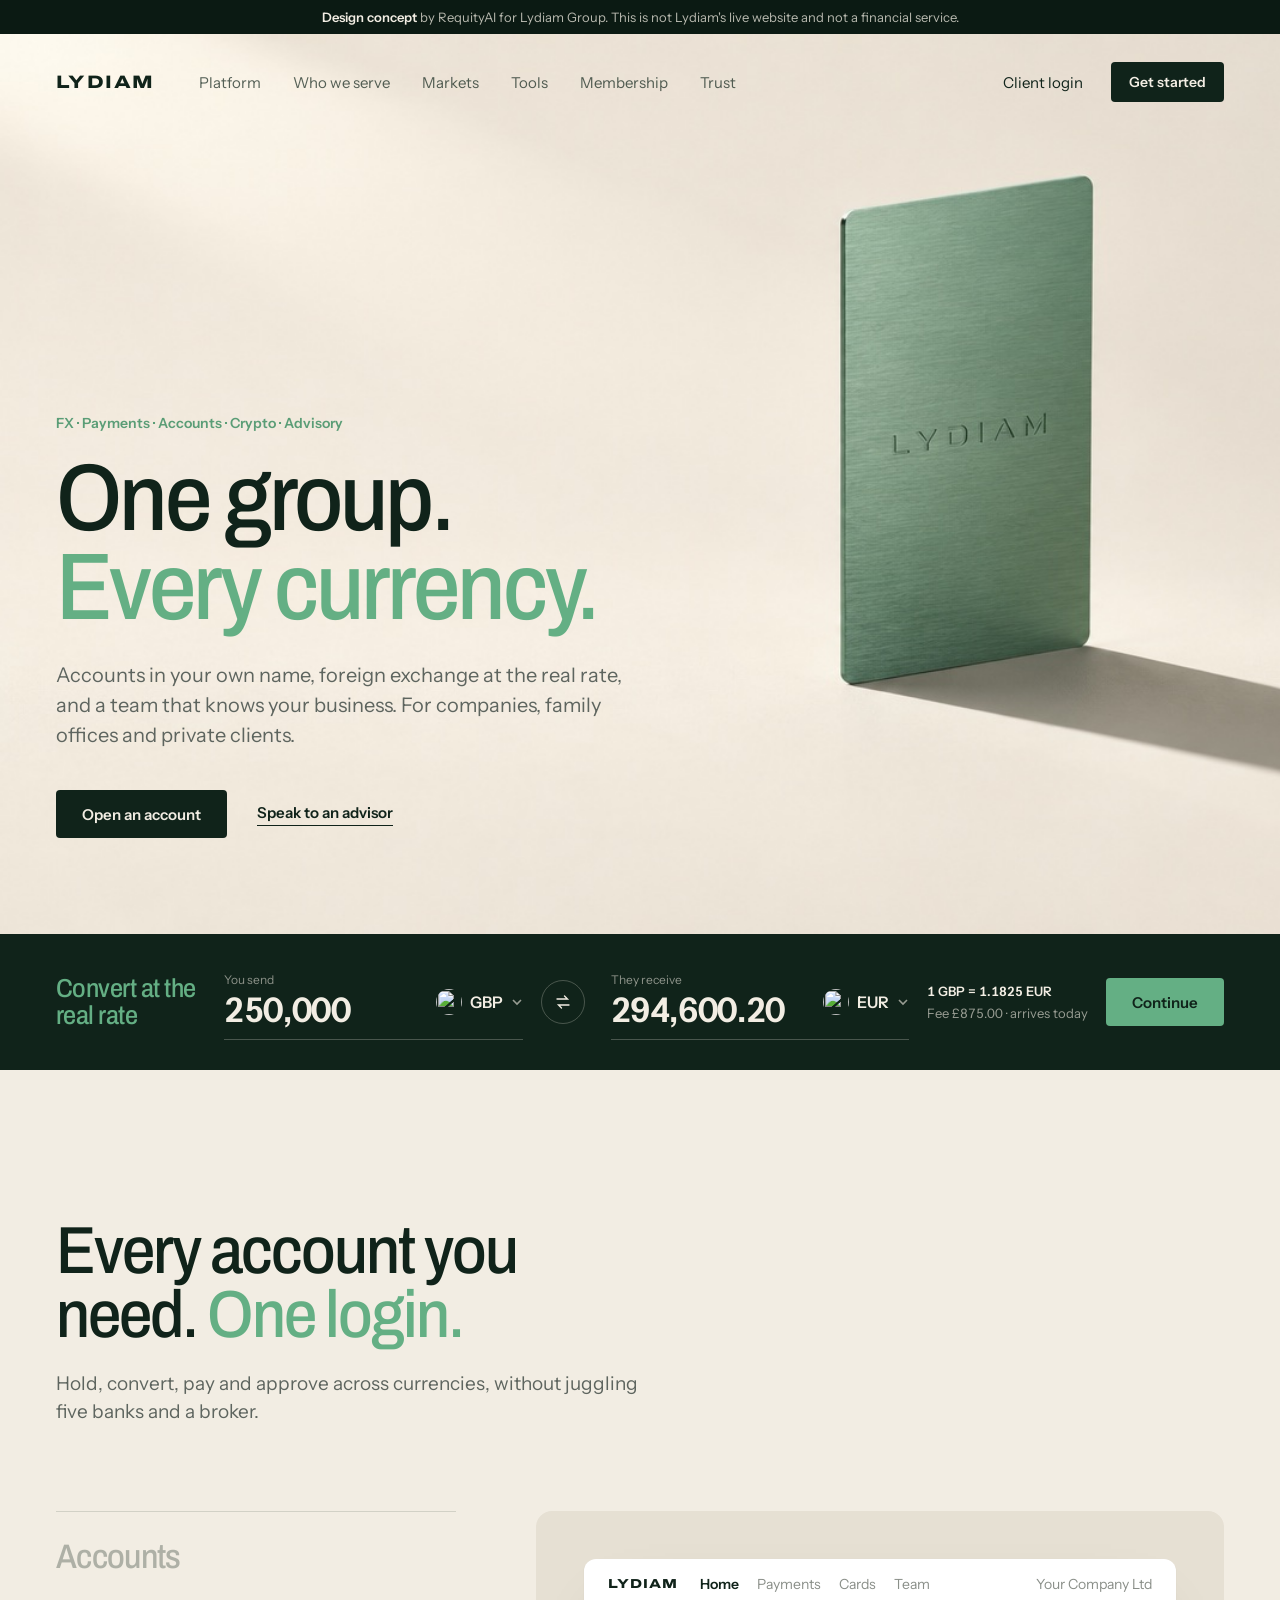
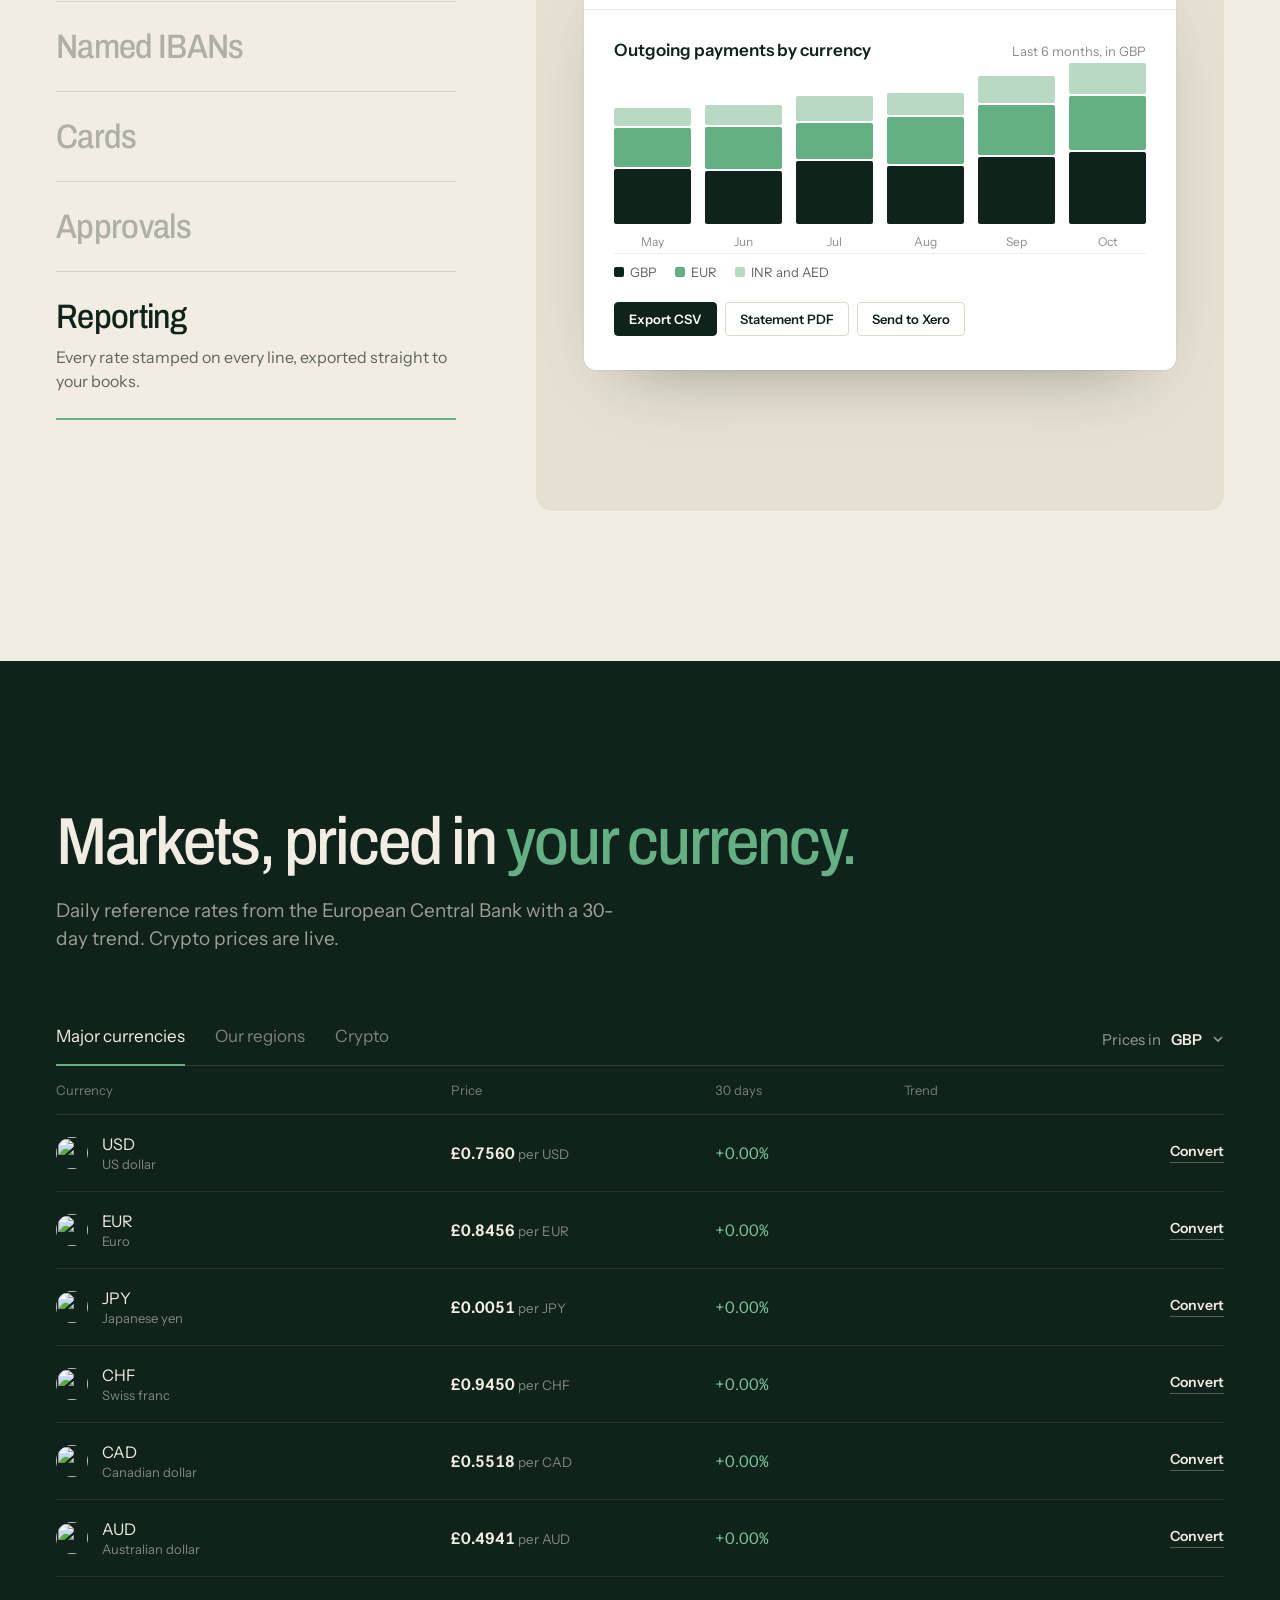
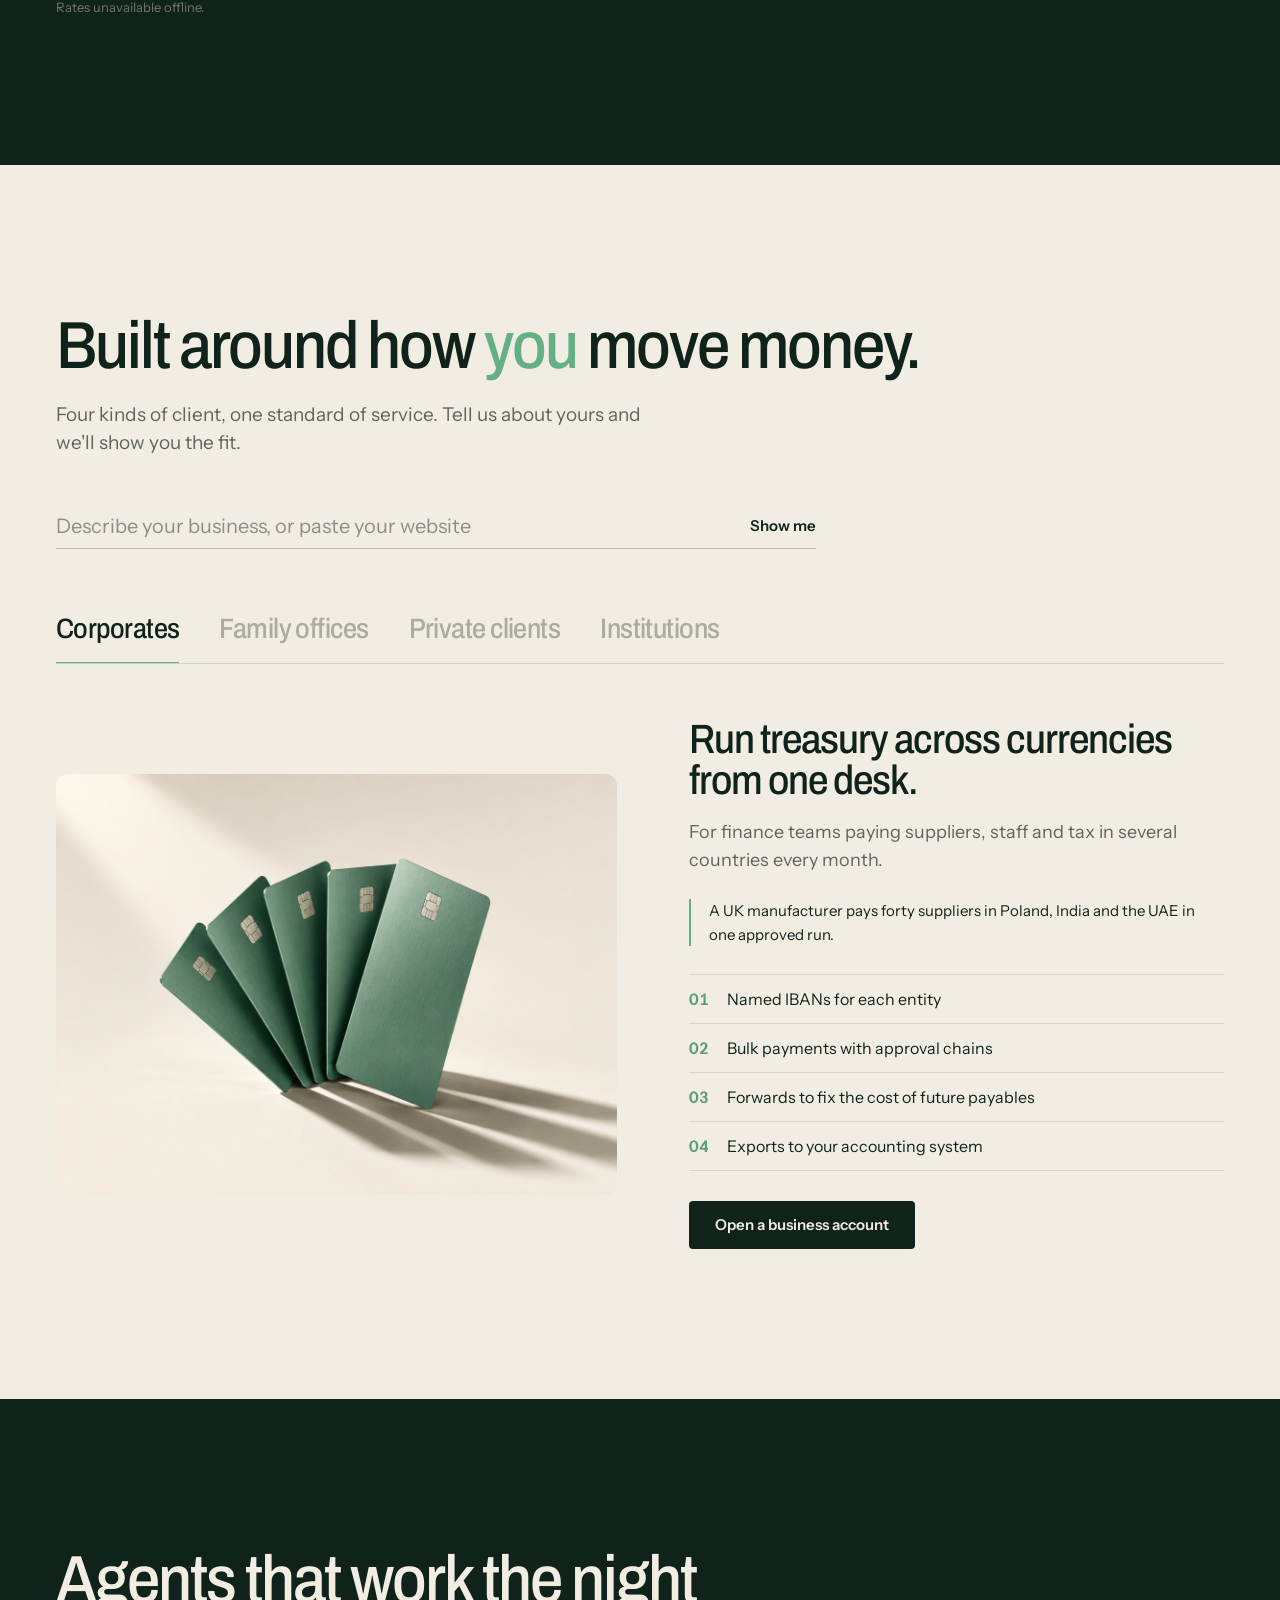
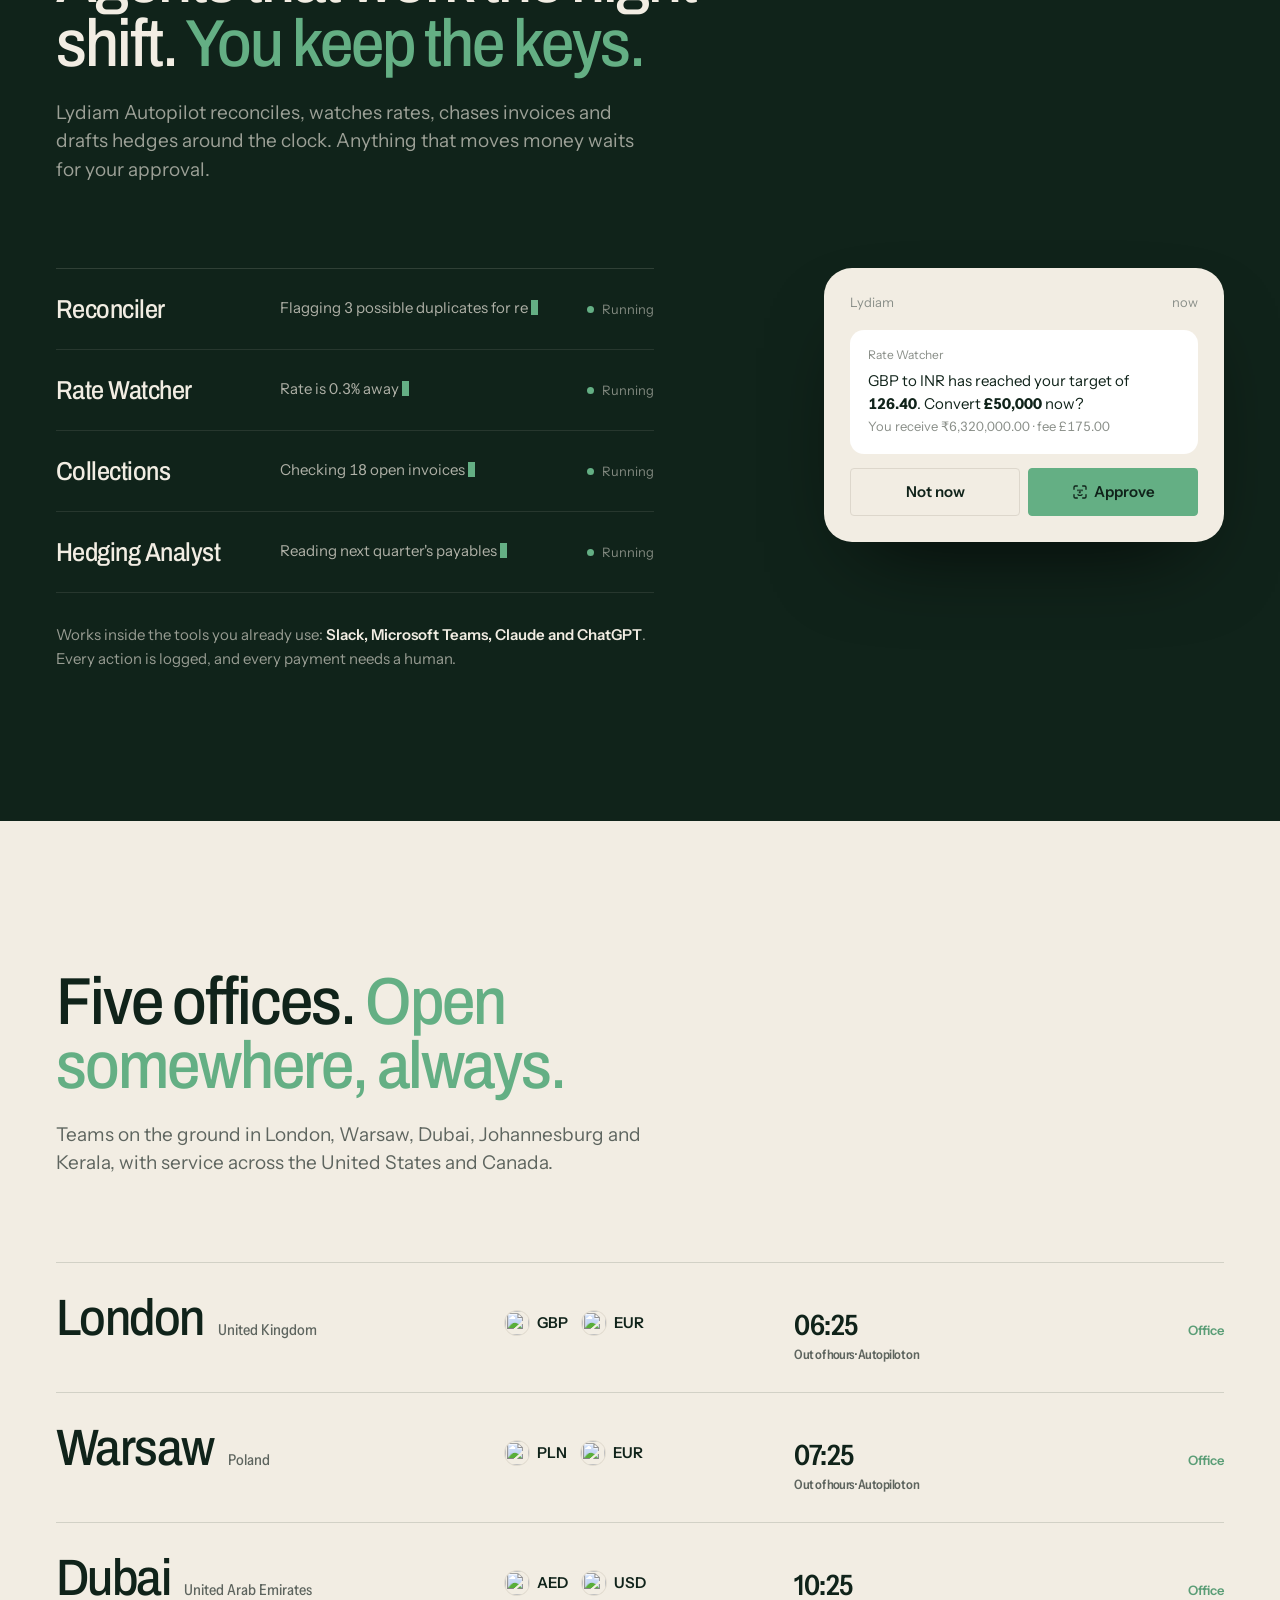
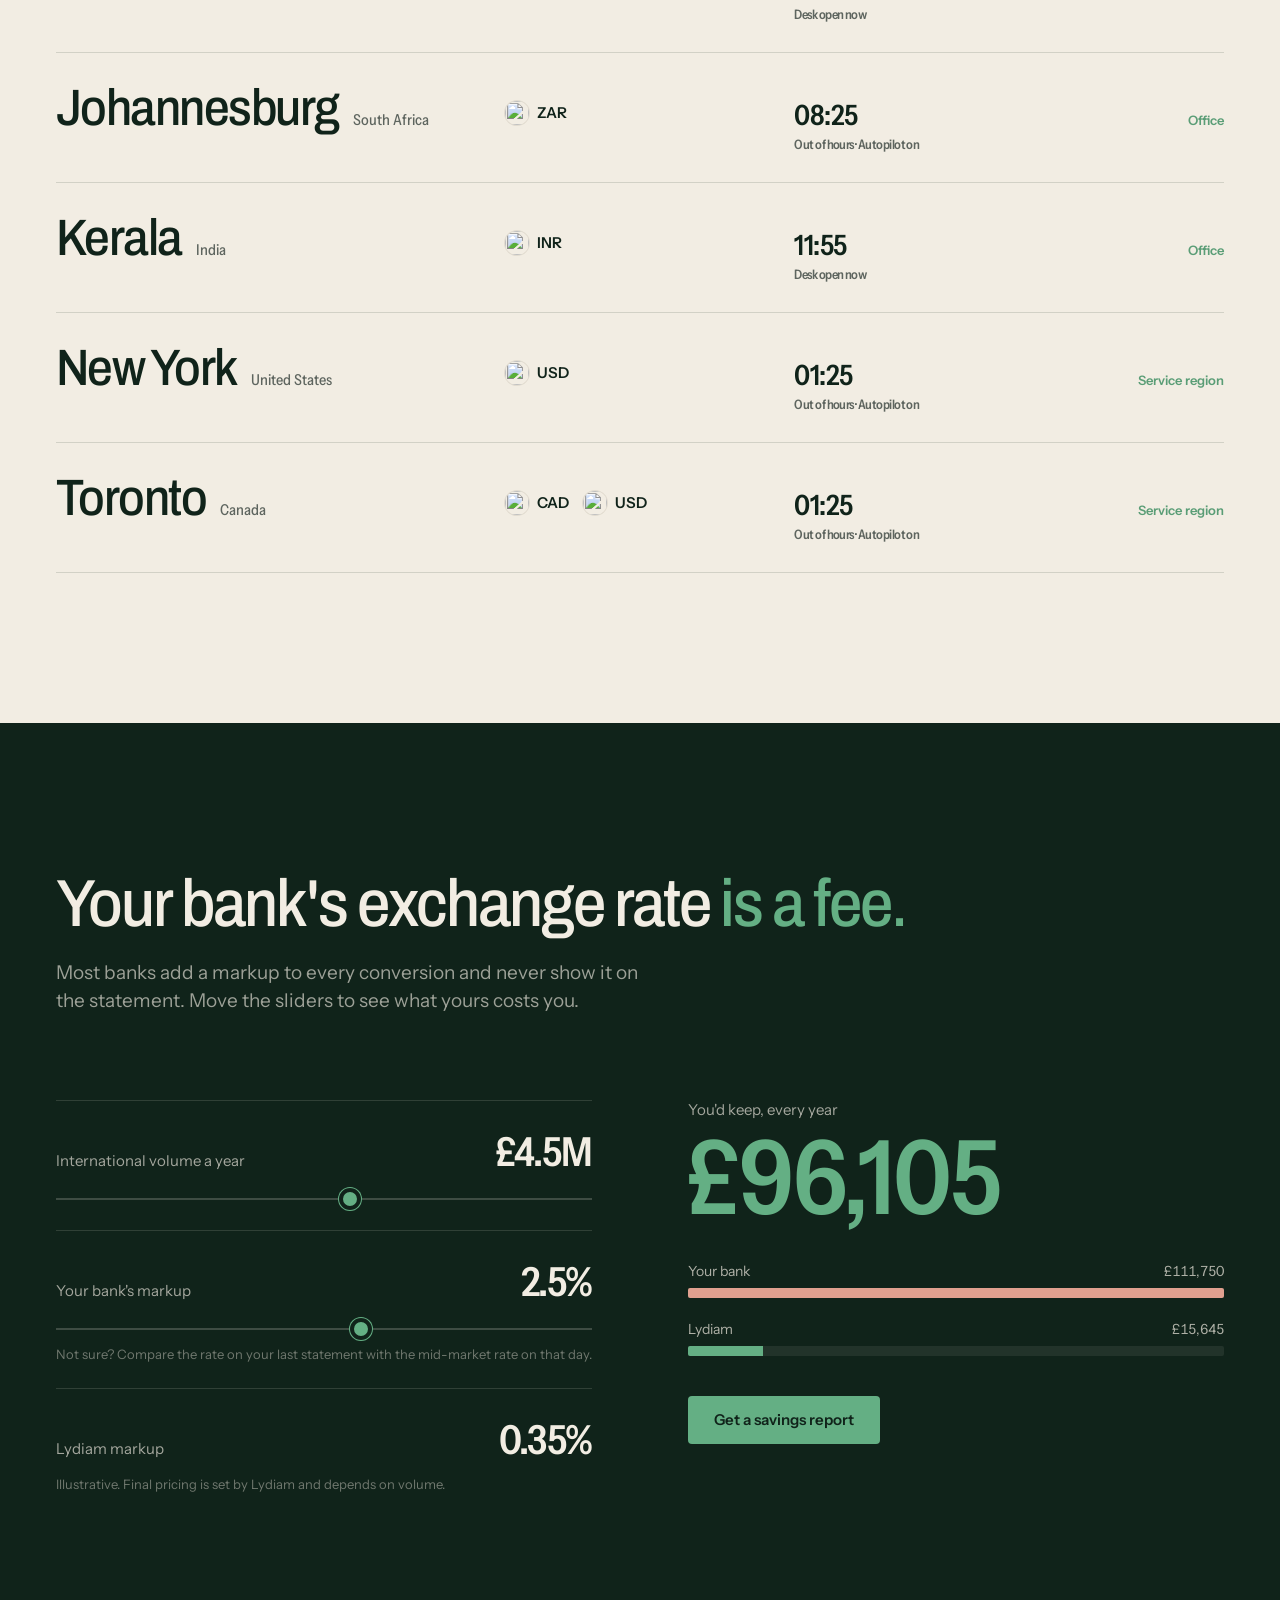
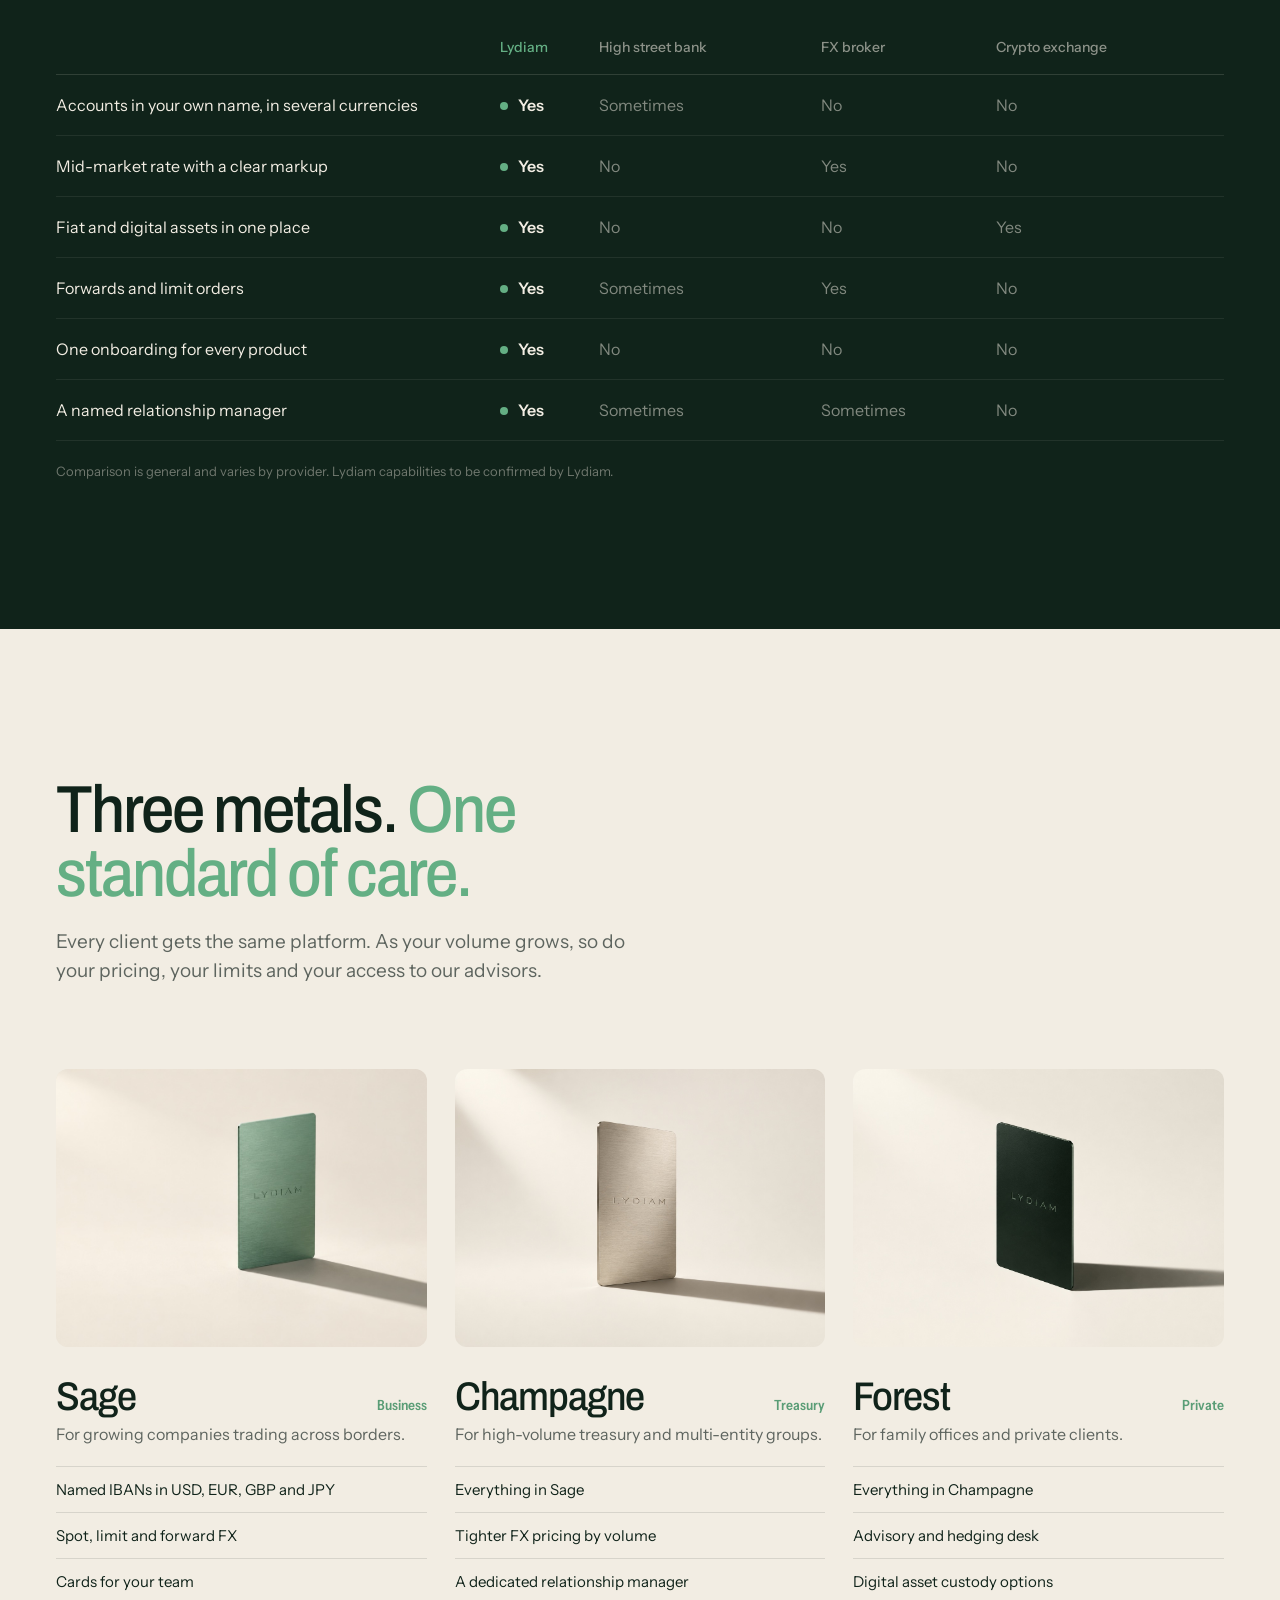
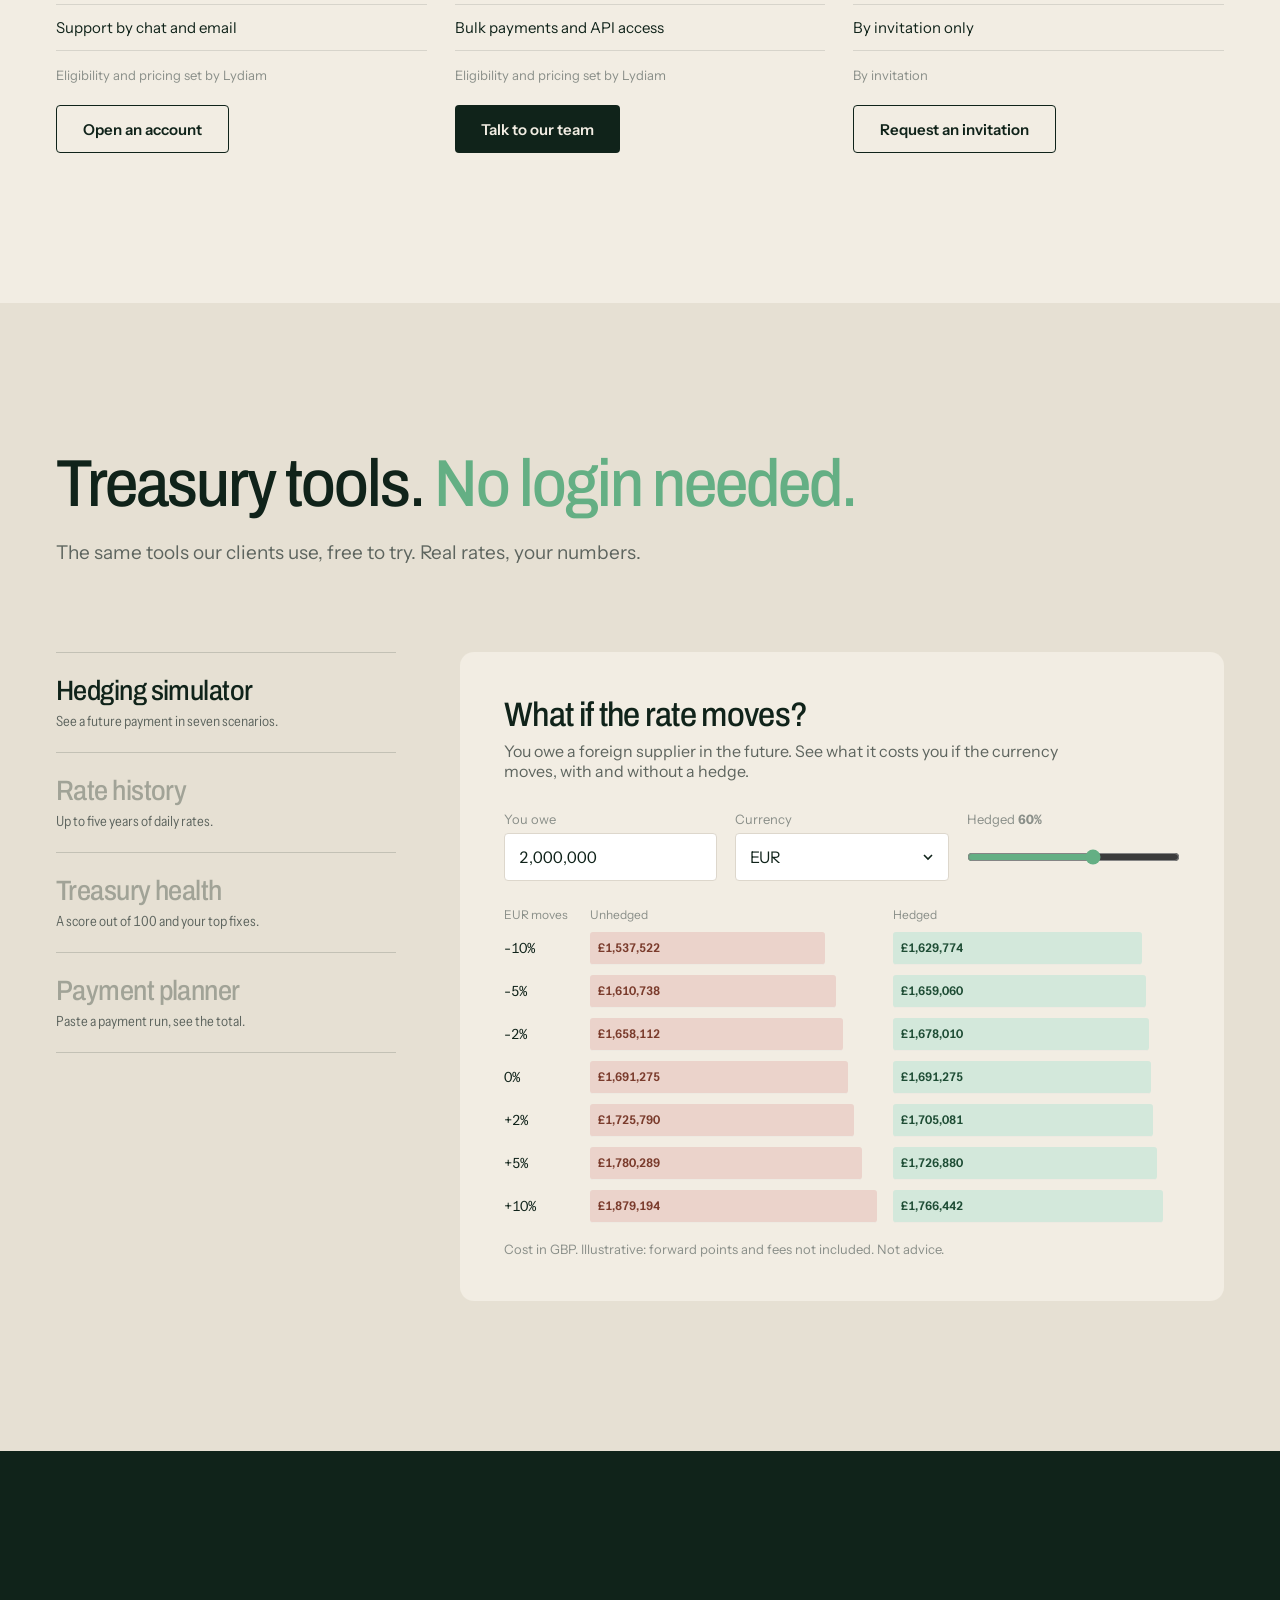
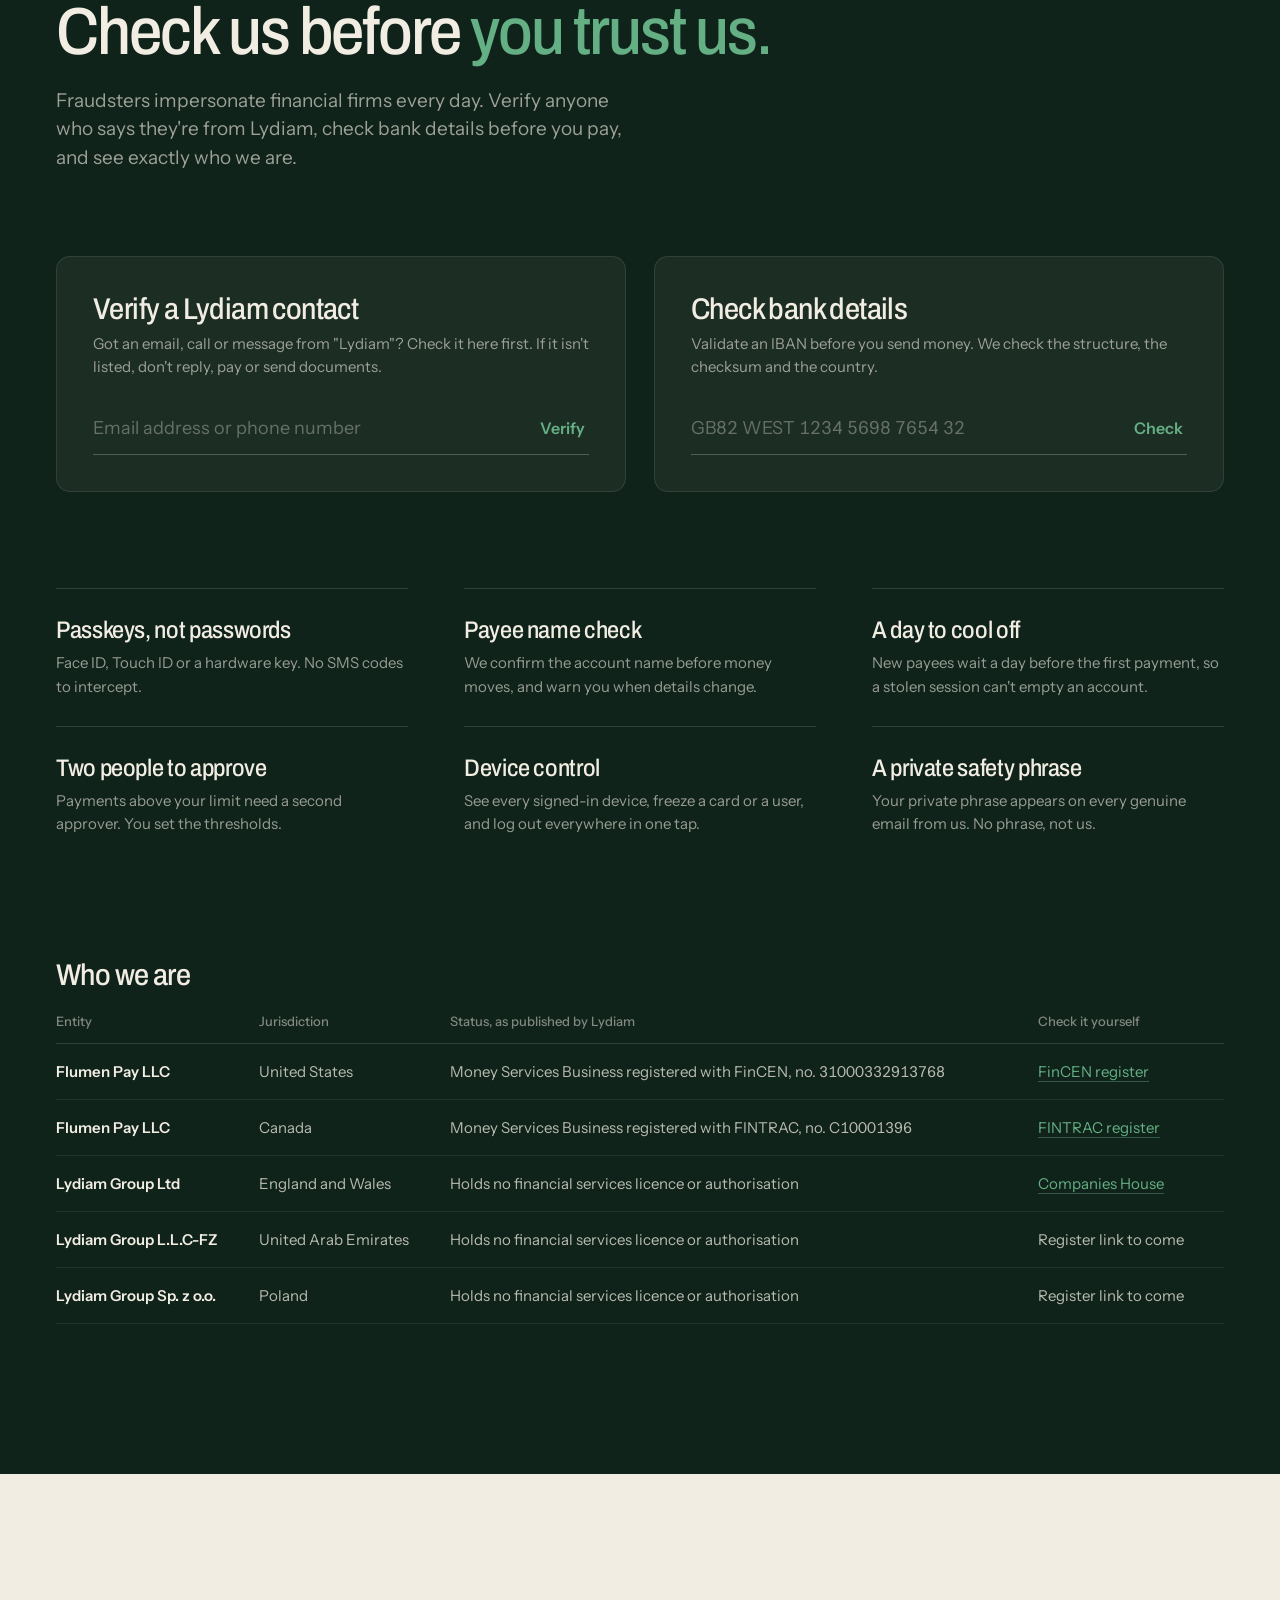
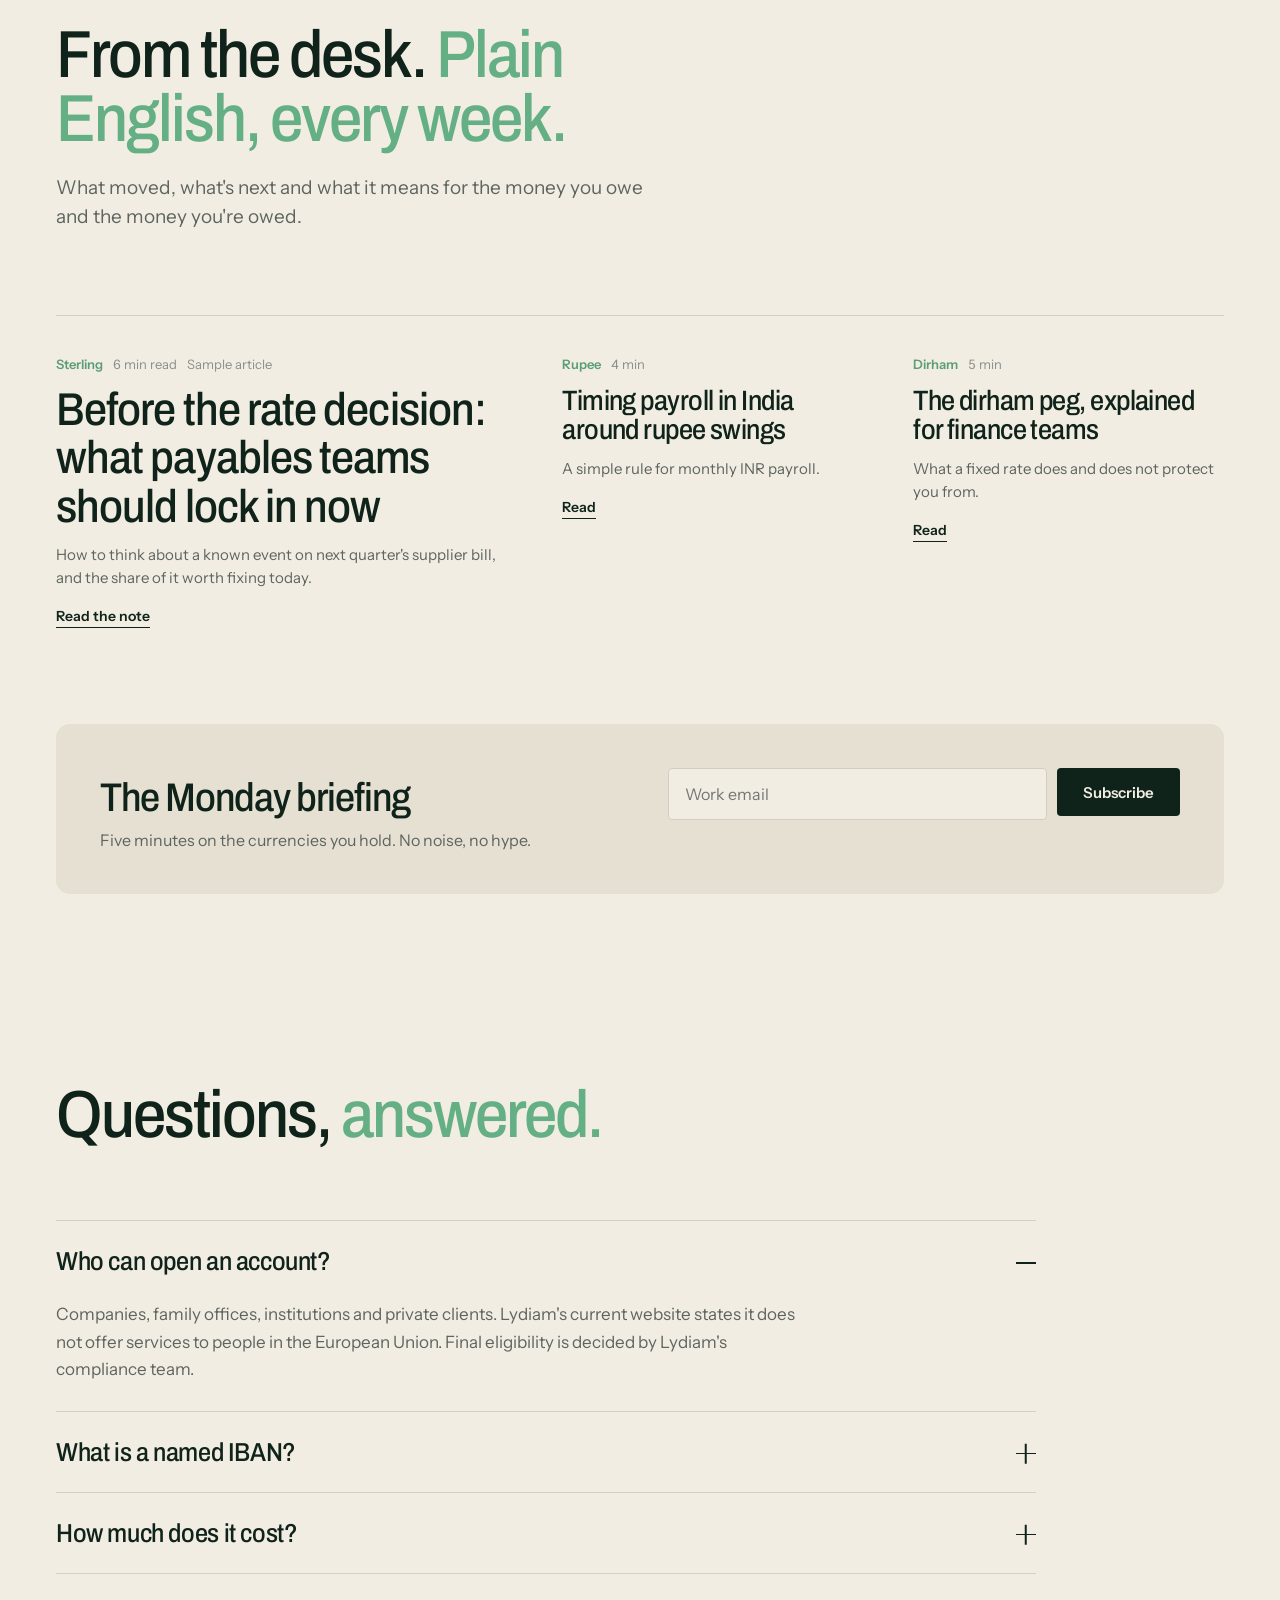
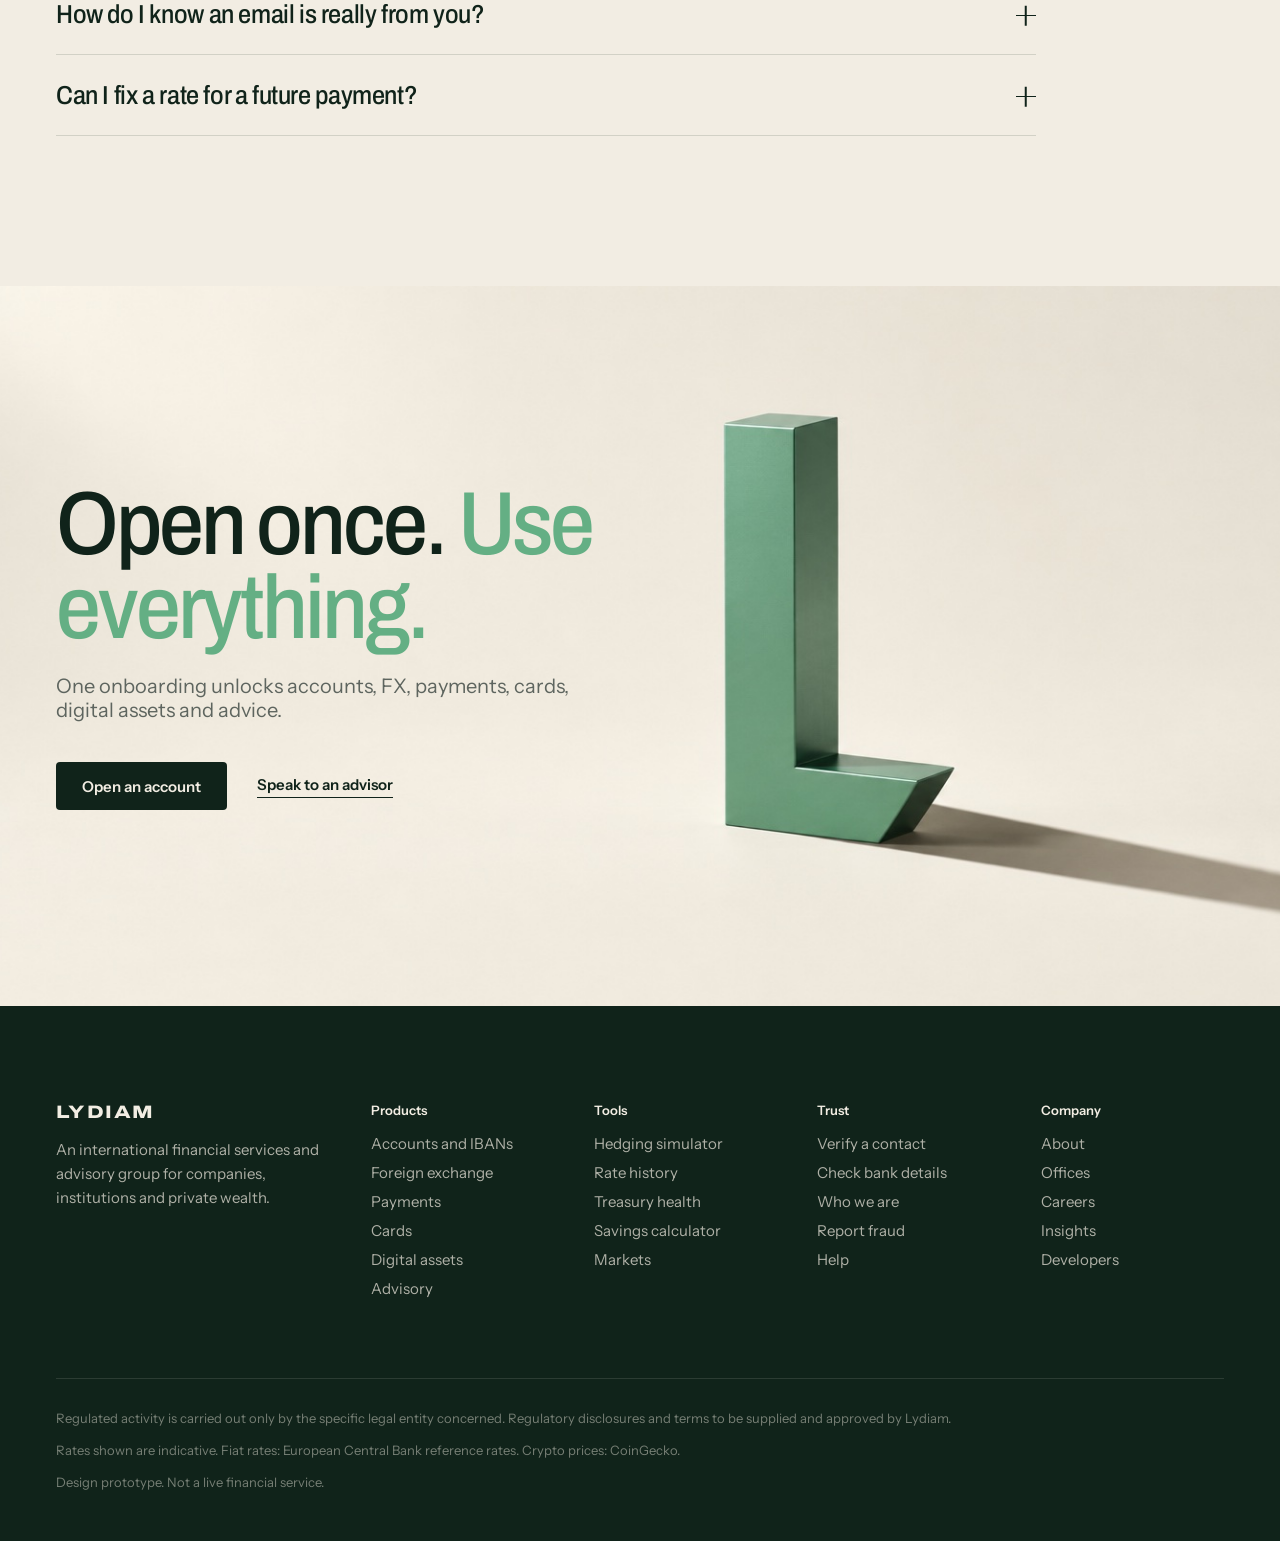
==== index.html @ 86051b8e "Lydiam website design concept Co-Authored-By: Claude Opus 5.5 <noreply@anthropic.com>" ====
<!doctype html>
<html lang="en">
<head>
<meta charset="utf-8">
<meta name="viewport" content="width=device-width,initial-scale=1">
<meta name="robots" content="noindex,nofollow">
<title>Lydiam</title>
<link rel="preconnect" href="https://fonts.googleapis.com"><link rel="preconnect" href="https://fonts.gstatic.com" crossorigin><link href="https://fonts.googleapis.com/css2?family=Archivo:wdth,wght@62..125,400..800&family=Instrument+Sans:wdth,wght@75..100,400..700&display=swap" rel="stylesheet"><link rel="stylesheet" href="site.css">
</head>
<body><div class="proto-banner"><b>Design concept</b> by RequityAI for Lydiam Group. This is not Lydiam's live website and not a financial service.</div>
<section class="hero">
  <nav>
    <a class="logo" href="#">Lydiam</a>
    <div class="links"><a href="#platform">Platform</a><a href="#audience">Who we serve</a><a href="#markets">Markets</a><a href="#tools">Tools</a><a href="#tiers">Membership</a><a href="#trust">Trust</a></div>
    <div class="right"><a class="login" href="demo.html">Client login</a><a class="btn sm" href="eligibility.html">Get started</a></div>
  </nav>
  <div class="copy">
    <p class="eyebrow">FX · Payments · Accounts · Crypto · Advisory</p>
    <h1>One group.<br><span>Every currency.</span></h1>
    <p class="sub">Accounts in your own name, foreign exchange at the real rate, and a team that knows your business. For companies, family offices and private clients.</p>
    <div class="cta"><a class="btn" href="eligibility.html">Open an account</a><a class="under" href="#">Speak to an advisor</a></div>
  </div>
</section>

<section class="rail" aria-label="Currency converter">
  <div class="rail-in">
    <h2>Convert at the real rate</h2>
    <div class="amt"><div style="flex:1"><small>You send</small><input id="amt" value="250,000" inputmode="decimal" aria-label="You send"></div>
      <label class="ccy"><img id="f-from" alt=""><span id="c-from"></span><svg width="12" height="12" viewBox="0 0 12 12"><path d="M2 4l4 4 4-4" fill="none" stroke="currentColor" stroke-width="1.6"/></svg><select id="from" aria-label="Send currency"></select></label></div>
    <button class="sw" id="sw" aria-label="Swap currencies"><svg width="18" height="18" viewBox="0 0 24 24" fill="none" stroke="currentColor" stroke-width="1.8" stroke-linecap="round"><path d="M4 8h14l-4-4M20 16H6l4 4"/></svg></button>
    <div class="amt"><div style="flex:1"><small>They receive</small><input id="out" readonly aria-label="They receive"></div>
      <label class="ccy"><img id="f-to" alt=""><span id="c-to"></span><svg width="12" height="12" viewBox="0 0 12 12"><path d="M2 4l4 4 4-4" fill="none" stroke="currentColor" stroke-width="1.6"/></svg><select id="to" aria-label="Receive currency"></select></label></div>
    <div class="meta"><b id="rate"></b><br>Fee <span id="fee"></span> · <span id="eta"></span></div>
    <a class="btn" href="#">Continue</a>
  </div>
</section>

<section class="sec" id="platform">
  <div class="wrap">
    <div class="head"><h2>Every account you need. <span>One login.</span></h2><p>Hold, convert, pay and approve across currencies, without juggling five banks and a broker.</p></div>
    <div class="plat">
      <ol class="plist" id="plist">
        <li class="on"><button><span>Accounts</span><small>Balances in every currency, rolled up into one total.</small></button><i></i></li>
        <li><button><span>Named IBANs</span><small>Get paid like a local in USD, EUR, GBP and JPY, in your own company name.</small></button><i></i></li>
        <li><button><span>Cards</span><small>Physical and virtual cards with limits, controls and one-tap freeze.</small></button><i></i></li>
        <li><button><span>Approvals</span><small>A second approver above your limit. New payees wait 24 hours.</small></button><i></i></li>
        <li><button><span>Reporting</span><small>Every rate stamped on every line, exported straight to your books.</small></button><i></i></li>
      </ol>
      <div class="stage"><div class="screen">
        <div class="bar"><span class="wm">LYDIAM</span><div class="nav2"><b>Home</b><span>Payments</span><span>Cards</span><span>Team</span></div><span class="co">Your Company Ltd</span></div>

        <div class="scr on">
          <div class="k">Total balance, in GBP</div>
          <div class="big" id="p-total">£0</div>
          <div class="k" style="margin-bottom:18px">Across 6 currencies · updated just now</div>
          <div id="p-accts"></div>
        </div>

        <div class="scr">
          <div style="display:flex;align-items:center;gap:12px"><img src="https://flagcdn.com/w80/eu.png" alt="" style="width:32px;height:32px;border-radius:50%;object-fit:cover"><div><div style="font-weight:600;font-size:17px">Euro account details</div><div class="k">Share these to get paid in EUR</div></div><span class="chip" style="margin-left:auto">Active</span></div>
          <dl class="dl">
            <dt>Account holder</dt><dd>Your Company Ltd</dd>
            <dt>IBAN</dt><dd>GB00 LYDM 0000 0000 0000 00</dd>
            <dt>BIC / SWIFT</dt><dd>LYDMXXXX</dd>
            <dt>Bank address</dt><dd style="font-weight:400">Provided by Lydiam on activation</dd>
          </dl>
          <div style="display:flex;gap:8px;margin-top:22px"><button class="sbtn dark">Copy details</button><button class="sbtn">Download as PDF</button></div>
          <p class="k" style="margin-top:16px">Sample details for illustration.</p>
        </div>

        <div class="scr">
          <div style="display:flex;gap:34px;flex-wrap:wrap">
            <div class="mcard"><span class="w">LYDIAM</span><span class="n"><span>•••• 4410</span><span>Operations</span></span></div>
            <div style="flex:1;min-width:220px">
              <div class="k">Monthly limit</div>
              <div style="display:flex;justify-content:space-between;font-weight:600;margin-top:6px"><span>£10,520 spent</span><span class="k" style="font-weight:400">of £25,000</span></div>
              <div class="meter"><i style="width:42%"></i></div>
              <div class="row" style="margin-top:14px"><span class="nm">Online payments</span><span class="tog on"></span></div>
              <div class="row"><span class="nm">Contactless</span><span class="tog on"></span></div>
              <div class="row"><span class="nm">Cash withdrawals</span><span class="tog"></span></div>
              <button class="sbtn" style="margin-top:10px">Freeze card</button>
            </div>
          </div>
        </div>

        <div class="scr">
          <div style="display:flex;justify-content:space-between;align-items:baseline"><div style="font-weight:600;font-size:17px">Waiting for you</div><span class="k">Rule: over £20,000 needs two approvers</span></div>
          <div style="margin-top:14px">
            <div class="row"><img src="https://flagcdn.com/w80/pl.png" alt=""><span class="nm">Kraków Components<small>€84,200.00 · requested by Anna</small></span><button class="sbtn">Decline</button><button class="sbtn dark">Approve</button></div>
            <div class="row"><img src="https://flagcdn.com/w80/ae.png" alt=""><span class="nm">Gulf Freight LLC<small>New payee · usable in 23 hours</small></span><span class="chip wait">Cooling off</span></div>
            <div class="row"><img src="https://flagcdn.com/w80/in.png" alt=""><span class="nm">Kochi payroll<small>₹3,100,000.00 · approved by 2</small></span><span class="chip">Scheduled</span></div>
            <div class="row"><img src="https://flagcdn.com/w80/gb.png" alt=""><span class="nm">London office rent<small>£12,400.00 · approved by 2</small></span><span class="chip">Sent</span></div>
          </div>
        </div>

        <div class="scr">
          <div style="display:flex;justify-content:space-between;align-items:baseline"><div style="font-weight:600;font-size:17px">Outgoing payments by currency</div><span class="k">Last 6 months, in GBP</span></div>
          <div class="bars" id="p-bars"></div>
          <div style="display:flex;gap:18px;font-size:13px;color:#5E655F;flex-wrap:wrap"><span><i style="display:inline-block;width:10px;height:10px;border-radius:2px;background:#10231A;margin-right:6px"></i>GBP</span><span><i style="display:inline-block;width:10px;height:10px;border-radius:2px;background:#64AF84;margin-right:6px"></i>EUR</span><span><i style="display:inline-block;width:10px;height:10px;border-radius:2px;background:#B9D9C5;margin-right:6px"></i>INR and AED</span></div>
          <div style="display:flex;gap:8px;margin-top:22px"><button class="sbtn dark">Export CSV</button><button class="sbtn">Statement PDF</button><button class="sbtn">Send to Xero</button></div>
        </div>
      </div></div>
    </div>
  </div>
</section>

<section class="sec dark" id="markets">
  <div class="wrap">
    <div class="head"><h2>Markets, priced in <span>your currency.</span></h2><p>Daily reference rates from the European Central Bank with a 30-day trend. Crypto prices are live.</p></div>
    <div class="mk-top">
      <div class="mk-tabs" id="mk-tabs"><button class="on" data-g="major">Major currencies</button><button data-g="reg">Our regions</button><button data-g="crypto">Crypto</button></div>
      <label class="mk-home">Prices in <b id="mk-hc">GBP</b><svg width="12" height="12" viewBox="0 0 12 12"><path d="M2 4l4 4 4-4" fill="none" stroke="currentColor" stroke-width="1.6"/></svg><select id="mk-sel" aria-label="Price currency"></select></label>
    </div>
    <div class="mk-row h"><span>Currency</span><span>Price</span><span>30 days</span><span class="hs">Trend</span><span></span></div>
    <div id="mk-rows"></div>
    <p class="mk-note" id="mk-note">Loading rates…</p>
  </div>
</section>

<section class="sec" id="audience">
  <div class="wrap">
    <div class="head"><h2>Built around how <span>you</span> move money.</h2><p>Four kinds of client, one standard of service. Tell us about yours and we'll show you the fit.</p></div>
    <form class="tailor" id="tailor"><input id="tailor-in" placeholder="Describe your business, or paste your website" autocomplete="off" aria-label="Describe your business"><button>Show me</button></form>
    <div class="aud-tabs" id="aud-tabs"></div>
    <div class="aud" id="aud"></div>
  </div>
</section>

<section class="sec dark" id="autopilot">
  <div class="wrap">
    <div class="head"><h2>Agents that work the night shift. <span>You keep the keys.</span></h2><p>Lydiam Autopilot reconciles, watches rates, chases invoices and drafts hedges around the clock. Anything that moves money waits for your approval.</p></div>
    <div class="ap">
      <div>
        <div class="agents" id="agents"></div>
        <p class="ap-note">Works inside the tools you already use: <b>Slack, Microsoft Teams, Claude and ChatGPT</b>. Every action is logged, and every payment needs a human.</p>
      </div>
      <div class="phone">
        <div class="t"><span>Lydiam</span><span>now</span></div>
        <div id="ap-thread"></div>
        <div class="ap-btns" id="ap-btns"></div>
      </div>
    </div>
  </div>
</section>

<section class="sec" id="regions">
  <div class="wrap">
    <div class="head"><h2>Five offices. <span>Open somewhere, always.</span></h2><p>Teams on the ground in London, Warsaw, Dubai, Johannesburg and Kerala, with service across the United States and Canada.</p></div>
    <div class="reg" id="reg"></div>
  </div>
</section>

<section class="sec dark" id="savings">
  <div class="wrap">
    <div class="head"><h2>Your bank's exchange rate <span>is a fee.</span></h2><p>Most banks add a markup to every conversion and never show it on the statement. Move the sliders to see what yours costs you.</p></div>
    <div class="sv">
      <div>
        <div class="sl"><label>International volume a year <b id="sv-vol-v"></b></label><input type="range" id="sv-vol" min="0" max="100" value="55" aria-label="Annual volume"></div>
        <div class="sl"><label>Your bank's markup <b id="sv-bank-v"></b></label><input type="range" id="sv-bank" min="0.5" max="4" step="0.1" value="2.5" aria-label="Bank markup"><small>Not sure? Compare the rate on your last statement with the mid-market rate on that day.</small></div>
        <div class="sl"><label>Lydiam markup <b id="sv-ly-v">0.35%</b></label><small>Illustrative. Final pricing is set by Lydiam and depends on volume.</small></div>
      </div>
      <div class="res">
        <div class="k2">You'd keep, every year</div>
        <div class="keep" id="sv-keep"></div>
        <div class="cmpbar"><div><span>Your bank</span><span id="sv-b"></span></div><span class="track"><i id="sv-bb" style="background:#E0A08F"></i></span></div>
        <div class="cmpbar" style="margin-top:22px"><div><span>Lydiam</span><span id="sv-l"></span></div><span class="track"><i id="sv-lb" style="background:var(--green)"></i></span></div>
        <a class="btn" href="#">Get a savings report</a>
      </div>
    </div>
    <table class="ctab">
      <thead><tr><th style="width:38%"></th><th class="me">Lydiam</th><th>High street bank</th><th>FX broker</th><th>Crypto exchange</th></tr></thead>
      <tbody>
        <tr><td>Accounts in your own name, in several currencies</td><td class="me">Yes</td><td>Sometimes</td><td>No</td><td>No</td></tr>
        <tr><td>Mid-market rate with a clear markup</td><td class="me">Yes</td><td>No</td><td>Yes</td><td>No</td></tr>
        <tr><td>Fiat and digital assets in one place</td><td class="me">Yes</td><td>No</td><td>No</td><td>Yes</td></tr>
        <tr><td>Forwards and limit orders</td><td class="me">Yes</td><td>Sometimes</td><td>Yes</td><td>No</td></tr>
        <tr><td>One onboarding for every product</td><td class="me">Yes</td><td>No</td><td>No</td><td>No</td></tr>
        <tr><td>A named relationship manager</td><td class="me">Yes</td><td>Sometimes</td><td>Sometimes</td><td>No</td></tr>
      </tbody>
    </table>
    <p class="fn">Comparison is general and varies by provider. Lydiam capabilities to be confirmed by Lydiam.</p>
  </div>
</section>

<section class="sec" id="tiers">
  <div class="wrap">
    <div class="head"><h2>Three metals. <span>One standard of care.</span></h2><p>Every client gets the same platform. As your volume grows, so do your pricing, your limits and your access to our advisors.</p></div>
    <div class="tiers">
      <div class="tier"><div class="ph"><img src="img/tier-green.jpg" alt="Sage card" style="object-position:62% 50%"></div>
        <h3>Sage <small>Business</small></h3><p class="for">For growing companies trading across borders.</p>
        <ul><li>Named IBANs in USD, EUR, GBP and JPY</li><li>Spot, limit and forward FX</li><li>Cards for your team</li><li>Support by chat and email</li></ul>
        <p class="from">Eligibility and pricing set by Lydiam</p><a class="btn ghost" href="#">Open an account</a></div>
      <div class="tier"><div class="ph"><img src="img/tier-silver.jpg" alt="Champagne card"></div>
        <h3>Champagne <small>Treasury</small></h3><p class="for">For high-volume treasury and multi-entity groups.</p>
        <ul><li>Everything in Sage</li><li>Tighter FX pricing by volume</li><li>A dedicated relationship manager</li><li>Bulk payments and API access</li></ul>
        <p class="from">Eligibility and pricing set by Lydiam</p><a class="btn" href="#">Talk to our team</a></div>
      <div class="tier"><div class="ph"><img src="img/tier-dark.jpg" alt="Forest card"></div>
        <h3>Forest <small>Private</small></h3><p class="for">For family offices and private clients.</p>
        <ul><li>Everything in Champagne</li><li>Advisory and hedging desk</li><li>Digital asset custody options</li><li>By invitation only</li></ul>
        <p class="from">By invitation</p><a class="btn ghost" href="#">Request an invitation</a></div>
    </div>
  </div>
</section>

<section class="sec stone" id="tools">
  <div class="wrap">
    <div class="head"><h2>Treasury tools. <span>No login needed.</span></h2><p>The same tools our clients use, free to try. Real rates, your numbers.</p></div>
    <div class="tools">
      <div class="tl" id="tl">
        <button class="on" data-t="hedge">Hedging simulator<small>See a future payment in seven scenarios.</small></button>
        <button data-t="hist">Rate history<small>Up to five years of daily rates.</small></button>
        <button data-t="health">Treasury health<small>A score out of 100 and your top fixes.</small></button>
        <button data-t="plan">Payment planner<small>Paste a payment run, see the total.</small></button>
      </div>
      <div class="tp">
        <div class="tpane on" data-p="hedge">
          <h3>What if the rate moves?</h3><p class="d">You owe a foreign supplier in the future. See what it costs you if the currency moves, with and without a hedge.</p>
          <div class="fr"><div class="fl"><label>You owe</label><input id="h-amt" value="2,000,000" inputmode="decimal"></div><div class="fl"><label>Currency</label><select id="h-fc"></select></div><div class="fl"><label>Hedged <b id="h-rv">60%</b></label><input type="range" id="h-r" min="0" max="100" step="10" value="60"></div></div>
          <div class="hg" id="h-out"></div>
          <p class="k" style="margin-top:18px">Cost in GBP. Illustrative: forward points and fees not included. Not advice.</p>
        </div>
        <div class="tpane chart" data-p="hist">
          <h3 id="c-title">GBP to EUR</h3><p class="d" id="c-sub">Daily ECB reference rate.</p>
          <div class="fr" style="grid-template-columns:1fr 1fr"><div class="fl"><label>From</label><select id="c-a"></select></div><div class="fl"><label>To</label><select id="c-b"></select></div></div>
          <div class="rng" id="c-rng"><button data-d="30">1M</button><button data-d="90">3M</button><button class="on" data-d="365">1Y</button><button data-d="1825">5Y</button></div>
          <svg id="c-svg" viewBox="0 0 800 260" preserveAspectRatio="none"></svg>
        </div>
        <div class="tpane" data-p="health">
          <h3>How healthy is your treasury?</h3><p class="d">Four questions. A score, and the three changes that would matter most.</p>
          <div class="fr" style="grid-template-columns:1fr 1fr"><div class="fl"><label>FX providers you use</label><select id="s1"><option value="2">One</option><option value="1" selected>Two or three</option><option value="0">Four or more</option></select></div>
            <div class="fl"><label>Second approver above a limit?</label><select id="s2"><option value="2">Always</option><option value="1" selected>Sometimes</option><option value="0">Never</option></select></div>
            <div class="fl"><label>Do you know your all-in FX cost?</label><select id="s3"><option value="2">To the basis point</option><option value="1">Roughly</option><option value="0" selected>No</option></select></div>
            <div class="fl"><label>Share of future payables hedged</label><select id="s4"><option value="0">None</option><option value="1" selected>Some</option><option value="2">Most</option></select></div></div>
          <div class="score"><div class="ring"><svg viewBox="0 0 200 200" width="200" height="200"><circle cx="100" cy="100" r="88" fill="none" stroke="#E6E0D3" stroke-width="10"/><circle id="s-arc" cx="100" cy="100" r="88" fill="none" stroke="#64AF84" stroke-width="10" stroke-linecap="round" transform="rotate(-90 100 100)" style="transition:stroke-dashoffset .6s"/></svg><b id="s-v">0</b></div><div id="s-fix"></div></div>
        </div>
        <div class="tpane pl" data-p="plan">
          <h3>Plan a payment run</h3><p class="d">One payment per line: currency, amount, who it's for.</p>
          <textarea id="pl-in">EUR 125,000 Kraków Components
INR 4,200,000 Kochi payroll
AED 310,000 Dubai office lease
ZAR 900,000 Johannesburg contractors</textarea>
          <table class="pt" id="pl-out"></table>
        </div>
      </div>
    </div>
  </div>
</section>

<section class="sec dark" id="trust">
  <div class="wrap">
    <div class="head"><h2>Check us before <span>you trust us.</span></h2><p>Fraudsters impersonate financial firms every day. Verify anyone who says they're from Lydiam, check bank details before you pay, and see exactly who we are.</p></div>
    <div class="vt">
      <div class="vbox"><h3>Verify a Lydiam contact</h3><p>Got an email, call or message from "Lydiam"? Check it here first. If it isn't listed, don't reply, pay or send documents.</p>
        <form class="vin" id="v-f"><input id="v-in" placeholder="Email address or phone number" autocomplete="off" aria-label="Contact to verify"><button>Verify</button></form><div class="vr" id="v-r"></div></div>
      <div class="vbox"><h3>Check bank details</h3><p>Validate an IBAN before you send money. We check the structure, the checksum and the country.</p>
        <form class="vin" id="i-f"><input id="i-in" placeholder="GB82 WEST 1234 5698 7654 32" autocomplete="off" aria-label="IBAN to check"><button>Check</button></form><div class="vr" id="i-r"></div></div>
    </div>
    <div class="prot">
      <div><b>Passkeys, not passwords</b><span>Face ID, Touch ID or a hardware key. No SMS codes to intercept.</span></div>
      <div><b>Payee name check</b><span>We confirm the account name before money moves, and warn you when details change.</span></div>
      <div><b>A day to cool off</b><span>New payees wait a day before the first payment, so a stolen session can't empty an account.</span></div>
      <div><b>Two people to approve</b><span>Payments above your limit need a second approver. You set the thresholds.</span></div>
      <div><b>Device control</b><span>See every signed-in device, freeze a card or a user, and log out everywhere in one tap.</span></div>
      <div><b>A private safety phrase</b><span>Your private phrase appears on every genuine email from us. No phrase, not us.</span></div>
    </div>
    <table class="ent">
      <caption>Who we are</caption>
      <thead><tr><th>Entity</th><th>Jurisdiction</th><th>Status, as published by Lydiam</th><th>Check it yourself</th></tr></thead>
      <tbody>
        <tr><td>Flumen Pay LLC</td><td>United States</td><td>Money Services Business registered with FinCEN, no. 31000332913768</td><td><a href="https://www.fincen.gov/msb-registrant-search" target="_blank" rel="noopener">FinCEN register</a></td></tr>
        <tr><td>Flumen Pay LLC</td><td>Canada</td><td>Money Services Business registered with FINTRAC, no. C10001396</td><td><a href="https://open.canada.ca/data/en/dataset/8beacccf-3b54-4d12-9cf7-24e2ada90a83" target="_blank" rel="noopener">FINTRAC register</a></td></tr>
        <tr><td>Lydiam Group Ltd</td><td>England and Wales</td><td>Holds no financial services licence or authorisation</td><td><a href="https://find-and-update.company-information.service.gov.uk/" target="_blank" rel="noopener">Companies House</a></td></tr>
        <tr><td>Lydiam Group L.L.C-FZ</td><td>United Arab Emirates</td><td>Holds no financial services licence or authorisation</td><td>Register link to come</td></tr>
        <tr><td>Lydiam Group Sp. z o.o.</td><td>Poland</td><td>Holds no financial services licence or authorisation</td><td>Register link to come</td></tr>
      </tbody>
    </table>
  </div>
</section>

<section class="sec" id="insights">
  <div class="wrap">
    <div class="head"><h2>From the desk. <span>Plain English, every week.</span></h2><p>What moved, what's next and what it means for the money you owe and the money you're owed.</p></div>
    <div class="ins">
      <article class="art"><div class="meta2"><b>Sterling</b><span>6 min read</span><span>Sample article</span></div><h3>Before the rate decision: what payables teams should lock in now</h3><p>How to think about a known event on next quarter's supplier bill, and the share of it worth fixing today.</p><a href="#">Read the note</a></article>
      <article class="art"><div class="meta2"><b>Rupee</b><span>4 min</span></div><h3>Timing payroll in India around rupee swings</h3><p>A simple rule for monthly INR payroll.</p><a href="#">Read</a></article>
      <article class="art"><div class="meta2"><b>Dirham</b><span>5 min</span></div><h3>The dirham peg, explained for finance teams</h3><p>What a fixed rate does and does not protect you from.</p><a href="#">Read</a></article>
    </div>
    <div class="brief"><div><h3>The Monday briefing</h3><p>Five minutes on the currencies you hold. No noise, no hype.</p></div>
      <div><form id="br-f"><input type="email" id="br-in" placeholder="Work email" aria-label="Work email"><button class="btn">Subscribe</button></form><div class="ok" id="br-ok"></div></div></div>
  </div>
</section>

<section class="sec" id="faq" style="padding-top:40px">
  <div class="wrap">
    <div class="head"><h2>Questions, <span>answered.</span></h2></div>
    <div class="faqs">
      <details open><summary>Who can open an account?<i></i></summary><p>Companies, family offices, institutions and private clients. Lydiam's current website states it does not offer services to people in the European Union. Final eligibility is decided by Lydiam's compliance team.</p></details>
      <details><summary>What is a named IBAN?<i></i></summary><p>An account number in your own company or personal name, so the people paying you see you rather than a pooled account. Lydiam shows named accounts in USD, EUR, GBP and JPY.</p></details>
      <details><summary>How much does it cost?<i></i></summary><p>Every fee will be listed on the pricing page, with a clear markup over the mid-market rate. Final pricing is set by Lydiam and depends on volume.</p></details>
      <details><summary>How do I know an email is really from you?<i></i></summary><p>Check for your private safety phrase, and use "Verify a Lydiam contact" above. We only email from lydiamgroup.com.</p></details>
      <details><summary>Can I fix a rate for a future payment?<i></i></summary><p>Yes. Spot quotes are held while you confirm, limit orders convert automatically at your target, and forwards fix a rate for a future date.</p></details>
    </div>
  </div>
</section>

<section class="close" id="close">
  <div class="wrap" style="width:100%">
    <h2>Open once. <span>Use everything.</span></h2>
    <p>One onboarding unlocks accounts, FX, payments, cards, digital assets and advice.</p>
    <div class="cta"><a class="btn" href="eligibility.html">Open an account</a><a class="under" href="#">Speak to an advisor</a></div>
  </div>
</section>

<footer id="foot">
  <div class="wrap">
    <div class="fg">
      <div><a class="logo" href="#">Lydiam</a><p style="margin-top:16px;max-width:22em;line-height:1.6">An international financial services and advisory group for companies, institutions and private wealth.</p></div>
      <div><h4>Products</h4><ul><li><a href="#">Accounts and IBANs</a></li><li><a href="#">Foreign exchange</a></li><li><a href="#">Payments</a></li><li><a href="#">Cards</a></li><li><a href="#">Digital assets</a></li><li><a href="#">Advisory</a></li></ul></div>
      <div><h4>Tools</h4><ul><li><a href="#tools">Hedging simulator</a></li><li><a href="#tools">Rate history</a></li><li><a href="#tools">Treasury health</a></li><li><a href="#savings">Savings calculator</a></li><li><a href="#markets">Markets</a></li></ul></div>
      <div><h4>Trust</h4><ul><li><a href="#trust">Verify a contact</a></li><li><a href="#trust">Check bank details</a></li><li><a href="#trust">Who we are</a></li><li><a href="help.html">Report fraud</a></li><li><a href="help.html">Help</a></li></ul></div>
      <div><h4>Company</h4><ul><li><a href="#">About</a></li><li><a href="#regions">Offices</a></li><li><a href="#">Careers</a></li><li><a href="#insights">Insights</a></li><li><a href="developers.html">Developers</a></li></ul></div>
    </div>
    <div class="legal">
      <div>Regulated activity is carried out only by the specific legal entity concerned. Regulatory disclosures and terms to be supplied and approved by Lydiam.</div>
      <div>Rates shown are indicative. Fiat rates: European Central Bank reference rates. Crypto prices: CoinGecko.</div>
      <div>Design prototype. Not a live financial service.</div>
    </div>
  </div>
</footer>

<script>
(()=>{
const $=s=>document.querySelector(s);
const C={GBP:'gb',EUR:'eu',USD:'us',JPY:'jp',AED:'ae',PLN:'pl',INR:'in',ZAR:'za',CAD:'ca',CHF:'ch',SGD:'sg',HKD:'hk',AUD:'au'};
const SAME=['GBP','EUR','USD','CAD','CHF','PLN'];
let R={USD:1,EUR:.894,GBP:.756,JPY:149,AED:3.6725,PLN:3.8,INR:95.8,ZAR:16.6,CAD:1.37,CHF:.8,SGD:1.29,HKD:7.78,AUD:1.53};
const FEE=.0035; // illustrative
const o=Object.keys(C).map(c=>`<option>${c}</option>`).join('');$('#from').innerHTML=o;$('#to').innerHTML=o;$('#from').value='GBP';$('#to').value='EUR';
const num=s=>parseFloat(String(s).replace(/[^0-9.]/g,''))||0;
const fmt=(n,c)=>new Intl.NumberFormat('en-GB',{style:'currency',currency:c,currencyDisplay:'narrowSymbol',maximumFractionDigits:c==='JPY'?0:2}).format(n);
window.LY={rates:()=>R,flags:C,fmt,num,subs:[]};
function upd(){const f=$('#from').value,t=$('#to').value,a=num($('#amt').value),r=R[t]/R[f];
  $('#c-from').textContent=f;$('#c-to').textContent=t;$('#f-from').src=`https://flagcdn.com/w80/${C[f]}.png`;$('#f-to').src=`https://flagcdn.com/w80/${C[t]}.png`;
  $('#out').value=(a*(1-FEE)*r).toLocaleString('en-GB',{minimumFractionDigits:2,maximumFractionDigits:2});
  $('#rate').textContent=`1 ${f} = ${r.toFixed(r>=10?2:4)} ${t}`;$('#fee').textContent=fmt(a*FEE,f);$('#eta').textContent=SAME.includes(f)&&SAME.includes(t)?'arrives today':'next business day'}
['input','change'].forEach(e=>['#amt','#from','#to'].forEach(s=>$(s).addEventListener(e,upd)));
$('#amt').addEventListener('blur',e=>e.target.value=num(e.target.value).toLocaleString('en-GB'));
$('#sw').onclick=()=>{const f=$('#from').value;$('#from').value=$('#to').value;$('#to').value=f;upd()};
upd();
fetch('https://api.frankfurter.dev/v1/latest?from=USD').then(r=>r.json()).then(d=>{Object.keys(C).forEach(c=>{if(d.rates[c])R[c]=d.rates[c]});R.USD=1;R.AED=3.6725;upd();LY.subs.forEach(f=>f())}).catch(()=>{});
})();
</script>
<script>
(()=>{
const $=s=>document.querySelector(s),$$=s=>[...document.querySelectorAll(s)];
const BAL=[['GBP','Pound sterling',412500],['EUR','Euro',268300],['USD','US dollar',390120],['AED','UAE dirham',920000],['INR','Indian rupee',18400000],['JPY','Japanese yen',12800000]];
function accts(){const R=LY.rates();let t=0;$('#p-accts').innerHTML=BAL.map(([c,n,v])=>{const g=v/R[c]*R.GBP;t+=g;return `<div class="row"><img src="https://flagcdn.com/w80/${LY.flags[c]}.png" alt=""><span class="nm">${n}<small>${c==='GBP'?'Main account':'≈ '+LY.fmt(g,'GBP')}</small></span><span class="v">${LY.fmt(v,c)}</span></div>`}).join('');$('#p-total').textContent=LY.fmt(t,'GBP')}
accts();LY.subs.push(accts);
const M=[['May',92,64,30],['Jun',88,70,34],['Jul',104,61,41],['Aug',96,78,38],['Sep',112,83,45],['Oct',120,90,52]];
$('#p-bars').innerHTML=M.map(([m,a,b,c])=>`<div><small>${m}</small><span style="height:${a*0.6}px;background:#10231A"></span><span style="height:${b*0.6}px;background:#64AF84"></span><span style="height:${c*0.6}px;background:#B9D9C5"></span></div>`).join('');
const items=$$('#plist li'),scr=$$('.scr');let cur=0,timer;
function go(i){cur=i;items.forEach((l,j)=>{l.classList.toggle('on',j===i);const bar=l.querySelector('i');bar.style.animation='none';void bar.offsetWidth;bar.style.animation=''});scr.forEach((s,j)=>s.classList.toggle('on',j===i))}
items.forEach((l,i)=>l.querySelector('button').onclick=()=>go(i));
items.forEach(l=>l.querySelector('i').addEventListener('animationend',()=>go((cur+1)%items.length)));
})();
</script>
<script>
(()=>{
const $=s=>document.querySelector(s),$$=s=>[...document.querySelectorAll(s)];
const NAMES={GBP:'Pound sterling',EUR:'Euro',USD:'US dollar',JPY:'Japanese yen',CHF:'Swiss franc',CAD:'Canadian dollar',AUD:'Australian dollar',AED:'UAE dirham',PLN:'Polish złoty',INR:'Indian rupee',ZAR:'South African rand',SGD:'Singapore dollar',HKD:'Hong Kong dollar'};
const G={major:['USD','EUR','GBP','JPY','CHF','CAD','AUD'],reg:['AED','PLN','INR','ZAR','USD','CAD']};
let H='GBP',grp='major',hist=null,crypto=null;
$('#mk-sel').innerHTML=Object.keys(NAMES).map(c=>`<option>${c}</option>`).join('');$('#mk-sel').value=H;
const iso=d=>d.toISOString().slice(0,10);
function line(v){const mn=Math.min(...v),mx=Math.max(...v),r=mx-mn||1;return v.map((x,i)=>`${(i/(v.length-1)*190).toFixed(1)},${(36-(x-mn)/r*32).toFixed(1)}`).join(' ')}
async function loadHist(){const fb=H==='AED'?'USD':H;
  const to=Object.keys(NAMES).filter(c=>c!==fb&&c!=='AED').join(',');
  const r=await fetch(`https://api.frankfurter.dev/v1/${iso(new Date(Date.now()-31*864e5))}..?from=${fb}&to=${to}`);const j=await r.json();
  hist=Object.values(j.rates).map(o=>{const x={...o};x[fb]=1;x.AED=(fb==='USD'?1:x.USD)*3.6725;
    if(H==='AED'){Object.keys(x).forEach(c=>x[c]=x[c]/3.6725);x.AED=1}return x});
  $('#mk-note').textContent=`Fiat: ECB reference rates via Frankfurter, ${j.start_date} to ${j.end_date}. Crypto: CoinGecko, live. Indicative only.`}
const pfmt=(n,c)=>{const dp=n<10?4:2;return new Intl.NumberFormat('en-GB',{style:'currency',currency:c,currencyDisplay:'narrowSymbol',minimumFractionDigits:dp,maximumFractionDigits:dp}).format(n)};
async function loadCrypto(){const r=await fetch(`https://api.coingecko.com/api/v3/coins/markets?vs_currency=${H.toLowerCase()}&ids=bitcoin,ethereum,usd-coin&sparkline=true&price_change_percentage=7d`);crypto=await r.json()}
function render(){let rows='';
  if(grp==='crypto'){if(!crypto||!crypto.map){rows='<p class="mk-note">Crypto prices unavailable right now.</p>'}else rows=crypto.map(c=>{const sp=(c.sparkline_in_7d&&c.sparkline_in_7d.price||[]).filter((_,i)=>i%4===0);const ch=c.price_change_percentage_7d_in_currency||0;
      return `<div class="mk-row"><span class="c"><img src="${c.image}" alt=""><span>${c.name}<small>${c.symbol.toUpperCase()} · 7 days</small></span></span><span class="p">${LY.fmt(c.current_price,H)}</span><span class="d ${ch>=0?'up':'dn'}">${ch>=0?'+':''}${ch.toFixed(2)}%</span><svg viewBox="0 0 190 40">${sp.length>1?`<polyline points="${line(sp)}" fill="none" stroke="${ch>=0?'#7CC29A':'#E0A08F'}" stroke-width="1.6"/>`:''}</svg><a href="#">Buy or sell</a></div>`}).join('')}
  else{rows=G[grp].filter(c=>c!==H).map(c=>{let v=hist?hist.map(o=>1/o[c]):[1/LY.rates()[c]*LY.rates()[H]];if(!hist){v=[LY.rates()[H]/LY.rates()[c]]}
      const now=v[v.length-1],ch=v.length>1?(now/v[0]-1)*100:0,dp=now>=10?2:4;
      return `<div class="mk-row"><span class="c"><img src="https://flagcdn.com/w80/${LY.flags[c]}.png" alt=""><span>${c}<small>${NAMES[c]}</small></span></span><span class="p">${pfmt(now,H)} <small style="font-weight:400;opacity:.5">per ${c}</small></span><span class="d ${ch>=0?'up':'dn'}">${ch>=0?'+':''}${ch.toFixed(2)}%</span><svg viewBox="0 0 190 40">${v.length>1?`<polyline points="${line(v)}" fill="none" stroke="${ch>=0?'#7CC29A':'#E0A08F'}" stroke-width="1.6"/>`:''}</svg><a href="#" data-cv="${c}">Convert</a></div>`}).join('')}
  $('#mk-rows').innerHTML=rows;
  $$('[data-cv]').forEach(a=>a.onclick=e=>{e.preventDefault();const f=document.querySelector('#from'),t=document.querySelector('#to');f.value=H;t.value=a.dataset.cv;f.dispatchEvent(new Event('change'));document.querySelector('.rail').scrollIntoView({behavior:'smooth'})})}
async function load(){render();try{await loadHist()}catch(e){$('#mk-note').textContent='Rates unavailable offline.'}try{await loadCrypto()}catch(e){}render()}
$$('#mk-tabs button').forEach(b=>b.onclick=()=>{grp=b.dataset.g;$$('#mk-tabs button').forEach(x=>x.classList.toggle('on',x===b));render()});
$('#mk-sel').onchange=e=>{H=e.target.value;$('#mk-hc').textContent=H;hist=null;crypto=null;load()};
load();
})();
</script>
<script>
(()=>{
const $=s=>document.querySelector(s),$$=s=>[...document.querySelectorAll(s)];
const A={
 corp:{t:'Corporates',img:'aud-corp.jpg',h:'Run treasury across currencies from one desk.',p:'For finance teams paying suppliers, staff and tax in several countries every month.',q:'A UK manufacturer pays forty suppliers in Poland, India and the UAE in one approved run.',f:['Named IBANs for each entity','Bulk payments with approval chains','Forwards to fix the cost of future payables','Exports to your accounting system'],cta:'Open a business account'},
 fam:{t:'Family offices',img:'aud-fam.jpg',h:'Many entities. One discreet view.',p:'For offices managing wealth across jurisdictions, custodians and generations.',q:'A Dubai family office moves between AED, USD and GBP for property and portfolio calls.',f:['Consolidated reporting across entities','Hedging set by policy, not by phone','Digital assets alongside fiat','A dedicated advisor on a direct line'],cta:'Speak to an advisor'},
 priv:{t:'Private clients',img:'aud-priv.jpg',h:'Your money, wherever life takes you.',p:'For internationally mobile people with income, property or family in more than one country.',q:'Buying a London home with funds held in rupees and dirhams, at a rate fixed in advance.',f:['Personal accounts in several currencies','Large transfers at a locked rate','Support for property purchases abroad','A named relationship manager'],cta:'Request an introduction'},
 inst:{t:'Institutions',img:'aud-inst.jpg',h:'Infrastructure your compliance team will like.',p:'For funds, platforms and payment firms that need rails, not a retail app.',q:'A payments platform issues named accounts to its own customers through one API.',f:['API for quotes, payouts and named accounts','Segregated sub-accounts per client','Signed webhooks and a full audit trail','Pricing tiered by volume'],cta:'Talk to our institutional team'}
};
$('#aud-tabs').innerHTML=Object.entries(A).map(([k,a])=>`<button data-k="${k}">${a.t}</button>`).join('');
function show(k){const a=A[k];$$('#aud-tabs button').forEach(b=>b.classList.toggle('on',b.dataset.k===k));
  $('#aud').innerHTML=`<div class="ph"><img src="img/${a.img}" alt=""></div><div><h3>${a.h}</h3><p class="lead">${a.p}</p><blockquote>${a.q}</blockquote><ul>${a.f.map((x,i)=>`<li><b>0${i+1}</b>${x}</li>`).join('')}</ul><a class="btn" href="#">${a.cta}</a></div>`}
$$('#aud-tabs button').forEach(b=>b.onclick=()=>show(b.dataset.k));show('corp');
$('#tailor').onsubmit=e=>{e.preventDefault();const v=$('#tailor-in').value.toLowerCase();if(!v.trim())return;let k='corp';
  if(/family|office|trust|wealth|estate|heritage/.test(v))k='fam';else if(/fund|capital|bank|fintech|platform|psp|broker|exchange|institution|api/.test(v))k='inst';else if(/\bi\b|\bmy\b|personal|property|home|retire|individual|myself|relocat/.test(v))k='priv';
  show(k);$('#aud-tabs').scrollIntoView({behavior:'smooth',block:'start'})};
})();
</script>
<script>
(()=>{
const $=s=>document.querySelector(s);
const AG=[['Reconciler',['Matching 214 transactions to invoices','Flagging 3 possible duplicates for review','Exporting the month to your ledger','Done. 211 matched, 3 need a look']],
 ['Rate Watcher',['Watching GBP to INR for your target of 126.40','Rate is 0.3% away from target','Target reached. Preparing £50,000','Waiting for your approval']],
 ['Collections',['Checking 18 open invoices','Sending a polite reminder on invoice 2041','€18,400 received in your euro account','Marked paid and reconciled']],
 ['Hedging Analyst',["Reading next quarter's payables",'Euro exposure: €1.2M due in 90 days','Drafting a 60% hedge proposal','Proposal ready for your review']]];
$('#agents').innerHTML=AG.map(([n],i)=>`<div class="agent"><span class="n">${n}</span><span class="st" id="ag${i}"></span><span class="live"><i></i>Running</span></div>`).join('');
const reduce=matchMedia('(prefers-reduced-motion: reduce)').matches;
function type(el,t){if(reduce){el.textContent=t;return}clearInterval(el._t);let i=0;el._t=setInterval(()=>{el.textContent=t.slice(0,++i);if(i>=t.length)clearInterval(el._t)},24)}
AG.forEach(([,steps],i)=>{const el=$('#ag'+i);let k=0;const tick=()=>{type(el,steps[k]);k=(k+1)%steps.length};tick();setInterval(tick,3200+i*650)});
const FID='<svg class="fid" width="16" height="16" viewBox="0 0 24 24" fill="none" stroke="currentColor" stroke-width="2" stroke-linecap="round"><path d="M3 8V5a2 2 0 0 1 2-2h3M16 3h3a2 2 0 0 1 2 2v3M21 16v3a2 2 0 0 1-2 2h-3M8 21H5a2 2 0 0 1-2-2v-3M9 9v1M15 9v1M12 9v4h-1M9 16c2 1.5 4 1.5 6 0"/></svg>';
function reset(){$('#ap-thread').innerHTML='<div class="msg"><small>Rate Watcher</small>GBP to INR has reached your target of <b>126.40</b>. Convert <b>£50,000</b> now?<br><span style="color:#8A8F89;font-size:13px">You receive ₹6,320,000.00 · fee £175.00</span></div>';
  $('#ap-btns').innerHTML=`<button id="ap-no">Not now</button><button class="yes" id="ap-yes">${FID}Approve</button>`;
  const end=(me,r)=>{$('#ap-thread').insertAdjacentHTML('beforeend',`<div class="msg me"><small>You</small>${me}</div><div class="msg"><small>Rate Watcher</small>${r}</div>`);$('#ap-btns').innerHTML='<button id="ap-re">Replay</button>';$('#ap-re').onclick=reset};
  $('#ap-yes').onclick=()=>end('Approved with Face ID','Done. ₹6,320,000.00 is on its way to your rupee account. Receipt saved to your records.');
  $('#ap-no').onclick=()=>end('Not now',"Understood. I'll keep watching and check with you again.")}
reset();
})();
</script>
<script>
(()=>{
const $=s=>document.querySelector(s);
const REG=[['London','United Kingdom','Europe/London',['GBP','EUR'],'Office'],['Warsaw','Poland','Europe/Warsaw',['PLN','EUR'],'Office'],['Dubai','United Arab Emirates','Asia/Dubai',['AED','USD'],'Office'],['Johannesburg','South Africa','Africa/Johannesburg',['ZAR'],'Office'],['Kerala','India','Asia/Kolkata',['INR'],'Office'],['New York','United States','America/New_York',['USD'],'Service region'],['Toronto','Canada','America/Toronto',['CAD','USD'],'Service region']];
function render(){const now=new Date();$('#reg').innerHTML=REG.map(([c,co,tz,cur,k])=>{const t=now.toLocaleTimeString('en-GB',{hour:'2-digit',minute:'2-digit',timeZone:tz});const h=+now.toLocaleString('en-GB',{hour:'numeric',hour12:false,timeZone:tz});const open=h>=9&&h<18;
  return `<div class="reg-row"><div class="city">${c}<small>${co}</small></div><div class="cur">${cur.map(x=>`<img src="https://flagcdn.com/w80/${LY.flags[x]}.png" alt="">${x}`).join('&nbsp;&nbsp;')}</div><div class="tm">${t}<small>${open?'Desk open now':'Out of hours · Autopilot on'}</small></div><span class="kind">${k}</span></div>`}).join('')}
render();setInterval(render,30000);
})();
</script>
<script>
(()=>{
const $=s=>document.querySelector(s);
const vol=v=>Math.round(Math.pow(10,5+v/100*3)/1e4)*1e4; // £100k to £100M, log scale
const short=n=>n>=1e6?'£'+(n/1e6).toFixed(n>=1e7?0:1)+'M':'£'+Math.round(n/1e3)+'k';
function upd(){const V=vol(+$('#sv-vol').value),b=+$('#sv-bank').value,l=0.35,bc=V*b/100,lc=V*l/100;
  $('#sv-vol-v').textContent=short(V);$('#sv-bank-v').textContent=b.toFixed(1)+'%';
  $('#sv-keep').textContent=LY.fmt(Math.max(0,bc-lc),'GBP').replace(/\.\d\d$/,'');
  $('#sv-b').textContent=LY.fmt(bc,'GBP').replace(/\.\d\d$/,'');$('#sv-l').textContent=LY.fmt(lc,'GBP').replace(/\.\d\d$/,'');
  const m=Math.max(bc,lc,1);$('#sv-bb').style.width=bc/m*100+'%';$('#sv-lb').style.width=lc/m*100+'%'}
['#sv-vol','#sv-bank'].forEach(x=>$(x).addEventListener('input',upd));upd();
})();
</script>
<script>
(()=>{
const $=s=>document.querySelector(s),$$=s=>[...document.querySelectorAll(s)];
const CC=Object.keys(LY.flags),R=()=>LY.rates(),num=LY.num,gbp=n=>LY.fmt(n,'GBP').replace(/\.\d\d$/,'');
$$('#tl button').forEach(b=>b.onclick=()=>{$$('#tl button').forEach(x=>x.classList.toggle('on',x===b));$$('.tpane').forEach(p=>p.classList.toggle('on',p.dataset.p===b.dataset.t));if(b.dataset.t==='hist')hist()});
/* hedging */
$('#h-fc').innerHTML=CC.filter(c=>c!=='GBP').map(c=>`<option>${c}</option>`).join('');$('#h-fc').value='EUR';
function hedge(){const X=num($('#h-amt').value),c=$('#h-fc').value,h=+$('#h-r').value/100,r=R()[c]/R().GBP;$('#h-rv').textContent=Math.round(h*100)+'%';
  const rows=[-10,-5,-2,0,2,5,10].map(m=>{const r2=r*(1-m/100);return{m,u:X/r2,h:h*X/r+(1-h)*X/r2}});const mx=Math.max(...rows.map(x=>Math.max(x.u,x.h)));
  $('#h-out').innerHTML='<span class="hd">'+c+' moves</span><span class="hd">Unhedged</span><span class="hd">Hedged</span>'+rows.map(x=>`<span>${x.m>0?'+':''}${x.m}%</span><span><span class="bar u" style="width:${x.u/mx*100}%">${gbp(x.u)}</span></span><span><span class="bar h" style="width:${x.h/mx*100}%">${gbp(x.h)}</span></span>`).join('')}
['#h-amt','#h-fc','#h-r'].forEach(x=>$(x).addEventListener('input',hedge));hedge();LY.subs.push(hedge);
/* history */
['#c-a','#c-b'].forEach(x=>$(x).innerHTML=CC.filter(c=>c!=='AED').map(c=>`<option>${c}</option>`).join(''));$('#c-a').value='GBP';$('#c-b').value='EUR';let days=365;
async function hist(){const a=$('#c-a').value,b=$('#c-b').value;$('#c-title').textContent=`${a} to ${b}`;if(a===b)return;
  const iso=d=>d.toISOString().slice(0,10);try{const j=await (await fetch(`https://api.frankfurter.dev/v1/${iso(new Date(Date.now()-days*864e5))}..?from=${a}&to=${b}`)).json();
  const v=Object.values(j.rates).map(o=>o[b]);const mn=Math.min(...v),mx=Math.max(...v),rg=mx-mn||1;const pts=v.map((x,i)=>`${(i/(v.length-1)*800).toFixed(1)},${(240-(x-mn)/rg*220).toFixed(1)}`).join(' ');
  const ch=(v[v.length-1]/v[0]-1)*100;
  $('#c-svg').innerHTML=`<defs><linearGradient id="cg" x1="0" y1="0" x2="0" y2="1"><stop offset="0" stop-color="#64AF84" stop-opacity=".25"/><stop offset="1" stop-color="#64AF84" stop-opacity="0"/></linearGradient></defs><polygon points="0,260 ${pts} 800,260" fill="url(#cg)"/><polyline points="${pts}" fill="none" stroke="#10231A" stroke-width="1.6" vector-effect="non-scaling-stroke"/>`;
  $('#c-sub').textContent=`Now ${v[v.length-1].toFixed(4)} · ${ch>=0?'+':''}${ch.toFixed(2)}% over the period · range ${mn.toFixed(4)} to ${mx.toFixed(4)} · ECB reference rates`}catch(e){$('#c-sub').textContent='History unavailable offline.'}}
['#c-a','#c-b'].forEach(x=>$(x).onchange=hist);$$('#c-rng button').forEach(b=>b.onclick=()=>{days=+b.dataset.d;$$('#c-rng button').forEach(x=>x.classList.toggle('on',x===b));hist()});
/* health */
const FIX={s1:['Consolidate your FX','Several providers usually means nobody sees the total cost.'],s2:['Add a second approver','Require two people above a limit you set.'],s3:['Measure your all-in cost','Compare each conversion with the mid-market rate on the day.'],s4:['Hedge known payables','Fix part of next quarter\'s costs with forwards.']};
function health(){const v=['s1','s2','s3','s4'].map(k=>[k,+$('#'+k).value]);const sc=Math.round(v.reduce((a,[,x])=>a+x,0)/8*100);const C=2*Math.PI*88;
  $('#s-arc').setAttribute('stroke-dasharray',C);$('#s-arc').setAttribute('stroke-dashoffset',C*(1-sc/100));$('#s-v').textContent=sc;
  $('#s-fix').innerHTML='<div class="k" style="margin-bottom:6px">Your top fixes</div>'+v.sort((a,b)=>a[1]-b[1]).slice(0,3).map(([k])=>`<div class="fix"><b>${FIX[k][0]}</b><span>${FIX[k][1]}</span></div>`).join('')}
['s1','s2','s3','s4'].forEach(k=>$('#'+k).onchange=health);health();
/* planner */
function plan(){let tot=0;const rows=$('#pl-in').value.split('\n').map(l=>l.trim()).filter(Boolean).map(l=>{const m=l.match(/^([A-Za-z]{3})\s+([\d,.]+)\s*(.*)$/);if(!m||!R()[m[1].toUpperCase()])return `<tr><td colspan="3" style="color:#B04C39">Couldn't read: ${l.replace(/</g,'&lt;')}</td></tr>`;
  const c=m[1].toUpperCase(),a=num(m[2]),g=a/R()[c]*R().GBP;tot+=g;return `<tr><td>${m[3].replace(/</g,'&lt;')||c}</td><td class="r" style="font-weight:400;color:#5E655F">${LY.fmt(a,c)}</td><td class="r">${gbp(g)}</td></tr>`}).join('');
  $('#pl-out').innerHTML=rows+`<tr><td><b>Total in GBP</b></td><td></td><td class="r" style="font-size:20px">${gbp(tot)}</td></tr>`}
$('#pl-in').addEventListener('input',plan);plan();LY.subs.push(plan);
})();
</script>
<script>
(()=>{
const $=s=>document.querySelector(s);
const DIR={'support@lydiamgroup.com':'Client support (sample entry)','onboarding@lydiamgroup.com':'Onboarding team (sample entry)'};
$('#v-f').onsubmit=e=>{e.preventDefault();const v=$('#v-in').value.trim().toLowerCase(),r=$('#v-r');if(!v)return;
  if(DIR[v]){r.className='vr ok';r.innerHTML=`<b>Verified.</b> ${DIR[v]}. If they ask you to change bank details, call the number in your app first.`}
  else if(v.includes('@')&&!v.endsWith('@lydiamgroup.com')){r.className='vr bad';r.innerHTML=`<b>Not a Lydiam address.</b> We only email from lydiamgroup.com. Don't reply, pay or send documents.`}
  else{r.className='vr bad';r.innerHTML=`<b>Not in our directory.</b> Treat this contact as unverified and report it to us.`}};
const CTRY={GB:'United Kingdom',DE:'Germany',FR:'France',ES:'Spain',IT:'Italy',NL:'Netherlands',PL:'Poland',AE:'United Arab Emirates',IE:'Ireland',BE:'Belgium',CH:'Switzerland',PT:'Portugal',AT:'Austria',SE:'Sweden',DK:'Denmark',NO:'Norway',FI:'Finland',LU:'Luxembourg'};
function iban(x){x=x.replace(/\s+/g,'').toUpperCase();if(!/^[A-Z]{2}\d{2}[A-Z0-9]{10,30}$/.test(x))return null;const r=(x.slice(4)+x.slice(0,4)).replace(/[A-Z]/g,c=>c.charCodeAt(0)-55);let m=0;for(const ch of r)m=(m*10+ +ch)%97;return m===1?x:false}
$('#i-f').onsubmit=e=>{e.preventDefault();const v=$('#i-in').value,r=$('#i-r');if(!v.trim())return;const ok=iban(v);
  if(ok){r.className='vr ok';r.innerHTML=`<b>Valid IBAN.</b> ${CTRY[ok.slice(0,2)]||ok.slice(0,2)} account, checksum correct. Still confirm the account name with the person you're paying.`}
  else{r.className='vr bad';r.innerHTML='<b>This IBAN is not valid.</b> Check for typos and confirm the details by phone with the payee.'}};
})();
</script>
<script>
document.getElementById('br-f').onsubmit=e=>{e.preventDefault();const v=document.getElementById('br-in').value;document.getElementById('br-ok').textContent=/^\S+@\S+\.\S+$/.test(v)?'Thanks. You\'re on the list (prototype, nothing sent).':'Please enter a valid email.'};
</script>
</body>
</html>
---- site.css ----
html{scroll-behavior:smooth}
:root{--green:#64AF84;--green-d:#5A9D76;--ink:#10231A;--ivory:#F2EDE3;--stone:#E6E0D3;--mut:#5E655F}
*{box-sizing:border-box;margin:0;padding:0}
body{font-family:'Instrument Sans',ui-sans-serif,system-ui,sans-serif;background:var(--ivory);color:var(--ink);-webkit-font-smoothing:antialiased;font-feature-settings:"tnum"}
a{color:inherit;text-decoration:none}
button,input,select{font:inherit;color:inherit;border:0;background:none}
button{cursor:pointer}

.hero{position:relative;min-height:min(100vh,900px);background:#EDE7DB url(img/card-a.jpg) 0% 50%/cover no-repeat;display:flex;flex-direction:column}
nav{display:flex;align-items:center;gap:44px;padding:28px 56px}
.logo{font-family:Archivo;font-stretch:125%;font-weight:800;font-size:18px;letter-spacing:.08em;text-transform:uppercase}
.links{display:flex;gap:32px;font-size:15px}
.links a{opacity:.7}.links a:hover{opacity:1}
.right{margin-left:auto;display:flex;gap:28px;align-items:center;font-size:15px}
.btn{display:inline-flex;align-items:center;height:48px;padding:0 26px;border-radius:4px;background:var(--ink);color:var(--ivory);font-weight:600;font-size:15px;transition:background .2s}
.btn:hover{background:#1D3A2C}
.btn.sm{height:40px;padding:0 18px;font-size:14px}

.copy{margin:auto 0 0;padding:0 56px 96px;max-width:860px}
.eyebrow{font-size:14px;font-weight:600;color:var(--green-d);margin-bottom:22px}
h1{font-family:Archivo;font-stretch:87.5%;font-weight:500;font-size:clamp(46px,7.4vw,118px);line-height:.94;letter-spacing:-.03em}
h1 span{color:var(--green)}
.sub{font-size:20px;line-height:1.5;color:var(--mut);max-width:30em;margin-top:28px}
.cta{display:flex;gap:30px;align-items:center;margin-top:40px}
.under{font-weight:600;font-size:15px;border-bottom:1.5px solid currentColor;padding-bottom:3px}

/* converter rail */
.rail{background:var(--ink);color:var(--ivory)}
.rail-in{max-width:1440px;margin:0 auto;padding:30px 56px;display:grid;grid-template-columns:auto 1fr 52px 1fr auto auto;gap:18px;align-items:center}
.rail h2{font-family:Archivo;font-stretch:87.5%;font-weight:500;font-size:26px;letter-spacing:-.02em;color:var(--green);width:150px;line-height:1.05}
.amt{display:flex;align-items:center;border-bottom:1.5px solid rgba(242,237,227,.25);padding:8px 0;gap:12px;transition:border-color .2s}
.amt:focus-within{border-color:var(--green)}
.amt small{display:block;font-size:12px;color:rgba(242,237,227,.55);margin-bottom:2px}
.amt>div{min-width:0}.amt input{width:100%;min-width:0;font-size:34px;font-weight:600;letter-spacing:-.01em;outline:0;color:var(--ivory)}
.ccy{position:relative;display:flex;align-items:center;gap:8px;font-weight:600;font-size:16px;flex-shrink:0}
.ccy img{width:26px;height:26px;border-radius:50%;object-fit:cover}
.ccy select{position:absolute;inset:0;opacity:0;cursor:pointer}
.ccy svg{opacity:.6}
.sw{width:44px;height:44px;border-radius:50%;border:1.5px solid rgba(242,237,227,.25);display:grid;place-items:center;transition:transform .3s,border-color .2s}
.sw:hover{transform:rotate(180deg);border-color:var(--green)}
.meta{font-size:13px;line-height:1.7;color:rgba(242,237,227,.6);white-space:nowrap}
.meta b{color:var(--ivory);font-weight:600}
.rail .btn{background:var(--green);color:var(--ink)}
.rail .btn:hover{background:#78BE95}

/* ---------- shared section system ---------- */
.sec{padding:150px 0}
.wrap{max-width:1440px;margin:0 auto;padding:0 56px}
.head h2{text-wrap:balance;font-family:Archivo;font-stretch:87.5%;font-weight:500;font-size:clamp(40px,5.2vw,80px);line-height:.96;letter-spacing:-.03em;max-width:13em}
.head h2 span{color:var(--green)}
.head p{font-size:19px;line-height:1.5;color:var(--mut);max-width:31em;margin-top:22px}
@keyframes fadeup{from{opacity:0;transform:translateY(10px)}to{opacity:1;transform:none}}

/* ---------- 1. platform ---------- */
.plat{display:grid;grid-template-columns:400px 1fr;gap:80px;margin-top:84px;align-items:start}
.plist{list-style:none;border-top:1px solid rgba(16,35,26,.14)}
.plist li{border-bottom:1px solid rgba(16,35,26,.14);position:relative}
.plist button{display:block;width:100%;text-align:left;padding:26px 0}
.plist span{font-family:Archivo;font-stretch:87.5%;font-weight:500;font-size:34px;letter-spacing:-.02em;color:rgba(16,35,26,.3);transition:color .3s}
.plist li:hover span{color:rgba(16,35,26,.6)}
.plist small{display:block;font-size:16px;line-height:1.5;color:var(--mut);max-height:0;opacity:0;overflow:hidden;transition:max-height .45s,opacity .45s,margin .45s}
.plist li.on span{color:var(--ink)}
.plist li.on small{max-height:80px;opacity:1;margin-top:10px}
.plist i{position:absolute;left:0;bottom:-1px;height:2px;background:var(--green);width:0}
.plist li.on i{animation:prog 7s linear forwards}
.plat:hover .plist li.on i{animation-play-state:paused}
@keyframes prog{to{width:100%}}
.stage{background:var(--stone);border-radius:16px;padding:48px;min-height:600px}
.screen{background:#fff;border-radius:12px;box-shadow:0 1px 2px rgba(16,35,26,.06),0 30px 70px -40px rgba(16,35,26,.45);overflow:hidden}
.bar{display:flex;align-items:center;gap:22px;padding:16px 24px;border-bottom:1px solid #EEEAE2;font-size:14px}
.bar .wm{font-family:Archivo;font-stretch:125%;font-weight:800;letter-spacing:.08em;font-size:13px}
.bar .nav2{display:flex;gap:18px;color:#8A8F89}
.bar .nav2 b{color:var(--ink);font-weight:600}
.bar .co{margin-left:auto;color:#8A8F89}
.scr{display:none;padding:30px 30px 34px}
.scr.on{display:block;animation:fadeup .5s ease}
.k{font-size:13px;color:#8A8F89}
.big{font-family:Archivo;font-stretch:87.5%;font-weight:500;font-size:54px;letter-spacing:-.025em;line-height:1;margin:8px 0 6px}
.row{display:flex;align-items:center;gap:14px;padding:14px 0;border-top:1px solid #F0ECE4;font-size:15px}
.row img{width:28px;height:28px;border-radius:50%;object-fit:cover;box-shadow:0 0 0 1px #E2DCD0}
.row .nm{flex:1}.row .nm small{display:block;font-size:13px;color:#8A8F89;margin-top:1px}
.row .v{font-weight:600}
.row .v.pos{color:var(--green-d)}
.chip{font-size:12px;font-weight:600;padding:4px 10px;border-radius:4px;background:#EEF6F1;color:var(--green-d)}
.chip.wait{background:#F7F1E3;color:#8A6A1F}
.sbtn{height:34px;padding:0 14px;border-radius:4px;font-size:13px;font-weight:600;border:1px solid #DDD7CC}
.sbtn.dark{background:var(--ink);color:#fff;border-color:var(--ink)}
.dl{display:grid;grid-template-columns:150px 1fr;gap:0;margin-top:18px;font-size:15px}
.dl dt,.dl dd{padding:13px 0;border-top:1px solid #F0ECE4}
.dl dt{color:#8A8F89}.dl dd{font-weight:600;font-feature-settings:"tnum"}
.mcard{width:300px;aspect-ratio:1.586;border-radius:14px;background:linear-gradient(115deg,#7CC29A 0%,#64AF84 45%,#4F9471 100%);position:relative;overflow:hidden;color:#0E2219;padding:20px;display:flex;flex-direction:column;justify-content:space-between;box-shadow:0 20px 40px -24px rgba(16,35,26,.6)}
.mcard:before{content:"";position:absolute;inset:0;background:repeating-linear-gradient(0deg,rgba(255,255,255,.05) 0 1px,transparent 1px 3px)}
.mcard .w{font-family:Archivo;font-stretch:125%;font-weight:800;letter-spacing:.3em;font-size:14px;position:relative}
.mcard .n{font-size:15px;letter-spacing:.12em;position:relative;display:flex;justify-content:space-between}
.meter{height:6px;border-radius:3px;background:#F0ECE4;margin:10px 0 4px;overflow:hidden}.meter i{display:block;height:100%;background:var(--green)}
.tog{width:38px;height:22px;border-radius:11px;background:#DDD7CC;position:relative;flex-shrink:0}
.tog:after{content:"";position:absolute;top:3px;left:3px;width:16px;height:16px;border-radius:50%;background:#fff;transition:.2s}
.tog.on{background:var(--green)}.tog.on:after{left:19px}
.bars{display:flex;align-items:flex-end;gap:14px;height:170px;margin:24px 0 10px;padding-bottom:4px;border-bottom:1px solid #F0ECE4}
.bars div{flex:1;display:flex;flex-direction:column-reverse;gap:2px}
.bars span{display:block;border-radius:2px}
.bars small{font-size:12px;color:#8A8F89;text-align:center;margin-top:8px}
@media(max-width:1100px){.plat{grid-template-columns:1fr;gap:40px}.stage{padding:24px;min-height:0}}
@media(max-width:700px){.sec{padding:96px 0}.wrap{padding:0 20px}.plist span{font-size:26px}.stage{padding:12px}.scr{padding:20px}.bar .nav2{display:none}.big{font-size:40px}.mcard{width:100%}.dl{grid-template-columns:110px 1fr}}

/* ---------- 2. markets ---------- */
.dark{background:var(--ink);color:var(--ivory)}
.dark .head p{color:rgba(242,237,227,.62)}
.mk-top{display:flex;justify-content:space-between;align-items:flex-end;gap:20px;margin-top:72px;border-bottom:1px solid rgba(242,237,227,.14);flex-wrap:wrap}
.mk-tabs{display:flex;gap:30px}
.mk-tabs button{font-size:17px;padding:0 0 18px;color:rgba(242,237,227,.48);border-bottom:2px solid transparent;margin-bottom:-1px;transition:color .2s}
.mk-tabs button:hover{color:rgba(242,237,227,.8)}
.mk-tabs button.on{color:var(--ivory);border-color:var(--green)}
.mk-home{position:relative;display:flex;align-items:center;gap:10px;font-size:15px;color:rgba(242,237,227,.6);padding-bottom:16px}
.mk-home b{color:var(--ivory);font-weight:600}
.mk-home select{position:absolute;inset:0;opacity:0;cursor:pointer}
.mk-row{display:grid;grid-template-columns:2fr 1.3fr .9fr 190px 110px;gap:20px;align-items:center;padding:18px 0;border-bottom:1px solid rgba(242,237,227,.09);font-size:16px}
.mk-row.h{font-size:13px;color:rgba(242,237,227,.45);padding:16px 0}
.mk-row .c{display:flex;align-items:center;gap:14px}
.mk-row .c img{width:32px;height:32px;border-radius:50%;object-fit:cover}
.mk-row .c small{display:block;font-size:13px;color:rgba(242,237,227,.5);margin-top:2px}
.mk-row .p{font-weight:600;font-feature-settings:"tnum"}
.mk-row .d.up{color:#7CC29A}.mk-row .d.dn{color:#E0A08F}
.mk-row svg{width:190px;height:40px;display:block}
.mk-row a{justify-self:end;font-size:14px;font-weight:600;border-bottom:1.5px solid rgba(242,237,227,.3);padding-bottom:2px;transition:border-color .2s}
.mk-row a:hover{border-color:var(--green)}
.mk-note{font-size:13px;color:rgba(242,237,227,.42);margin-top:22px}
@media(max-width:900px){.mk-row{grid-template-columns:1.6fr 1fr .8fr}.mk-row svg,.mk-row a,.mk-row .hs{display:none}}

/* ---------- 3. audiences ---------- */
.tailor{display:flex;align-items:center;gap:16px;margin-top:56px;max-width:760px;border-bottom:1.5px solid rgba(16,35,26,.25);padding-bottom:10px;transition:border-color .2s}
.tailor:focus-within{border-color:var(--green)}
.tailor input{flex:1;font-size:20px;outline:0;min-width:0}
.tailor input::placeholder{color:#8A8F89}
.tailor button{font-weight:600;font-size:15px}
.aud-tabs{display:flex;gap:40px;margin-top:64px;border-bottom:1px solid rgba(16,35,26,.14);overflow-x:auto;scrollbar-width:none}
.aud-tabs button{font-family:Archivo;font-stretch:87.5%;font-weight:500;font-size:28px;letter-spacing:-.02em;padding-bottom:18px;color:rgba(16,35,26,.32);border-bottom:2px solid transparent;margin-bottom:-1px;white-space:nowrap;transition:color .2s}
.aud-tabs button:hover{color:rgba(16,35,26,.6)}
.aud-tabs button.on{color:var(--ink);border-color:var(--green)}
.aud{display:grid;grid-template-columns:1.05fr 1fr;gap:72px;margin-top:56px;align-items:center}
.aud .ph{aspect-ratio:4/3;border-radius:12px;overflow:hidden;background:#EDE7DB}
.aud .ph img{width:100%;height:100%;object-fit:cover;display:block;animation:fadeup .6s ease}
.aud h3{font-family:Archivo;font-stretch:87.5%;font-weight:500;font-size:clamp(32px,3.2vw,48px);line-height:1;letter-spacing:-.025em}
.aud p.lead{font-size:18px;line-height:1.55;color:var(--mut);margin-top:18px}
.aud blockquote{margin-top:24px;padding-left:18px;border-left:2px solid var(--green);font-size:15px;line-height:1.55;color:var(--ink)}
.aud ul{list-style:none;margin-top:28px;border-top:1px solid rgba(16,35,26,.12)}
.aud li{padding:14px 0;border-bottom:1px solid rgba(16,35,26,.12);font-size:16px;display:flex;gap:14px}
.aud li b{font-weight:600;color:var(--green-d);font-feature-settings:"tnum";width:24px}
.aud .btn{margin-top:30px}
@media(max-width:1000px){.aud{grid-template-columns:1fr;gap:36px}.aud-tabs{gap:26px}.aud-tabs button{font-size:22px}}

/* ---------- 4. autopilot ---------- */
.ap{display:grid;grid-template-columns:1.1fr .9fr;gap:80px;margin-top:84px;align-items:start}
.agents{border-top:1px solid rgba(242,237,227,.14)}
.agent{display:grid;grid-template-columns:200px 1fr auto;gap:24px;align-items:center;padding:26px 0;border-bottom:1px solid rgba(242,237,227,.1)}
.agent .n{font-family:Archivo;font-stretch:87.5%;font-weight:500;font-size:26px;letter-spacing:-.02em}
.agent .st{font-size:15px;color:rgba(242,237,227,.7);min-height:22px}
.agent .st:after{content:"";display:inline-block;width:7px;height:15px;margin-left:3px;vertical-align:-2px;background:var(--green);animation:blink 1s steps(1) infinite}
@keyframes blink{50%{opacity:0}}
.agent .live{display:flex;align-items:center;gap:8px;font-size:13px;color:rgba(242,237,227,.5)}
.agent .live i{width:7px;height:7px;border-radius:50%;background:var(--green);box-shadow:0 0 0 0 rgba(100,175,132,.6);animation:pulse 2s infinite}
@keyframes pulse{70%{box-shadow:0 0 0 8px rgba(100,175,132,0)}100%{box-shadow:0 0 0 0 rgba(100,175,132,0)}}
.ap-note{margin-top:30px;font-size:15px;color:rgba(242,237,227,.6);line-height:1.6}
.ap-note b{color:var(--ivory);font-weight:600}
.phone{background:var(--ivory);color:var(--ink);border-radius:28px;padding:26px;max-width:400px;margin-left:auto;box-shadow:0 40px 90px -40px rgba(0,0,0,.8)}
.phone .t{display:flex;justify-content:space-between;font-size:13px;color:#8A8F89;margin-bottom:20px}
.msg{background:#fff;border-radius:14px;padding:16px 18px;font-size:15px;line-height:1.5;margin-bottom:10px;animation:fadeup .4s ease}
.msg small{display:block;font-size:12px;color:#8A8F89;margin-bottom:6px}
.msg.me{background:var(--ink);color:var(--ivory);margin-left:40px}
.msg.me small{color:rgba(242,237,227,.55)}
.ap-btns{display:flex;gap:8px;margin-top:14px}
.ap-btns button{flex:1;height:48px;border-radius:4px;font-weight:600;font-size:15px;border:1px solid #DDD7CC}
.ap-btns .yes{background:var(--green);border-color:var(--green);color:var(--ink)}
.fid{display:inline-flex;vertical-align:-3px;margin-right:6px}
@media(max-width:1000px){.ap{grid-template-columns:1fr;gap:48px}.phone{margin:0}.agent{grid-template-columns:1fr auto}.agent .st{grid-column:1/-1;grid-row:2}}

/* ---------- 5. regions ---------- */
.reg{margin-top:84px;border-top:1px solid rgba(16,35,26,.14)}
.reg-row{display:grid;grid-template-columns:1.6fr 1fr 1fr 140px;gap:24px;align-items:baseline;padding:30px 0;border-bottom:1px solid rgba(16,35,26,.14);transition:padding .3s}
.reg-row:hover{padding-left:14px}
.reg-row .city{font-family:Archivo;font-stretch:87.5%;font-weight:500;font-size:clamp(34px,4vw,60px);letter-spacing:-.03em;line-height:1}
.reg-row .city small{font-family:'Instrument Sans';font-size:15px;letter-spacing:0;color:var(--mut);margin-left:14px}
.reg-row .cur{display:flex;gap:8px;align-items:center;font-weight:600;font-size:15px}
.reg-row .cur img{width:24px;height:24px;border-radius:50%;object-fit:cover;box-shadow:0 0 0 1px #E2DCD0}
.reg-row .tm{font-size:28px;font-family:Archivo;font-stretch:87.5%;font-weight:500;font-feature-settings:"tnum";letter-spacing:-.01em}
.reg-row .tm small{display:block;font-family:'Instrument Sans';font-size:13px;color:var(--mut);margin-top:4px}
.reg-row .kind{justify-self:end;font-size:13px;font-weight:600;color:var(--green-d)}
@media(max-width:900px){.reg-row{grid-template-columns:1fr auto}.reg-row .cur{grid-column:1}.reg-row .kind{display:none}.reg-row .city small{display:block;margin:8px 0 0}}

/* ---------- 6. savings ---------- */
.sv{display:grid;grid-template-columns:1fr 1fr;gap:96px;margin-top:84px;align-items:start}
.sl{padding:26px 0;border-top:1px solid rgba(242,237,227,.14)}
.sl label{display:flex;justify-content:space-between;align-items:baseline;font-size:15px;color:rgba(242,237,227,.65)}
.sl label b{font-family:Archivo;font-stretch:87.5%;font-weight:500;font-size:40px;letter-spacing:-.02em;color:var(--ivory)}
.sl input[type=range]{-webkit-appearance:none;appearance:none;width:100%;height:2px;background:rgba(242,237,227,.2);margin-top:22px;outline:0}
.sl input[type=range]::-webkit-slider-thumb{-webkit-appearance:none;width:22px;height:22px;border-radius:50%;background:var(--green);cursor:pointer;border:4px solid var(--ink);box-shadow:0 0 0 1px var(--green)}
.sl input[type=range]::-moz-range-thumb{width:16px;height:16px;border-radius:50%;background:var(--green);border:4px solid var(--ink)}
.sl small{display:block;font-size:13px;color:rgba(242,237,227,.42);margin-top:12px}
.res .k2{font-size:15px;color:rgba(242,237,227,.65)}
.res .keep{font-family:Archivo;font-stretch:87.5%;font-weight:500;font-size:clamp(64px,8vw,128px);letter-spacing:-.04em;line-height:.95;color:var(--green);margin:10px 0 36px}
.cmpbar{margin-top:14px}
.cmpbar div{display:flex;justify-content:space-between;font-size:14px;color:rgba(242,237,227,.7);margin-bottom:8px}
.cmpbar span.track{display:block;height:10px;border-radius:2px;background:rgba(242,237,227,.08);overflow:hidden}
.cmpbar span.track i{display:block;height:100%;transition:width .5s ease}
.res .btn{margin-top:40px;background:var(--green);color:var(--ink)}
.res .btn:hover{background:#78BE95}
.ctab{width:100%;border-collapse:collapse;margin-top:120px;font-size:16px}
.ctab th{font-weight:500;font-size:14px;color:rgba(242,237,227,.55);text-align:left;padding:0 0 18px;border-bottom:1px solid rgba(242,237,227,.14)}
.ctab th.me{color:var(--green)}
.ctab td{padding:20px 0;border-bottom:1px solid rgba(242,237,227,.08);color:rgba(242,237,227,.5)}
.ctab td:first-child{color:var(--ivory)}
.ctab td.me{color:var(--ivory);font-weight:600}
.ctab td.me:before{content:"";display:inline-block;width:8px;height:8px;border-radius:50%;background:var(--green);margin-right:10px;vertical-align:1px}
.fn{font-size:13px;color:rgba(242,237,227,.42);margin-top:22px}
@media(max-width:1000px){.sv{grid-template-columns:1fr;gap:56px}.ctab{font-size:14px}.ctab th:nth-child(n+4),.ctab td:nth-child(n+4){display:none}}

/* ---------- 7. tiers ---------- */
.tiers{display:grid;grid-template-columns:repeat(3,1fr);gap:28px;margin-top:84px}
.tier .ph{aspect-ratio:4/3;border-radius:12px;overflow:hidden;background:#EDE7DB}
.tier .ph img{width:100%;height:100%;object-fit:cover;display:block;transition:transform .8s cubic-bezier(.2,.7,.2,1)}
.tier:hover .ph img{transform:scale(1.04)}
.tier h3{font-family:Archivo;font-stretch:87.5%;font-weight:500;font-size:40px;letter-spacing:-.025em;margin-top:28px;display:flex;justify-content:space-between;align-items:baseline}
.tier h3 small{font-family:'Instrument Sans';font-size:14px;font-weight:600;letter-spacing:0;color:var(--green-d)}
.tier .for{font-size:16px;color:var(--mut);margin-top:6px}
.tier ul{list-style:none;margin-top:22px;border-top:1px solid rgba(16,35,26,.12)}
.tier li{padding:13px 0;border-bottom:1px solid rgba(16,35,26,.12);font-size:15px}
.tier .from{font-size:13px;color:#8A8F89;margin-top:16px}
.tier .btn{margin-top:22px}
.tier .btn.ghost{background:transparent;color:var(--ink);border:1.5px solid var(--ink)}
.tier .btn.ghost:hover{background:var(--ink);color:var(--ivory)}
@media(max-width:1000px){.tiers{grid-template-columns:1fr;gap:64px}}

/* ---------- 8. tools ---------- */
.stone{background:var(--stone)}
.tools{display:grid;grid-template-columns:340px 1fr;gap:64px;margin-top:84px;align-items:start}
.tl{list-style:none;border-top:1px solid rgba(16,35,26,.16)}
.tl button{display:block;width:100%;text-align:left;padding:22px 0;border-bottom:1px solid rgba(16,35,26,.16);font-family:Archivo;font-stretch:87.5%;font-weight:500;font-size:28px;letter-spacing:-.02em;color:rgba(16,35,26,.32);transition:color .2s}
.tl button:hover{color:rgba(16,35,26,.6)}
.tl button.on{color:var(--ink)}
.tl button small{display:block;font-family:'Instrument Sans';font-size:14px;letter-spacing:0;color:var(--mut);margin-top:6px;font-weight:400}
.tp{background:var(--ivory);border-radius:14px;padding:44px;min-height:560px}
.tpane{display:none}.tpane.on{display:block;animation:fadeup .4s ease}
.tpane h3{font-family:Archivo;font-stretch:87.5%;font-weight:500;font-size:34px;letter-spacing:-.02em}
.tpane .d{font-size:16px;color:var(--mut);margin:8px 0 30px;max-width:36em}
.fr{display:grid;grid-template-columns:repeat(3,1fr);gap:18px;margin-bottom:26px}
.fl label{display:block;font-size:13px;color:#8A8F89;margin-bottom:6px}
.fl input,.fl select{width:100%;height:48px;border:1px solid #DDD7CC;border-radius:4px;padding:0 14px;font-size:16px;background:#fff;outline:0}
.fl input:focus,.fl select:focus{border-color:var(--green)}
.fl select{appearance:none;-webkit-appearance:none;background:#fff url("data:image/svg+xml,%3Csvg xmlns=%27http://www.w3.org/2000/svg%27 width=%2712%27 height=%2712%27%3E%3Cpath d=%27M2 4l4 4 4-4%27 fill=%27none%27 stroke=%27%2310231A%27 stroke-width=%271.6%27/%3E%3C/svg%3E") no-repeat right 14px center;padding-right:36px;cursor:pointer}
.fl input[type=range]{height:auto;border:0;padding:0;accent-color:var(--green);background:none;margin-top:16px}
.hg{display:grid;grid-template-columns:70px 1fr 1fr;gap:10px 16px;align-items:center;font-size:14px}
.hg .hd{font-size:12px;color:#8A8F89}
.hg .bar{height:22px;border-radius:3px;display:flex;align-items:center;padding-left:8px;font-size:12px;font-weight:600;white-space:nowrap;transition:width .4s}
.hg .u{background:#EBD3CB;color:#7A3B2C}.hg .h{background:#D3E8DB;color:#1E4D35}
.chart svg{width:100%;height:260px;display:block}
.chart .rng{display:flex;gap:6px;margin-bottom:18px}
.chart .rng button{height:34px;padding:0 14px;border-radius:4px;border:1px solid #DDD7CC;font-size:13px;font-weight:600}
.chart .rng button.on{background:var(--ink);color:var(--ivory);border-color:var(--ink)}
.score{display:grid;grid-template-columns:200px 1fr;gap:40px;align-items:center}
.score .ring{position:relative;width:200px;height:200px}
.score .ring b{position:absolute;inset:0;display:grid;place-items:center;font-family:'Instrument Sans';font-weight:600;font-size:56px;letter-spacing:-.03em}
.fix{padding:14px 0;border-top:1px solid #E6E0D3;font-size:15px}
.fix b{display:block;font-weight:600}
.fix span{color:var(--mut);font-size:14px}
.pl textarea{width:100%;min-height:150px;border:1px solid #DDD7CC;border-radius:4px;padding:14px;font:inherit;font-size:15px;background:#fff;outline:0;resize:vertical}
.pt{width:100%;border-collapse:collapse;margin-top:20px;font-size:15px}
.pt td{padding:12px 0;border-top:1px solid #E6E0D3}
.pt td.r{text-align:right;font-feature-settings:"tnum";font-weight:600}
@media(max-width:1000px){.tools{grid-template-columns:1fr;gap:32px}.tp{padding:22px}.fr{grid-template-columns:1fr}.score{grid-template-columns:1fr}.tl{display:flex;overflow-x:auto;gap:24px;border:0}.tl button{font-size:20px;white-space:nowrap;border:0;padding:8px 0}.tl button small{display:none}}

/* ---------- 9. trust ---------- */
.vt{display:grid;grid-template-columns:1fr 1fr;gap:28px;margin-top:84px}
.vbox{background:rgba(242,237,227,.05);border:1px solid rgba(242,237,227,.1);border-radius:14px;padding:36px}
.vbox h3{font-family:Archivo;font-stretch:87.5%;font-weight:500;font-size:30px;letter-spacing:-.02em}
.vbox p{font-size:15px;color:rgba(242,237,227,.6);margin:8px 0 24px;line-height:1.5}
.vin{display:flex;border-bottom:1.5px solid rgba(242,237,227,.25);transition:border-color .2s}
.vin:focus-within{border-color:var(--green)}
.vin input{flex:1;min-width:0;height:52px;font-size:18px;outline:0;color:var(--ivory)}
.vin input::placeholder{color:rgba(242,237,227,.35)}
.vin button{font-weight:600;color:var(--green);padding:0 4px}
.vr{margin-top:18px;font-size:15px;line-height:1.5;padding:14px 16px;border-radius:6px;display:none}
.vr.ok{display:block;background:rgba(100,175,132,.14);color:#BFE3CD}
.vr.bad{display:block;background:rgba(224,160,143,.13);color:#F0C6BA}
.vr b{color:var(--ivory)}
.prot{display:grid;grid-template-columns:repeat(3,1fr);gap:0 56px;margin-top:96px}
.prot div{padding:28px 0;border-top:1px solid rgba(242,237,227,.14)}
.prot b{display:block;font-family:Archivo;font-stretch:87.5%;font-weight:500;font-size:24px;letter-spacing:-.015em;margin-bottom:8px}
.prot span{font-size:15px;line-height:1.55;color:rgba(242,237,227,.6)}
.ent{width:100%;border-collapse:collapse;margin-top:96px;font-size:15px}
.ent caption{text-align:left;font-family:Archivo;font-stretch:87.5%;font-weight:500;font-size:30px;letter-spacing:-.02em;padding-bottom:22px}
.ent th{text-align:left;font-weight:500;font-size:13px;color:rgba(242,237,227,.5);padding-bottom:14px;border-bottom:1px solid rgba(242,237,227,.14)}
.ent td{padding:18px 16px 18px 0;border-bottom:1px solid rgba(242,237,227,.08);color:rgba(242,237,227,.75);vertical-align:top}
.ent td:first-child{color:var(--ivory);font-weight:600}
.ent a{color:var(--green);border-bottom:1px solid rgba(100,175,132,.4)}
@media(max-width:1000px){.vt,.prot{grid-template-columns:1fr}.vbox{padding:24px}.ent th:nth-child(3),.ent td:nth-child(3){display:none}}

/* ---------- 10. insights ---------- */
.ins{display:grid;grid-template-columns:1.5fr 1fr 1fr;gap:40px;margin-top:84px;border-top:1px solid rgba(16,35,26,.14);padding-top:40px}
.art .meta2{font-size:13px;color:#8A8F89;display:flex;gap:10px}
.art .meta2 b{color:var(--green-d);font-weight:600}
.art h3{font-family:Archivo;font-stretch:87.5%;font-weight:500;letter-spacing:-.02em;font-size:28px;line-height:1.05;margin:14px 0 12px}
.art:first-child h3{font-size:46px}
.art p{font-size:15px;line-height:1.55;color:var(--mut)}
.art a{display:inline-block;margin-top:18px;font-weight:600;font-size:14px;border-bottom:1.5px solid var(--ink);padding-bottom:2px}
.brief{display:grid;grid-template-columns:1fr 1fr;gap:56px;align-items:end;margin-top:96px;padding:44px;background:var(--stone);border-radius:14px}
.brief h3{font-family:Archivo;font-stretch:87.5%;font-weight:500;font-size:40px;letter-spacing:-.025em;line-height:1}
.brief p{font-size:16px;color:var(--mut);margin-top:12px}
.brief form{display:flex;gap:10px}
.brief input{flex:1;min-width:0;height:52px;border:1px solid #D4CDBF;border-radius:4px;padding:0 16px;font-size:16px;background:var(--ivory);outline:0}
.brief input:focus{border-color:var(--green)}
.brief .ok{font-size:14px;color:var(--green-d);margin-top:10px;min-height:20px}
/* ---------- 11. faq ---------- */
.faqs{margin-top:72px;border-top:1px solid rgba(16,35,26,.14);max-width:980px}
.faqs details{border-bottom:1px solid rgba(16,35,26,.14)}
.faqs summary{list-style:none;cursor:pointer;display:flex;justify-content:space-between;gap:24px;padding:26px 0;font-family:Archivo;font-stretch:87.5%;font-weight:500;font-size:26px;letter-spacing:-.015em}
.faqs summary::-webkit-details-marker{display:none}
.faqs summary i{width:20px;height:20px;flex-shrink:0;position:relative;margin-top:6px}
.faqs summary i:before,.faqs summary i:after{content:"";position:absolute;left:0;right:0;top:9px;height:1.5px;background:var(--ink);transition:transform .3s}
.faqs summary i:after{transform:rotate(90deg)}
.faqs details[open] summary i:after{transform:rotate(0)}
.faqs details p{font-size:17px;line-height:1.6;color:var(--mut);padding:0 0 28px;max-width:44em}
/* ---------- 12. close + footer ---------- */
.close{position:relative;background:#EDE7DB url(img/mono-a.jpg) 85% 50%/cover no-repeat;min-height:720px;display:flex;align-items:center}
.close h2{font-family:Archivo;font-stretch:87.5%;font-weight:500;font-size:clamp(48px,7vw,112px);line-height:.94;letter-spacing:-.035em;max-width:9em}
.close h2 span{color:var(--green)}
.close p{font-size:20px;color:var(--mut);margin:24px 0 36px;max-width:26em}
footer{background:var(--ink);color:rgba(242,237,227,.7);padding:96px 0 48px;font-size:15px}
.fg{display:grid;grid-template-columns:1.5fr repeat(4,1fr);gap:40px}
.fg .logo{color:var(--ivory)}
.fg h4{font-size:13px;font-weight:600;color:var(--ivory);margin-bottom:16px}
.fg ul{list-style:none;display:grid;gap:10px}
.fg a:hover{color:var(--ivory)}
.legal{margin-top:80px;padding-top:28px;border-top:1px solid rgba(242,237,227,.12);font-size:13px;line-height:1.7;color:rgba(242,237,227,.45);display:grid;gap:10px}
@media(max-width:1000px){.ins,.brief{grid-template-columns:1fr}.art:first-child h3{font-size:34px}.brief{padding:26px;gap:24px}.brief form{flex-direction:column}.faqs summary{font-size:21px}.close{background-size:auto 60%;background-position:110% 100%;align-items:flex-start;padding:90px 0 360px;min-height:0}.fg{grid-template-columns:1fr 1fr}}

.big,.keep,.sl label b,.reg-row .tm,#tot{font-family:'Instrument Sans'!important;font-weight:600!important;letter-spacing:-.02em!important}
h1,.head h2,.big,.keep,.sl label b,.reg-row .tm,.aud h3,.plist span,.agent .n,.rail h2{font-feature-settings:normal}
@media(max-width:1100px){.links{display:none}.rail-in{grid-template-columns:1fr 52px 1fr;}.rail h2,.meta,.rail .btn{grid-column:1/-1}.rail h2{width:auto}}
@media(max-width:700px){body{overflow-x:hidden}nav{padding:20px;gap:16px}.right .login{display:none}.hero{background:linear-gradient(180deg,rgba(237,231,219,0) 70%,#EDE7DB 100%) 0 0/100% 112vw no-repeat,url(img/card-a.jpg) 55% 0/200% auto no-repeat,#EDE7DB;min-height:auto}.copy{margin:0;padding:400px 20px 48px}.sub{font-size:17px}.rail-in{padding:26px 20px;grid-template-columns:1fr}.sw{justify-self:center}.cta{gap:22px}}

/* ---------- inner pages ---------- */
.ihead{background:var(--ivory);border-bottom:1px solid rgba(16,35,26,.1);position:sticky;top:0;z-index:20}
.ihead nav{max-width:1440px;margin:0 auto}
.ihero{padding:96px 0 0}
.ihero h1{font-family:Archivo;font-stretch:87.5%;font-weight:500;font-size:clamp(46px,6.4vw,104px);line-height:.94;letter-spacing:-.03em;max-width:11em;font-feature-settings:normal}
.ihero h1 span{color:var(--green)}
.ihero p.sub{margin-top:24px}
.crumb{font-size:14px;color:var(--mut);margin-bottom:28px}
.crumb a{border-bottom:1px solid rgba(16,35,26,.3)}
/* eligibility */
.el{display:grid;grid-template-columns:1.25fr .75fr;gap:56px;margin-top:72px;align-items:start}
.qcard{background:#fff;border-radius:14px;padding:48px;box-shadow:0 1px 2px rgba(16,35,26,.05),0 30px 70px -45px rgba(16,35,26,.4);min-height:560px}
.qprog{display:flex;justify-content:space-between;font-size:13px;color:#8A8F89;margin-bottom:14px}
.qbar{height:2px;background:#EEEAE2;margin-bottom:40px}.qbar i{display:block;height:100%;background:var(--green);transition:width .4s}
.qcard h2{font-family:Archivo;font-stretch:87.5%;font-weight:500;font-size:40px;letter-spacing:-.025em;line-height:1}
.qcard .hint{font-size:15px;color:var(--mut);margin-top:10px}
.opts{margin-top:30px;border-top:1px solid #EEEAE2}
.opt{display:flex;align-items:center;gap:16px;width:100%;text-align:left;padding:20px 4px;border-bottom:1px solid #EEEAE2;font-size:18px;transition:background .2s,padding .2s}
.opt:hover{background:#FAF8F3;padding-left:12px}
.opt i{width:22px;height:22px;border-radius:50%;border:1.5px solid #CFC8BA;flex-shrink:0;position:relative;transition:border-color .2s}
.opt.multi i{border-radius:4px}
.opt.on i{border-color:var(--green);background:var(--green)}
.opt.on i:after{content:"";position:absolute;left:6px;top:2px;width:6px;height:11px;border:solid #fff;border-width:0 2px 2px 0;transform:rotate(45deg)}
.qnav{display:flex;justify-content:space-between;align-items:center;margin-top:32px}
.qnav .back{font-weight:600;font-size:15px;color:var(--mut)}
.side{position:sticky;top:110px}
.side h3{font-family:Archivo;font-stretch:87.5%;font-weight:500;font-size:28px;letter-spacing:-.02em}
.side ol{list-style:none;margin-top:22px;border-top:1px solid rgba(16,35,26,.14)}
.side li{display:flex;justify-content:space-between;gap:16px;padding:16px 0;border-bottom:1px solid rgba(16,35,26,.14);font-size:15px}
.side li span{color:var(--mut)}
.side li b{font-weight:600;text-align:right}
.side .note{font-size:13px;color:#8A8F89;margin-top:18px;line-height:1.6}
.result h2 span{color:var(--green)}
.result .tier-pill{display:inline-block;font-size:13px;font-weight:600;color:var(--green-d);margin-bottom:14px}
.chk{list-style:none;margin-top:12px}
.chk li{display:flex;gap:14px;align-items:flex-start;padding:14px 0;border-bottom:1px solid #EEEAE2;font-size:16px;cursor:pointer}
.chk li i{width:20px;height:20px;border-radius:4px;border:1.5px solid #CFC8BA;flex-shrink:0;margin-top:1px;position:relative}
.chk li.on i{background:var(--green);border-color:var(--green)}
.chk li.on i:after{content:"";position:absolute;left:5px;top:1px;width:6px;height:11px;border:solid #fff;border-width:0 2px 2px 0;transform:rotate(45deg)}
.chk li.on span{color:#8A8F89;text-decoration:line-through}
.tl2{display:grid;grid-template-columns:repeat(3,1fr);gap:0;margin-top:14px;border-top:2px solid #EEEAE2}
.tl2 div{padding:16px 16px 0 0;position:relative;font-size:14px;color:var(--mut)}
.tl2 div b{display:block;color:var(--ink);font-size:16px;margin-bottom:4px}
.tl2 div:before{content:"";position:absolute;top:-6px;left:0;width:10px;height:10px;border-radius:50%;background:var(--green)}
.sub2{font-size:13px;font-weight:600;color:#8A8F89;margin-top:34px}
@media(max-width:1000px){.el{grid-template-columns:1fr}.qcard{padding:26px;min-height:0}.side{position:static}.qcard h2{font-size:30px}.tl2{grid-template-columns:1fr;gap:14px}}
/* demo app */
.demo-top{background:var(--green);color:var(--ink);font-size:14px;text-align:center;padding:10px 20px;font-weight:600}
.demo-top a{border-bottom:1.5px solid var(--ink);margin-left:10px}
.appx{display:grid;grid-template-columns:260px 1fr;min-height:calc(100vh - 40px)}
.appx aside{background:var(--ink);color:rgba(242,237,227,.7);padding:28px 18px;display:flex;flex-direction:column;gap:4px}
.appx aside .logo{color:var(--ivory);padding:0 12px 28px}
.appx aside button{display:flex;align-items:center;justify-content:space-between;text-align:left;padding:12px;border-radius:6px;font-size:15px;transition:background .2s,color .2s}
.appx aside button:hover{background:rgba(242,237,227,.06);color:var(--ivory)}
.appx aside button.on{background:rgba(100,175,132,.16);color:var(--ivory)}
.appx aside button em{font-style:normal;font-size:12px;font-weight:600;background:var(--green);color:var(--ink);border-radius:10px;padding:1px 8px}
.appx aside .who{margin-top:auto;padding:16px 12px 0;border-top:1px solid rgba(242,237,227,.1);font-size:13px}
.appx aside .who b{display:block;color:var(--ivory);font-size:14px}
.appx main{padding:48px 56px;max-width:1100px}
.ap2{display:none}.ap2.on{display:block;animation:fadeup .35s ease}
.ap2 h1{font-family:Archivo;font-stretch:87.5%;font-weight:500;font-size:48px;letter-spacing:-.025em;line-height:1;font-feature-settings:normal}
.ap2 .lead{font-size:16px;color:var(--mut);margin-top:8px}
.panel{background:#fff;border-radius:12px;padding:28px;margin-top:28px;box-shadow:0 1px 2px rgba(16,35,26,.05)}
.panel h2{font-size:17px;font-weight:600;margin-bottom:6px}
.balg{display:grid;grid-template-columns:repeat(3,1fr);gap:12px;margin-top:20px}
.balg div{background:#fff;border-radius:10px;padding:16px}
.balg img{width:24px;height:24px;border-radius:50%;object-fit:cover;box-shadow:0 0 0 1px #E2DCD0}
.balg small{display:block;font-size:13px;color:#8A8F89;margin-top:10px}
.balg b{display:block;font-size:20px;font-weight:600;margin-top:2px;letter-spacing:-.01em}
.toast2{position:fixed;left:50%;bottom:28px;transform:translateX(-50%);background:var(--ink);color:var(--ivory);padding:14px 20px;border-radius:8px;font-size:15px;opacity:0;transition:opacity .3s;pointer-events:none;z-index:50}
.toast2.on{opacity:1}
@media(max-width:900px){.appx{grid-template-columns:1fr}.appx aside{flex-direction:row;overflow-x:auto;padding:12px}.appx aside .logo,.appx aside .who{display:none}.appx aside button{white-space:nowrap}.appx main{padding:24px 18px}.balg{grid-template-columns:1fr 1fr}.ap2 h1{font-size:34px}}
/* developers + help */
.dev{display:grid;grid-template-columns:.9fr 1.1fr;gap:72px;margin-top:72px;align-items:start}
.caps{list-style:none;border-top:1px solid rgba(16,35,26,.14)}
.caps li{padding:20px 0;border-bottom:1px solid rgba(16,35,26,.14)}
.caps b{display:block;font-family:Archivo;font-stretch:87.5%;font-weight:500;font-size:24px;letter-spacing:-.015em}
.caps span{font-size:15px;color:var(--mut)}
.code{background:var(--ink);border-radius:12px;overflow:hidden}
.code .tabs2{display:flex;gap:4px;padding:12px 12px 0;border-bottom:1px solid rgba(242,237,227,.1)}
.code .tabs2 button{padding:10px 14px;font-size:14px;color:rgba(242,237,227,.55);border-bottom:2px solid transparent}
.code .tabs2 button.on{color:var(--ivory);border-color:var(--green)}
.code pre{padding:26px 28px;color:var(--ivory);font:14px/1.75 ui-monospace,Menlo,monospace;overflow:auto;min-height:330px}
.code pre .s{color:#9DD0B1}.code pre .c{color:rgba(242,237,227,.4)}.code pre .ln{color:rgba(242,237,227,.25);display:inline-block;width:28px;user-select:none}
.code .bar2{display:flex;justify-content:space-between;align-items:center;padding:14px 28px;border-top:1px solid rgba(242,237,227,.1);font-size:13px;color:rgba(242,237,227,.5)}
.code .bar2 button{color:var(--green);font-weight:600}
.search{display:flex;align-items:center;gap:14px;margin-top:56px;max-width:820px;border-bottom:1.5px solid rgba(16,35,26,.3);padding-bottom:12px}
.search:focus-within{border-color:var(--green)}
.search input{flex:1;font-size:24px;outline:0;min-width:0}
.search input::placeholder{color:#8A8F89}
.cats{display:flex;gap:26px;margin-top:28px;flex-wrap:wrap}
.cats button{font-size:15px;color:var(--mut);padding-bottom:6px;border-bottom:2px solid transparent}
.cats button.on{color:var(--ink);border-color:var(--green)}
.contact{display:grid;grid-template-columns:repeat(3,1fr);gap:28px;margin-top:96px}
.contact div{background:#fff;border-radius:12px;padding:30px}
.contact b{display:block;font-family:Archivo;font-stretch:87.5%;font-weight:500;font-size:28px;letter-spacing:-.02em}
.contact span{display:block;font-size:15px;color:var(--mut);margin:8px 0 20px}
.empty{font-size:17px;color:var(--mut);padding:30px 0}
@media(max-width:1000px){.dev,.contact{grid-template-columns:1fr;gap:28px}.search input{font-size:19px}}

.proto-banner{background:#0B1A13;color:rgba(242,237,227,.75);font-size:13px;text-align:center;padding:9px 20px;font-family:'Instrument Sans',system-ui,sans-serif}
.proto-banner b{color:#F2EDE3;font-weight:600}
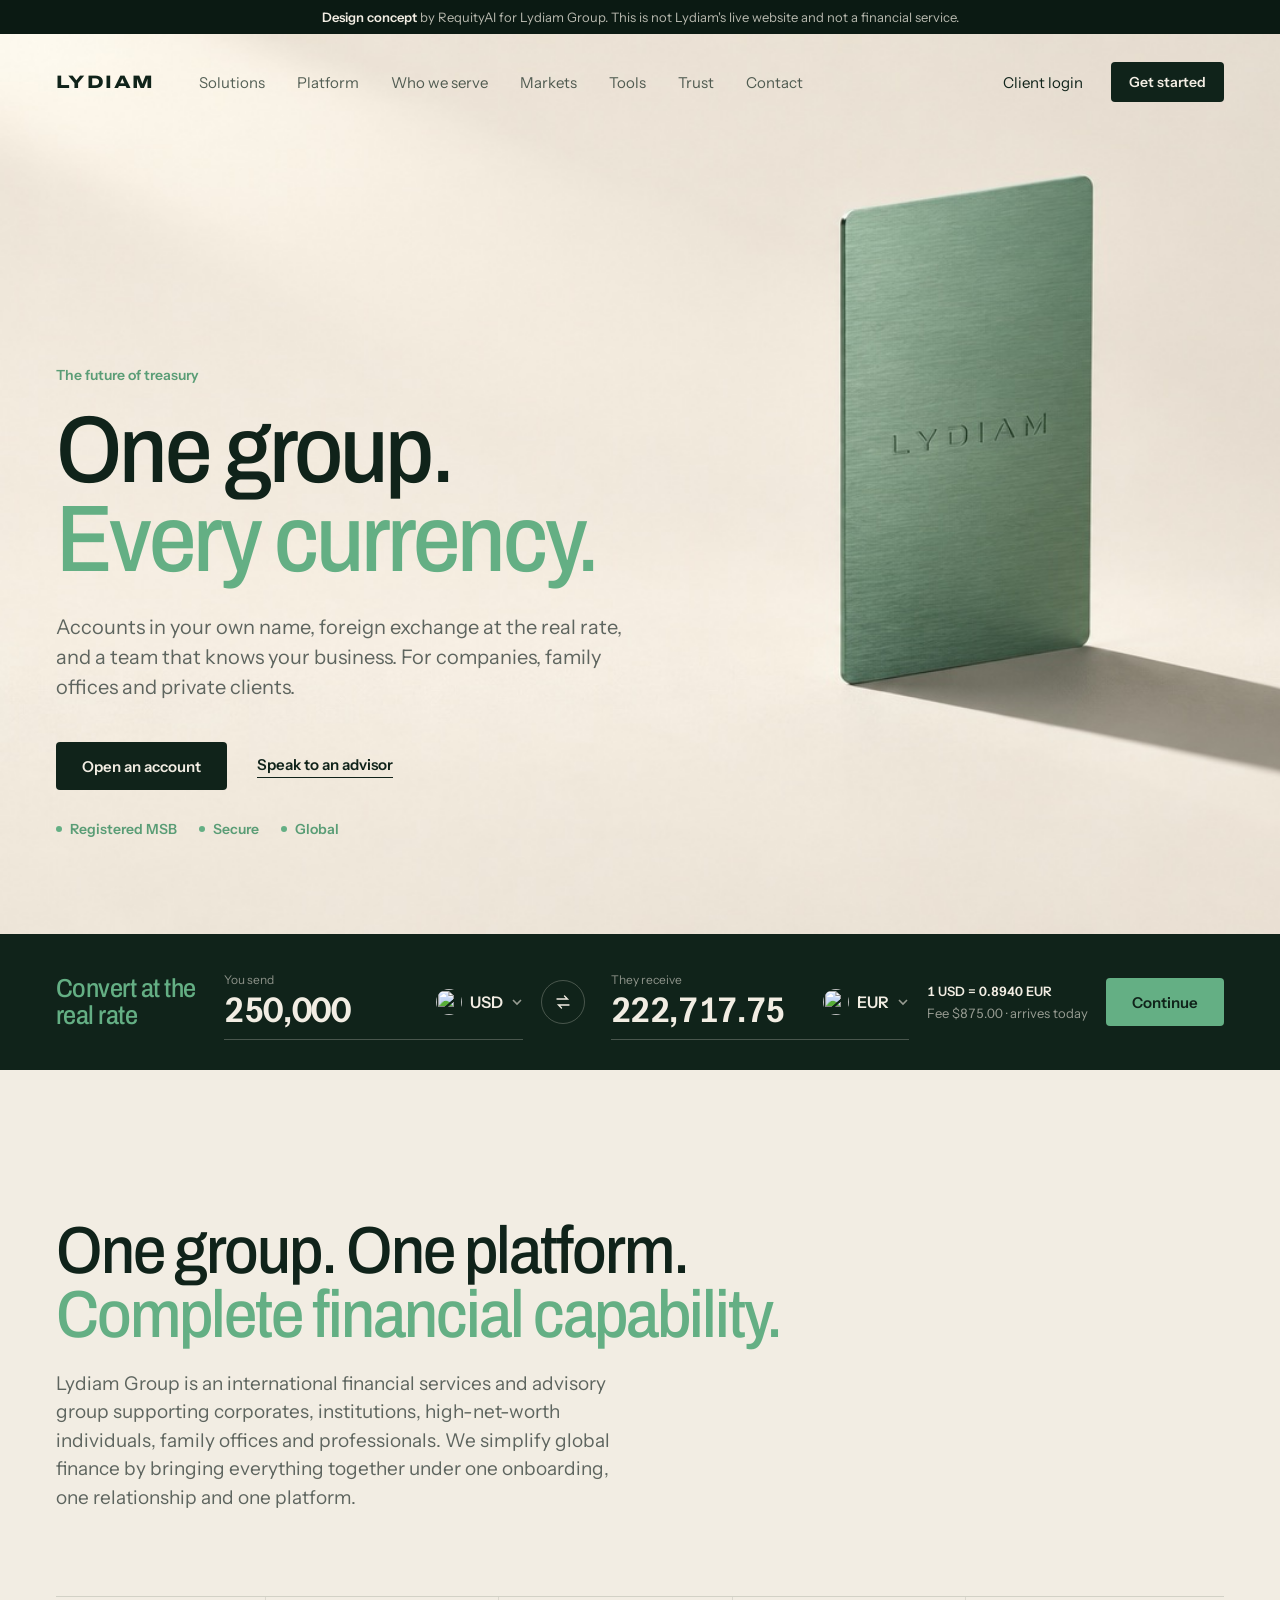
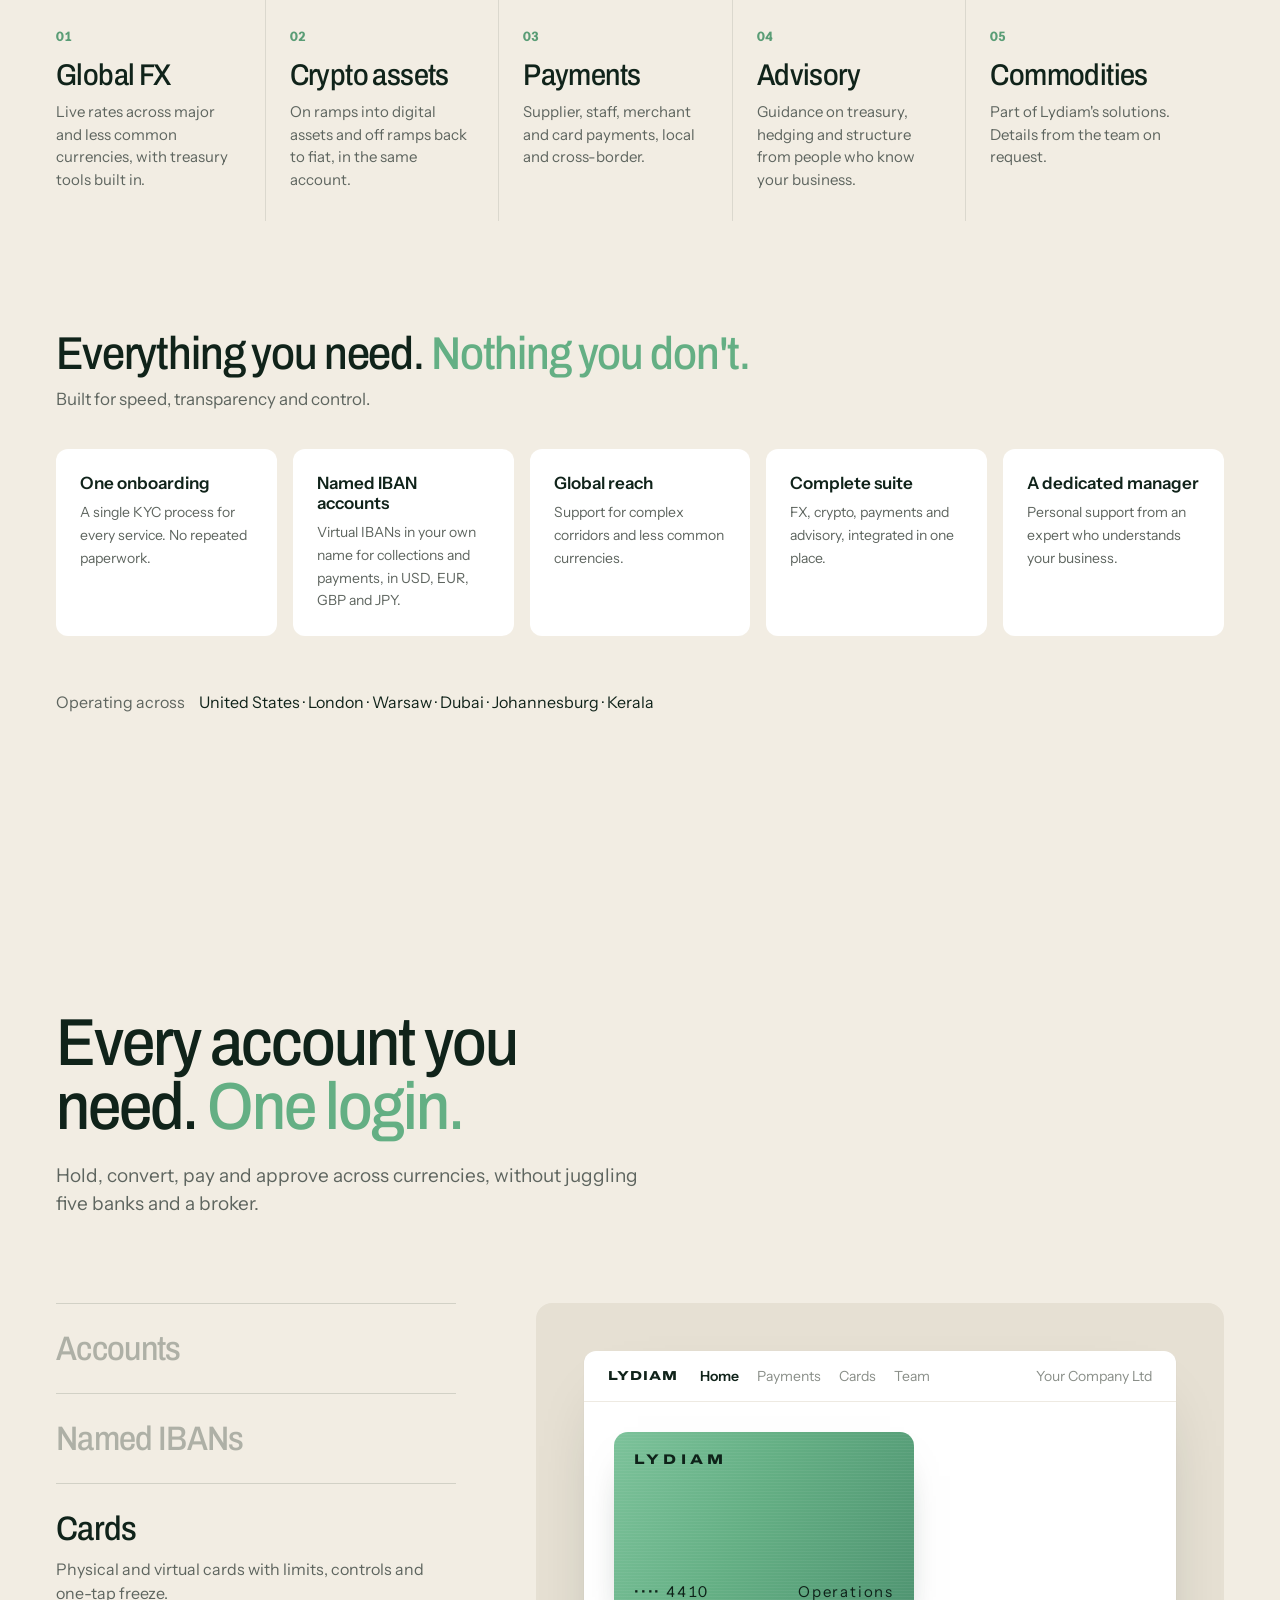
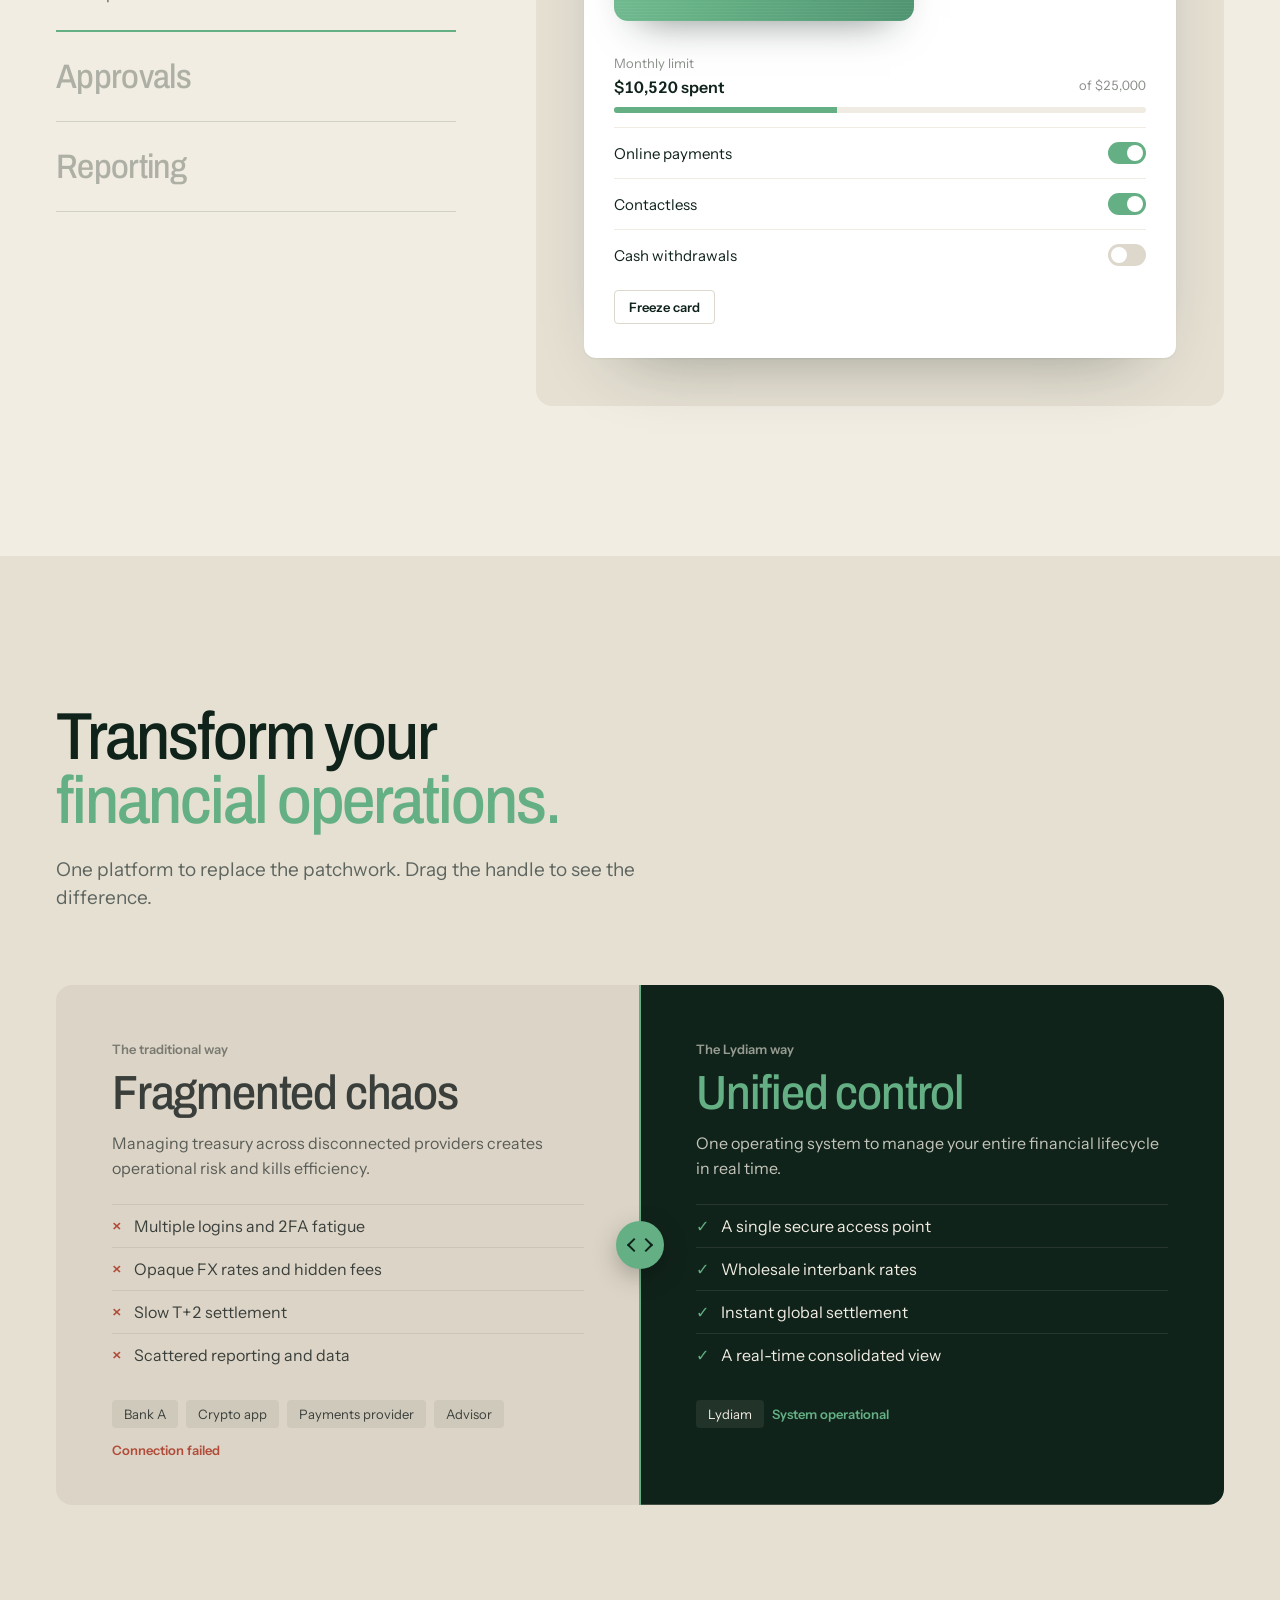
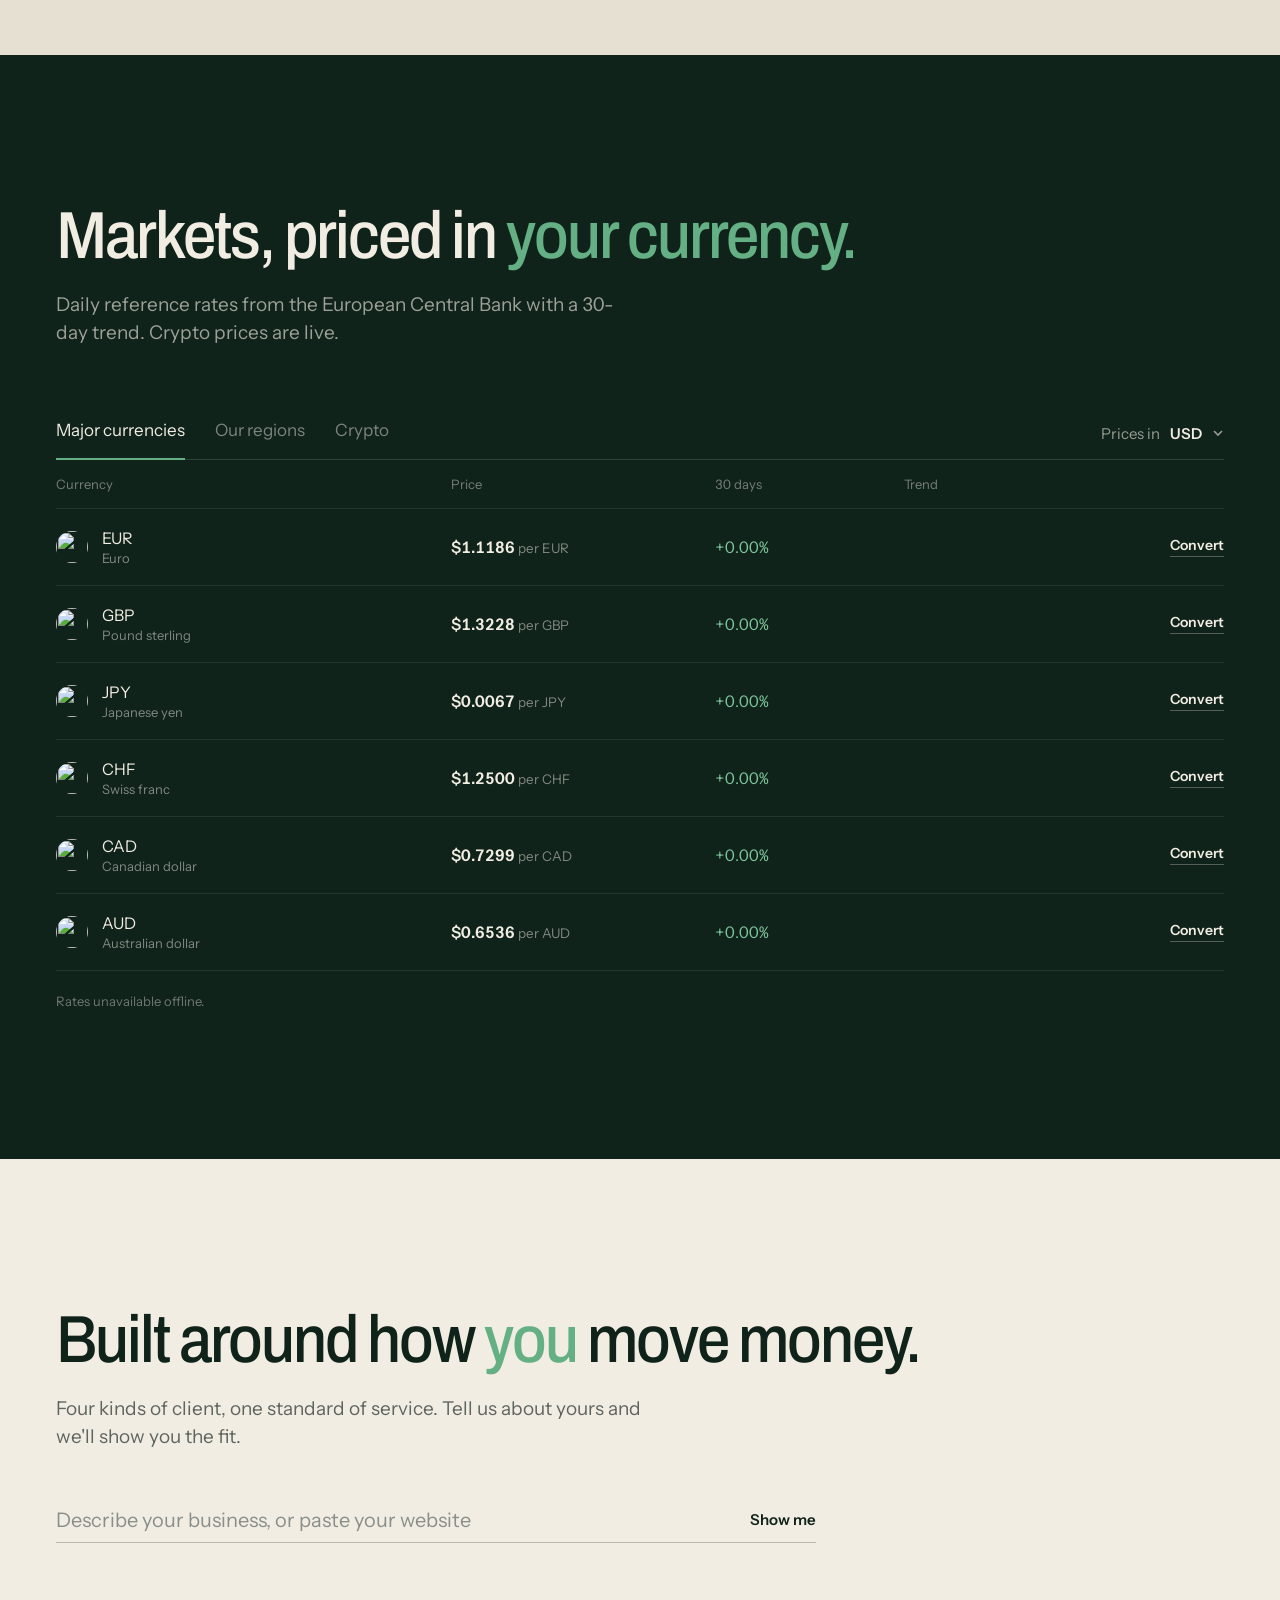
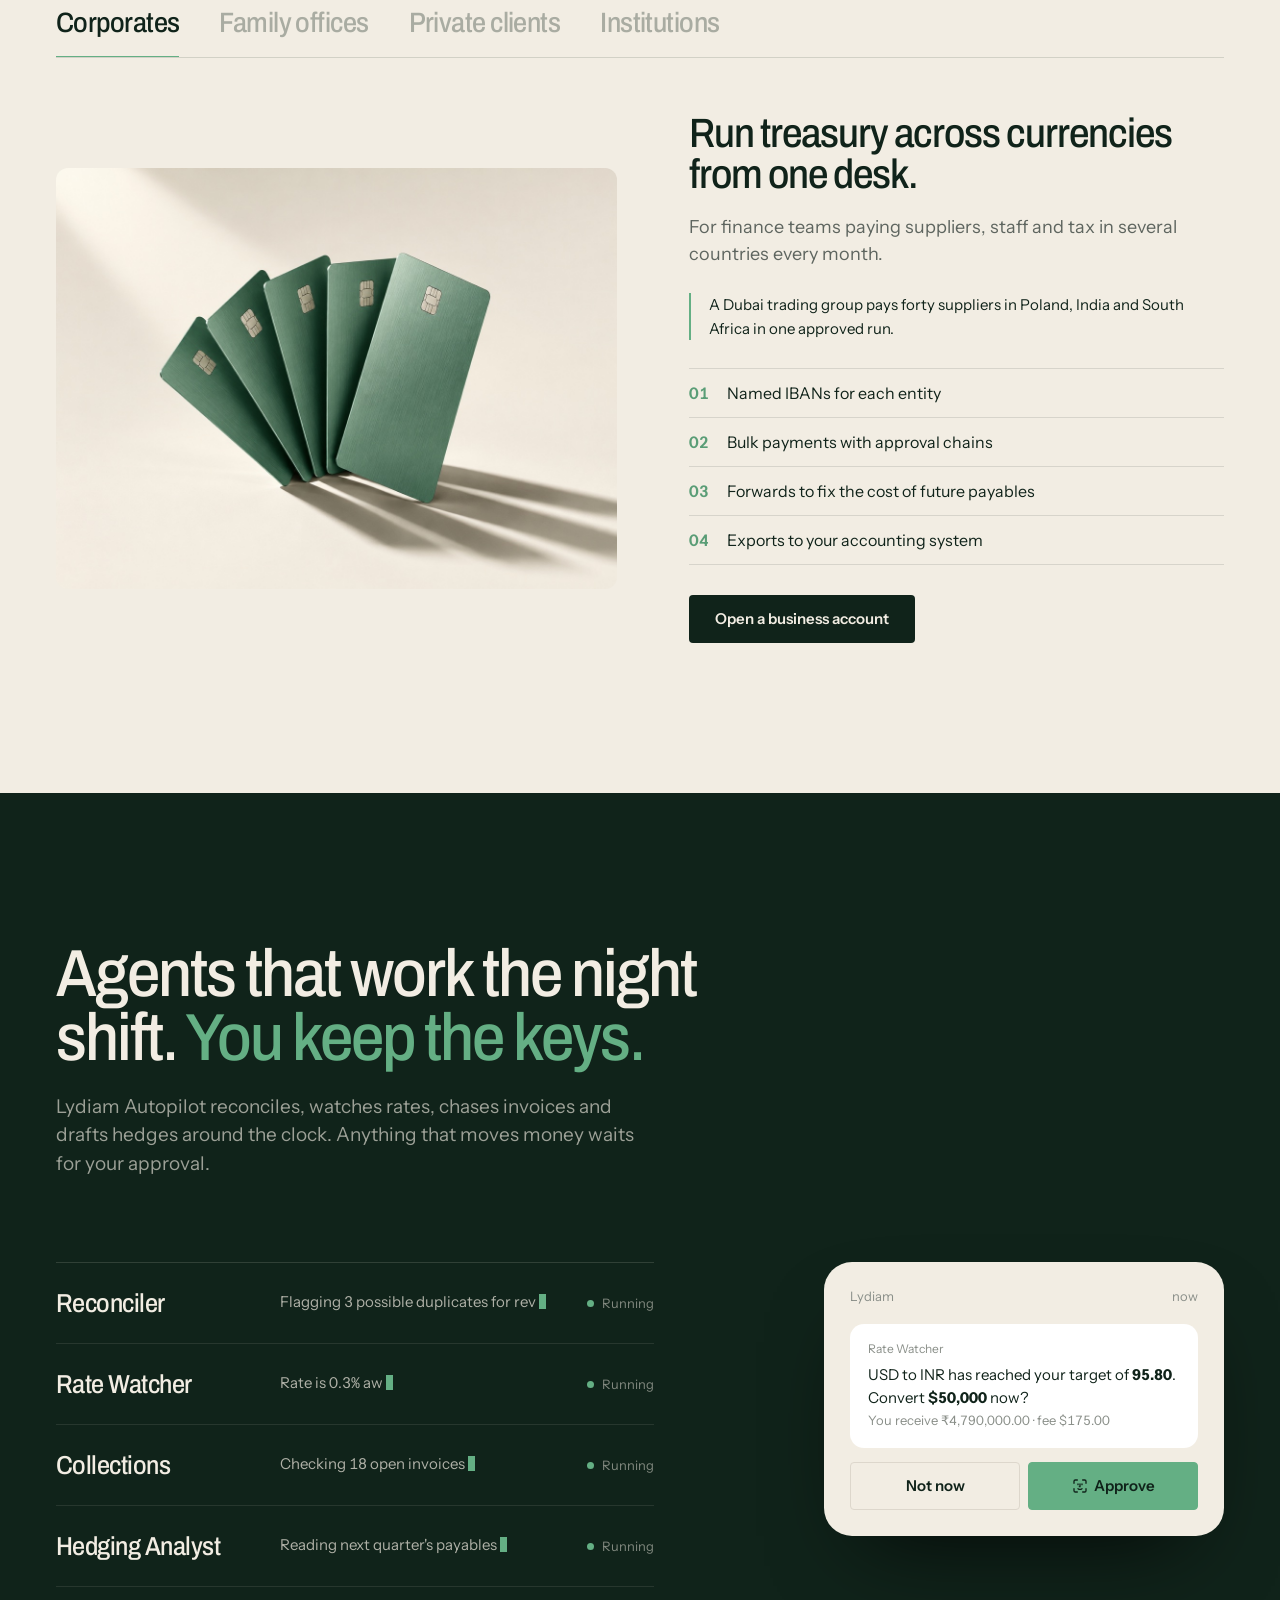
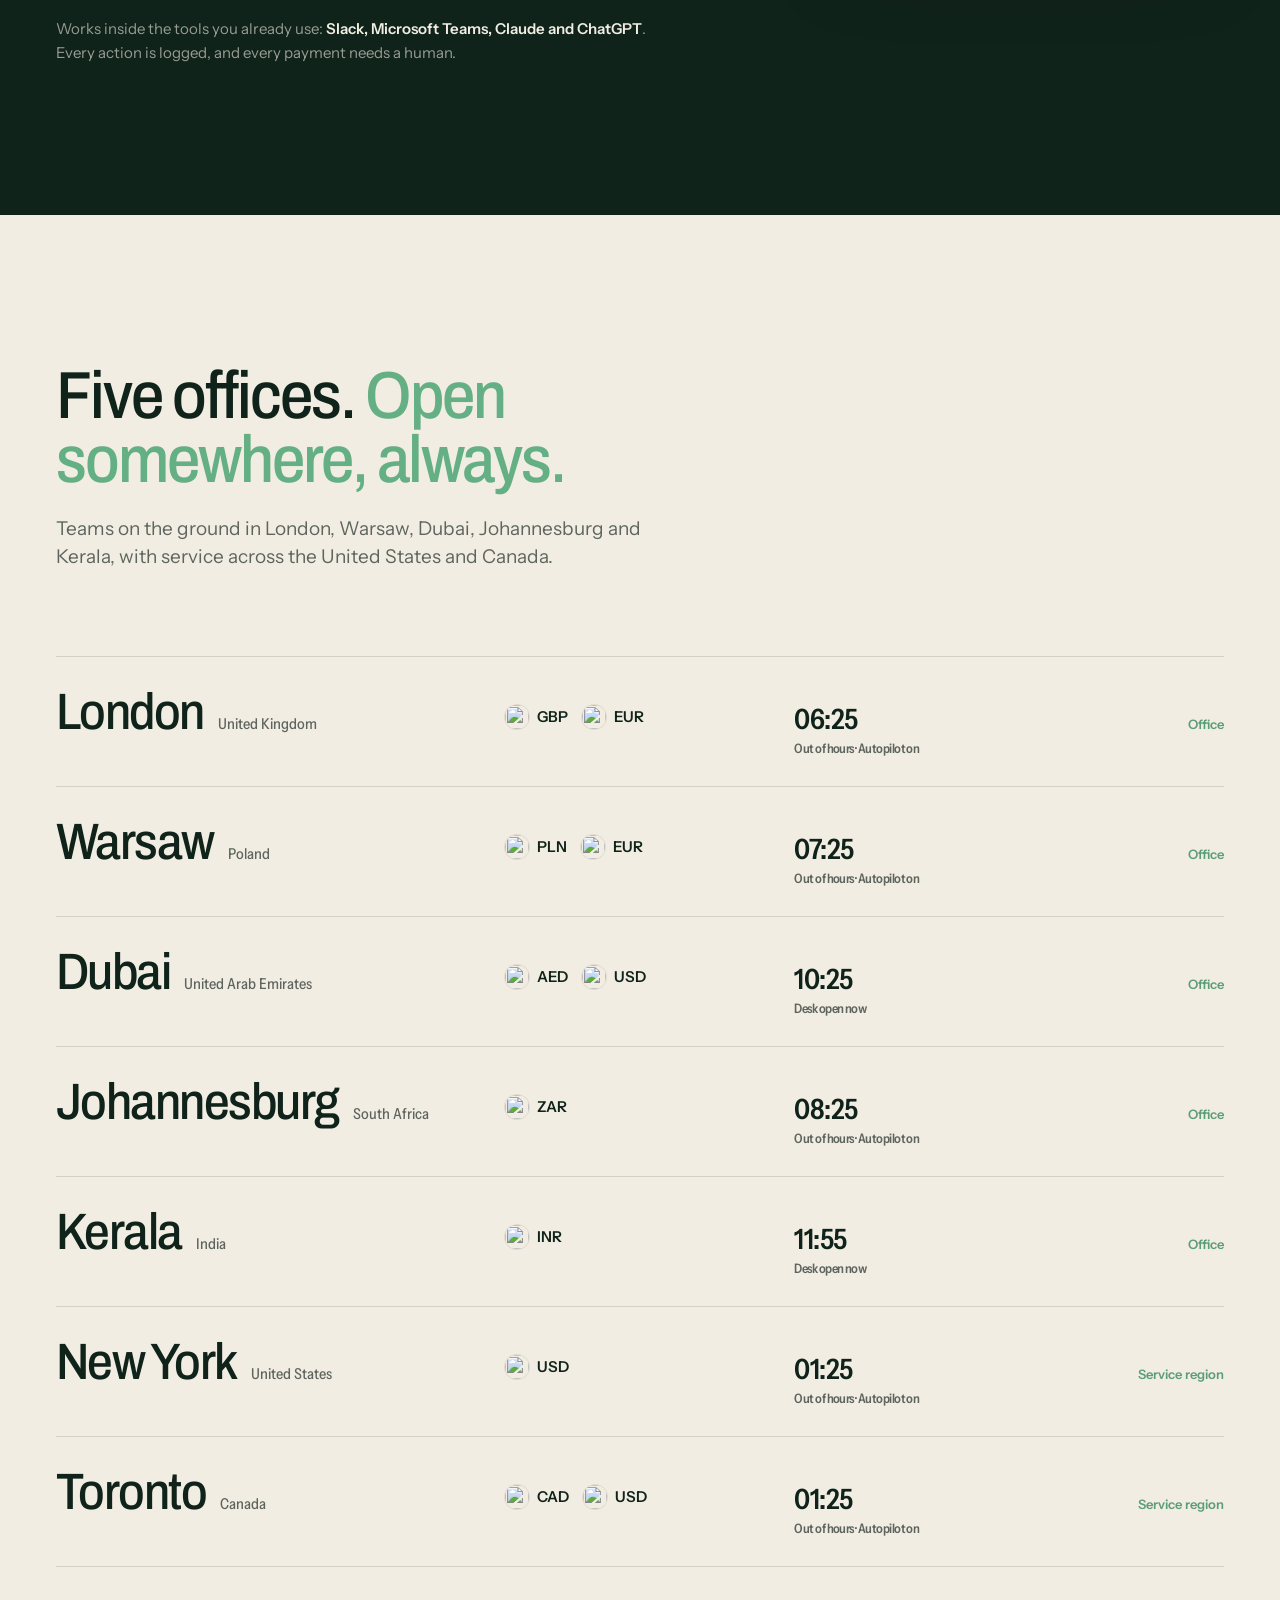
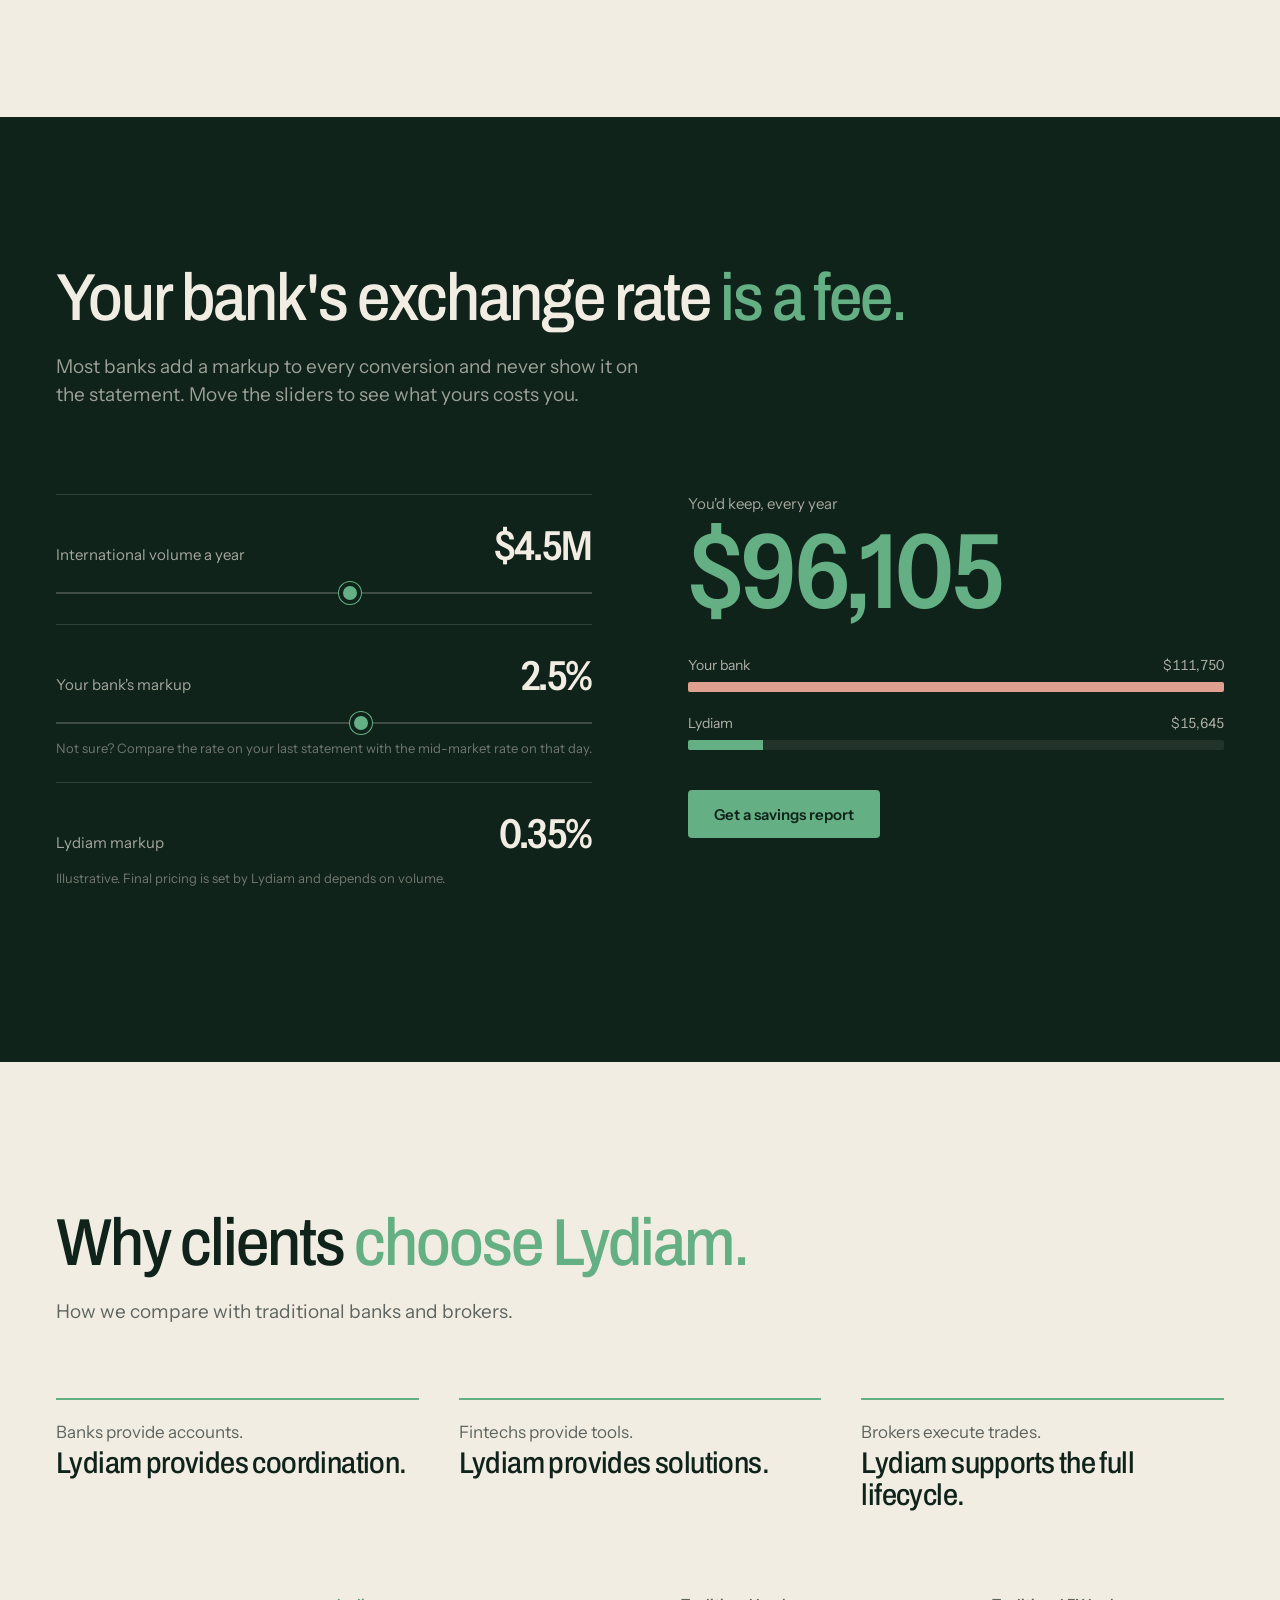
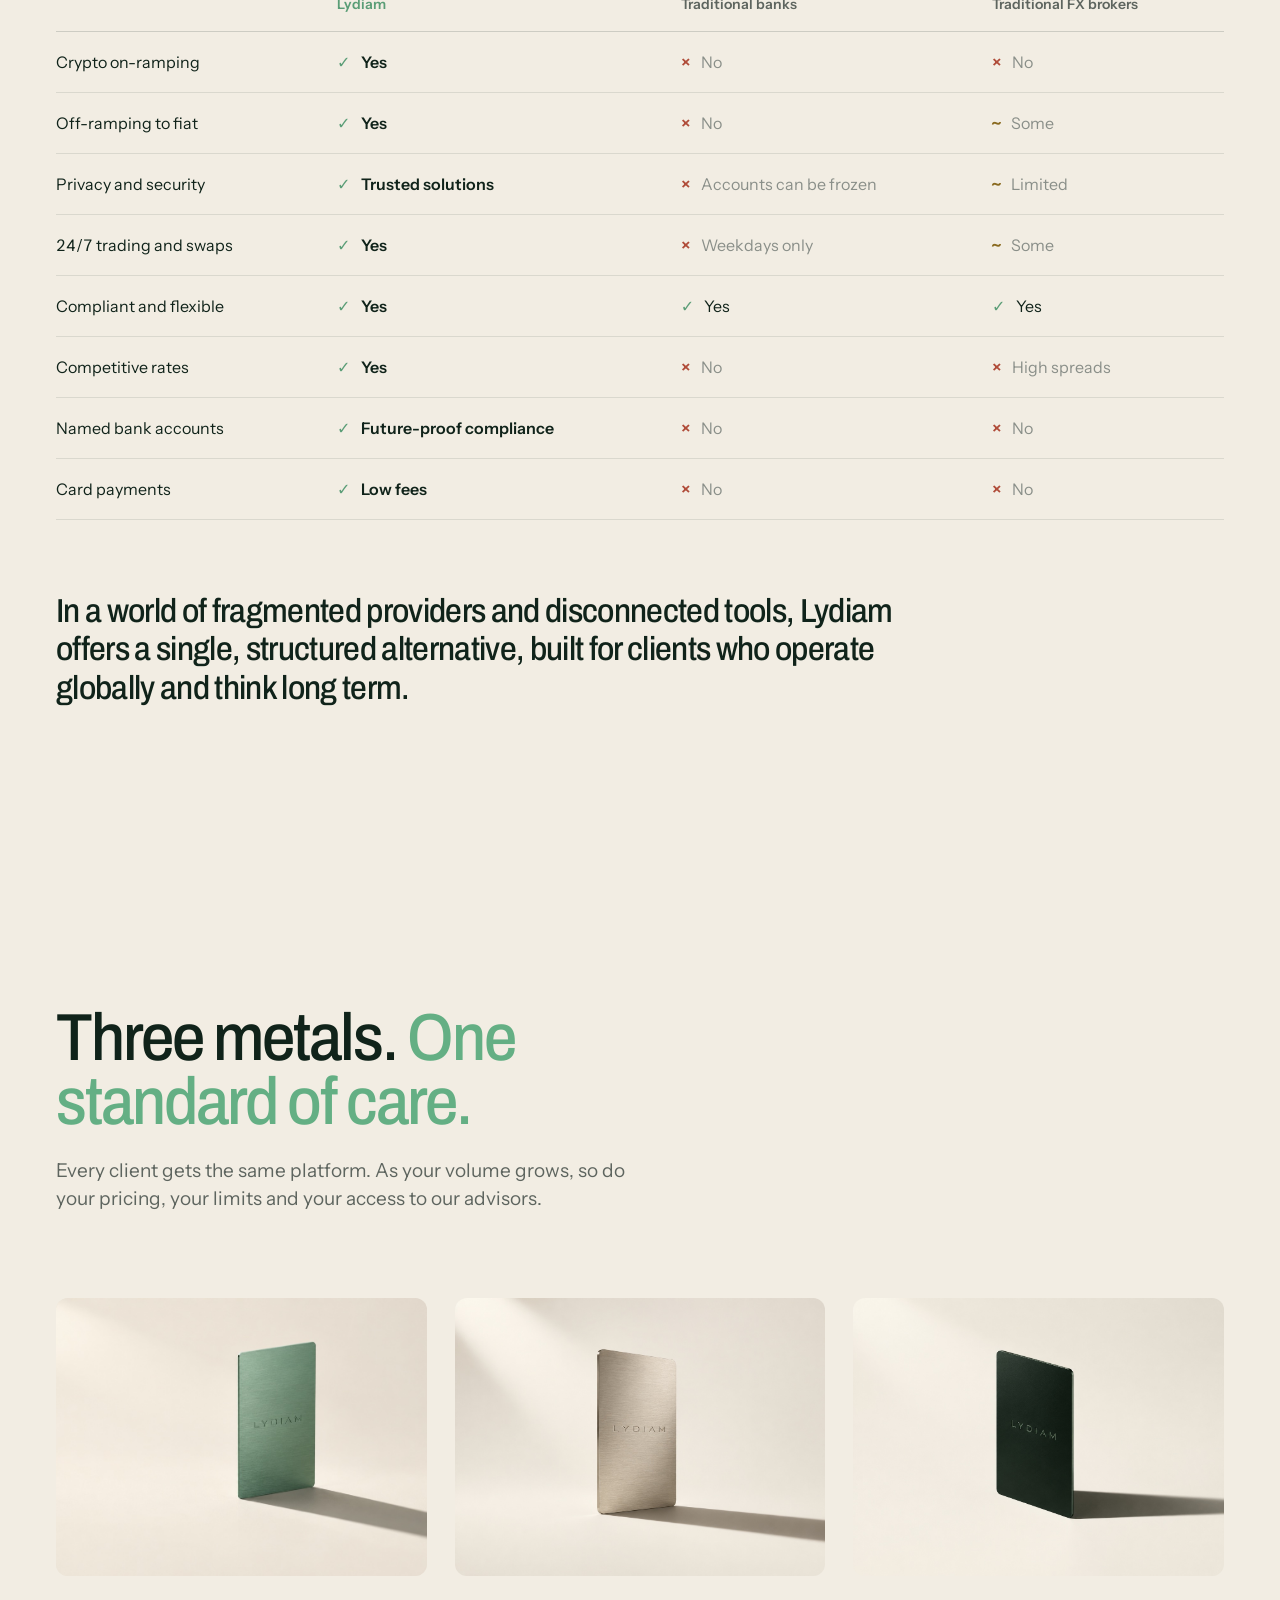
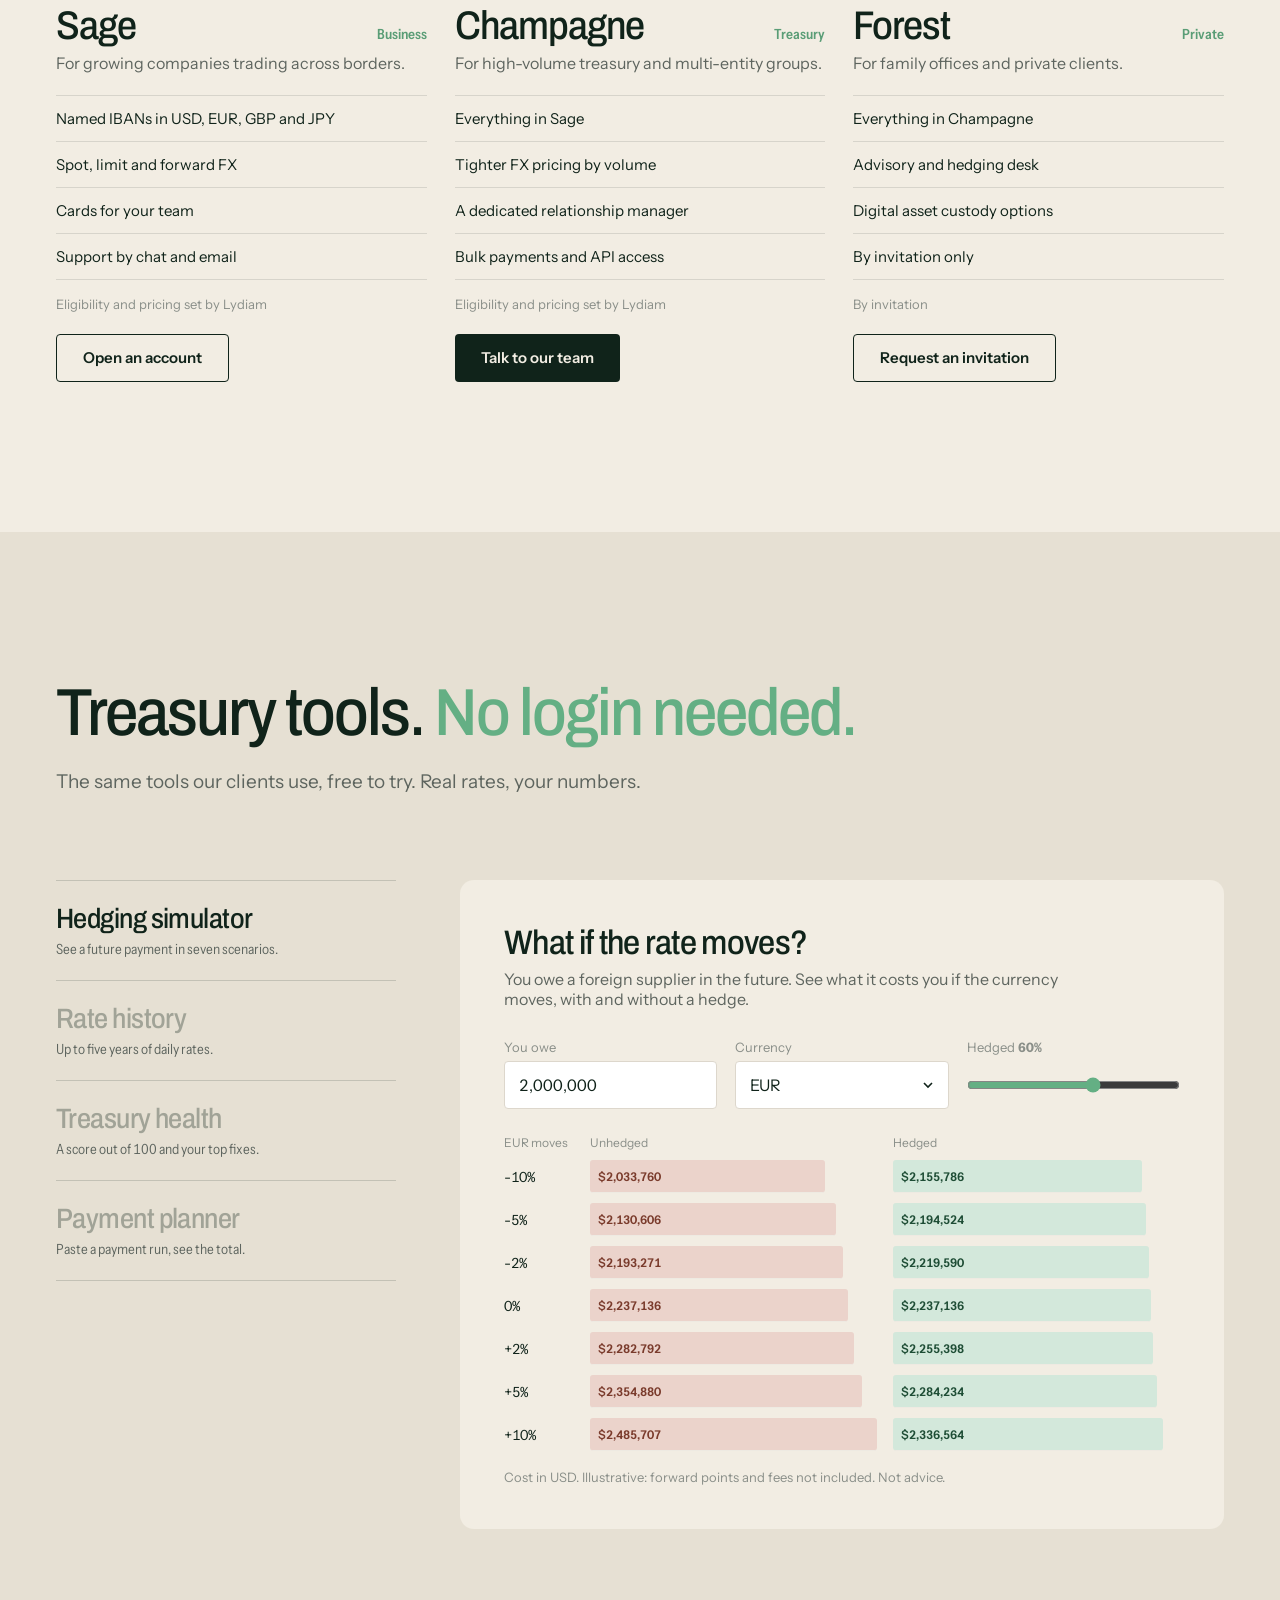
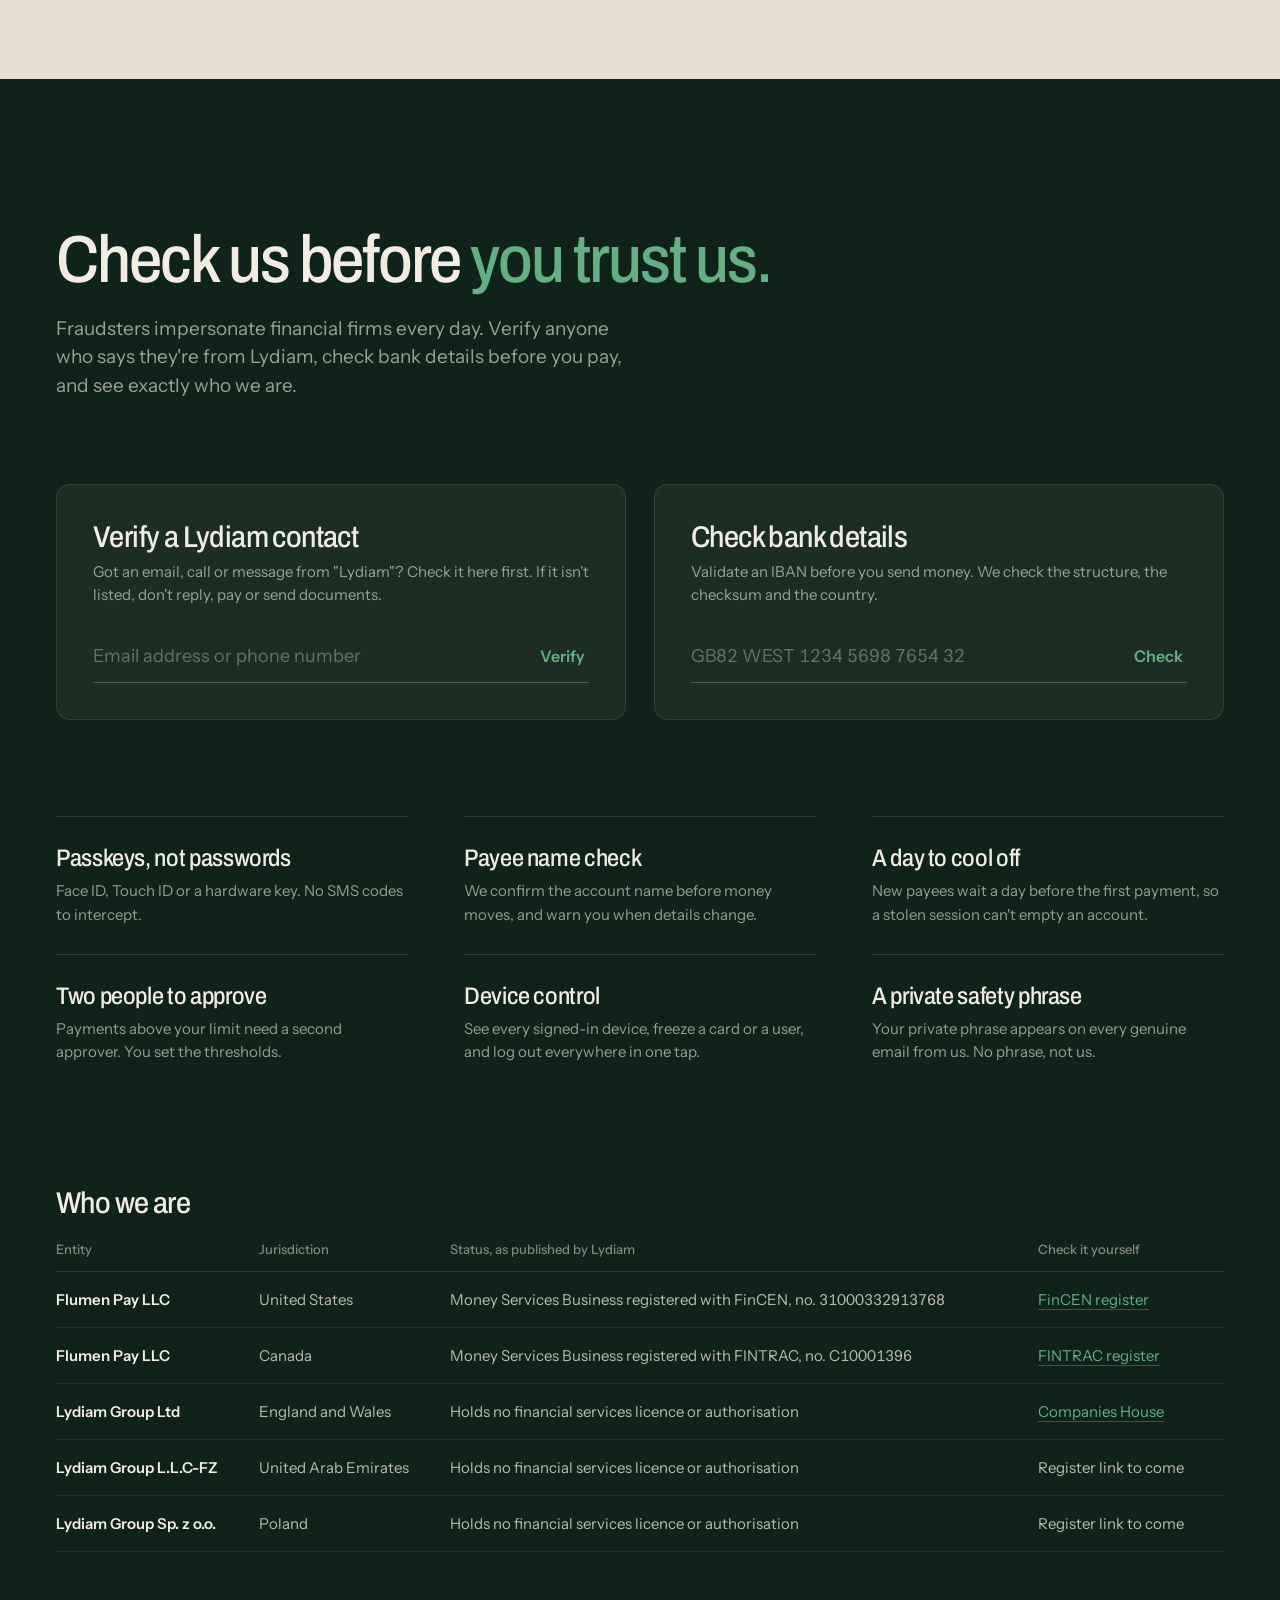
==== commit 50a18955: "Add original Lydiam homepage content, USD defaults, UK/EU/EEA jurisdiction wording Co-Authored-By: C" ====
--- a/index.html
+++ b/index.html
@@ -11,14 +11,15 @@
 <section class="hero">
   <nav>
     <a class="logo" href="#">Lydiam</a>
-    <div class="links"><a href="#platform">Platform</a><a href="#audience">Who we serve</a><a href="#markets">Markets</a><a href="#tools">Tools</a><a href="#tiers">Membership</a><a href="#trust">Trust</a></div>
+    <div class="links"><a href="#group">Solutions</a><a href="#platform">Platform</a><a href="#audience">Who we serve</a><a href="#markets">Markets</a><a href="#tools">Tools</a><a href="#trust">Trust</a><a href="help.html">Contact</a></div>
     <div class="right"><a class="login" href="demo.html">Client login</a><a class="btn sm" href="eligibility.html">Get started</a></div>
   </nav>
   <div class="copy">
-    <p class="eyebrow">FX · Payments · Accounts · Crypto · Advisory</p>
+    <p class="eyebrow">The future of treasury</p>
     <h1>One group.<br><span>Every currency.</span></h1>
     <p class="sub">Accounts in your own name, foreign exchange at the real rate, and a team that knows your business. For companies, family offices and private clients.</p>
     <div class="cta"><a class="btn" href="eligibility.html">Open an account</a><a class="under" href="#">Speak to an advisor</a></div>
+    <div class="badges"><span>Registered MSB</span><span>Secure</span><span>Global</span></div>
   </div>
 </section>
 
@@ -32,6 +33,30 @@
       <label class="ccy"><img id="f-to" alt=""><span id="c-to"></span><svg width="12" height="12" viewBox="0 0 12 12"><path d="M2 4l4 4 4-4" fill="none" stroke="currentColor" stroke-width="1.6"/></svg><select id="to" aria-label="Receive currency"></select></label></div>
     <div class="meta"><b id="rate"></b><br>Fee <span id="fee"></span> · <span id="eta"></span></div>
     <a class="btn" href="#">Continue</a>
+  </div>
+</section>
+
+<section class="sec" id="group">
+  <div class="wrap">
+    <div class="head"><h2>One group. One platform. <span>Complete financial capability.</span></h2><p>Lydiam Group is an international financial services and advisory group supporting corporates, institutions, high-net-worth individuals, family offices and professionals. We simplify global finance by bringing everything together under one onboarding, one relationship and one platform.</p></div>
+    <div class="pillars">
+      <a href="#markets"><b>01</b><h3>Global FX</h3><p>Live rates across major and less common currencies, with treasury tools built in.</p></a>
+      <a href="#markets"><b>02</b><h3>Crypto assets</h3><p>On ramps into digital assets and off ramps back to fiat, in the same account.</p></a>
+      <a href="#platform"><b>03</b><h3>Payments</h3><p>Supplier, staff, merchant and card payments, local and cross-border.</p></a>
+      <a href="#audience"><b>04</b><h3>Advisory</h3><p>Guidance on treasury, hedging and structure from people who know your business.</p></a>
+      <a href="#"><b>05</b><h3>Commodities</h3><p>Part of Lydiam's solutions. Details from the team on request.</p></a>
+    </div>
+    <div class="need">
+      <h3>Everything you need. <span>Nothing you don't.</span></h3><p class="k2">Built for speed, transparency and control.</p>
+      <div class="need-g">
+        <div><b>One onboarding</b><span>A single KYC process for every service. No repeated paperwork.</span></div>
+        <div><b>Named IBAN accounts</b><span>Virtual IBANs in your own name for collections and payments, in USD, EUR, GBP and JPY.</span></div>
+        <div><b>Global reach</b><span>Support for complex corridors and less common currencies.</span></div>
+        <div><b>Complete suite</b><span>FX, crypto, payments and advisory, integrated in one place.</span></div>
+        <div><b>A dedicated manager</b><span>Personal support from an expert who understands your business.</span></div>
+      </div>
+    </div>
+    <p class="ops"><span>Operating across</span>United States · London · Warsaw · Dubai · Johannesburg · Kerala</p>
   </div>
 </section>
 
@@ -50,7 +75,7 @@
         <div class="bar"><span class="wm">LYDIAM</span><div class="nav2"><b>Home</b><span>Payments</span><span>Cards</span><span>Team</span></div><span class="co">Your Company Ltd</span></div>
 
         <div class="scr on">
-          <div class="k">Total balance, in GBP</div>
+          <div class="k">Total balance, in USD</div>
           <div class="big" id="p-total">£0</div>
           <div class="k" style="margin-bottom:18px">Across 6 currencies · updated just now</div>
           <div id="p-accts"></div>
@@ -73,7 +98,7 @@
             <div class="mcard"><span class="w">LYDIAM</span><span class="n"><span>•••• 4410</span><span>Operations</span></span></div>
             <div style="flex:1;min-width:220px">
               <div class="k">Monthly limit</div>
-              <div style="display:flex;justify-content:space-between;font-weight:600;margin-top:6px"><span>£10,520 spent</span><span class="k" style="font-weight:400">of £25,000</span></div>
+              <div style="display:flex;justify-content:space-between;font-weight:600;margin-top:6px"><span>$10,520 spent</span><span class="k" style="font-weight:400">of $25,000</span></div>
               <div class="meter"><i style="width:42%"></i></div>
               <div class="row" style="margin-top:14px"><span class="nm">Online payments</span><span class="tog on"></span></div>
               <div class="row"><span class="nm">Contactless</span><span class="tog on"></span></div>
@@ -84,7 +109,7 @@
         </div>
 
         <div class="scr">
-          <div style="display:flex;justify-content:space-between;align-items:baseline"><div style="font-weight:600;font-size:17px">Waiting for you</div><span class="k">Rule: over £20,000 needs two approvers</span></div>
+          <div style="display:flex;justify-content:space-between;align-items:baseline"><div style="font-weight:600;font-size:17px">Waiting for you</div><span class="k">Rule: over $25,000 needs two approvers</span></div>
           <div style="margin-top:14px">
             <div class="row"><img src="https://flagcdn.com/w80/pl.png" alt=""><span class="nm">Kraków Components<small>€84,200.00 · requested by Anna</small></span><button class="sbtn">Decline</button><button class="sbtn dark">Approve</button></div>
             <div class="row"><img src="https://flagcdn.com/w80/ae.png" alt=""><span class="nm">Gulf Freight LLC<small>New payee · usable in 23 hours</small></span><span class="chip wait">Cooling off</span></div>
@@ -94,12 +119,28 @@
         </div>
 
         <div class="scr">
-          <div style="display:flex;justify-content:space-between;align-items:baseline"><div style="font-weight:600;font-size:17px">Outgoing payments by currency</div><span class="k">Last 6 months, in GBP</span></div>
+          <div style="display:flex;justify-content:space-between;align-items:baseline"><div style="font-weight:600;font-size:17px">Outgoing payments by currency</div><span class="k">Last 6 months, in USD</span></div>
           <div class="bars" id="p-bars"></div>
-          <div style="display:flex;gap:18px;font-size:13px;color:#5E655F;flex-wrap:wrap"><span><i style="display:inline-block;width:10px;height:10px;border-radius:2px;background:#10231A;margin-right:6px"></i>GBP</span><span><i style="display:inline-block;width:10px;height:10px;border-radius:2px;background:#64AF84;margin-right:6px"></i>EUR</span><span><i style="display:inline-block;width:10px;height:10px;border-radius:2px;background:#B9D9C5;margin-right:6px"></i>INR and AED</span></div>
+          <div style="display:flex;gap:18px;font-size:13px;color:#5E655F;flex-wrap:wrap"><span><i style="display:inline-block;width:10px;height:10px;border-radius:2px;background:#10231A;margin-right:6px"></i>USD</span><span><i style="display:inline-block;width:10px;height:10px;border-radius:2px;background:#64AF84;margin-right:6px"></i>EUR</span><span><i style="display:inline-block;width:10px;height:10px;border-radius:2px;background:#B9D9C5;margin-right:6px"></i>INR and AED</span></div>
           <div style="display:flex;gap:8px;margin-top:22px"><button class="sbtn dark">Export CSV</button><button class="sbtn">Statement PDF</button><button class="sbtn">Send to Xero</button></div>
         </div>
       </div></div>
+    </div>
+  </div>
+</section>
+
+<section class="sec stone" id="transform">
+  <div class="wrap">
+    <div class="head"><h2>Transform your <span>financial operations.</span></h2><p>One platform to replace the patchwork. Drag the handle to see the difference.</p></div>
+    <div class="ba" id="ba">
+      <div class="ba-side old"><p class="ba-k">The traditional way</p><h3>Fragmented chaos</h3><p class="ba-d">Managing treasury across disconnected providers creates operational risk and kills efficiency.</p>
+        <ul><li>Multiple logins and 2FA fatigue</li><li>Opaque FX rates and hidden fees</li><li>Slow T+2 settlement</li><li>Scattered reporting and data</li></ul>
+        <div class="ba-tags"><span>Bank A</span><span>Crypto app</span><span>Payments provider</span><span>Advisor</span><em>Connection failed</em></div></div>
+      <div class="ba-side new" id="ba-new"><p class="ba-k">The Lydiam way</p><h3>Unified control</h3><p class="ba-d">One operating system to manage your entire financial lifecycle in real time.</p>
+        <ul><li>A single secure access point</li><li>Wholesale interbank rates</li><li>Instant global settlement</li><li>A real-time consolidated view</li></ul>
+        <div class="ba-tags"><span>Lydiam</span><em class="ok">System operational</em></div></div>
+      <div class="ba-handle" id="ba-h"><i></i></div>
+      <input type="range" id="ba-r" min="0" max="100" value="50" aria-label="Compare the traditional way with Lydiam">
     </div>
   </div>
 </section>
@@ -109,7 +150,7 @@
     <div class="head"><h2>Markets, priced in <span>your currency.</span></h2><p>Daily reference rates from the European Central Bank with a 30-day trend. Crypto prices are live.</p></div>
     <div class="mk-top">
       <div class="mk-tabs" id="mk-tabs"><button class="on" data-g="major">Major currencies</button><button data-g="reg">Our regions</button><button data-g="crypto">Crypto</button></div>
-      <label class="mk-home">Prices in <b id="mk-hc">GBP</b><svg width="12" height="12" viewBox="0 0 12 12"><path d="M2 4l4 4 4-4" fill="none" stroke="currentColor" stroke-width="1.6"/></svg><select id="mk-sel" aria-label="Price currency"></select></label>
+      <label class="mk-home">Prices in <b id="mk-hc">USD</b><svg width="12" height="12" viewBox="0 0 12 12"><path d="M2 4l4 4 4-4" fill="none" stroke="currentColor" stroke-width="1.6"/></svg><select id="mk-sel" aria-label="Price currency"></select></label>
     </div>
     <div class="mk-row h"><span>Currency</span><span>Price</span><span>30 days</span><span class="hs">Trend</span><span></span></div>
     <div id="mk-rows"></div>
@@ -167,18 +208,32 @@
         <a class="btn" href="#">Get a savings report</a>
       </div>
     </div>
-    <table class="ctab">
-      <thead><tr><th style="width:38%"></th><th class="me">Lydiam</th><th>High street bank</th><th>FX broker</th><th>Crypto exchange</th></tr></thead>
+    
+  </div>
+</section>
+
+<section class="sec" id="why">
+  <div class="wrap">
+    <div class="head"><h2>Why clients <span>choose Lydiam.</span></h2><p>How we compare with traditional banks and brokers.</p></div>
+    <div class="vs">
+      <div><span>Banks provide accounts.</span><b>Lydiam provides coordination.</b></div>
+      <div><span>Fintechs provide tools.</span><b>Lydiam provides solutions.</b></div>
+      <div><span>Brokers execute trades.</span><b>Lydiam supports the full lifecycle.</b></div>
+    </div>
+    <table class="wt">
+      <thead><tr><th></th><th class="me">Lydiam</th><th>Traditional banks</th><th>Traditional FX brokers</th></tr></thead>
       <tbody>
-        <tr><td>Accounts in your own name, in several currencies</td><td class="me">Yes</td><td>Sometimes</td><td>No</td><td>No</td></tr>
-        <tr><td>Mid-market rate with a clear markup</td><td class="me">Yes</td><td>No</td><td>Yes</td><td>No</td></tr>
-        <tr><td>Fiat and digital assets in one place</td><td class="me">Yes</td><td>No</td><td>No</td><td>Yes</td></tr>
-        <tr><td>Forwards and limit orders</td><td class="me">Yes</td><td>Sometimes</td><td>Yes</td><td>No</td></tr>
-        <tr><td>One onboarding for every product</td><td class="me">Yes</td><td>No</td><td>No</td><td>No</td></tr>
-        <tr><td>A named relationship manager</td><td class="me">Yes</td><td>Sometimes</td><td>Sometimes</td><td>No</td></tr>
+        <tr><td>Crypto on-ramping</td><td class="me y">Yes</td><td class="n">No</td><td class="n">No</td></tr>
+        <tr><td>Off-ramping to fiat</td><td class="me y">Yes</td><td class="n">No</td><td class="s">Some</td></tr>
+        <tr><td>Privacy and security</td><td class="me y">Trusted solutions</td><td class="n">Accounts can be frozen</td><td class="s">Limited</td></tr>
+        <tr><td>24/7 trading and swaps</td><td class="me y">Yes</td><td class="n">Weekdays only</td><td class="s">Some</td></tr>
+        <tr><td>Compliant and flexible</td><td class="me y">Yes</td><td class="y2">Yes</td><td class="y2">Yes</td></tr>
+        <tr><td>Competitive rates</td><td class="me y">Yes</td><td class="n">No</td><td class="n">High spreads</td></tr>
+        <tr><td>Named bank accounts</td><td class="me y">Future-proof compliance</td><td class="n">No</td><td class="n">No</td></tr>
+        <tr><td>Card payments</td><td class="me y">Low fees</td><td class="n">No</td><td class="n">No</td></tr>
       </tbody>
     </table>
-    <p class="fn">Comparison is general and varies by provider. Lydiam capabilities to be confirmed by Lydiam.</p>
+    <p class="stmt">In a world of fragmented providers and disconnected tools, Lydiam offers a single, structured alternative, built for clients who operate globally and think long term.</p>
   </div>
 </section>
 
@@ -217,10 +272,10 @@
           <h3>What if the rate moves?</h3><p class="d">You owe a foreign supplier in the future. See what it costs you if the currency moves, with and without a hedge.</p>
           <div class="fr"><div class="fl"><label>You owe</label><input id="h-amt" value="2,000,000" inputmode="decimal"></div><div class="fl"><label>Currency</label><select id="h-fc"></select></div><div class="fl"><label>Hedged <b id="h-rv">60%</b></label><input type="range" id="h-r" min="0" max="100" step="10" value="60"></div></div>
           <div class="hg" id="h-out"></div>
-          <p class="k" style="margin-top:18px">Cost in GBP. Illustrative: forward points and fees not included. Not advice.</p>
+          <p class="k" style="margin-top:18px">Cost in USD. Illustrative: forward points and fees not included. Not advice.</p>
         </div>
         <div class="tpane chart" data-p="hist">
-          <h3 id="c-title">GBP to EUR</h3><p class="d" id="c-sub">Daily ECB reference rate.</p>
+          <h3 id="c-title">USD to EUR</h3><p class="d" id="c-sub">Daily ECB reference rate.</p>
           <div class="fr" style="grid-template-columns:1fr 1fr"><div class="fl"><label>From</label><select id="c-a"></select></div><div class="fl"><label>To</label><select id="c-b"></select></div></div>
           <div class="rng" id="c-rng"><button data-d="30">1M</button><button data-d="90">3M</button><button class="on" data-d="365">1Y</button><button data-d="1825">5Y</button></div>
           <svg id="c-svg" viewBox="0 0 800 260" preserveAspectRatio="none"></svg>
@@ -294,7 +349,7 @@
   <div class="wrap">
     <div class="head"><h2>Questions, <span>answered.</span></h2></div>
     <div class="faqs">
-      <details open><summary>Who can open an account?<i></i></summary><p>Companies, family offices, institutions and private clients. Lydiam's current website states it does not offer services to people in the European Union. Final eligibility is decided by Lydiam's compliance team.</p></details>
+      <details open><summary>Who can open an account?<i></i></summary><p>Companies, family offices, institutions and private clients. Lydiam does not advertise or offer services to people in the European Union, the European Economic Area or the United Kingdom. Final eligibility is decided by Lydiam's compliance team.</p></details>
       <details><summary>What is a named IBAN?<i></i></summary><p>An account number in your own company or personal name, so the people paying you see you rather than a pooled account. Lydiam shows named accounts in USD, EUR, GBP and JPY.</p></details>
       <details><summary>How much does it cost?<i></i></summary><p>Every fee will be listed on the pricing page, with a clear markup over the mid-market rate. Final pricing is set by Lydiam and depends on volume.</p></details>
       <details><summary>How do I know an email is really from you?<i></i></summary><p>Check for your private safety phrase, and use "Verify a Lydiam contact" above. We only email from lydiamgroup.com.</p></details>
@@ -305,28 +360,33 @@
 
 <section class="close" id="close">
   <div class="wrap" style="width:100%">
-    <h2>Open once. <span>Use everything.</span></h2>
-    <p>One onboarding unlocks accounts, FX, payments, cards, digital assets and advice.</p>
-    <div class="cta"><a class="btn" href="eligibility.html">Open an account</a><a class="under" href="#">Speak to an advisor</a></div>
+    <h2>Ready to <span>upgrade?</span></h2>
+    <p>Join the financial operating system built for the future. Onboard in minutes, operate globally forever.</p>
+    <div class="cta"><a class="btn" href="eligibility.html">Get started</a><a class="under" href="#group">View solutions</a></div>
+    <div class="badges" style="margin-top:28px"><span>Instant onboarding</span><span>24/7 support</span></div>
   </div>
 </section>
 
 <footer id="foot">
   <div class="wrap">
     <div class="fg">
-      <div><a class="logo" href="#">Lydiam</a><p style="margin-top:16px;max-width:22em;line-height:1.6">An international financial services and advisory group for companies, institutions and private wealth.</p></div>
-      <div><h4>Products</h4><ul><li><a href="#">Accounts and IBANs</a></li><li><a href="#">Foreign exchange</a></li><li><a href="#">Payments</a></li><li><a href="#">Cards</a></li><li><a href="#">Digital assets</a></li><li><a href="#">Advisory</a></li></ul></div>
-      <div><h4>Tools</h4><ul><li><a href="#tools">Hedging simulator</a></li><li><a href="#tools">Rate history</a></li><li><a href="#tools">Treasury health</a></li><li><a href="#savings">Savings calculator</a></li><li><a href="#markets">Markets</a></li></ul></div>
-      <div><h4>Trust</h4><ul><li><a href="#trust">Verify a contact</a></li><li><a href="#trust">Check bank details</a></li><li><a href="#trust">Who we are</a></li><li><a href="help.html">Report fraud</a></li><li><a href="help.html">Help</a></li></ul></div>
-      <div><h4>Company</h4><ul><li><a href="#">About</a></li><li><a href="#regions">Offices</a></li><li><a href="#">Careers</a></li><li><a href="#insights">Insights</a></li><li><a href="developers.html">Developers</a></li></ul></div>
+      <div><a class="logo" href="#">Lydiam</a><p style="margin-top:16px;max-width:22em;line-height:1.6">A financial operating system for global clients. One onboarding, one platform, one relationship.</p><div style="display:flex;gap:12px;margin-top:22px"><a class="btn sm" style="background:var(--green);color:var(--ink)" href="eligibility.html">Get started</a><a class="btn sm" style="background:transparent;border:1.5px solid rgba(242,237,227,.3)" href="demo.html">Client login</a></div></div>
+      <div><h4>Company</h4><ul><li><a href="#">About</a></li><li><a href="#">Vision</a></li><li><a href="#insights">Publications</a></li><li><a href="#">Careers</a></li><li><a href="help.html">Contact</a></li></ul></div>
+      <div><h4>Solutions</h4><ul><li><a href="#markets">FX and treasury</a></li><li><a href="#platform">Payments</a></li><li><a href="#audience">Advisory</a></li><li><a href="#group">Commodities</a></li><li><a href="#tools">Treasury tools</a></li></ul></div>
+      <div><h4>Platform</h4><ul><li><a href="#platform">How the platform works</a></li><li><a href="demo.html">Client login</a></li><li><a href="#">Partnership form</a></li><li><a href="#">Lydiam Enterprise application</a></li><li><a href="developers.html">Developers</a></li></ul></div>
+      <div><h4>Legal</h4><ul><li><a href="#trust">Compliance and regulatory</a></li><li><a href="#">Privacy policy</a></li><li><a href="#">Cookie policy</a></li><li><a href="#">Terms of use</a></li><li><a href="#">Data protection</a></li><li><a href="help.html">Fraud awareness</a></li><li><a href="#">Complaints</a></li><li><a href="#">Prohibited businesses</a></li><li><a href="#">Partner programme rules</a></li></ul></div>
     </div>
     <div class="legal">
-      <div>Regulated activity is carried out only by the specific legal entity concerned. Regulatory disclosures and terms to be supplied and approved by Lydiam.</div>
-      <div>Rates shown are indicative. Fiat rates: European Central Bank reference rates. Crypto prices: CoinGecko.</div>
-      <div>Design prototype. Not a live financial service.</div>
+      <div><b style="color:rgba(242,237,227,.75)">Jurisdiction and financial promotions.</b> Lydiam Group does not advertise or offer services to persons in the European Union, the European Economic Area or the United Kingdom, and does not direct any financial promotion at such persons. Access to certain content and to the onboarding process is restricted on that basis.</div>
+      <div>Lydiam Group is a collective reference to a number of affiliated legal entities operating in different jurisdictions, including Flumen Pay LLC (United States), Lydiam Group Ltd (England and Wales), Lydiam Group L.L.C-FZ (Meydan Free Zone, United Arab Emirates) and Lydiam Group Sp. z o.o. (Poland). Group operations are conducted across London, United Kingdom; Warsaw, Poland; Dubai, UAE; Johannesburg, South Africa; and Kerala, India.</div>
+      <div>Flumen Pay LLC, a limited liability company formed in the United States of America, is registered as a Money Services Business with the United States Financial Crimes Enforcement Network (FinCEN) (MSB Registration No. 31000332913768) and with the Financial Transactions and Reports Analysis Centre of Canada (FINTRAC) under the Proceeds of Crime (Money Laundering) and Terrorist Financing Act (PCMLTFA) (MSB Registration No. C10001396).</div>
+      <div>Lydiam Group Ltd (England and Wales), Lydiam Group L.L.C-FZ (Meydan Free Zone, United Arab Emirates) and Lydiam Group Sp. z o.o. (Poland) are operational entities and are not regulated. They hold no financial services licence, registration or authorisation, and do not carry on any regulated activity.</div>
+      <div>Each Lydiam entity operates independently and in accordance with applicable local laws and regulatory requirements. Any regulatory approvals, registrations or permissions apply solely to the specific legal entity and regulated activity concerned and do not extend to other members of Lydiam Group.</div>
+      <div>Rates shown are indicative. Fiat rates: European Central Bank reference rates. Crypto prices: CoinGecko. © 2026 Lydiam. All rights reserved.</div>
     </div>
   </div>
 </footer>
+
 
 <script>
 (()=>{
@@ -335,7 +395,7 @@
 const SAME=['GBP','EUR','USD','CAD','CHF','PLN'];
 let R={USD:1,EUR:.894,GBP:.756,JPY:149,AED:3.6725,PLN:3.8,INR:95.8,ZAR:16.6,CAD:1.37,CHF:.8,SGD:1.29,HKD:7.78,AUD:1.53};
 const FEE=.0035; // illustrative
-const o=Object.keys(C).map(c=>`<option>${c}</option>`).join('');$('#from').innerHTML=o;$('#to').innerHTML=o;$('#from').value='GBP';$('#to').value='EUR';
+const o=Object.keys(C).map(c=>`<option>${c}</option>`).join('');$('#from').innerHTML=o;$('#to').innerHTML=o;$('#from').value='USD';$('#to').value='EUR';
 const num=s=>parseFloat(String(s).replace(/[^0-9.]/g,''))||0;
 const fmt=(n,c)=>new Intl.NumberFormat('en-GB',{style:'currency',currency:c,currencyDisplay:'narrowSymbol',maximumFractionDigits:c==='JPY'?0:2}).format(n);
 window.LY={rates:()=>R,flags:C,fmt,num,subs:[]};
@@ -353,8 +413,8 @@
 <script>
 (()=>{
 const $=s=>document.querySelector(s),$$=s=>[...document.querySelectorAll(s)];
-const BAL=[['GBP','Pound sterling',412500],['EUR','Euro',268300],['USD','US dollar',390120],['AED','UAE dirham',920000],['INR','Indian rupee',18400000],['JPY','Japanese yen',12800000]];
-function accts(){const R=LY.rates();let t=0;$('#p-accts').innerHTML=BAL.map(([c,n,v])=>{const g=v/R[c]*R.GBP;t+=g;return `<div class="row"><img src="https://flagcdn.com/w80/${LY.flags[c]}.png" alt=""><span class="nm">${n}<small>${c==='GBP'?'Main account':'≈ '+LY.fmt(g,'GBP')}</small></span><span class="v">${LY.fmt(v,c)}</span></div>`}).join('');$('#p-total').textContent=LY.fmt(t,'GBP')}
+const BAL=[['USD','US dollar',390120],['EUR','Euro',268300],['GBP','Pound sterling',412500],['AED','UAE dirham',920000],['INR','Indian rupee',18400000],['JPY','Japanese yen',12800000]];
+function accts(){const R=LY.rates();let t=0;$('#p-accts').innerHTML=BAL.map(([c,n,v])=>{const g=v/R[c]*R.USD;t+=g;return `<div class="row"><img src="https://flagcdn.com/w80/${LY.flags[c]}.png" alt=""><span class="nm">${n}<small>${c==='USD'?'Main account':'≈ '+LY.fmt(g,'USD')}</small></span><span class="v">${LY.fmt(v,c)}</span></div>`}).join('');$('#p-total').textContent=LY.fmt(t,'USD')}
 accts();LY.subs.push(accts);
 const M=[['May',92,64,30],['Jun',88,70,34],['Jul',104,61,41],['Aug',96,78,38],['Sep',112,83,45],['Oct',120,90,52]];
 $('#p-bars').innerHTML=M.map(([m,a,b,c])=>`<div><small>${m}</small><span style="height:${a*0.6}px;background:#10231A"></span><span style="height:${b*0.6}px;background:#64AF84"></span><span style="height:${c*0.6}px;background:#B9D9C5"></span></div>`).join('');
@@ -369,7 +429,7 @@
 const $=s=>document.querySelector(s),$$=s=>[...document.querySelectorAll(s)];
 const NAMES={GBP:'Pound sterling',EUR:'Euro',USD:'US dollar',JPY:'Japanese yen',CHF:'Swiss franc',CAD:'Canadian dollar',AUD:'Australian dollar',AED:'UAE dirham',PLN:'Polish złoty',INR:'Indian rupee',ZAR:'South African rand',SGD:'Singapore dollar',HKD:'Hong Kong dollar'};
 const G={major:['USD','EUR','GBP','JPY','CHF','CAD','AUD'],reg:['AED','PLN','INR','ZAR','USD','CAD']};
-let H='GBP',grp='major',hist=null,crypto=null;
+let H='USD',grp='major',hist=null,crypto=null;
 $('#mk-sel').innerHTML=Object.keys(NAMES).map(c=>`<option>${c}</option>`).join('');$('#mk-sel').value=H;
 const iso=d=>d.toISOString().slice(0,10);
 function line(v){const mn=Math.min(...v),mx=Math.max(...v),r=mx-mn||1;return v.map((x,i)=>`${(i/(v.length-1)*190).toFixed(1)},${(36-(x-mn)/r*32).toFixed(1)}`).join(' ')}
@@ -399,7 +459,7 @@
 (()=>{
 const $=s=>document.querySelector(s),$$=s=>[...document.querySelectorAll(s)];
 const A={
- corp:{t:'Corporates',img:'aud-corp.jpg',h:'Run treasury across currencies from one desk.',p:'For finance teams paying suppliers, staff and tax in several countries every month.',q:'A UK manufacturer pays forty suppliers in Poland, India and the UAE in one approved run.',f:['Named IBANs for each entity','Bulk payments with approval chains','Forwards to fix the cost of future payables','Exports to your accounting system'],cta:'Open a business account'},
+ corp:{t:'Corporates',img:'aud-corp.jpg',h:'Run treasury across currencies from one desk.',p:'For finance teams paying suppliers, staff and tax in several countries every month.',q:'A Dubai trading group pays forty suppliers in Poland, India and South Africa in one approved run.',f:['Named IBANs for each entity','Bulk payments with approval chains','Forwards to fix the cost of future payables','Exports to your accounting system'],cta:'Open a business account'},
  fam:{t:'Family offices',img:'aud-fam.jpg',h:'Many entities. One discreet view.',p:'For offices managing wealth across jurisdictions, custodians and generations.',q:'A Dubai family office moves between AED, USD and GBP for property and portfolio calls.',f:['Consolidated reporting across entities','Hedging set by policy, not by phone','Digital assets alongside fiat','A dedicated advisor on a direct line'],cta:'Speak to an advisor'},
  priv:{t:'Private clients',img:'aud-priv.jpg',h:'Your money, wherever life takes you.',p:'For internationally mobile people with income, property or family in more than one country.',q:'Buying a London home with funds held in rupees and dirhams, at a rate fixed in advance.',f:['Personal accounts in several currencies','Large transfers at a locked rate','Support for property purchases abroad','A named relationship manager'],cta:'Request an introduction'},
  inst:{t:'Institutions',img:'aud-inst.jpg',h:'Infrastructure your compliance team will like.',p:'For funds, platforms and payment firms that need rails, not a retail app.',q:'A payments platform issues named accounts to its own customers through one API.',f:['API for quotes, payouts and named accounts','Segregated sub-accounts per client','Signed webhooks and a full audit trail','Pricing tiered by volume'],cta:'Talk to our institutional team'}
@@ -417,7 +477,7 @@
 (()=>{
 const $=s=>document.querySelector(s);
 const AG=[['Reconciler',['Matching 214 transactions to invoices','Flagging 3 possible duplicates for review','Exporting the month to your ledger','Done. 211 matched, 3 need a look']],
- ['Rate Watcher',['Watching GBP to INR for your target of 126.40','Rate is 0.3% away from target','Target reached. Preparing £50,000','Waiting for your approval']],
+ ['Rate Watcher',['Watching USD to INR for your target of 95.80','Rate is 0.3% away from target','Target reached. Preparing $50,000','Waiting for your approval']],
  ['Collections',['Checking 18 open invoices','Sending a polite reminder on invoice 2041','€18,400 received in your euro account','Marked paid and reconciled']],
  ['Hedging Analyst',["Reading next quarter's payables",'Euro exposure: €1.2M due in 90 days','Drafting a 60% hedge proposal','Proposal ready for your review']]];
 $('#agents').innerHTML=AG.map(([n],i)=>`<div class="agent"><span class="n">${n}</span><span class="st" id="ag${i}"></span><span class="live"><i></i>Running</span></div>`).join('');
@@ -425,10 +485,10 @@
 function type(el,t){if(reduce){el.textContent=t;return}clearInterval(el._t);let i=0;el._t=setInterval(()=>{el.textContent=t.slice(0,++i);if(i>=t.length)clearInterval(el._t)},24)}
 AG.forEach(([,steps],i)=>{const el=$('#ag'+i);let k=0;const tick=()=>{type(el,steps[k]);k=(k+1)%steps.length};tick();setInterval(tick,3200+i*650)});
 const FID='<svg class="fid" width="16" height="16" viewBox="0 0 24 24" fill="none" stroke="currentColor" stroke-width="2" stroke-linecap="round"><path d="M3 8V5a2 2 0 0 1 2-2h3M16 3h3a2 2 0 0 1 2 2v3M21 16v3a2 2 0 0 1-2 2h-3M8 21H5a2 2 0 0 1-2-2v-3M9 9v1M15 9v1M12 9v4h-1M9 16c2 1.5 4 1.5 6 0"/></svg>';
-function reset(){$('#ap-thread').innerHTML='<div class="msg"><small>Rate Watcher</small>GBP to INR has reached your target of <b>126.40</b>. Convert <b>£50,000</b> now?<br><span style="color:#8A8F89;font-size:13px">You receive ₹6,320,000.00 · fee £175.00</span></div>';
+function reset(){$('#ap-thread').innerHTML='<div class="msg"><small>Rate Watcher</small>USD to INR has reached your target of <b>95.80</b>. Convert <b>$50,000</b> now?<br><span style="color:#8A8F89;font-size:13px">You receive ₹4,790,000.00 · fee $175.00</span></div>';
   $('#ap-btns').innerHTML=`<button id="ap-no">Not now</button><button class="yes" id="ap-yes">${FID}Approve</button>`;
   const end=(me,r)=>{$('#ap-thread').insertAdjacentHTML('beforeend',`<div class="msg me"><small>You</small>${me}</div><div class="msg"><small>Rate Watcher</small>${r}</div>`);$('#ap-btns').innerHTML='<button id="ap-re">Replay</button>';$('#ap-re').onclick=reset};
-  $('#ap-yes').onclick=()=>end('Approved with Face ID','Done. ₹6,320,000.00 is on its way to your rupee account. Receipt saved to your records.');
+  $('#ap-yes').onclick=()=>end('Approved with Face ID','Done. ₹4,790,000.00 is on its way to your rupee account. Receipt saved to your records.');
   $('#ap-no').onclick=()=>end('Not now',"Understood. I'll keep watching and check with you again.")}
 reset();
 })();
@@ -445,12 +505,12 @@
 <script>
 (()=>{
 const $=s=>document.querySelector(s);
-const vol=v=>Math.round(Math.pow(10,5+v/100*3)/1e4)*1e4; // £100k to £100M, log scale
-const short=n=>n>=1e6?'£'+(n/1e6).toFixed(n>=1e7?0:1)+'M':'£'+Math.round(n/1e3)+'k';
+const vol=v=>Math.round(Math.pow(10,5+v/100*3)/1e4)*1e4; // $100k to $100M, log scale
+const short=n=>n>=1e6?'$'+(n/1e6).toFixed(n>=1e7?0:1)+'M':'$'+Math.round(n/1e3)+'k';
 function upd(){const V=vol(+$('#sv-vol').value),b=+$('#sv-bank').value,l=0.35,bc=V*b/100,lc=V*l/100;
   $('#sv-vol-v').textContent=short(V);$('#sv-bank-v').textContent=b.toFixed(1)+'%';
-  $('#sv-keep').textContent=LY.fmt(Math.max(0,bc-lc),'GBP').replace(/\.\d\d$/,'');
-  $('#sv-b').textContent=LY.fmt(bc,'GBP').replace(/\.\d\d$/,'');$('#sv-l').textContent=LY.fmt(lc,'GBP').replace(/\.\d\d$/,'');
+  $('#sv-keep').textContent=LY.fmt(Math.max(0,bc-lc),'USD').replace(/\.\d\d$/,'');
+  $('#sv-b').textContent=LY.fmt(bc,'USD').replace(/\.\d\d$/,'');$('#sv-l').textContent=LY.fmt(lc,'USD').replace(/\.\d\d$/,'');
   const m=Math.max(bc,lc,1);$('#sv-bb').style.width=bc/m*100+'%';$('#sv-lb').style.width=lc/m*100+'%'}
 ['#sv-vol','#sv-bank'].forEach(x=>$(x).addEventListener('input',upd));upd();
 })();
@@ -458,16 +518,16 @@
 <script>
 (()=>{
 const $=s=>document.querySelector(s),$$=s=>[...document.querySelectorAll(s)];
-const CC=Object.keys(LY.flags),R=()=>LY.rates(),num=LY.num,gbp=n=>LY.fmt(n,'GBP').replace(/\.\d\d$/,'');
+const CC=Object.keys(LY.flags),R=()=>LY.rates(),num=LY.num,gbp=n=>LY.fmt(n,'USD').replace(/\.\d\d$/,'');
 $$('#tl button').forEach(b=>b.onclick=()=>{$$('#tl button').forEach(x=>x.classList.toggle('on',x===b));$$('.tpane').forEach(p=>p.classList.toggle('on',p.dataset.p===b.dataset.t));if(b.dataset.t==='hist')hist()});
 /* hedging */
-$('#h-fc').innerHTML=CC.filter(c=>c!=='GBP').map(c=>`<option>${c}</option>`).join('');$('#h-fc').value='EUR';
-function hedge(){const X=num($('#h-amt').value),c=$('#h-fc').value,h=+$('#h-r').value/100,r=R()[c]/R().GBP;$('#h-rv').textContent=Math.round(h*100)+'%';
+$('#h-fc').innerHTML=CC.filter(c=>c!=='USD').map(c=>`<option>${c}</option>`).join('');$('#h-fc').value='EUR';
+function hedge(){const X=num($('#h-amt').value),c=$('#h-fc').value,h=+$('#h-r').value/100,r=R()[c]/R().USD;$('#h-rv').textContent=Math.round(h*100)+'%';
   const rows=[-10,-5,-2,0,2,5,10].map(m=>{const r2=r*(1-m/100);return{m,u:X/r2,h:h*X/r+(1-h)*X/r2}});const mx=Math.max(...rows.map(x=>Math.max(x.u,x.h)));
   $('#h-out').innerHTML='<span class="hd">'+c+' moves</span><span class="hd">Unhedged</span><span class="hd">Hedged</span>'+rows.map(x=>`<span>${x.m>0?'+':''}${x.m}%</span><span><span class="bar u" style="width:${x.u/mx*100}%">${gbp(x.u)}</span></span><span><span class="bar h" style="width:${x.h/mx*100}%">${gbp(x.h)}</span></span>`).join('')}
 ['#h-amt','#h-fc','#h-r'].forEach(x=>$(x).addEventListener('input',hedge));hedge();LY.subs.push(hedge);
 /* history */
-['#c-a','#c-b'].forEach(x=>$(x).innerHTML=CC.filter(c=>c!=='AED').map(c=>`<option>${c}</option>`).join(''));$('#c-a').value='GBP';$('#c-b').value='EUR';let days=365;
+['#c-a','#c-b'].forEach(x=>$(x).innerHTML=CC.filter(c=>c!=='AED').map(c=>`<option>${c}</option>`).join(''));$('#c-a').value='USD';$('#c-b').value='EUR';let days=365;
 async function hist(){const a=$('#c-a').value,b=$('#c-b').value;$('#c-title').textContent=`${a} to ${b}`;if(a===b)return;
   const iso=d=>d.toISOString().slice(0,10);try{const j=await (await fetch(`https://api.frankfurter.dev/v1/${iso(new Date(Date.now()-days*864e5))}..?from=${a}&to=${b}`)).json();
   const v=Object.values(j.rates).map(o=>o[b]);const mn=Math.min(...v),mx=Math.max(...v),rg=mx-mn||1;const pts=v.map((x,i)=>`${(i/(v.length-1)*800).toFixed(1)},${(240-(x-mn)/rg*220).toFixed(1)}`).join(' ');
@@ -483,8 +543,8 @@
 ['s1','s2','s3','s4'].forEach(k=>$('#'+k).onchange=health);health();
 /* planner */
 function plan(){let tot=0;const rows=$('#pl-in').value.split('\n').map(l=>l.trim()).filter(Boolean).map(l=>{const m=l.match(/^([A-Za-z]{3})\s+([\d,.]+)\s*(.*)$/);if(!m||!R()[m[1].toUpperCase()])return `<tr><td colspan="3" style="color:#B04C39">Couldn't read: ${l.replace(/</g,'&lt;')}</td></tr>`;
-  const c=m[1].toUpperCase(),a=num(m[2]),g=a/R()[c]*R().GBP;tot+=g;return `<tr><td>${m[3].replace(/</g,'&lt;')||c}</td><td class="r" style="font-weight:400;color:#5E655F">${LY.fmt(a,c)}</td><td class="r">${gbp(g)}</td></tr>`}).join('');
-  $('#pl-out').innerHTML=rows+`<tr><td><b>Total in GBP</b></td><td></td><td class="r" style="font-size:20px">${gbp(tot)}</td></tr>`}
+  const c=m[1].toUpperCase(),a=num(m[2]),g=a/R()[c]*R().USD;tot+=g;return `<tr><td>${m[3].replace(/</g,'&lt;')||c}</td><td class="r" style="font-weight:400;color:#5E655F">${LY.fmt(a,c)}</td><td class="r">${gbp(g)}</td></tr>`}).join('');
+  $('#pl-out').innerHTML=rows+`<tr><td><b>Total in USD</b></td><td></td><td class="r" style="font-size:20px">${gbp(tot)}</td></tr>`}
 $('#pl-in').addEventListener('input',plan);plan();LY.subs.push(plan);
 })();
 </script>
@@ -506,5 +566,9 @@
 <script>
 document.getElementById('br-f').onsubmit=e=>{e.preventDefault();const v=document.getElementById('br-in').value;document.getElementById('br-ok').textContent=/^\S+@\S+\.\S+$/.test(v)?'Thanks. You\'re on the list (prototype, nothing sent).':'Please enter a valid email.'};
 </script>
+<script>
+(()=>{const r=document.getElementById('ba-r'),n=document.getElementById('ba-new'),h=document.getElementById('ba-h');
+const set=v=>{n.style.clipPath=`inset(0 0 0 ${v}%)`;h.style.left=v+'%'};r.addEventListener('input',e=>set(+e.target.value));set(50);})();
+</script>
 </body>
 </html>
--- a/site.css
+++ b/site.css
@@ -437,6 +437,65 @@
 .contact span{display:block;font-size:15px;color:var(--mut);margin:8px 0 20px}
 .empty{font-size:17px;color:var(--mut);padding:30px 0}
 @media(max-width:1000px){.dev,.contact{grid-template-columns:1fr;gap:28px}.search input{font-size:19px}}
+/* ---------- original-content sections ---------- */
+.badges{display:flex;gap:22px;margin-top:30px;font-size:14px;font-weight:600;color:var(--green-d)}
+.badges span:before{content:"";display:inline-block;width:6px;height:6px;border-radius:50%;background:var(--green);margin-right:8px;vertical-align:2px}
+.pillars{display:grid;grid-template-columns:repeat(5,1fr);margin-top:84px;border-top:1px solid rgba(16,35,26,.14)}
+.pillars a{padding:28px 24px 30px 0;border-right:1px solid rgba(16,35,26,.1);margin-right:24px;transition:color .2s}
+.pillars a:last-child{border-right:0;margin-right:0}
+.pillars b{font-size:13px;color:var(--green-d)}
+.pillars h3{font-family:Archivo;font-stretch:87.5%;font-weight:500;font-size:30px;letter-spacing:-.02em;margin:14px 0 10px;font-feature-settings:normal}
+.pillars p{font-size:15px;line-height:1.5;color:var(--mut)}
+.pillars a:hover h3{color:var(--green-d)}
+.need{margin-top:110px}
+.need h3{font-family:Archivo;font-stretch:87.5%;font-weight:500;font-size:clamp(32px,3.6vw,52px);letter-spacing:-.025em;line-height:1;font-feature-settings:normal}
+.need h3 span{color:var(--green)}
+.need .k2{font-size:17px;color:var(--mut);margin-top:12px}
+.need-g{display:grid;grid-template-columns:repeat(5,1fr);gap:16px;margin-top:40px}
+.need-g div{background:#fff;border-radius:12px;padding:24px}
+.need-g b{display:block;font-size:17px;font-weight:600;margin-bottom:8px}
+.need-g span{font-size:14px;line-height:1.55;color:var(--mut)}
+.ops{margin-top:56px;font-size:16px;color:var(--ink)}
+.ops span{color:var(--mut);margin-right:14px}
+.ba{position:relative;margin-top:72px;border-radius:16px;overflow:hidden;height:520px;user-select:none}
+.ba-side{position:absolute;inset:0;padding:56px}
+.ba-side.old{background:#DCD5C7;color:#3A3F3B}
+.ba-side.new{background:var(--ink);color:var(--ivory);padding-left:calc(50% + 56px)}
+.ba-side.old{padding-right:calc(50% + 56px)}
+.ba-k{font-size:13px;font-weight:600;opacity:.6}
+.ba-side h3{font-family:Archivo;font-stretch:87.5%;font-weight:500;font-size:48px;letter-spacing:-.025em;margin:10px 0 12px;font-feature-settings:normal}
+.ba-side.new h3{color:var(--green)}
+.ba-d{font-size:16px;line-height:1.55;opacity:.8;max-width:30em}
+.ba-side ul{list-style:none;margin-top:24px}
+.ba-side li{padding:11px 0;border-top:1px solid rgba(0,0,0,.08);font-size:16px;display:flex;gap:12px;align-items:center}
+.ba-side.new li{border-color:rgba(242,237,227,.1)}
+.ba-side.old li:before{content:"×";color:#B04C39;font-weight:600}
+.ba-side.new li:before{content:"✓";color:var(--green);font-weight:600}
+.ba-tags{display:flex;gap:8px;flex-wrap:wrap;margin-top:24px;font-size:13px}
+.ba-tags span{padding:6px 12px;border-radius:4px;background:rgba(0,0,0,.06)}
+.ba-side.new .ba-tags span{background:rgba(242,237,227,.08)}
+.ba-tags em{font-style:normal;font-weight:600;color:#B04C39;padding:6px 0}
+.ba-tags em.ok{color:var(--green)}
+.ba-handle{position:absolute;top:0;bottom:0;width:2px;background:var(--green);transform:translateX(-1px);pointer-events:none}
+.ba-handle i{position:absolute;top:50%;left:50%;width:48px;height:48px;margin:-24px 0 0 -24px;border-radius:50%;background:var(--green);box-shadow:0 8px 24px rgba(0,0,0,.25)}
+.ba-handle i:before,.ba-handle i:after{content:"";position:absolute;top:19px;width:8px;height:8px;border:solid var(--ink);border-width:0 0 2px 2px}
+.ba-handle i:before{left:13px;transform:rotate(45deg)}.ba-handle i:after{right:13px;transform:rotate(-135deg)}
+.ba input{position:absolute;inset:0;width:100%;height:100%;opacity:0;cursor:ew-resize;margin:0}
+.vs{display:grid;grid-template-columns:repeat(3,1fr);gap:40px;margin-top:72px}
+.vs div{border-top:2px solid var(--green);padding-top:22px}
+.vs span{display:block;font-size:17px;color:var(--mut)}
+.vs b{display:block;font-family:Archivo;font-stretch:87.5%;font-weight:500;font-size:30px;letter-spacing:-.02em;margin-top:6px;line-height:1.05}
+.wt{width:100%;border-collapse:collapse;margin-top:84px;font-size:16px}
+.wt th{text-align:left;font-weight:600;font-size:14px;color:var(--mut);padding:0 0 18px;border-bottom:1px solid rgba(16,35,26,.16)}
+.wt th.me{color:var(--green-d)}
+.wt td{padding:20px 0;border-bottom:1px solid rgba(16,35,26,.1)}
+.wt td.me{font-weight:600}
+.wt td.y:before,.wt td.y2:before{content:"✓";color:var(--green-d);font-weight:700;margin-right:10px}
+.wt td.n{color:#8A8F89}.wt td.n:before{content:"×";color:#B04C39;font-weight:700;margin-right:10px}
+.wt td.s{color:#8A8F89}.wt td.s:before{content:"~";color:#8A6A1F;font-weight:700;margin-right:10px}
+.stmt{font-family:Archivo;font-stretch:87.5%;font-weight:500;font-size:clamp(26px,2.6vw,36px);letter-spacing:-.02em;line-height:1.15;max-width:26em;margin-top:72px;font-feature-settings:normal}
+.fg{grid-template-columns:1.6fr repeat(4,1fr)}
+@media(max-width:1000px){.pillars,.need-g{grid-template-columns:1fr 1fr}.pillars a{border-right:0;margin-right:0;padding-right:0}.vs{grid-template-columns:1fr;gap:24px}.ba{height:auto}.ba-side{position:relative;padding:28px!important}.ba-side.new{clip-path:none!important}.ba-handle,.ba input{display:none}.wt{font-size:14px}}
 
 .proto-banner{background:#0B1A13;color:rgba(242,237,227,.75);font-size:13px;text-align:center;padding:9px 20px;font-family:'Instrument Sans',system-ui,sans-serif}
 .proto-banner b{color:#F2EDE3;font-weight:600}
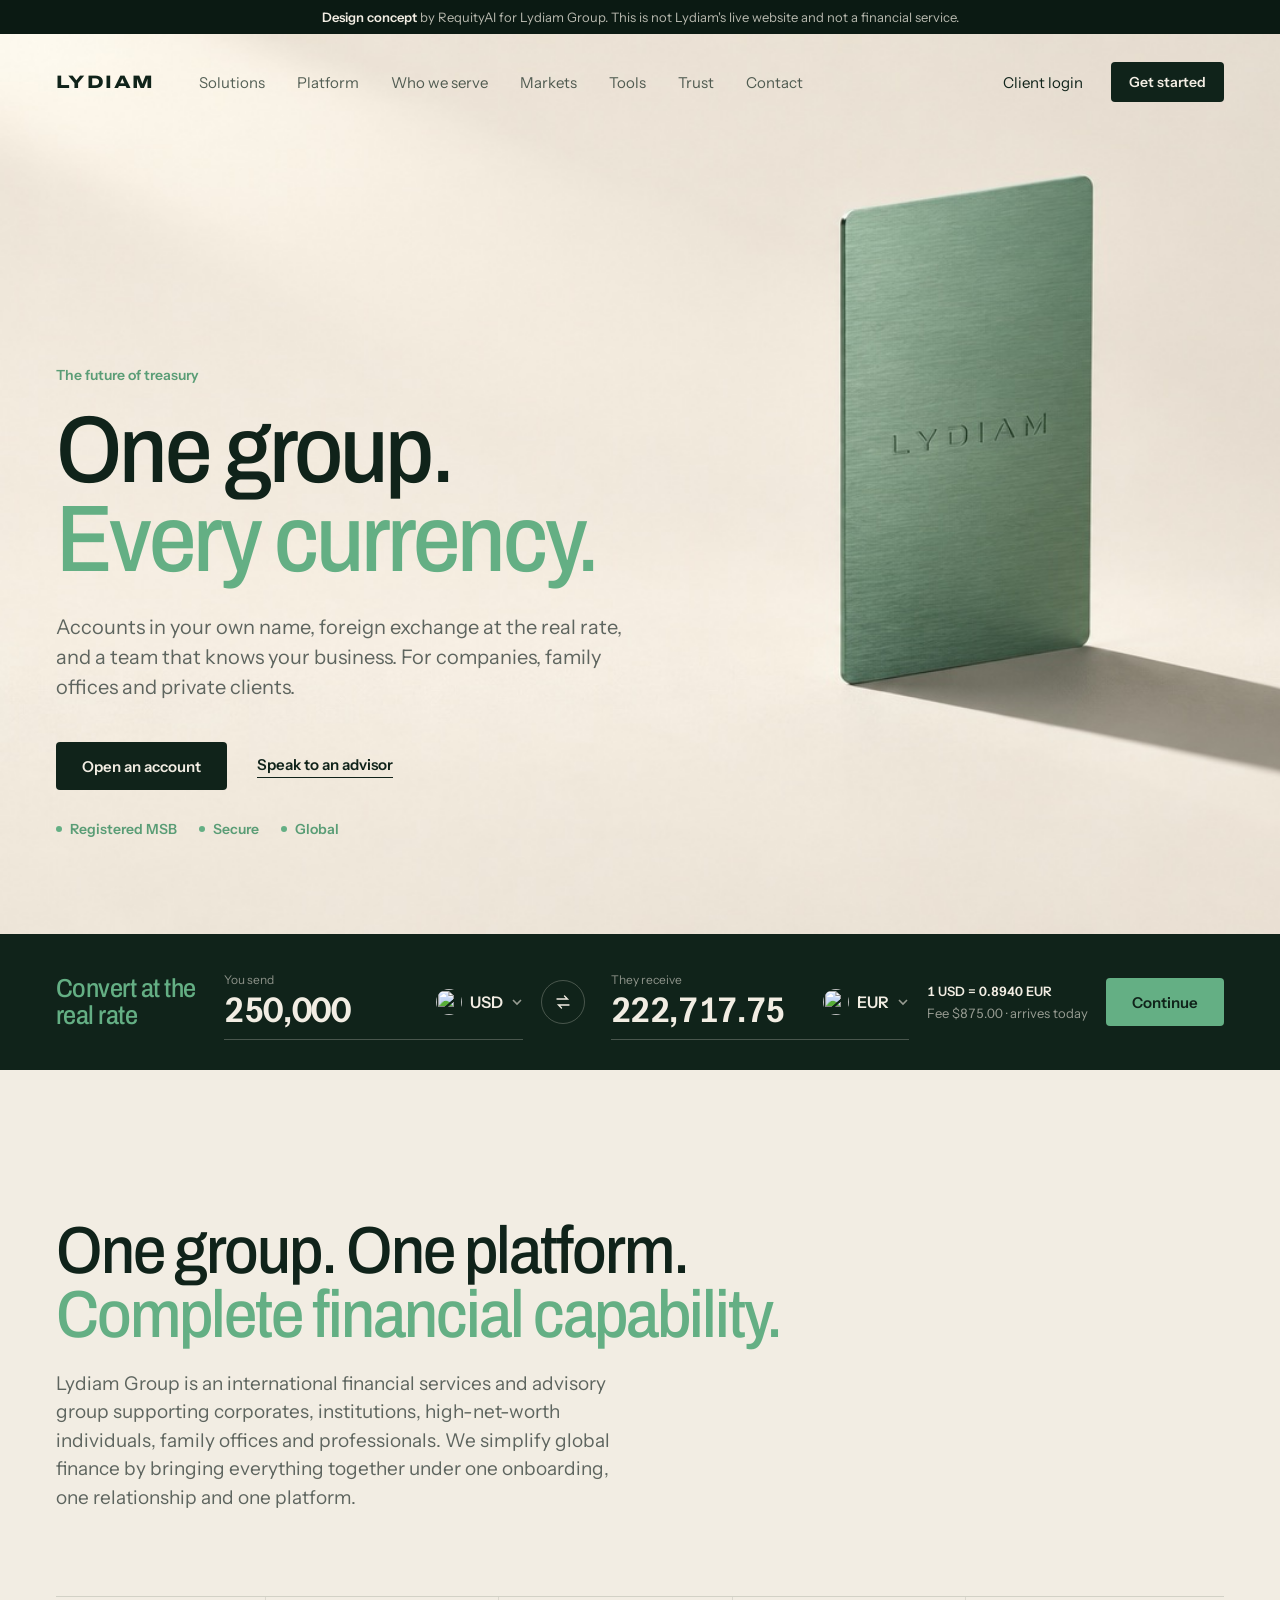
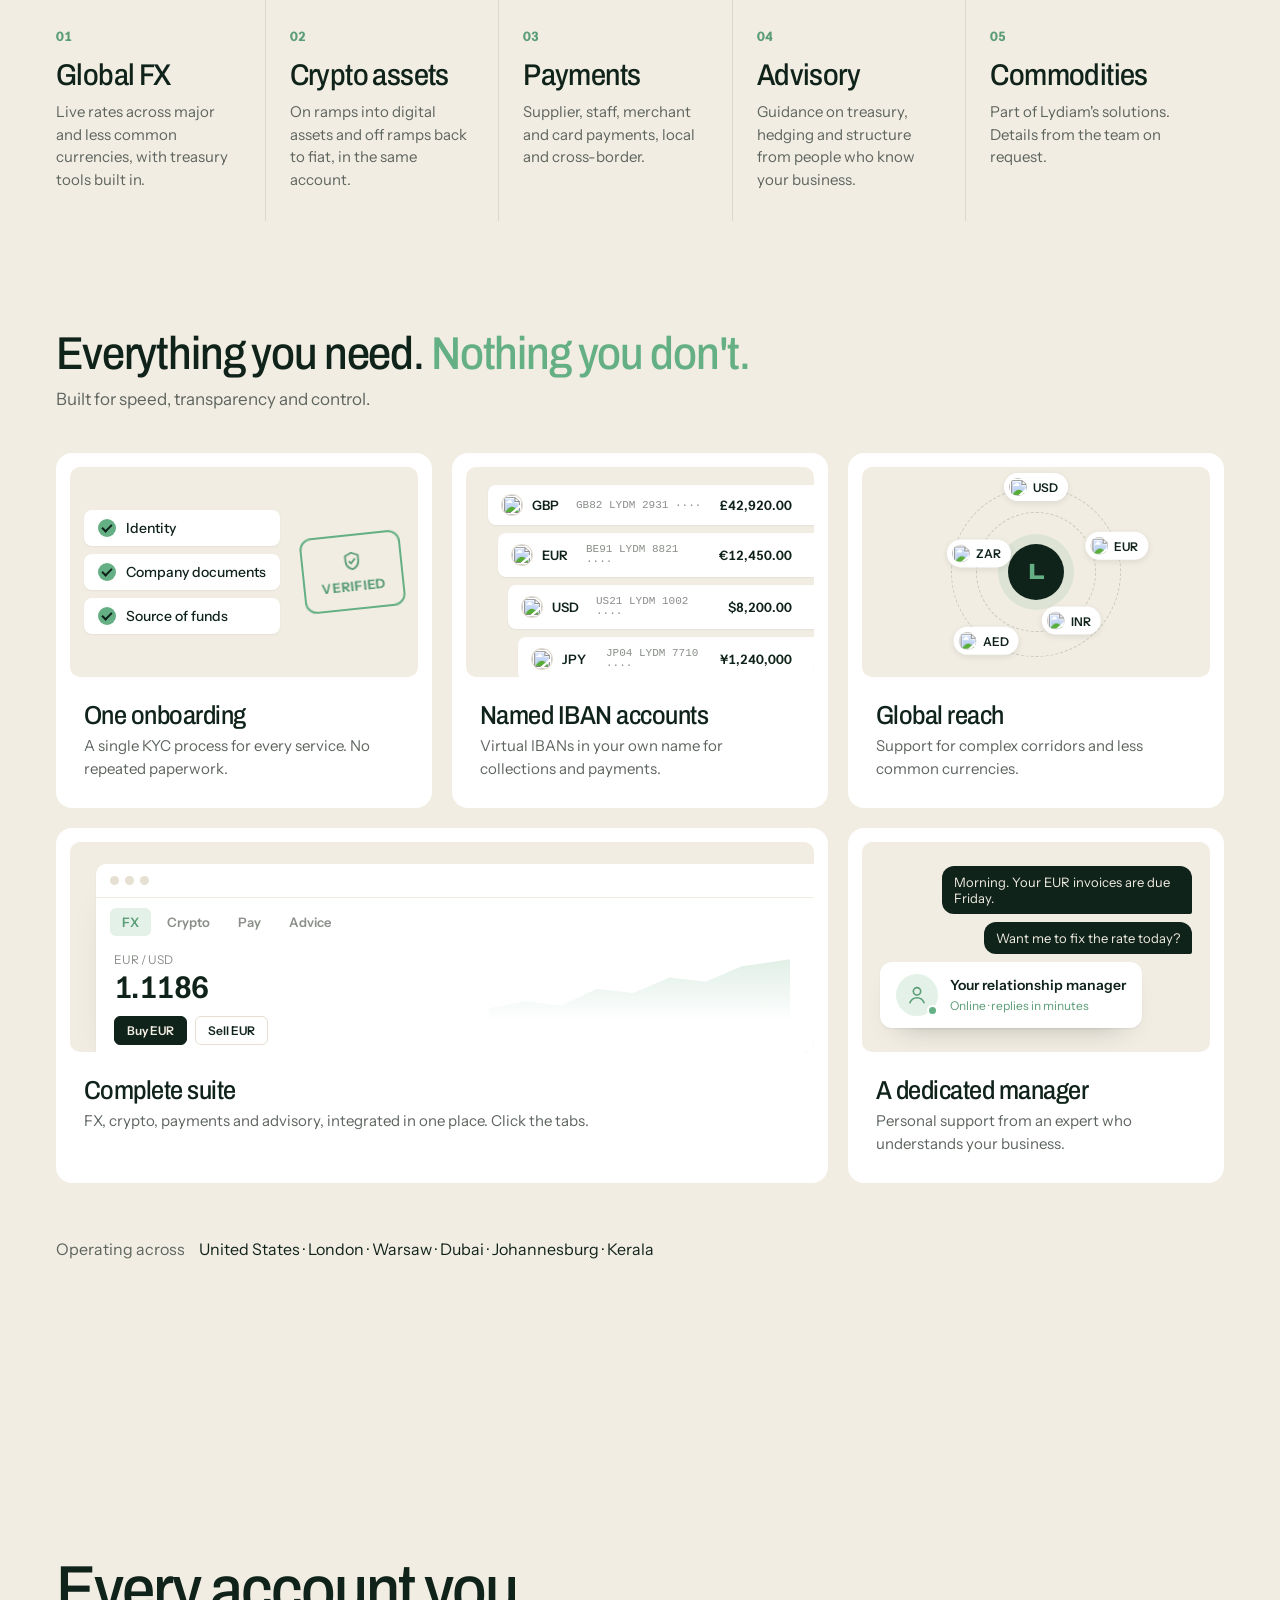
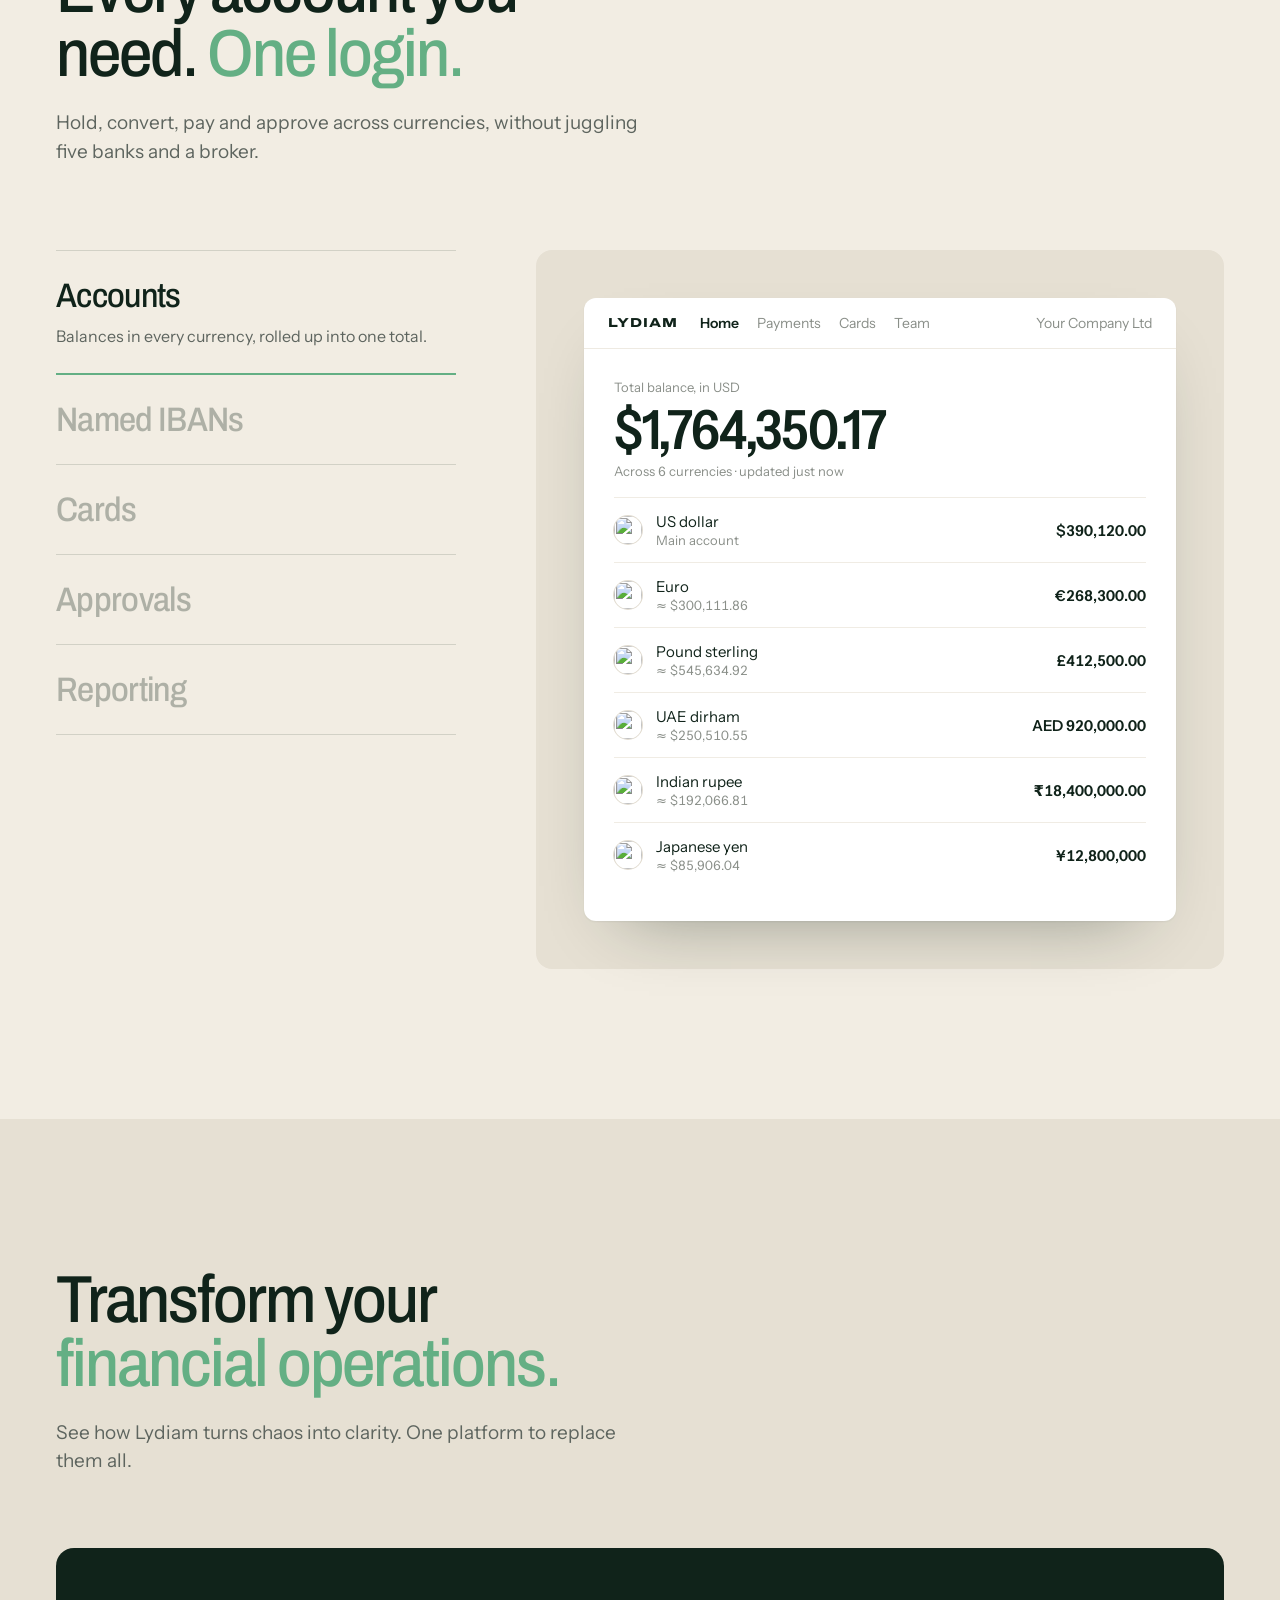
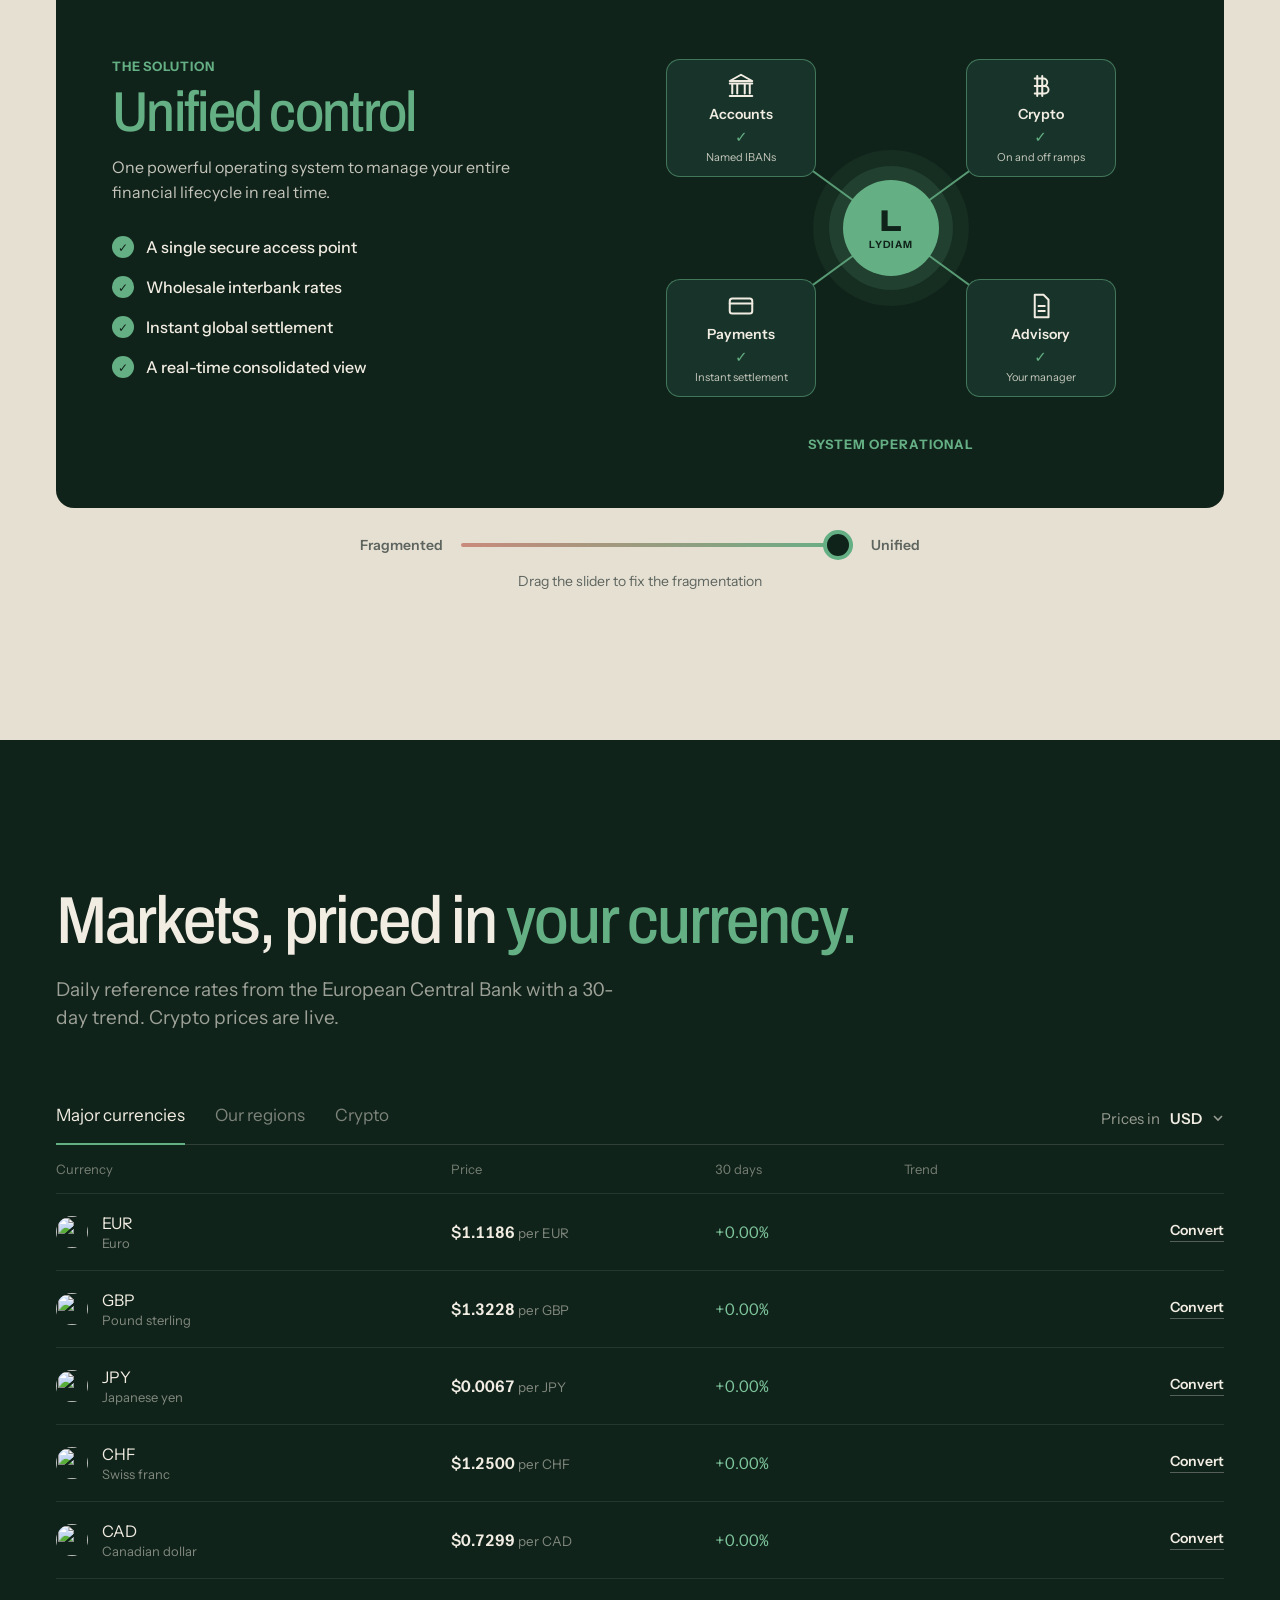
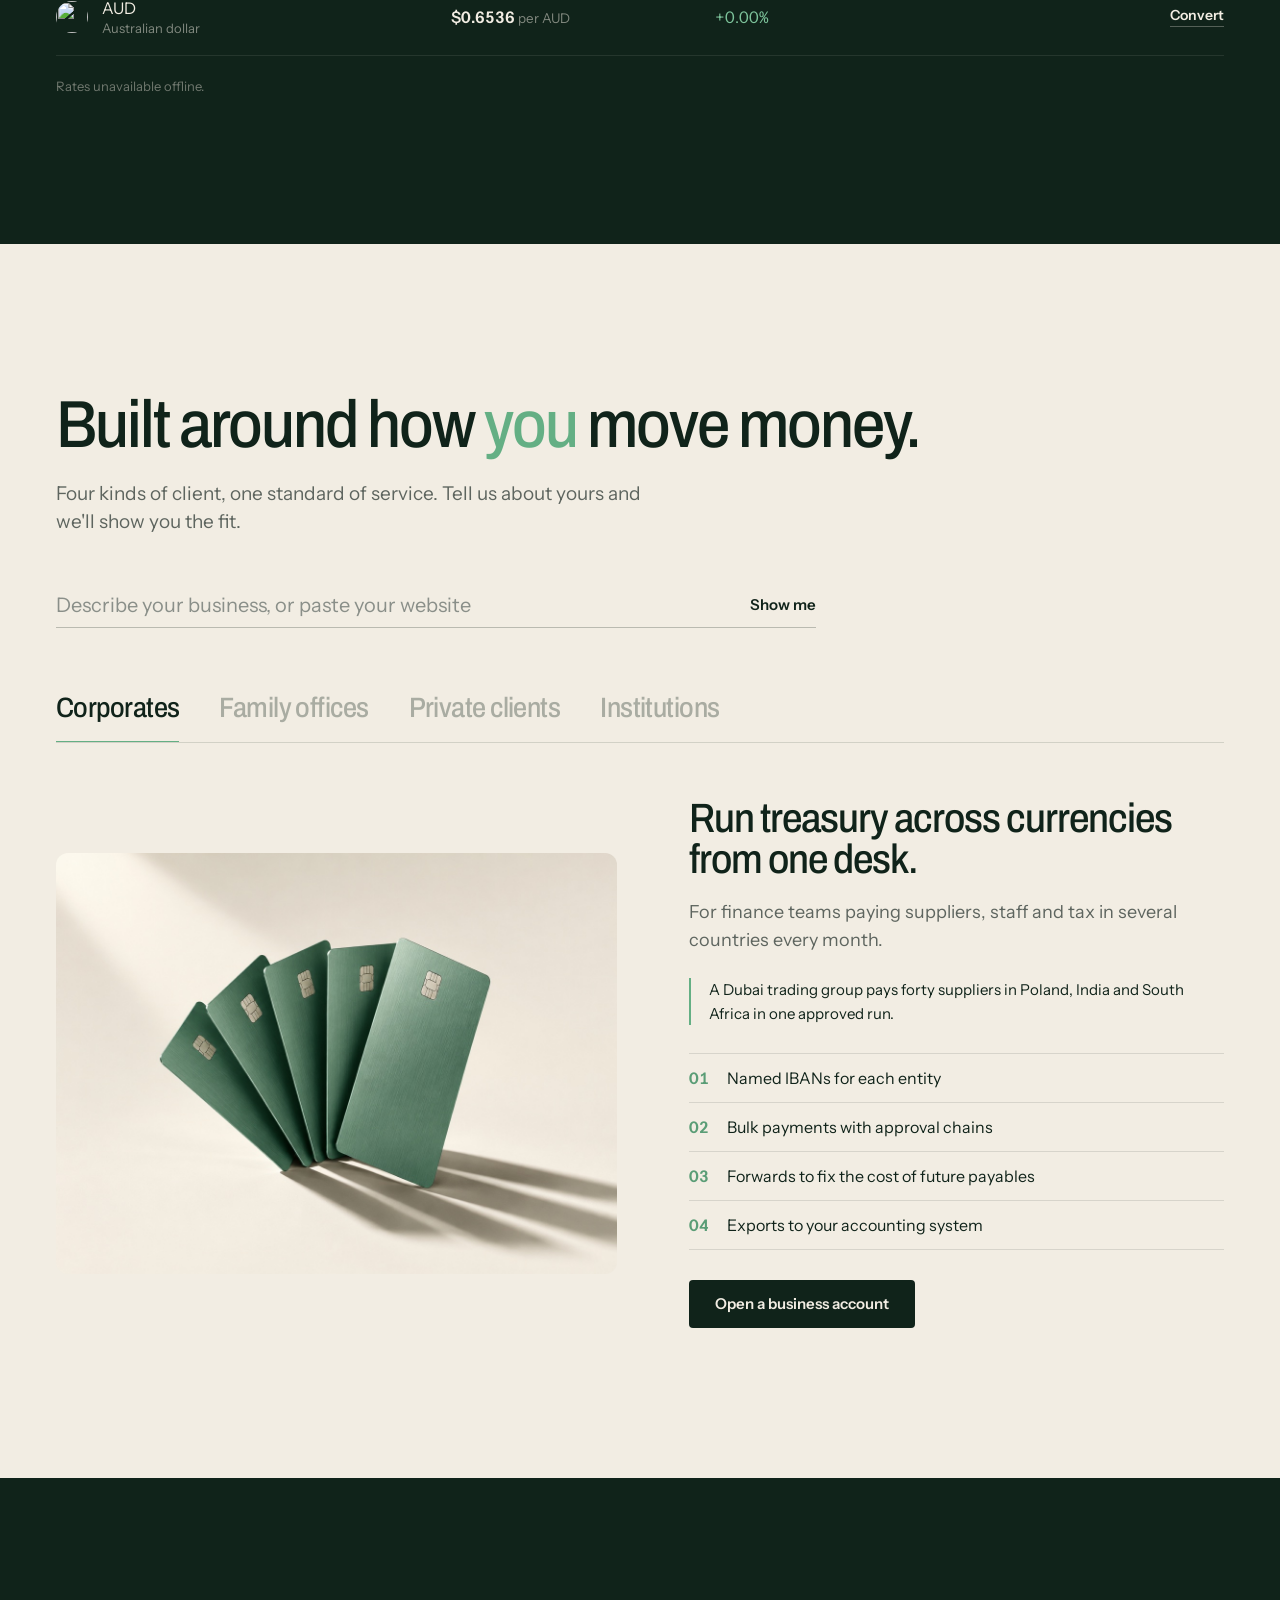
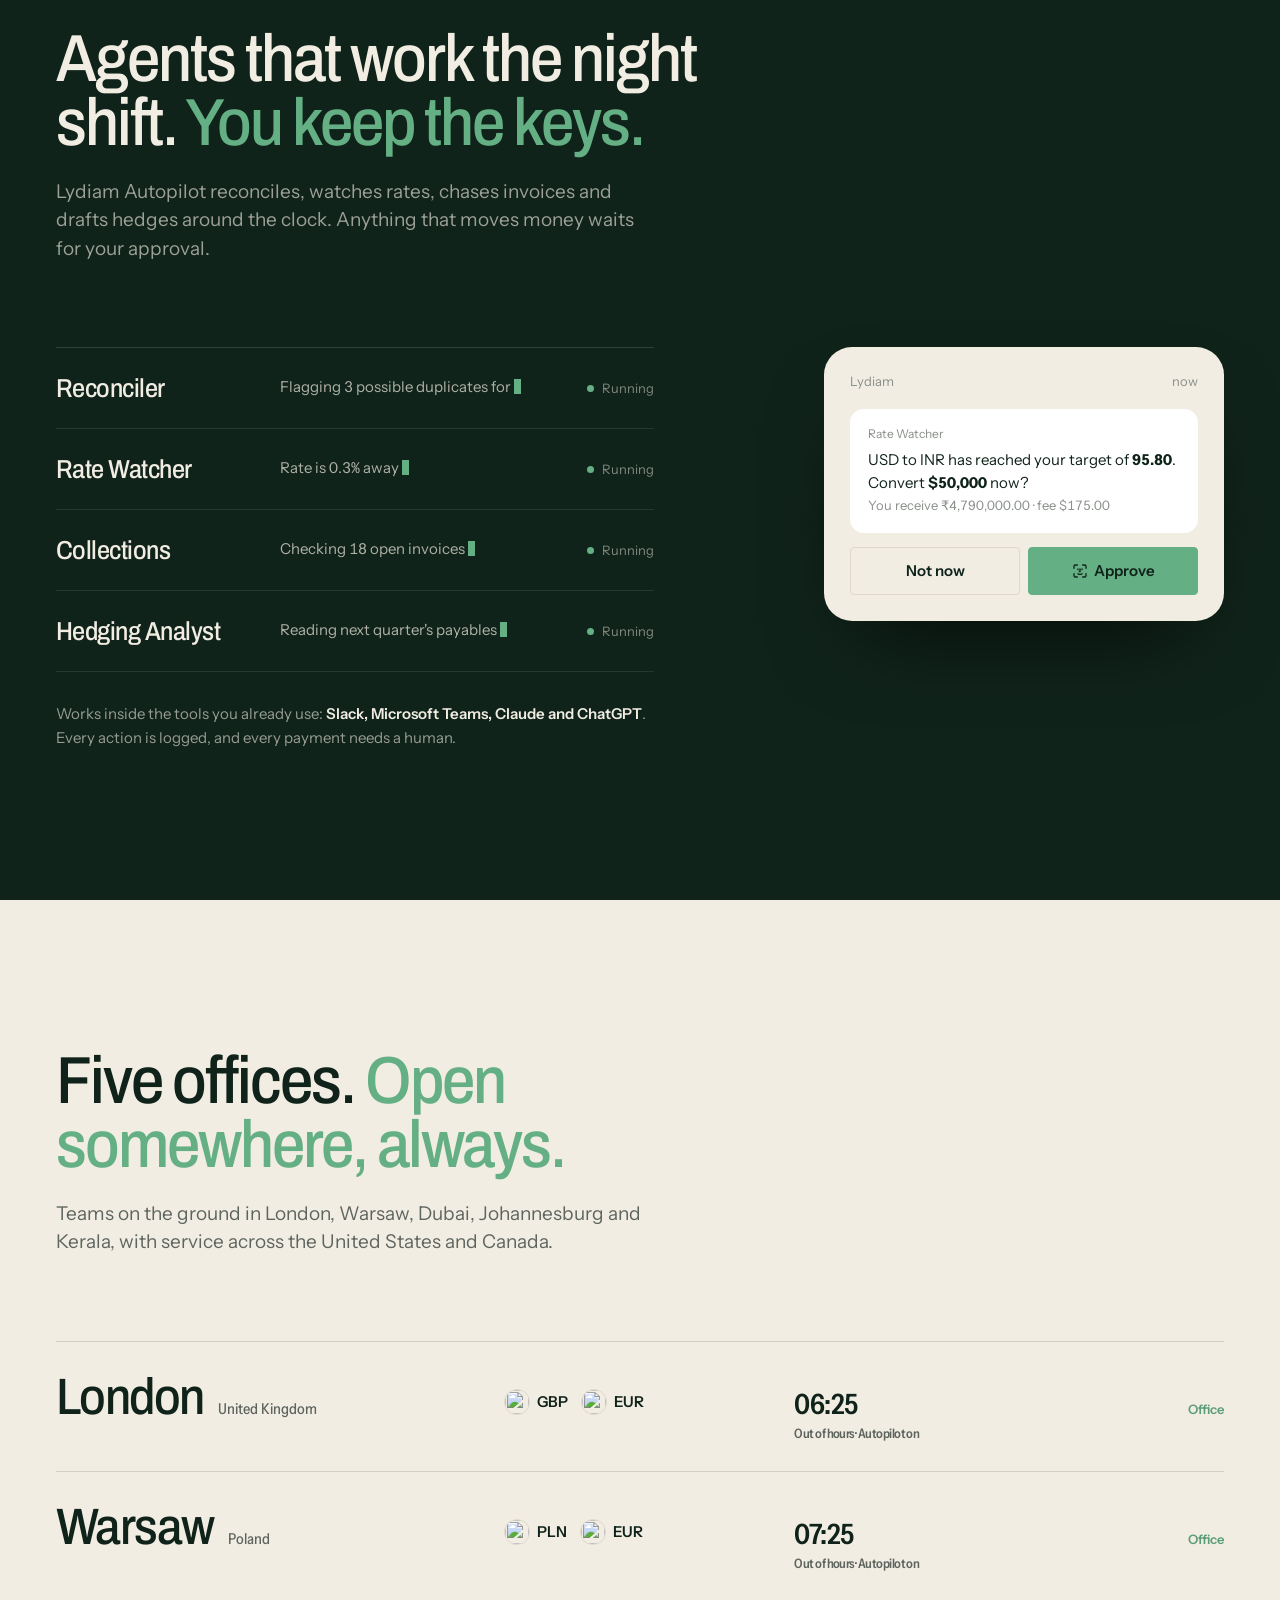
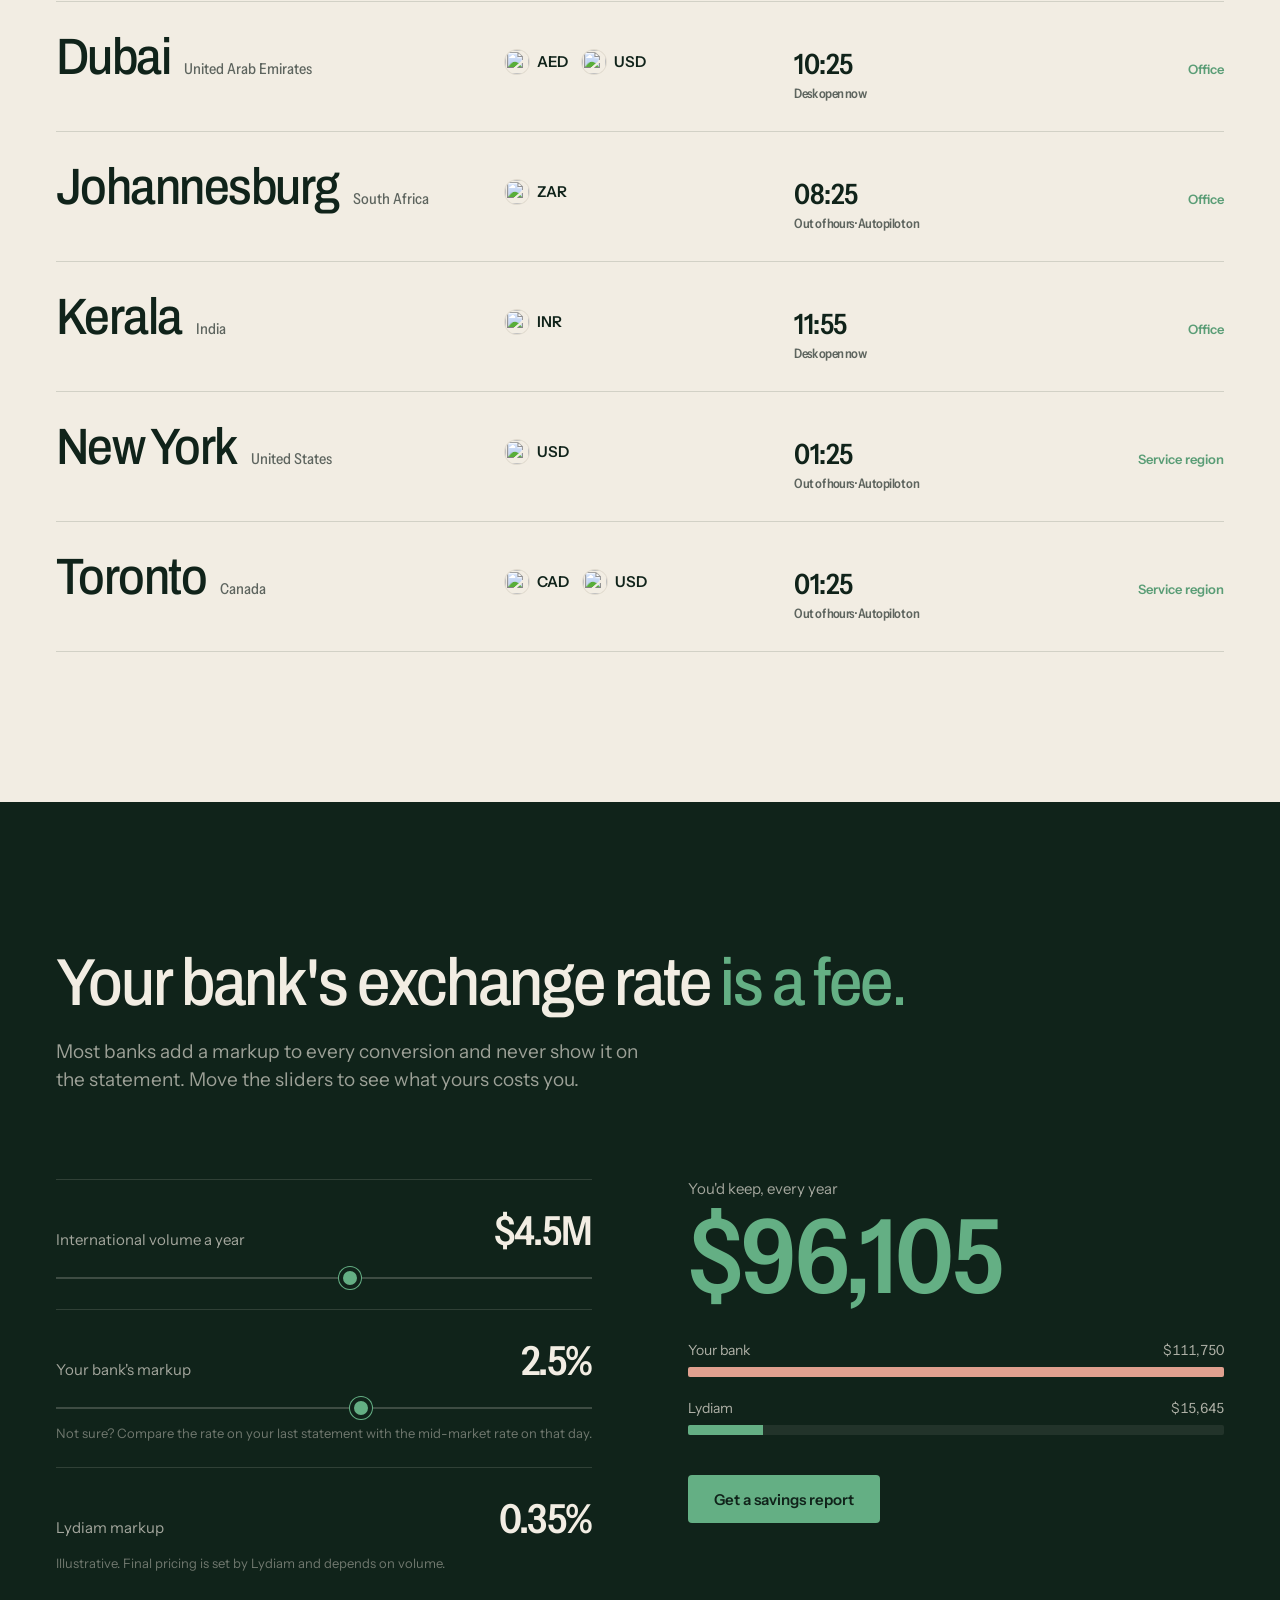
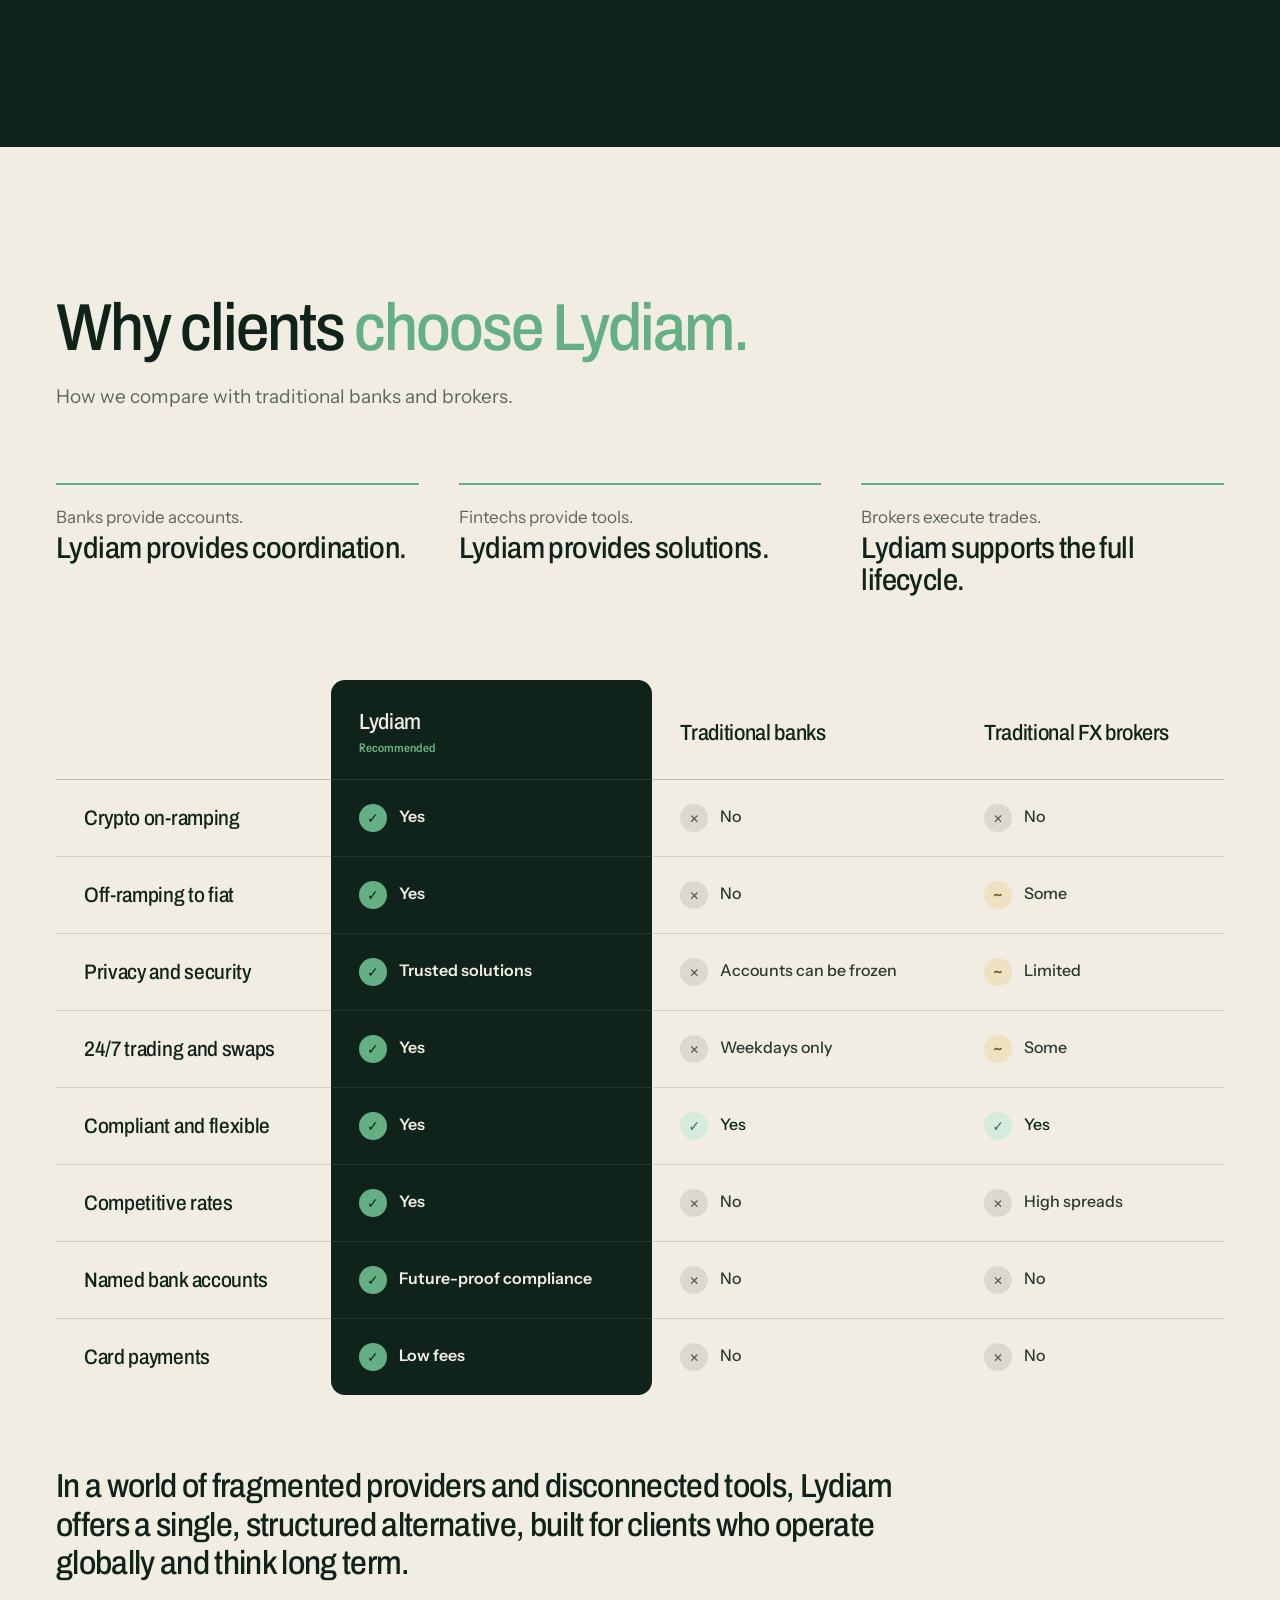
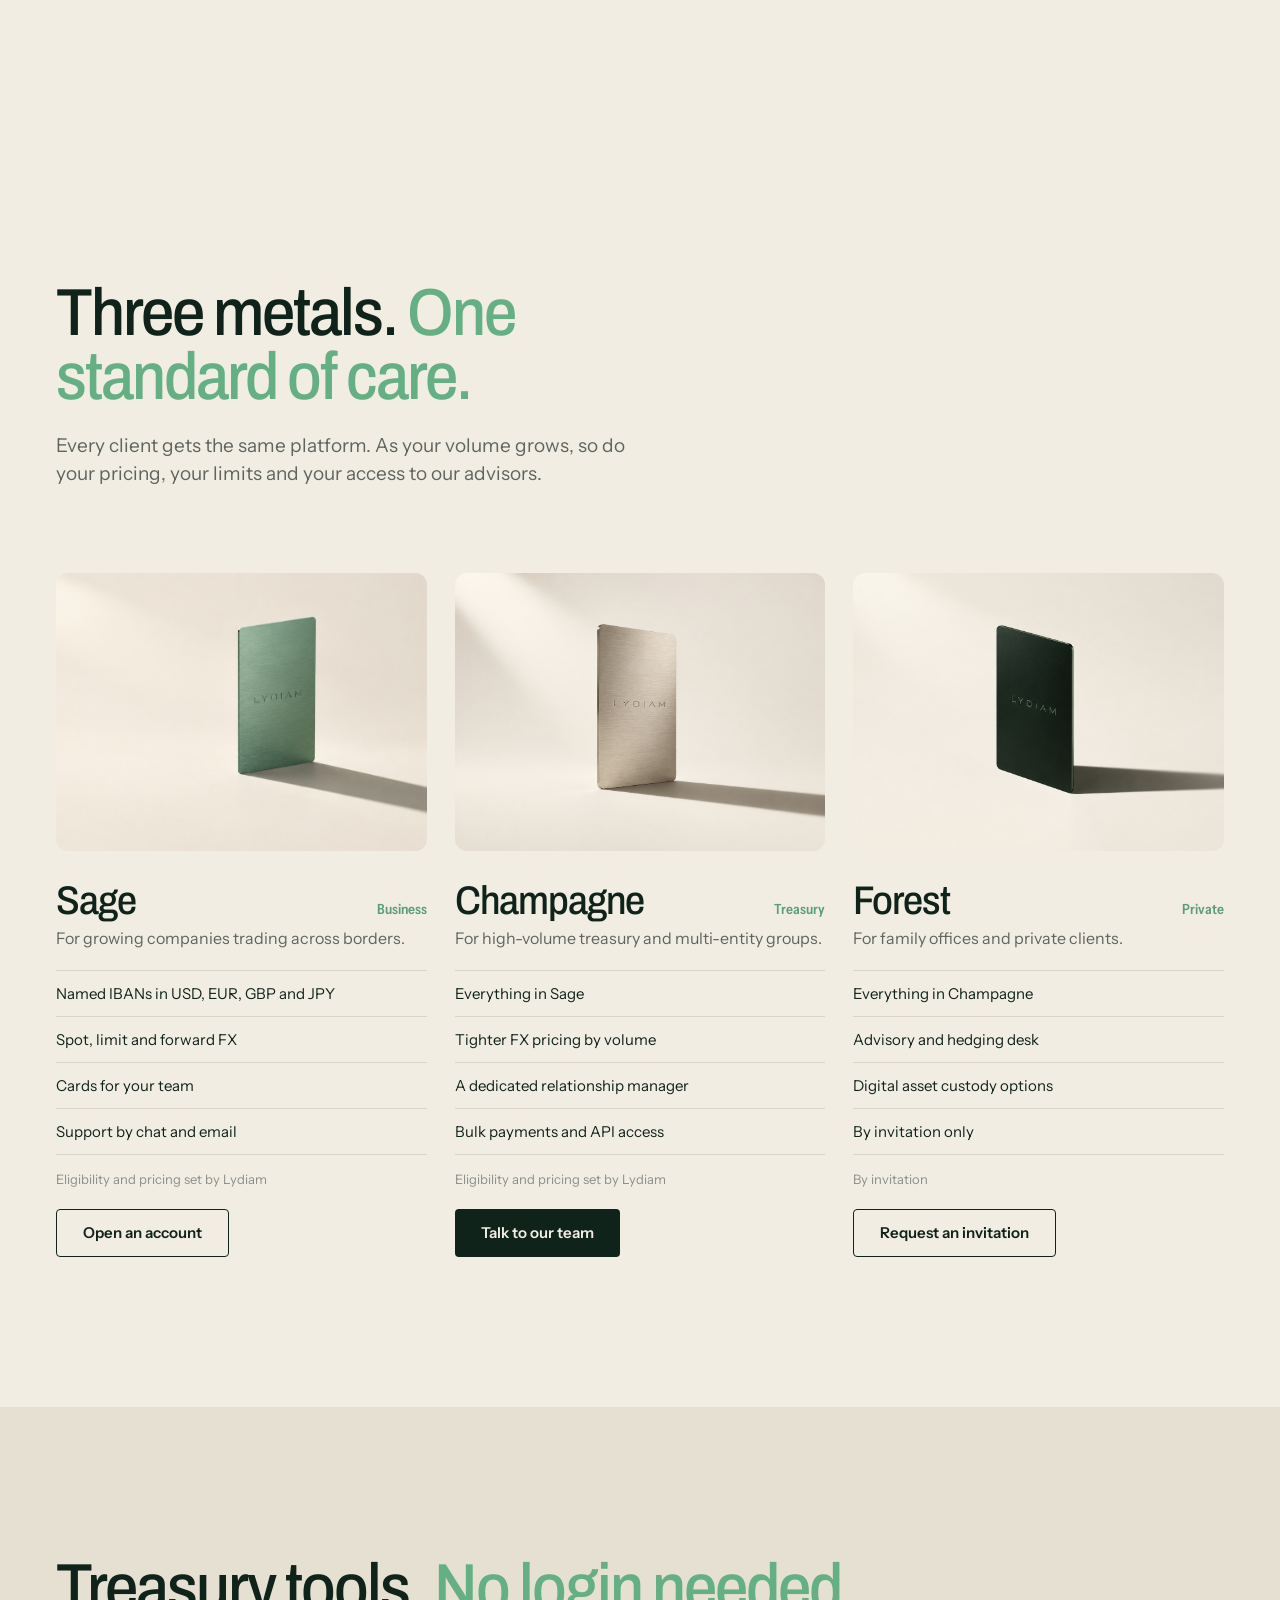
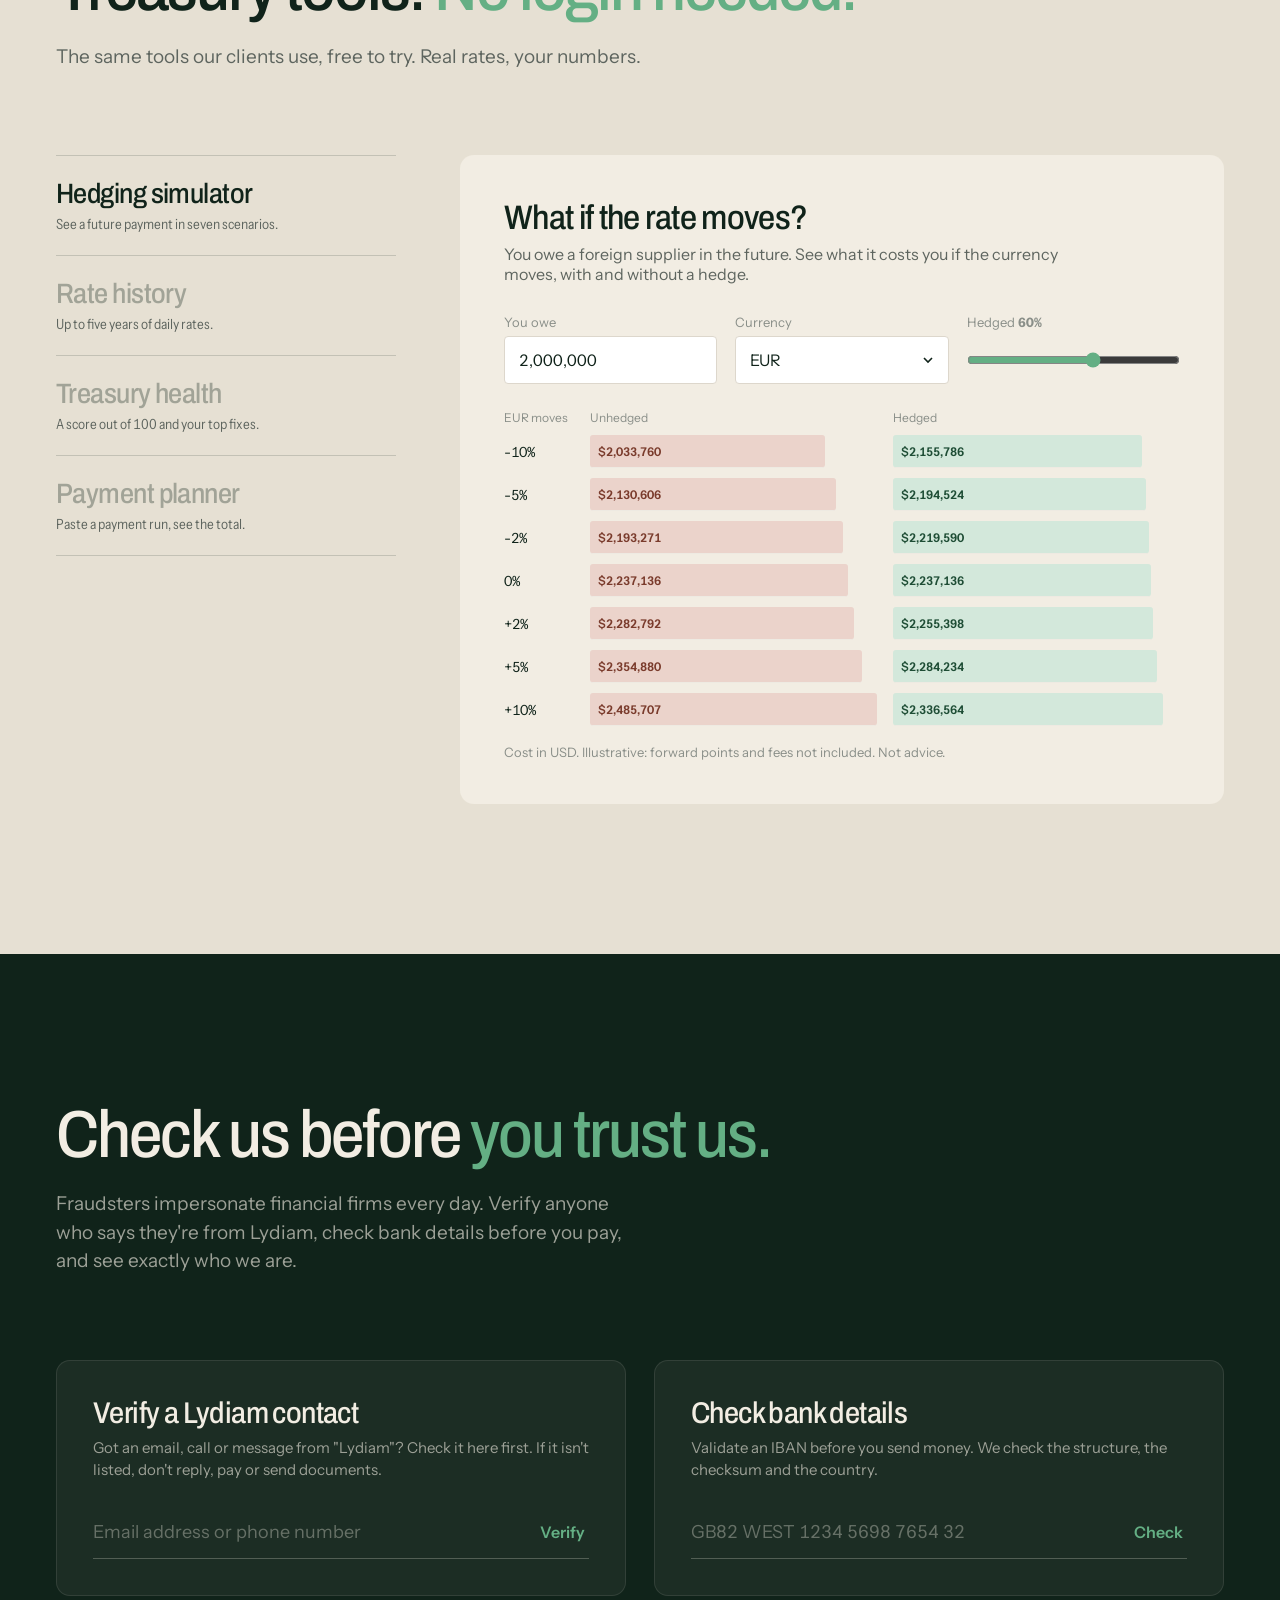
==== commit 4f8cde22: "Graphic feature cards and a morphing transform scene, matching the original's intent Co-Authored-By:" ====
--- a/index.html
+++ b/index.html
@@ -48,12 +48,53 @@
     </div>
     <div class="need">
       <h3>Everything you need. <span>Nothing you don't.</span></h3><p class="k2">Built for speed, transparency and control.</p>
-      <div class="need-g">
-        <div><b>One onboarding</b><span>A single KYC process for every service. No repeated paperwork.</span></div>
-        <div><b>Named IBAN accounts</b><span>Virtual IBANs in your own name for collections and payments, in USD, EUR, GBP and JPY.</span></div>
-        <div><b>Global reach</b><span>Support for complex corridors and less common currencies.</span></div>
-        <div><b>Complete suite</b><span>FX, crypto, payments and advisory, integrated in one place.</span></div>
-        <div><b>A dedicated manager</b><span>Personal support from an expert who understands your business.</span></div>
+      <div class="bx">
+        <div class="bx-c">
+          <div class="bx-art onb">
+            <div class="onb-list"><div class="ok"><i></i>Identity</div><div class="ok"><i></i>Company documents</div><div class="ok"><i></i>Source of funds</div></div>
+            <div class="stamp"><svg width="22" height="22" viewBox="0 0 24 24" fill="none" stroke="currentColor" stroke-width="2"><path d="M12 3l7 3v6c0 4.5-3 7.5-7 9-4-1.5-7-4.5-7-9V6z"/><path d="M8.5 12l2.5 2.5 4.5-5"/></svg>Verified</div>
+          </div>
+          <h4>One onboarding</h4><p>A single KYC process for every service. No repeated paperwork.</p>
+        </div>
+        <div class="bx-c">
+          <div class="bx-art iban">
+            <div class="ib"><img src="https://flagcdn.com/w80/gb.png" alt=""><b>GBP</b><span>GB82 LYDM 2931 ····</span><em>£42,920.00</em></div>
+            <div class="ib"><img src="https://flagcdn.com/w80/eu.png" alt=""><b>EUR</b><span>BE91 LYDM 8821 ····</span><em>€12,450.00</em></div>
+            <div class="ib"><img src="https://flagcdn.com/w80/us.png" alt=""><b>USD</b><span>US21 LYDM 1002 ····</span><em>$8,200.00</em></div>
+            <div class="ib"><img src="https://flagcdn.com/w80/jp.png" alt=""><b>JPY</b><span>JP04 LYDM 7710 ····</span><em>¥1,240,000</em></div>
+          </div>
+          <h4>Named IBAN accounts</h4><p>Virtual IBANs in your own name for collections and payments.</p>
+        </div>
+        <div class="bx-c">
+          <div class="bx-art orbit">
+            <div class="ring r1"></div><div class="ring r2"></div>
+            <div class="hub">L</div>
+            <div class="spin s1"><span><img src="https://flagcdn.com/w80/us.png" alt="">USD</span></div>
+            <div class="spin s2"><span><img src="https://flagcdn.com/w80/eu.png" alt="">EUR</span></div>
+            <div class="spin s3"><span><img src="https://flagcdn.com/w80/in.png" alt="">INR</span></div>
+            <div class="spin s4"><span><img src="https://flagcdn.com/w80/ae.png" alt="">AED</span></div>
+            <div class="spin s5"><span><img src="https://flagcdn.com/w80/za.png" alt="">ZAR</span></div>
+          </div>
+          <h4>Global reach</h4><p>Support for complex corridors and less common currencies.</p>
+        </div>
+        <div class="bx-c wide">
+          <div class="bx-art suite">
+            <div class="win">
+              <div class="win-bar"><i></i><i></i><i></i></div>
+              <div class="win-tabs" id="st-tabs"><button class="on" data-t="fx">FX</button><button data-t="cr">Crypto</button><button data-t="pay">Pay</button><button data-t="adv">Advice</button></div>
+              <div class="win-body" id="st-body"></div>
+            </div>
+          </div>
+          <h4>Complete suite</h4><p>FX, crypto, payments and advisory, integrated in one place. Click the tabs.</p>
+        </div>
+        <div class="bx-c">
+          <div class="bx-art mgr">
+            <div class="bubble2 b1">Morning. Your EUR invoices are due Friday.</div>
+            <div class="bubble2 b2">Want me to fix the rate today?</div>
+            <div class="mcardx"><div class="av2"><svg width="22" height="22" viewBox="0 0 24 24" fill="none" stroke="currentColor" stroke-width="1.8"><circle cx="12" cy="8" r="4"/><path d="M4 21c1.5-4 4.5-6 8-6s6.5 2 8 6"/></svg><i></i></div><div><b>Your relationship manager</b><span>Online · replies in minutes</span></div></div>
+          </div>
+          <h4>A dedicated manager</h4><p>Personal support from an expert who understands your business.</p>
+        </div>
       </div>
     </div>
     <p class="ops"><span>Operating across</span>United States · London · Warsaw · Dubai · Johannesburg · Kerala</p>
@@ -131,17 +172,30 @@
 
 <section class="sec stone" id="transform">
   <div class="wrap">
-    <div class="head"><h2>Transform your <span>financial operations.</span></h2><p>One platform to replace the patchwork. Drag the handle to see the difference.</p></div>
-    <div class="ba" id="ba">
-      <div class="ba-side old"><p class="ba-k">The traditional way</p><h3>Fragmented chaos</h3><p class="ba-d">Managing treasury across disconnected providers creates operational risk and kills efficiency.</p>
-        <ul><li>Multiple logins and 2FA fatigue</li><li>Opaque FX rates and hidden fees</li><li>Slow T+2 settlement</li><li>Scattered reporting and data</li></ul>
-        <div class="ba-tags"><span>Bank A</span><span>Crypto app</span><span>Payments provider</span><span>Advisor</span><em>Connection failed</em></div></div>
-      <div class="ba-side new" id="ba-new"><p class="ba-k">The Lydiam way</p><h3>Unified control</h3><p class="ba-d">One operating system to manage your entire financial lifecycle in real time.</p>
-        <ul><li>A single secure access point</li><li>Wholesale interbank rates</li><li>Instant global settlement</li><li>A real-time consolidated view</li></ul>
-        <div class="ba-tags"><span>Lydiam</span><em class="ok">System operational</em></div></div>
-      <div class="ba-handle" id="ba-h"><i></i></div>
-      <input type="range" id="ba-r" min="0" max="100" value="50" aria-label="Compare the traditional way with Lydiam">
-    </div>
+    <div class="head"><h2>Transform your <span>financial operations.</span></h2><p>See how Lydiam turns chaos into clarity. One platform to replace them all.</p></div>
+    <div class="tx" id="tx">
+      <div class="tx-bg"></div>
+      <div class="tx-copy">
+        <div class="tx-c c-old"><p class="tf-k">The problem</p><h3>Fragmented chaos</h3><p class="tf-d">Managing treasury across disconnected providers creates operational risk and kills efficiency.</p>
+          <ul><li>Multiple logins and 2FA fatigue</li><li>Opaque FX rates and hidden fees</li><li>Slow T+2 settlement</li><li>Scattered reporting and data</li></ul></div>
+        <div class="tx-c c-new"><p class="tf-k">The solution</p><h3>Unified control</h3><p class="tf-d">One powerful operating system to manage your entire financial lifecycle in real time.</p>
+          <ul><li>A single secure access point</li><li>Wholesale interbank rates</li><li>Instant global settlement</li><li>A real-time consolidated view</li></ul></div>
+      </div>
+      <div class="tx-art" id="tx-art">
+        <svg class="tx-broken" viewBox="0 0 560 440" preserveAspectRatio="none"><path d="M30 70 L530 320"/><path d="M50 400 L510 40"/><path d="M0 230 L560 190"/><path d="M290 0 L250 440"/></svg>
+        <svg class="tx-links" viewBox="0 0 560 440"><path id="xl1" d="M280 220 L129 110"/><path id="xl2" d="M280 220 L431 110"/><path id="xl3" d="M280 220 L129 330"/><path id="xl4" d="M280 220 L431 330"/>
+          <circle r="4"><animateMotion dur="2.2s" repeatCount="indefinite"><mpath href="#xl1"/></animateMotion></circle><circle r="4"><animateMotion dur="2.6s" repeatCount="indefinite"><mpath href="#xl2"/></animateMotion></circle>
+          <circle r="4"><animateMotion dur="2.4s" repeatCount="indefinite"><mpath href="#xl3"/></animateMotion></circle><circle r="4"><animateMotion dur="2.8s" repeatCount="indefinite"><mpath href="#xl4"/></animateMotion></circle></svg>
+        <div class="xt" data-i="0"><svg viewBox="0 0 24 24"><path d="M3 10h18M5 10v8M9 10v8M15 10v8M19 10v8M3 20h18M12 3l9 5H3z"/></svg><b data-a="Bank A" data-b="Accounts">Bank A</b><em></em><small data-a="Login 1 of 4" data-b="Named IBANs">Login 1 of 4</small></div>
+        <div class="xt" data-i="1"><svg viewBox="0 0 24 24"><path d="M9 4v16M13 4v16M7 6h7a3 3 0 0 1 0 6H7m0 0h8a3 3 0 0 1 0 6H7"/></svg><b data-a="Crypto app" data-b="Crypto">Crypto app</b><em></em><small data-a="Login 2 of 4" data-b="On and off ramps">Login 2 of 4</small></div>
+        <div class="xt" data-i="2"><svg viewBox="0 0 24 24"><rect x="3" y="6" width="18" height="12" rx="2"/><path d="M3 10h18"/></svg><b data-a="Payments" data-b="Payments">Payments</b><em></em><small data-a="T+2 settlement" data-b="Instant settlement">T+2 settlement</small></div>
+        <div class="xt" data-i="3"><svg viewBox="0 0 24 24"><path d="M7 3h7l4 4v14H7z"/><path d="M10 12h5M10 16h5"/></svg><b data-a="Advisor" data-b="Advisory">Advisor</b><em></em><small data-a="Email and spreadsheets" data-b="Your manager">Email and spreadsheets</small></div>
+        <div class="xcore">L<span>Lydiam</span></div>
+        <p class="tx-state" id="tx-state">Connection failed</p>
+      </div>
+    </div>
+    <div class="tx-ctl"><span>Fragmented</span><input type="range" id="tx-r" min="0" max="100" value="0" aria-label="Drag to fix the fragmentation"><span>Unified</span></div>
+    <p class="tf-hint">Drag the slider to fix the fragmentation</p>
   </div>
 </section>
 
@@ -567,8 +621,22 @@
 document.getElementById('br-f').onsubmit=e=>{e.preventDefault();const v=document.getElementById('br-in').value;document.getElementById('br-ok').textContent=/^\S+@\S+\.\S+$/.test(v)?'Thanks. You\'re on the list (prototype, nothing sent).':'Please enter a valid email.'};
 </script>
 <script>
-(()=>{const r=document.getElementById('ba-r'),n=document.getElementById('ba-new'),h=document.getElementById('ba-h');
-const set=v=>{n.style.clipPath=`inset(0 0 0 ${v}%)`;h.style.left=v+'%'};r.addEventListener('input',e=>set(+e.target.value));set(50);})();
+(()=>{const r=document.getElementById('tx-r'),box=document.getElementById('tx'),tiles=[...document.querySelectorAll('.xt')],st=document.getElementById('tx-state');
+const A=[[17,22,-9],[74,12,7],[11,73,6],[70,76,-8]],B=[[23,25,0],[77,25,0],[23,75,0],[77,75,0]];
+const ease=t=>t<.5?2*t*t:1-Math.pow(-2*t+2,2)/2;
+function set(v){const t=ease(v/100);box.style.setProperty('--t',t);const on=t>.5;box.classList.toggle('on',on);
+  tiles.forEach((el,i)=>{const x=A[i][0]+(B[i][0]-A[i][0])*t,y=A[i][1]+(B[i][1]-A[i][1])*t,rt=A[i][2]*(1-t);el.style.left=x+'%';el.style.top=y+'%';el.style.transform=`translate(-50%,-50%) rotate(${rt}deg)`;
+    el.querySelectorAll('[data-a]').forEach(n=>n.textContent=on?n.dataset.b:n.dataset.a)});
+  st.textContent=on?'System operational':'Connection failed';r.value=v}
+r.addEventListener('input',e=>set(+e.target.value));set(0);
+let done=false;new IntersectionObserver(es=>{if(es[0].isIntersecting&&!done){done=true;if(matchMedia('(prefers-reduced-motion: reduce)').matches){set(100);return}
+  setTimeout(()=>{let t0=null;const step=ts=>{t0=t0||ts;const k=Math.min(1,(ts-t0)/1800);set(Math.round(k*100));if(k<1)requestAnimationFrame(step)};requestAnimationFrame(step)},500)}},{threshold:.45}).observe(box);})();
+(()=>{const P={fx:'<div class="sb-k">EUR / USD</div><div class="sb-big" id="st-fx">1.0842</div><div class="sb-row"><span>Buy EUR</span><span>Sell EUR</span></div><div class="sb-spark"></div>',
+cr:'<div class="sb-k">Bitcoin</div><div class="sb-big">On ramp ready</div><div class="sb-row"><span>Buy</span><span>Sell to fiat</span></div><div class="sb-spark"></div>',
+pay:'<div class="sb-k">Payment run · 40 suppliers</div><div class="sb-big">Approved by 2</div><div class="sb-row"><span>Schedule</span><span>Send now</span></div><div class="sb-spark"></div>',
+adv:'<div class="sb-k">Advisory</div><div class="sb-big">Hedge 60% of Q4</div><div class="sb-row"><span>Review</span><span>Book a call</span></div><div class="sb-spark"></div>'};
+const b=document.getElementById('st-body'),show=k=>{b.innerHTML=P[k];document.querySelectorAll('#st-tabs button').forEach(x=>x.classList.toggle('on',x.dataset.t===k));if(k==='fx'&&window.LY){const R=LY.rates();const e=document.getElementById('st-fx');if(e)e.textContent=(R.USD/R.EUR).toFixed(4)}};
+document.querySelectorAll('#st-tabs button').forEach(x=>x.onclick=()=>show(x.dataset.t));show('fx');window.LY&&LY.subs.push(()=>{const e=document.getElementById('st-fx');if(e){const R=LY.rates();e.textContent=(R.USD/R.EUR).toFixed(4)}});})();
 </script>
 </body>
 </html>
--- a/site.css
+++ b/site.css
@@ -496,6 +496,190 @@
 .stmt{font-family:Archivo;font-stretch:87.5%;font-weight:500;font-size:clamp(26px,2.6vw,36px);letter-spacing:-.02em;line-height:1.15;max-width:26em;margin-top:72px;font-feature-settings:normal}
 .fg{grid-template-columns:1.6fr repeat(4,1fr)}
 @media(max-width:1000px){.pillars,.need-g{grid-template-columns:1fr 1fr}.pillars a{border-right:0;margin-right:0;padding-right:0}.vs{grid-template-columns:1fr;gap:24px}.ba{height:auto}.ba-side{position:relative;padding:28px!important}.ba-side.new{clip-path:none!important}.ba-handle,.ba input{display:none}.wt{font-size:14px}}
+/* ---------- tables, upgraded ---------- */
+.wt{border-collapse:separate;border-spacing:0;background:#fff;border-radius:18px;box-shadow:0 1px 2px rgba(16,35,26,.05),0 40px 80px -50px rgba(16,35,26,.45);overflow:hidden}
+.wt th,.wt td{padding:24px 28px;border-bottom:1px solid #EFEBE3}
+.wt tbody tr:last-child td{border-bottom:0}
+.wt th{font-family:Archivo;font-stretch:87.5%;font-weight:500;font-size:22px;letter-spacing:-.015em;color:var(--ink);padding-top:30px;padding-bottom:24px;border-bottom:1px solid #E6E0D3;font-feature-settings:normal}
+.wt th:first-child{font-family:'Instrument Sans';font-size:13px;font-weight:600;color:#8A8F89;letter-spacing:0}
+.wt th.me{background:var(--ink);color:var(--ivory);border-bottom-color:rgba(242,237,227,.12);position:relative}
+.wt th.me:after{content:"Recommended";display:block;font-family:'Instrument Sans';font-size:12px;font-weight:600;color:var(--green);margin-top:6px;letter-spacing:0}
+.wt td:first-child{font-family:Archivo;font-stretch:87.5%;font-weight:500;font-size:21px;letter-spacing:-.015em;color:var(--ink);font-feature-settings:normal}
+.wt td{font-size:15px;color:var(--mut);vertical-align:middle}
+.wt td.me{background:var(--ink);color:var(--ivory);font-weight:600;border-bottom-color:rgba(242,237,227,.08)}
+.wt tbody tr:hover td{background:#FBFAF6}.wt tbody tr:hover td.me{background:#163024}
+.wt td.y:before,.wt td.y2:before,.wt td.n:before,.wt td.s:before{display:inline-grid;place-items:center;width:28px;height:28px;border-radius:50%;margin-right:12px;font-size:14px;font-weight:700;vertical-align:middle;color:inherit}
+.wt td.y:before{content:"✓";background:var(--green);color:var(--ink)}
+.wt td.y2:before{content:"✓";background:#E3F1E8;color:var(--green-d)}
+.wt td.n:before{content:"✕";background:#F1EEE8;color:#A9A49A;font-size:12px}
+.wt td.s:before{content:"~";background:#F6EEDB;color:#8A6A1F}
+.wt td.n,.wt td.s{color:#8A8F89}
+.wt td.y2{color:var(--ink)}
+/* entity table on dark */
+.ent{border-collapse:separate;border-spacing:0 10px;margin-top:80px}
+.ent caption{padding-bottom:8px}
+.ent th{border:0;padding:0 20px 4px}
+.ent td{background:rgba(242,237,227,.05);border:0;padding:22px 20px;font-size:15px}
+.ent td:first-child{border-radius:10px 0 0 10px;font-family:Archivo;font-stretch:87.5%;font-weight:500;font-size:22px;letter-spacing:-.015em;font-feature-settings:normal}
+.ent td:last-child{border-radius:0 10px 10px 0}
+.ent tr:hover td{background:rgba(242,237,227,.08)}
+@media(max-width:1000px){.wt th,.wt td{padding:16px 14px}.wt td:first-child{font-size:17px}.wt th{font-size:16px}.wt td.y:before,.wt td.y2:before,.wt td.n:before,.wt td.s:before{width:22px;height:22px;margin-right:6px}.ent td:first-child{font-size:18px}}
+/* comparison table: no card (B), stronger text */
+.wt{background:transparent;box-shadow:none;border-radius:0;overflow:visible}
+.wt th,.wt td{border-bottom:1px solid rgba(16,35,26,.14)}
+.wt th{border-bottom:1px solid rgba(16,35,26,.24)}
+.wt th.me{border-radius:14px 14px 0 0}
+.wt tbody tr:last-child td.me{border-radius:0 0 14px 14px}
+.wt tbody tr:hover td{background:rgba(16,35,26,.03)}
+.wt td{font-size:16px;color:var(--ink)}
+.wt td.n,.wt td.s{color:#2E3832;font-weight:500}
+.wt td.y2{color:var(--ink);font-weight:500}
+.wt td.n:before{background:rgba(16,35,26,.1);color:#4A524C}
+.wt td.s:before{background:#EFE2C2;color:#7A5A14}
+.wt td.y2:before{background:#D6EBDE;color:#2F7550}
+/* ---------- bento: everything you need ---------- */
+.bx{display:grid;grid-template-columns:repeat(3,1fr);gap:20px;margin-top:44px}
+.bx-c{background:#fff;border-radius:16px;padding:14px 14px 28px;transition:transform .3s,box-shadow .3s}
+.bx-c:hover{transform:translateY(-3px);box-shadow:0 30px 60px -40px rgba(16,35,26,.4)}
+.bx-c.wide{grid-column:span 2}
+.bx-c h4{font-family:Archivo;font-stretch:87.5%;font-weight:500;font-size:26px;letter-spacing:-.02em;margin:24px 14px 6px;font-feature-settings:normal}
+.bx-c p{font-size:15px;line-height:1.5;color:var(--mut);margin:0 14px}
+.bx-art{height:210px;border-radius:10px;background:var(--ivory);position:relative;overflow:hidden}
+.onb{display:flex;align-items:center;justify-content:center;gap:22px}
+.onb-list{display:grid;gap:8px}
+.onb-list div{display:flex;align-items:center;gap:10px;background:#fff;border-radius:8px;padding:9px 14px;font-size:14px;font-weight:500;box-shadow:0 1px 2px rgba(16,35,26,.06);opacity:0;animation:tick .5s forwards}
+.onb-list div:nth-child(2){animation-delay:.5s}.onb-list div:nth-child(3){animation-delay:1s}
+.onb-list i{width:18px;height:18px;border-radius:50%;background:var(--green);position:relative;flex-shrink:0}
+.onb-list i:after{content:"";position:absolute;left:6px;top:3px;width:4px;height:8px;border:solid var(--ink);border-width:0 2px 2px 0;transform:rotate(45deg)}
+.stamp{display:flex;flex-direction:column;align-items:center;gap:6px;color:var(--green-d);font-size:13px;font-weight:700;letter-spacing:.06em;text-transform:uppercase;border:2px solid var(--green);border-radius:12px;padding:14px 16px;transform:rotate(-6deg);opacity:0;animation:stamp .4s 1.6s forwards}
+@keyframes tick{from{opacity:0;transform:translateX(-8px)}to{opacity:1;transform:none}}
+@keyframes stamp{from{opacity:0;transform:rotate(-6deg) scale(1.4)}to{opacity:1;transform:rotate(-6deg) scale(1)}}
+.iban{padding:18px 0 0 22px}
+.ib{display:flex;align-items:center;gap:10px;background:#fff;border-radius:8px 0 0 8px;padding:10px 14px;margin-bottom:8px;font-size:13px;box-shadow:0 1px 2px rgba(16,35,26,.06);transition:transform .3s}
+.ib:nth-child(2){margin-left:10px}.ib:nth-child(3){margin-left:20px}.ib:nth-child(4){margin-left:30px}
+.bx-c:hover .ib{transform:translateX(-6px)}
+.ib img{width:20px;height:20px;border-radius:50%;object-fit:cover;box-shadow:0 0 0 1px #E2DCD0}
+.ib b{font-weight:600;width:34px}.ib span{color:#8A8F89;font-family:ui-monospace,Menlo,monospace;font-size:11px;flex:1}.ib em{font-style:normal;font-weight:600;padding-right:8px}
+.orbit .ring{position:absolute;left:50%;top:50%;border:1px dashed rgba(16,35,26,.18);border-radius:50%;transform:translate(-50%,-50%)}
+.orbit .r1{width:120px;height:120px}.orbit .r2{width:190px;height:190px}
+.orbit .hub{position:absolute;left:50%;top:50%;width:56px;height:56px;margin:-28px 0 0 -28px;border-radius:50%;background:var(--ink);color:var(--green);display:grid;place-items:center;font-family:Archivo;font-stretch:125%;font-weight:800;font-size:22px;box-shadow:0 0 0 10px rgba(100,175,132,.15)}
+.orbit .spin{position:absolute;left:50%;top:50%;width:0;height:0;animation:orb 22s linear infinite}
+.orbit .spin span{position:absolute;display:flex;align-items:center;gap:6px;background:#fff;border-radius:999px;padding:5px 10px 5px 5px;font-size:12px;font-weight:600;box-shadow:0 2px 6px rgba(16,35,26,.1);white-space:nowrap;animation:orb 22s linear infinite reverse}
+.orbit .spin img{width:18px;height:18px;border-radius:50%;object-fit:cover}
+.orbit .s1 span{transform:translate(-50%,-50%) translate(0,-95px)}
+.orbit .s2{animation-delay:-4.4s}.orbit .s2 span{animation-delay:-4.4s;transform:translate(-50%,-50%) translate(0,-95px)}
+.orbit .s3{animation-delay:-8.8s}.orbit .s3 span{animation-delay:-8.8s;transform:translate(-50%,-50%) translate(0,-60px)}
+.orbit .s4{animation-delay:-13.2s}.orbit .s4 span{animation-delay:-13.2s;transform:translate(-50%,-50%) translate(0,-95px)}
+.orbit .s5{animation-delay:-17.6s}.orbit .s5 span{animation-delay:-17.6s;transform:translate(-50%,-50%) translate(0,-60px)}
+@keyframes orb{to{rotate:360deg}}
+.suite{padding:22px 0 0 26px}
+.win{background:#fff;border-radius:10px 0 0 0;height:100%;box-shadow:0 1px 2px rgba(16,35,26,.06),0 20px 40px -28px rgba(16,35,26,.35)}
+.win-bar{display:flex;gap:6px;padding:12px 14px;border-bottom:1px solid #F0ECE4}
+.win-bar i{width:9px;height:9px;border-radius:50%;background:#E6E0D3}
+.win-tabs{display:flex;gap:4px;padding:10px 14px}
+.win-tabs button{font-size:13px;font-weight:600;padding:6px 12px;border-radius:6px;color:#8A8F89}
+.win-tabs button.on{background:#E3F1E8;color:var(--green-d)}
+.win-body{padding:6px 18px;position:relative}
+.sb-k{font-size:12px;color:#8A8F89}
+.sb-big{font-family:'Instrument Sans';font-weight:600;font-size:30px;letter-spacing:-.02em;margin:2px 0 10px}
+.sb-row{display:flex;gap:8px}.sb-row span{font-size:12px;font-weight:600;border:1px solid #E6E0D3;border-radius:6px;padding:6px 12px}
+.sb-row span:first-child{background:var(--ink);color:var(--ivory);border-color:var(--ink)}
+.sb-spark{position:absolute;right:24px;top:6px;width:42%;height:70px;background:linear-gradient(180deg,rgba(100,175,132,.22),rgba(100,175,132,0));clip-path:polygon(0 80%,12% 70%,24% 76%,36% 52%,48% 58%,60% 36%,72% 42%,84% 20%,100% 10%,100% 100%,0 100%)}
+.mgr{display:flex;flex-direction:column;justify-content:center;align-items:center;gap:8px;padding:0 18px}
+.bubble2{align-self:flex-end;background:var(--ink);color:var(--ivory);font-size:13px;padding:8px 12px;border-radius:12px 12px 2px 12px;max-width:80%;opacity:0;animation:tick .5s forwards}
+.bubble2.b1{animation-delay:.3s}.bubble2.b2{animation-delay:1.2s}
+.mcardx{display:flex;align-items:center;gap:12px;background:#fff;border-radius:12px;padding:12px 16px;box-shadow:0 1px 2px rgba(16,35,26,.06),0 14px 30px -20px rgba(16,35,26,.4);align-self:flex-start}
+.av2{width:42px;height:42px;border-radius:50%;background:#E3F1E8;color:var(--green-d);display:grid;place-items:center;position:relative}
+.av2 i{position:absolute;right:0;bottom:0;width:11px;height:11px;border-radius:50%;background:var(--green);border:2px solid #fff}
+.mcardx b{display:block;font-size:14px;font-weight:600}.mcardx span{font-size:12px;color:var(--green-d)}
+/* ---------- transform: one scene, two states ---------- */
+.tf{position:relative;margin-top:72px;border-radius:18px;overflow:hidden;height:560px;user-select:none}
+.tf-scene{position:absolute;inset:0;display:grid;grid-template-columns:1fr 1.15fr;align-items:center;gap:20px;padding:0 56px}
+.tf-scene.old{background:#DDD6C8;color:#2E3832}
+.tf-scene.new{background:var(--ink);color:var(--ivory)}
+.tf-k{font-size:13px;font-weight:700;letter-spacing:.06em;text-transform:uppercase}
+.old .tf-k{color:#B04C39}.new .tf-k{color:var(--green)}
+.tf-copy h3{font-family:Archivo;font-stretch:87.5%;font-weight:500;font-size:clamp(40px,4.4vw,64px);letter-spacing:-.03em;line-height:.95;margin:12px 0 16px;font-feature-settings:normal}
+.new .tf-copy h3{color:var(--green)}
+.tf-d{font-size:16px;line-height:1.55;opacity:.8;max-width:26em}
+.tf-copy ul{list-style:none;margin-top:22px}
+.tf-copy li{display:flex;gap:12px;align-items:center;padding:9px 0;font-size:16px;font-weight:500}
+.old .tf-copy li:before{content:"×";display:grid;place-items:center;width:22px;height:22px;border-radius:50%;background:rgba(176,76,57,.14);color:#B04C39;font-weight:700;font-size:13px}
+.new .tf-copy li:before{content:"✓";display:grid;place-items:center;width:22px;height:22px;border-radius:50%;background:var(--green);color:var(--ink);font-weight:700;font-size:12px}
+.tf-art{position:relative;height:420px}
+.tf-lines,.tf-links{position:absolute;inset:0;width:100%;height:100%}
+.tf-lines path{stroke:#C98A7C;stroke-width:1.4;stroke-dasharray:6 7;fill:none;opacity:.7}
+.tf-links path{stroke:var(--green);stroke-width:2;fill:none;opacity:.8}
+.tf-links circle{fill:var(--green)}
+.tile{position:absolute;width:150px;height:118px;border:1.5px dashed rgba(46,56,50,.3);border-radius:14px;display:flex;flex-direction:column;align-items:center;justify-content:center;gap:4px;background:rgba(255,255,255,.35);color:#6B706A}
+.tile svg{width:30px;height:30px;fill:none;stroke:currentColor;stroke-width:1.6;stroke-linecap:round;stroke-linejoin:round}
+.tile b{font-size:14px;font-weight:600}
+.tile em{font-style:normal;font-weight:700;color:#B04C39;font-size:15px}
+.tile small{font-size:11px;opacity:.75}
+.tile.t1{left:calc(23% - 75px);top:calc(25% - 59px)}.tile.t2{left:calc(77% - 75px);top:calc(25% - 59px)}
+.tile.t3{left:calc(23% - 75px);top:calc(75% - 59px)}.tile.t4{left:calc(77% - 75px);top:calc(75% - 59px)}
+.old .tile.t1{transform:rotate(-5deg)}.old .tile.t2{transform:rotate(4deg) translateY(10px)}.old .tile.t3{transform:rotate(3deg)}.old .tile.t4{transform:rotate(-4deg) translateX(10px)}
+.tile.on{border:1.5px solid rgba(100,175,132,.5);background:rgba(100,175,132,.08);color:var(--ivory)}
+.tile.on em{color:var(--green)}
+.core{position:absolute;left:50%;top:50%;width:96px;height:96px;margin:-48px 0 0 -48px;border-radius:50%;background:var(--green);color:var(--ink);display:flex;flex-direction:column;align-items:center;justify-content:center;font-family:Archivo;font-stretch:125%;font-weight:800;font-size:30px;line-height:1;box-shadow:0 0 0 14px rgba(100,175,132,.14),0 0 0 30px rgba(100,175,132,.07);animation:corep 3s ease-in-out infinite}
+.core span{font-family:'Instrument Sans';font-size:11px;font-weight:700;letter-spacing:.08em;text-transform:uppercase;margin-top:4px}
+@keyframes corep{50%{box-shadow:0 0 0 18px rgba(100,175,132,.18),0 0 0 38px rgba(100,175,132,.06)}}
+.tf-state{position:absolute;left:0;right:0;bottom:-6px;text-align:center;font-size:13px;font-weight:700;letter-spacing:.08em;text-transform:uppercase}
+.tf-state.bad{color:#B04C39}.tf-state.ok{color:var(--green)}
+.tf-handle{position:absolute;top:0;bottom:0;width:2px;background:var(--green);transform:translateX(-1px);pointer-events:none;z-index:3}
+.tf-handle i{position:absolute;top:50%;left:50%;width:52px;height:52px;margin:-26px 0 0 -26px;border-radius:50%;background:var(--green);box-shadow:0 8px 24px rgba(0,0,0,.25)}
+.tf-handle i:before,.tf-handle i:after{content:"";position:absolute;top:21px;width:8px;height:8px;border:solid var(--ink);border-width:0 0 2px 2px}
+.tf-handle i:before{left:14px;transform:rotate(45deg)}.tf-handle i:after{right:14px;transform:rotate(-135deg)}
+.tf input{position:absolute;inset:0;width:100%;height:100%;opacity:0;cursor:ew-resize;margin:0;z-index:4}
+.tf-hint{text-align:center;font-size:14px;color:var(--mut);margin-top:18px}
+@media(max-width:1000px){.bx{grid-template-columns:1fr}.bx-c.wide{grid-column:auto}.tf{height:auto}.tf-scene{position:relative;grid-template-columns:1fr;padding:30px 22px}.tf-scene.new{clip-path:none!important}.tf-handle,.tf input,.tf-hint{display:none}.tf-art{height:340px}.tile{width:120px;height:100px}.tile.t1,.tile.t3{left:calc(25% - 60px)}.tile.t2,.tile.t4{left:calc(75% - 60px)}}
+@media(prefers-reduced-motion:reduce){.onb-list div,.stamp,.bubble2{opacity:1;animation:none}.orbit .spin,.orbit .spin span{animation:none}}
+/* transform v2: one scene that morphs */
+.tx{position:relative;margin-top:72px;border-radius:18px;overflow:hidden;height:560px;display:grid;grid-template-columns:1fr 1.15fr;align-items:center;padding:0 56px;gap:20px;--t:0}
+.tx-bg{position:absolute;inset:0;background:#DDD6C8}
+.tx-bg:after{content:"";position:absolute;inset:0;background:var(--ink);opacity:var(--t)}
+.tx-copy{position:relative;height:340px}
+.tx-c{position:absolute;inset:0;transition:opacity .35s,transform .35s}
+.tx-c.c-old{color:#2E3832}.tx-c.c-new{color:var(--ivory);opacity:0;transform:translateY(10px)}
+.tx.on .c-old{opacity:0;transform:translateY(-10px)}.tx.on .c-new{opacity:1;transform:none}
+.tx-c h3{font-family:Archivo;font-stretch:87.5%;font-weight:500;font-size:clamp(40px,4.4vw,64px);letter-spacing:-.03em;line-height:.95;margin:12px 0 16px;font-feature-settings:normal}
+.c-new h3{color:var(--green)}.c-old .tf-k{color:#B04C39}.c-new .tf-k{color:var(--green)}
+.tx-c ul{list-style:none;margin-top:22px}
+.tx-c li{display:flex;gap:12px;align-items:center;padding:9px 0;font-size:16px;font-weight:500}
+.c-old li:before{content:"×";display:grid;place-items:center;width:22px;height:22px;border-radius:50%;background:rgba(176,76,57,.14);color:#B04C39;font-weight:700;font-size:13px}
+.c-new li:before{content:"✓";display:grid;place-items:center;width:22px;height:22px;border-radius:50%;background:var(--green);color:var(--ink);font-weight:700;font-size:12px}
+.tx-art{position:relative;height:440px}
+.tx-broken,.tx-links{position:absolute;inset:0;width:100%;height:100%}
+.tx-broken{opacity:calc(1 - var(--t) * 1.6)}
+.tx-broken path{stroke:#C98A7C;stroke-width:1.4;stroke-dasharray:6 7;fill:none}
+.tx-links{opacity:calc(var(--t) * 1.6 - .6)}
+.tx-links path{stroke:var(--green);stroke-width:2;fill:none;opacity:.85}.tx-links circle{fill:var(--green)}
+.xt{position:absolute;width:150px;height:118px;border:1.5px dashed rgba(46,56,50,.32);border-radius:14px;display:flex;flex-direction:column;align-items:center;justify-content:center;gap:4px;background:rgba(255,255,255,.4);color:#5E655F;transition:background .3s,border-color .3s,color .3s;z-index:2}
+.xt svg{width:30px;height:30px;fill:none;stroke:currentColor;stroke-width:1.6;stroke-linecap:round;stroke-linejoin:round}
+.xt b{font-size:14px;font-weight:600}.xt small{font-size:11px;opacity:.8}
+.xt em{font-style:normal;font-weight:700;font-size:15px;color:#B04C39}.xt em:after{content:"×"}
+.tx.on .xt{border:1.5px solid rgba(100,175,132,.55);background:rgba(100,175,132,.1);color:var(--ivory)}
+.tx.on .xt em{color:var(--green)}.tx.on .xt em:after{content:"✓"}
+.xcore{position:absolute;left:50%;top:50%;width:96px;height:96px;margin:-48px 0 0 -48px;border-radius:50%;background:var(--green);color:var(--ink);display:flex;flex-direction:column;align-items:center;justify-content:center;font-family:Archivo;font-stretch:125%;font-weight:800;font-size:30px;line-height:1;transform:scale(var(--t));opacity:var(--t);box-shadow:0 0 0 14px rgba(100,175,132,.14),0 0 0 30px rgba(100,175,132,.07);z-index:1}
+.xcore span{font-family:'Instrument Sans';font-size:10px;font-weight:700;letter-spacing:.08em;text-transform:uppercase;margin-top:4px}
+.tx-state{position:absolute;left:0;right:0;bottom:-4px;text-align:center;font-size:13px;font-weight:700;letter-spacing:.08em;text-transform:uppercase;color:#B04C39}
+.tx.on .tx-state{color:var(--green)}
+.tx-ctl{display:flex;align-items:center;gap:18px;max-width:560px;margin:28px auto 0;font-size:14px;font-weight:600;color:var(--mut)}
+.tx-ctl input{flex:1;-webkit-appearance:none;appearance:none;height:4px;border-radius:2px;background:linear-gradient(90deg,#C98A7C,var(--green));outline:0}
+.tx-ctl input::-webkit-slider-thumb{-webkit-appearance:none;width:30px;height:30px;border-radius:50%;background:var(--ink);border:4px solid var(--green);cursor:grab}
+.tx-ctl input::-moz-range-thumb{width:24px;height:24px;border-radius:50%;background:var(--ink);border:4px solid var(--green)}
+@media(max-width:1000px){.tx{grid-template-columns:1fr;height:auto;padding:30px 22px}.tx-copy{height:330px}.tx-art{height:360px}.xt{width:118px;height:100px}}
+/* orbit: fixed starting spread */
+.orbit .s1{rotate:0deg}.orbit .s2{rotate:72deg}.orbit .s3{rotate:144deg}.orbit .s4{rotate:216deg}.orbit .s5{rotate:288deg}
+.orbit .s2 span{transform:translate(-50%,-50%) translate(0,-95px) rotate(-72deg)}.orbit .s3 span{transform:translate(-50%,-50%) translate(0,-60px) rotate(-144deg)}
+.orbit .s4 span{transform:translate(-50%,-50%) translate(0,-95px) rotate(-216deg)}.orbit .s5 span{transform:translate(-50%,-50%) translate(0,-60px) rotate(-288deg)}
+.orbit .spin,.orbit .spin span{animation:none}
+.orbit:hover .spin{transition:rotate 1.2s ease}
+.tx.on .xt{background:#18342A}
+.orbit .r2{width:170px;height:170px}
+.orbit .s1 span{transform:translate(-50%,-50%) translate(0,-85px)}
+.orbit .s2 span{transform:translate(-50%,-50%) translate(0,-85px) rotate(-72deg)}
+.orbit .s4 span{transform:translate(-50%,-50%) translate(0,-85px) rotate(-216deg)}
 
 .proto-banner{background:#0B1A13;color:rgba(242,237,227,.75);font-size:13px;text-align:center;padding:9px 20px;font-family:'Instrument Sans',system-ui,sans-serif}
 .proto-banner b{color:#F2EDE3;font-weight:600}
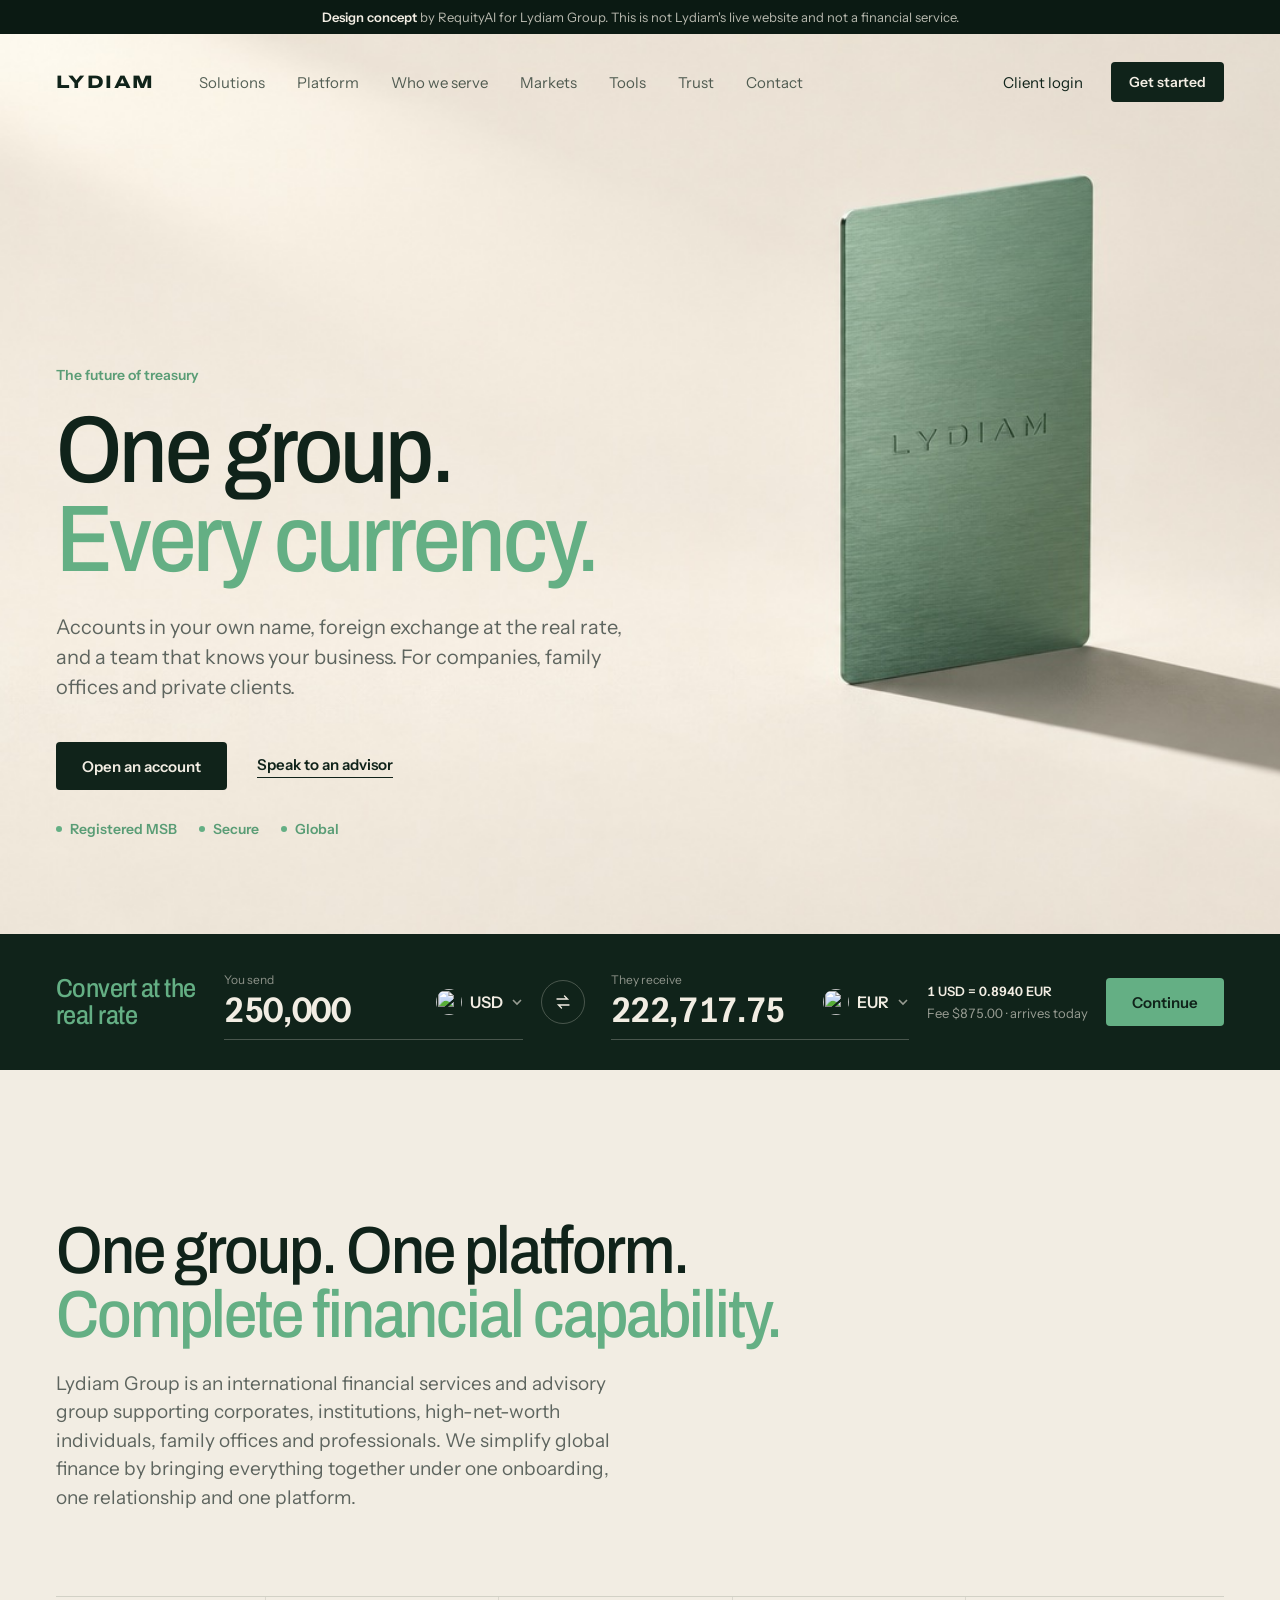
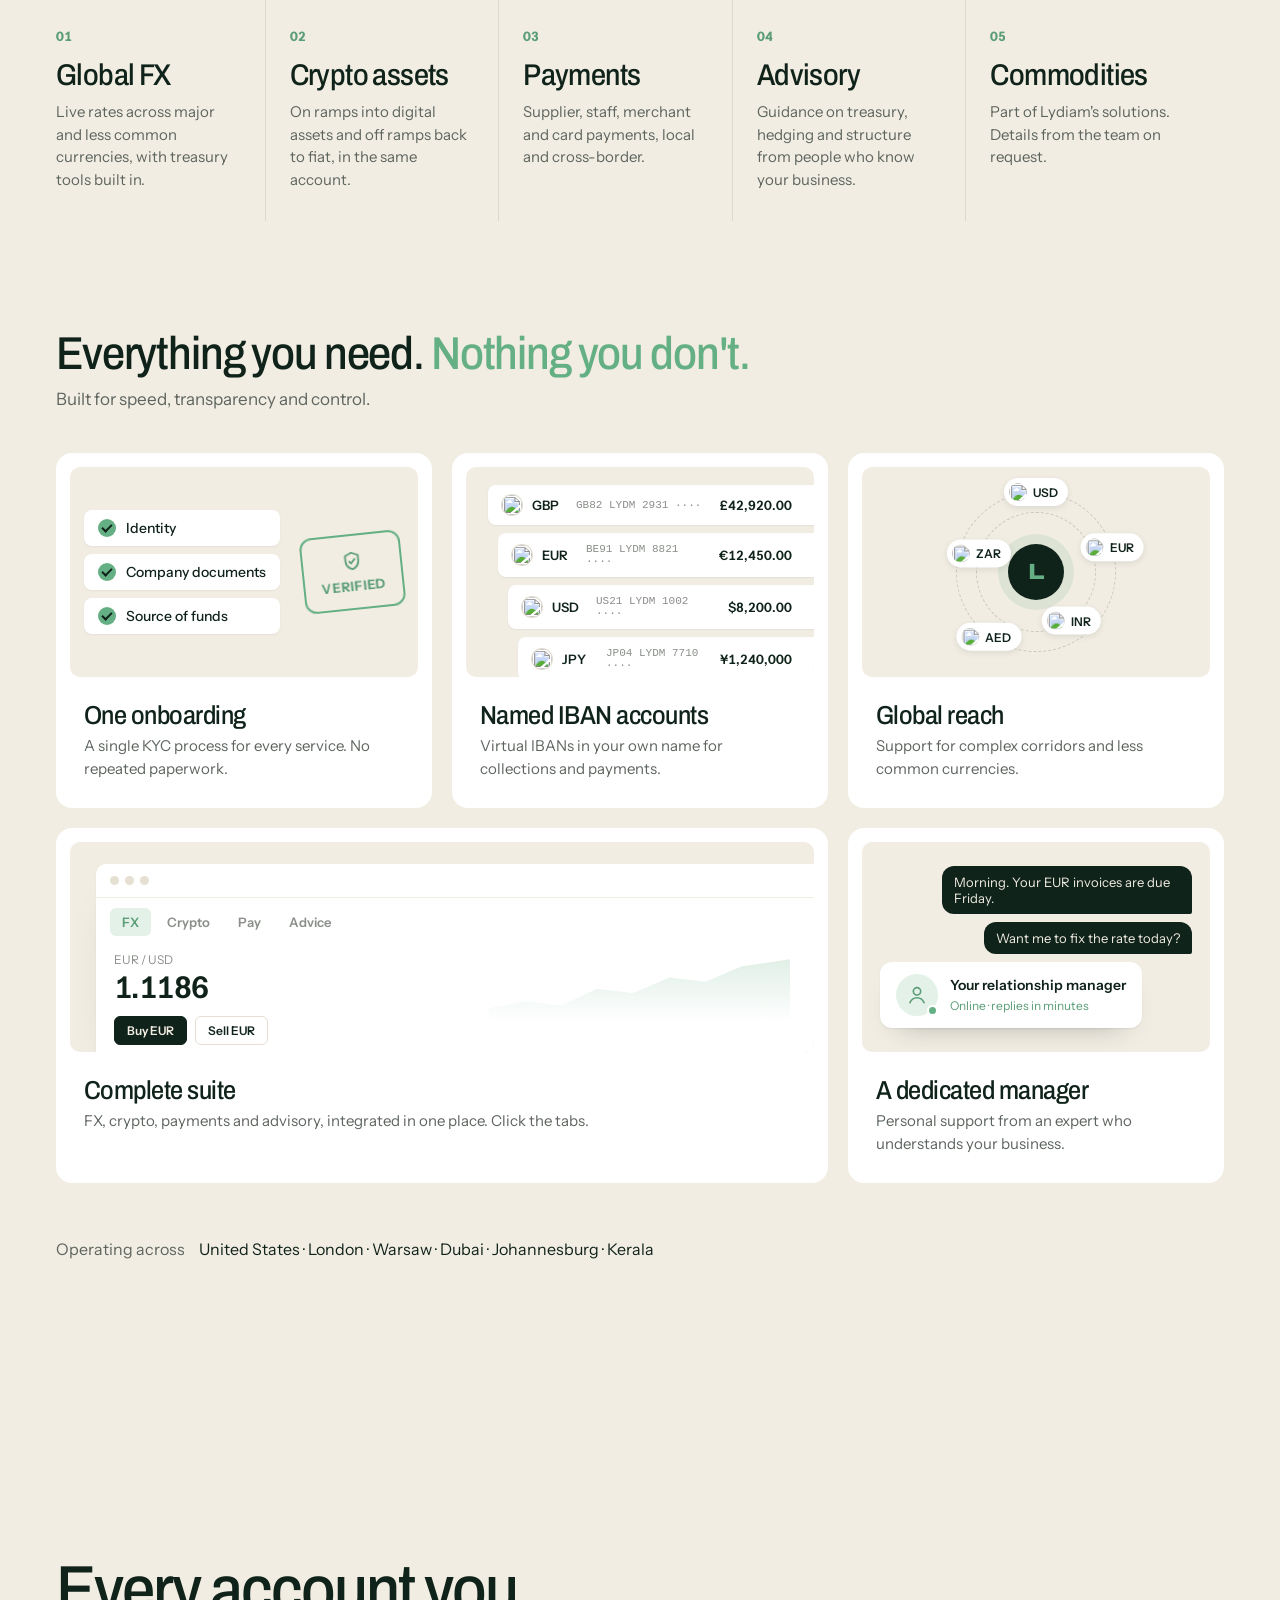
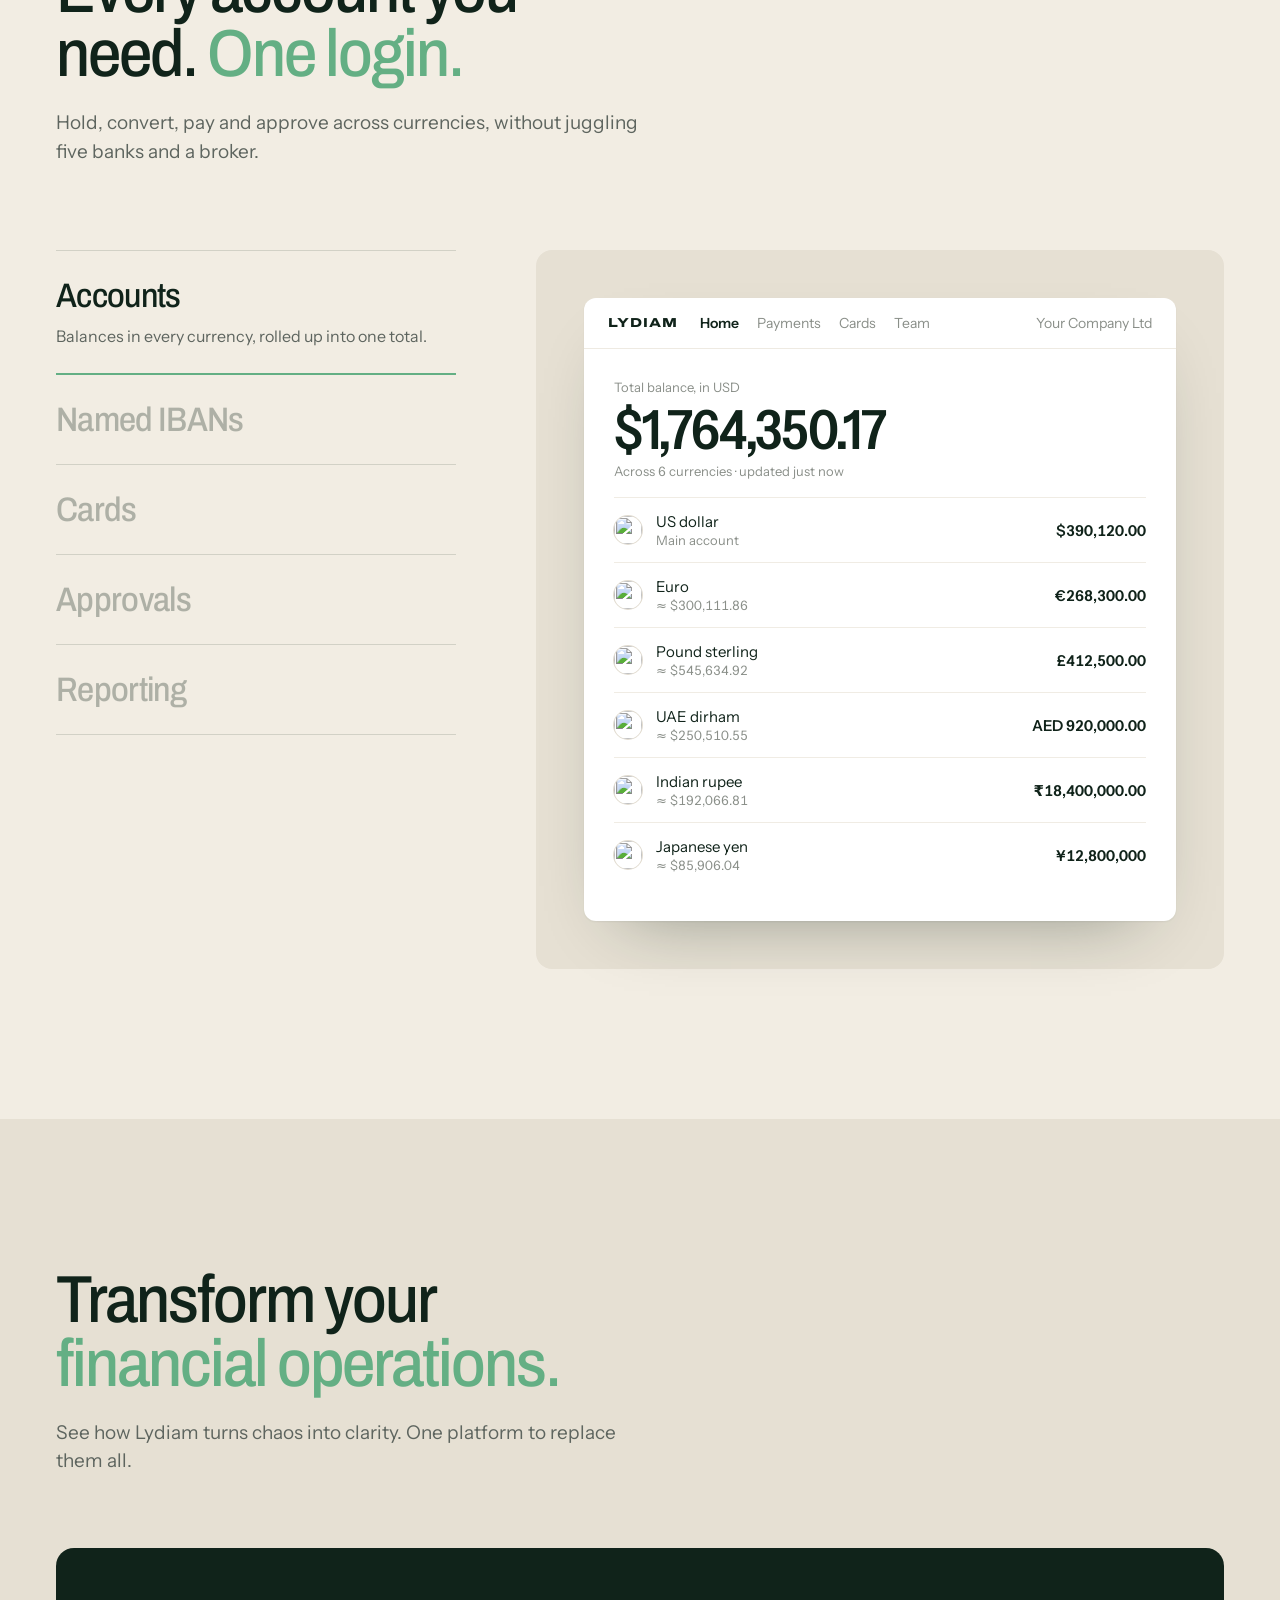
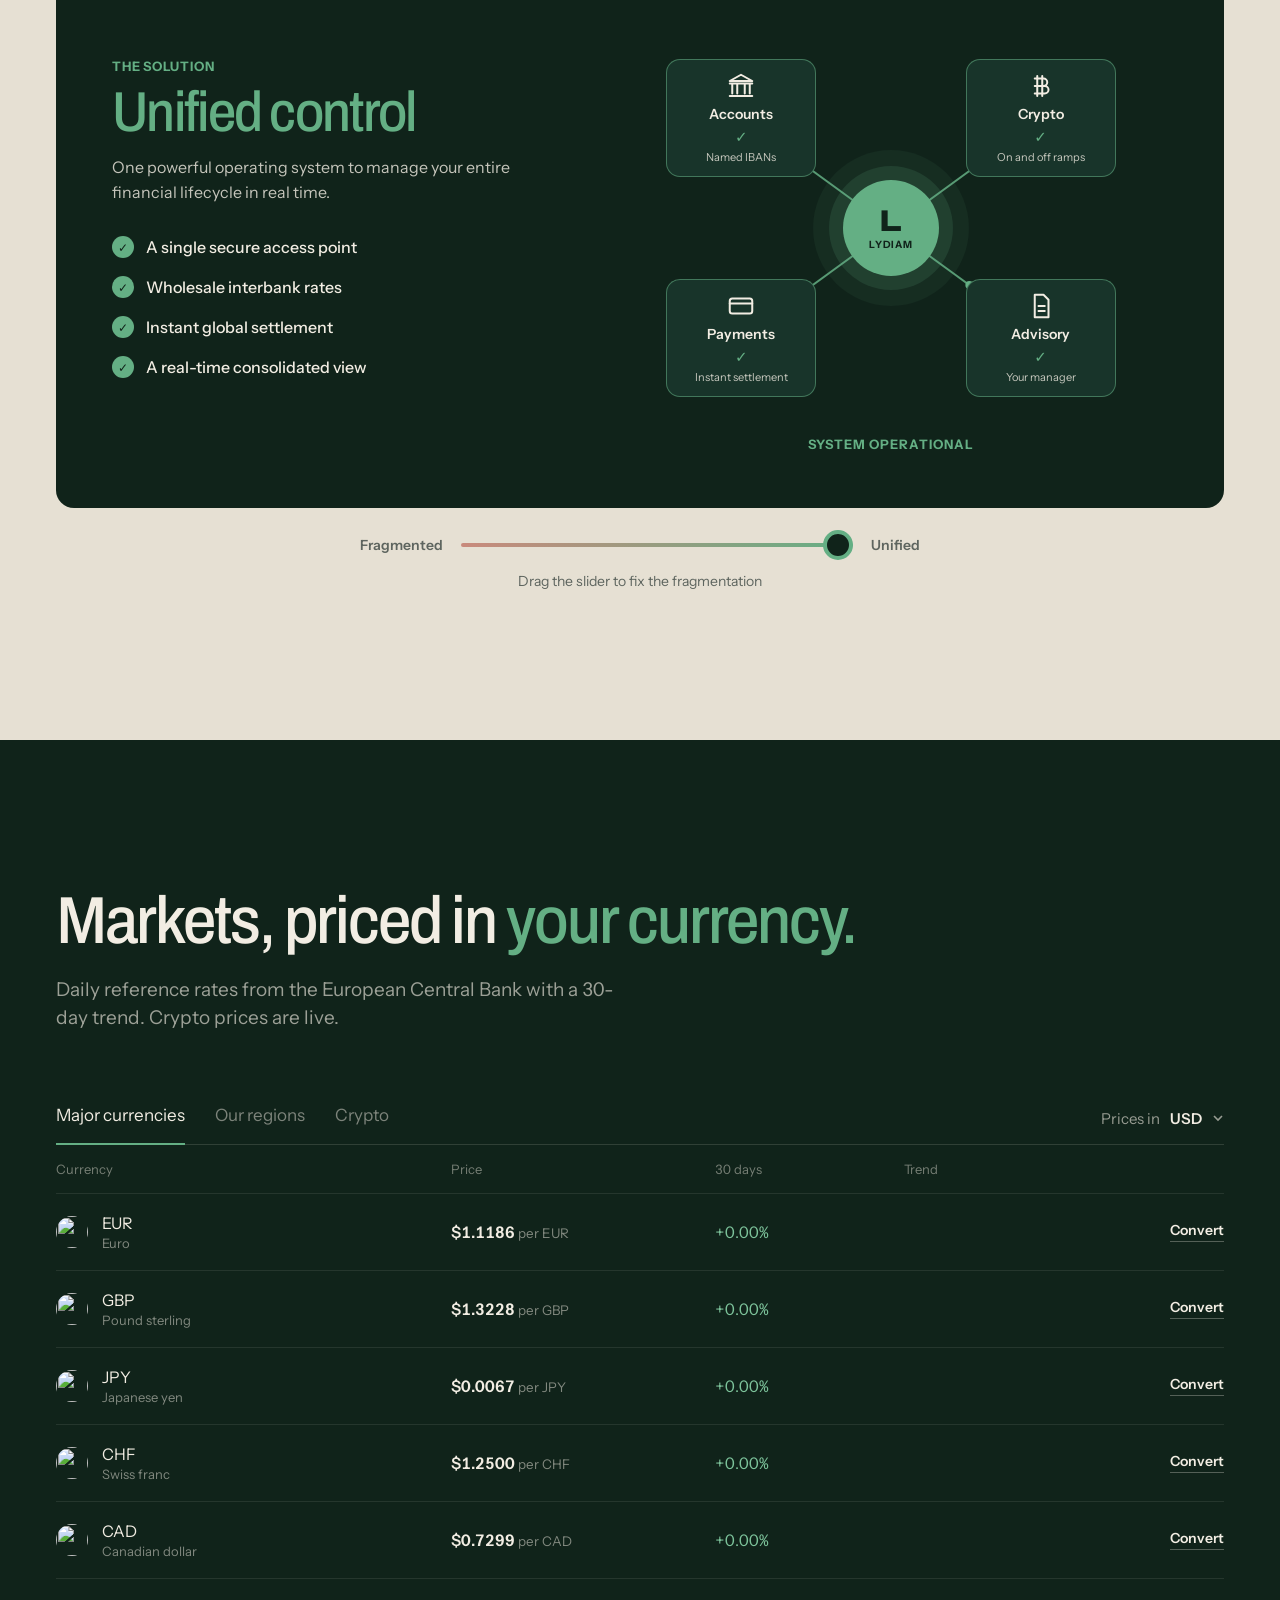
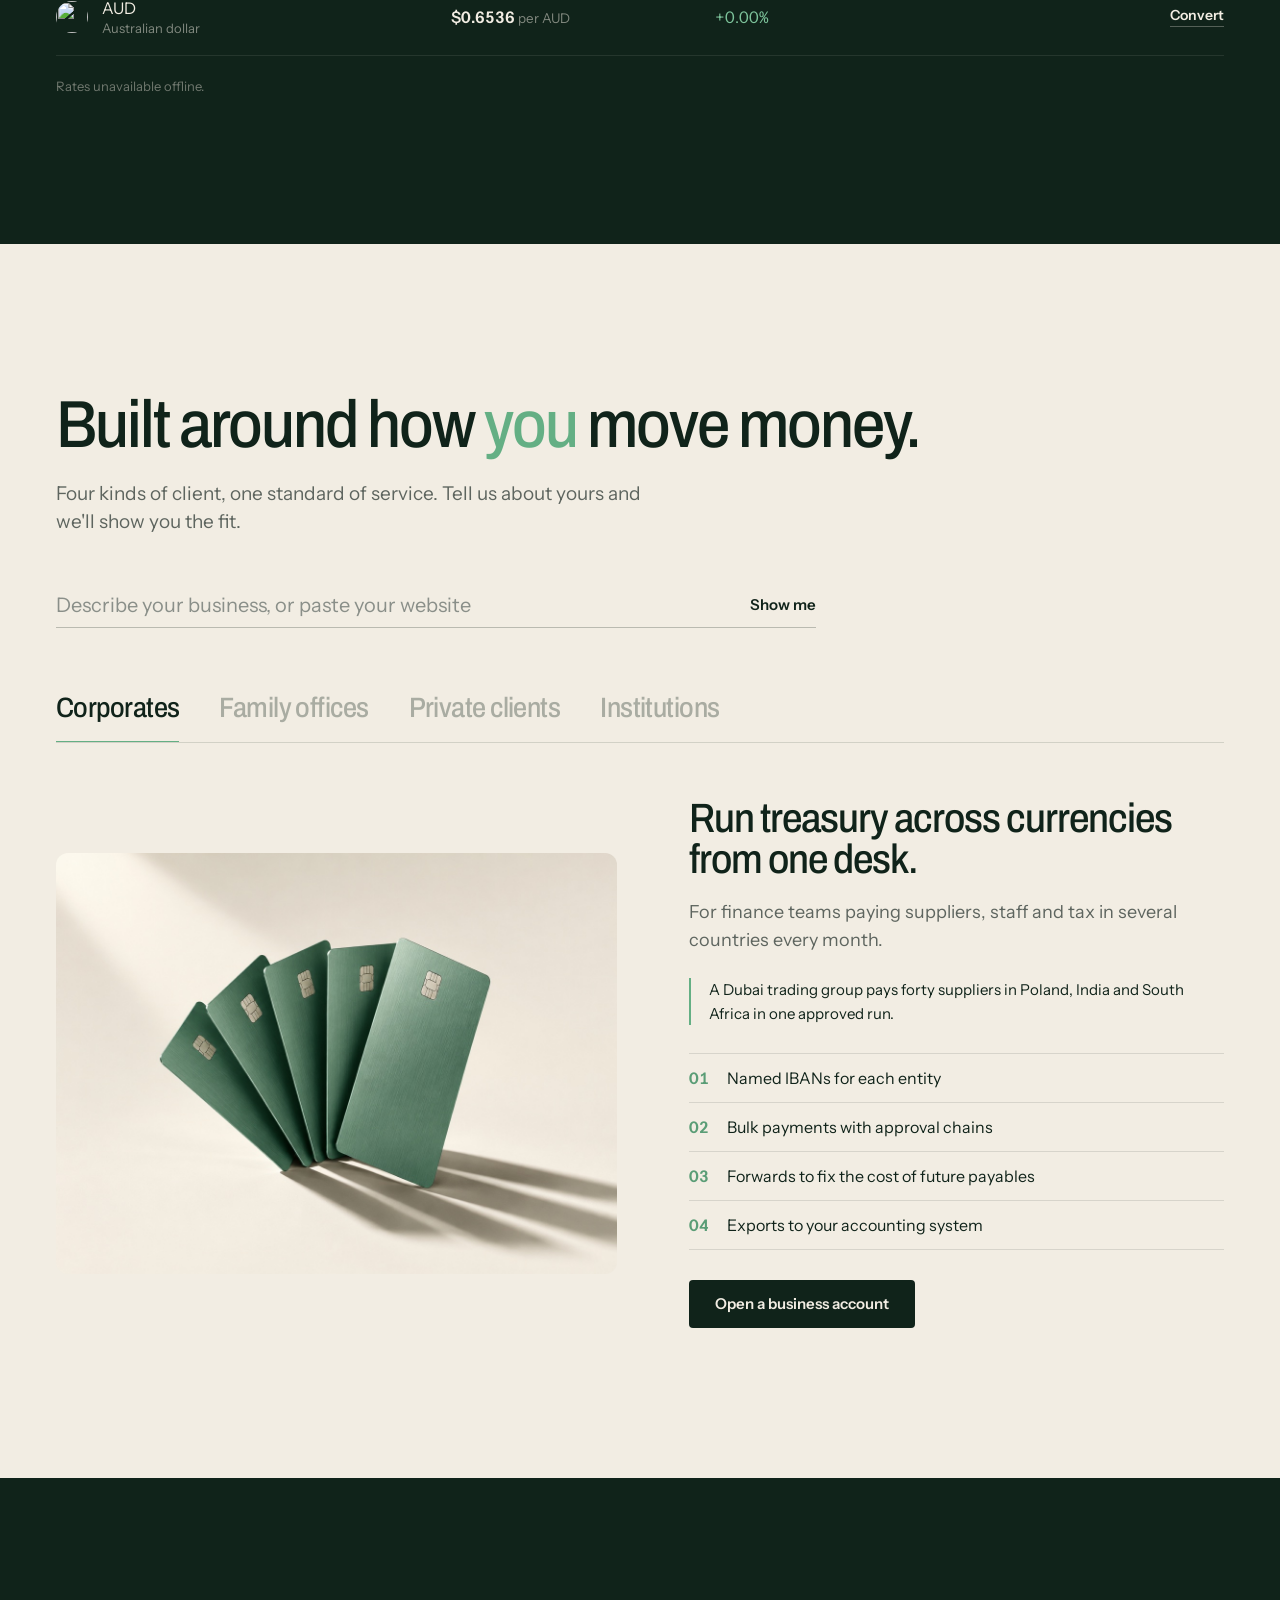
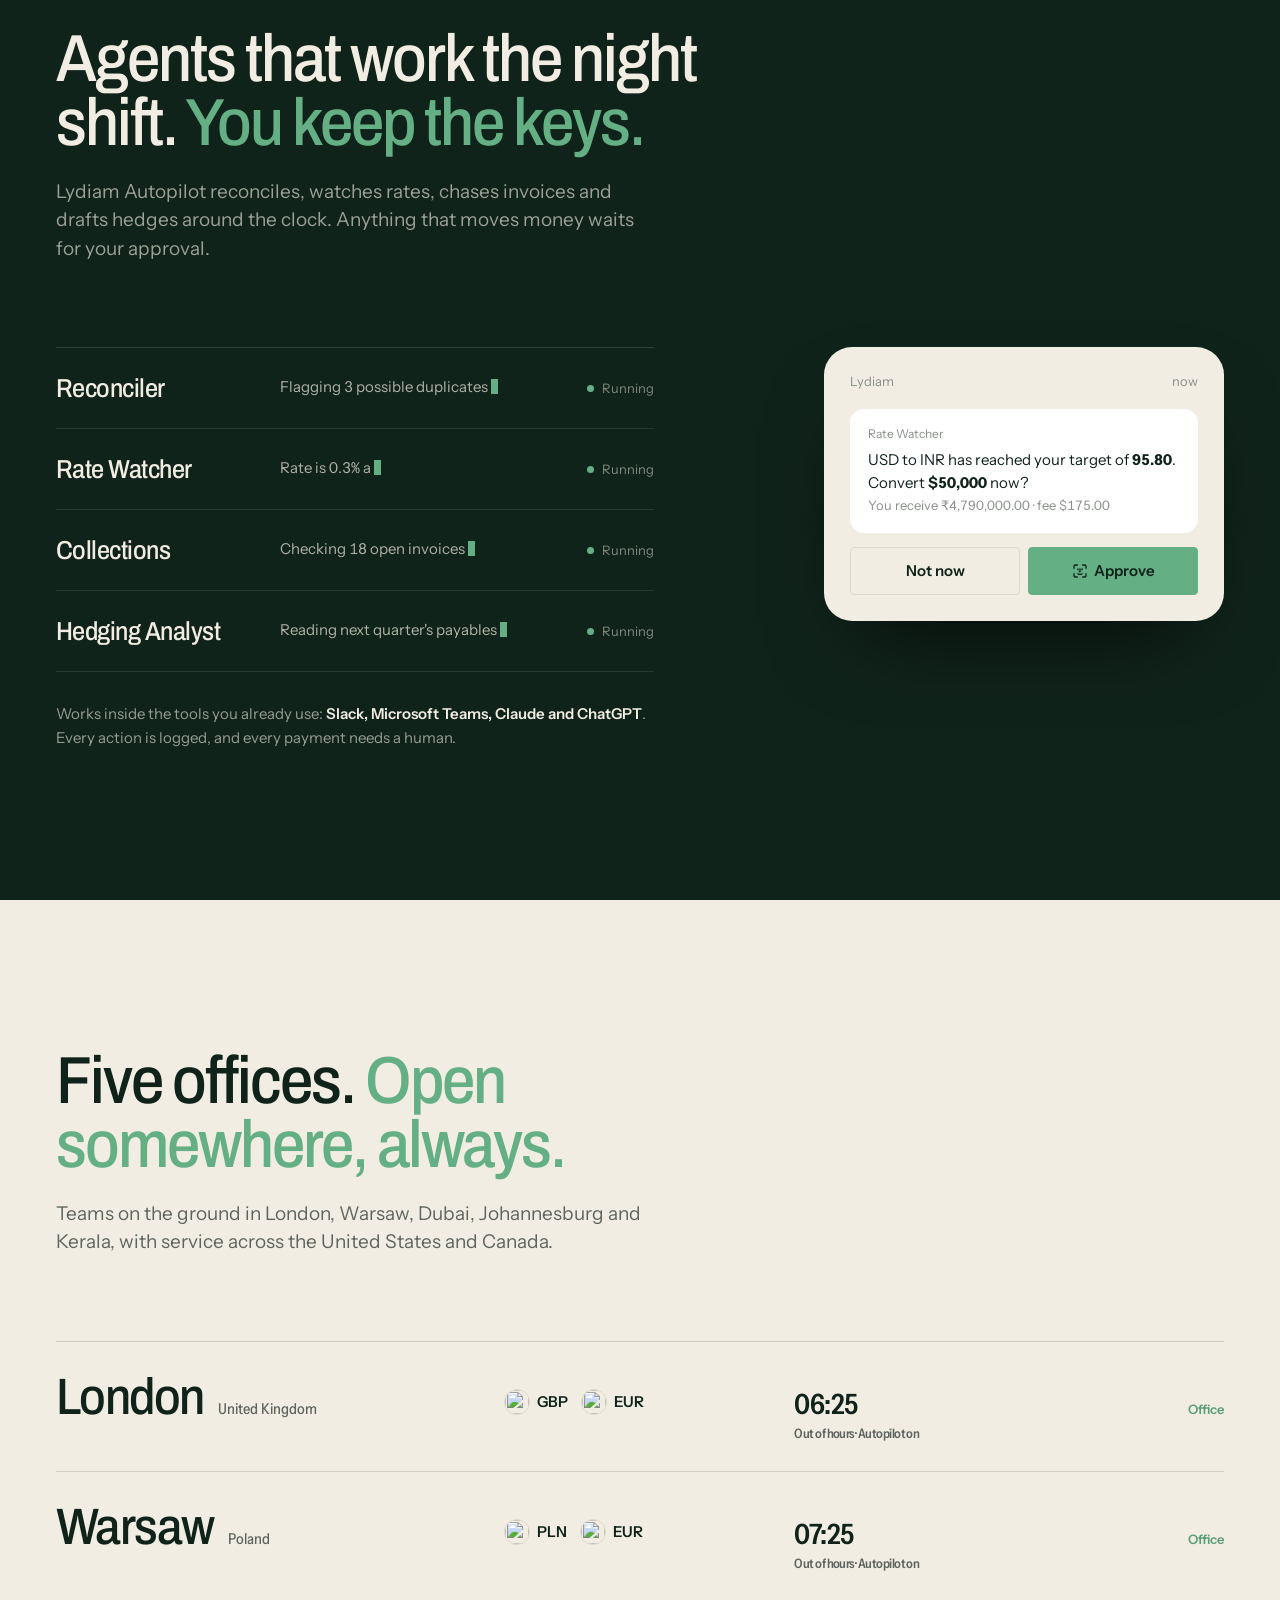
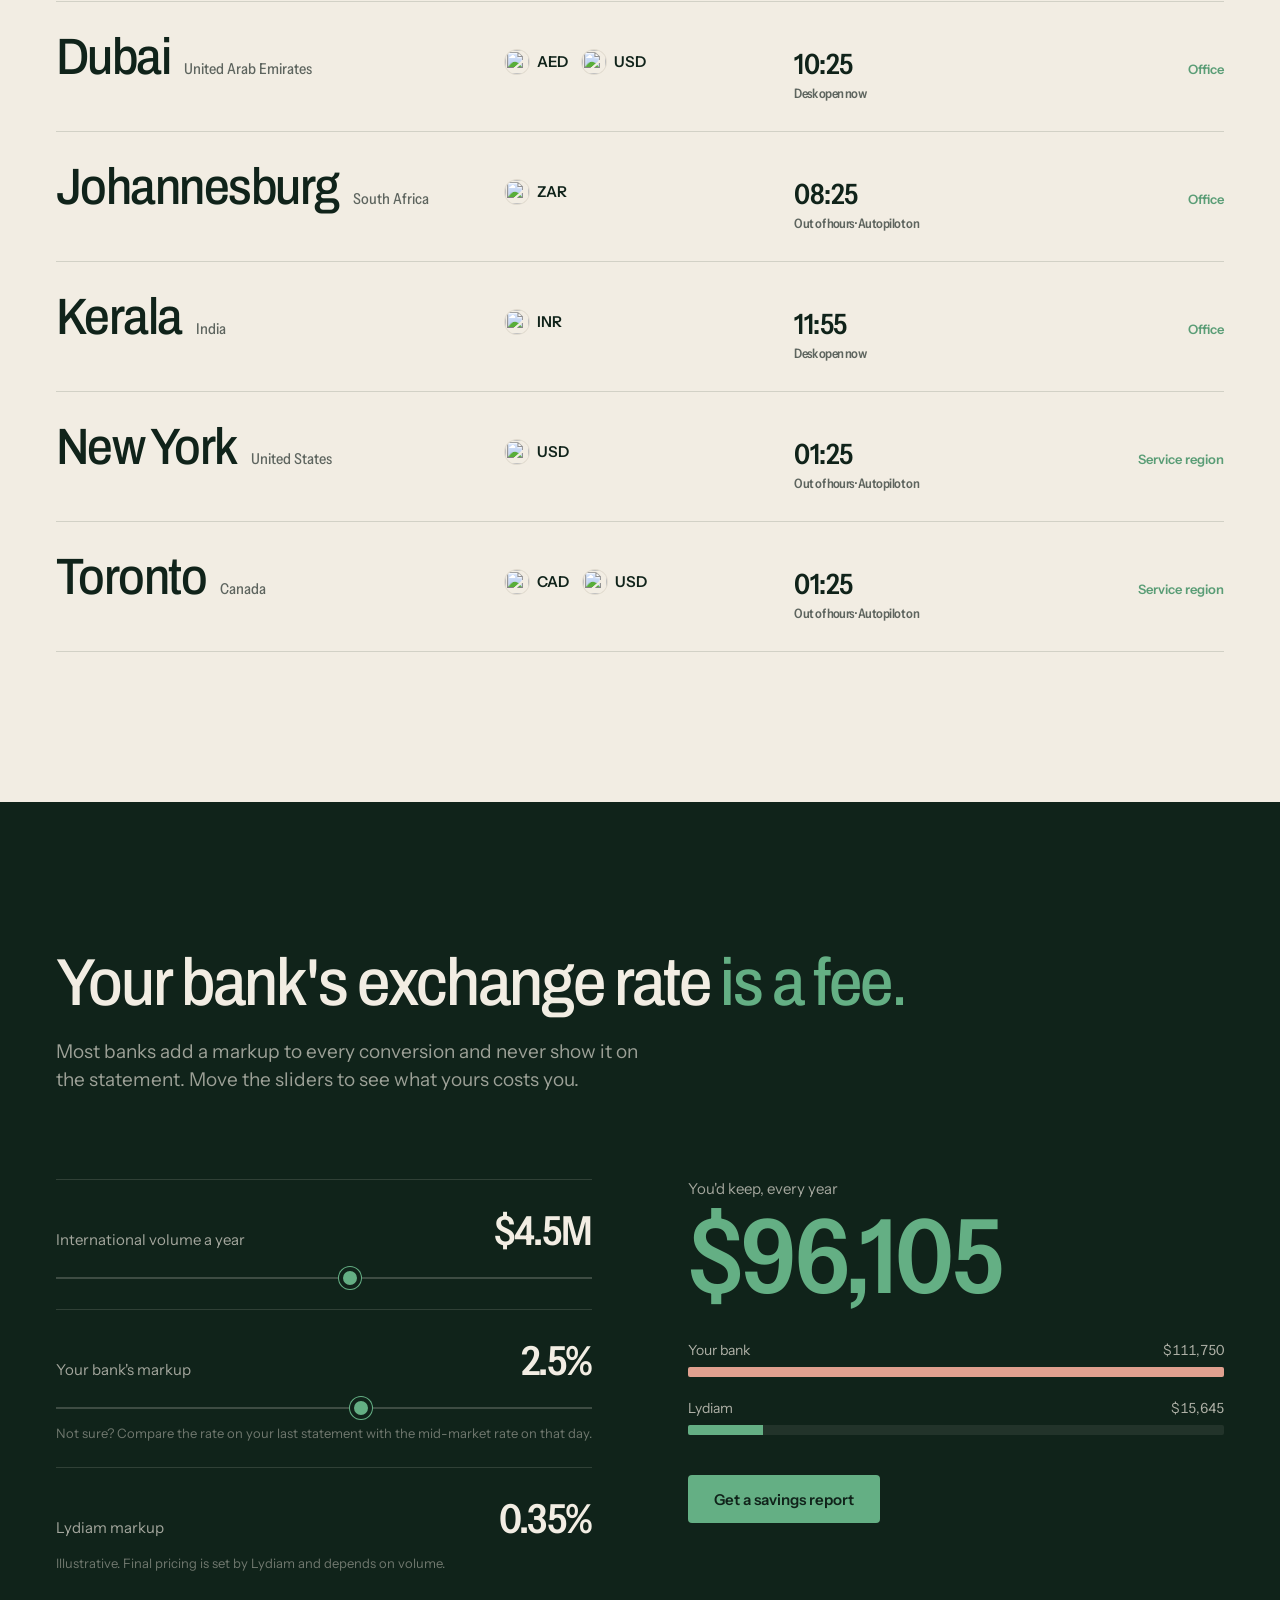
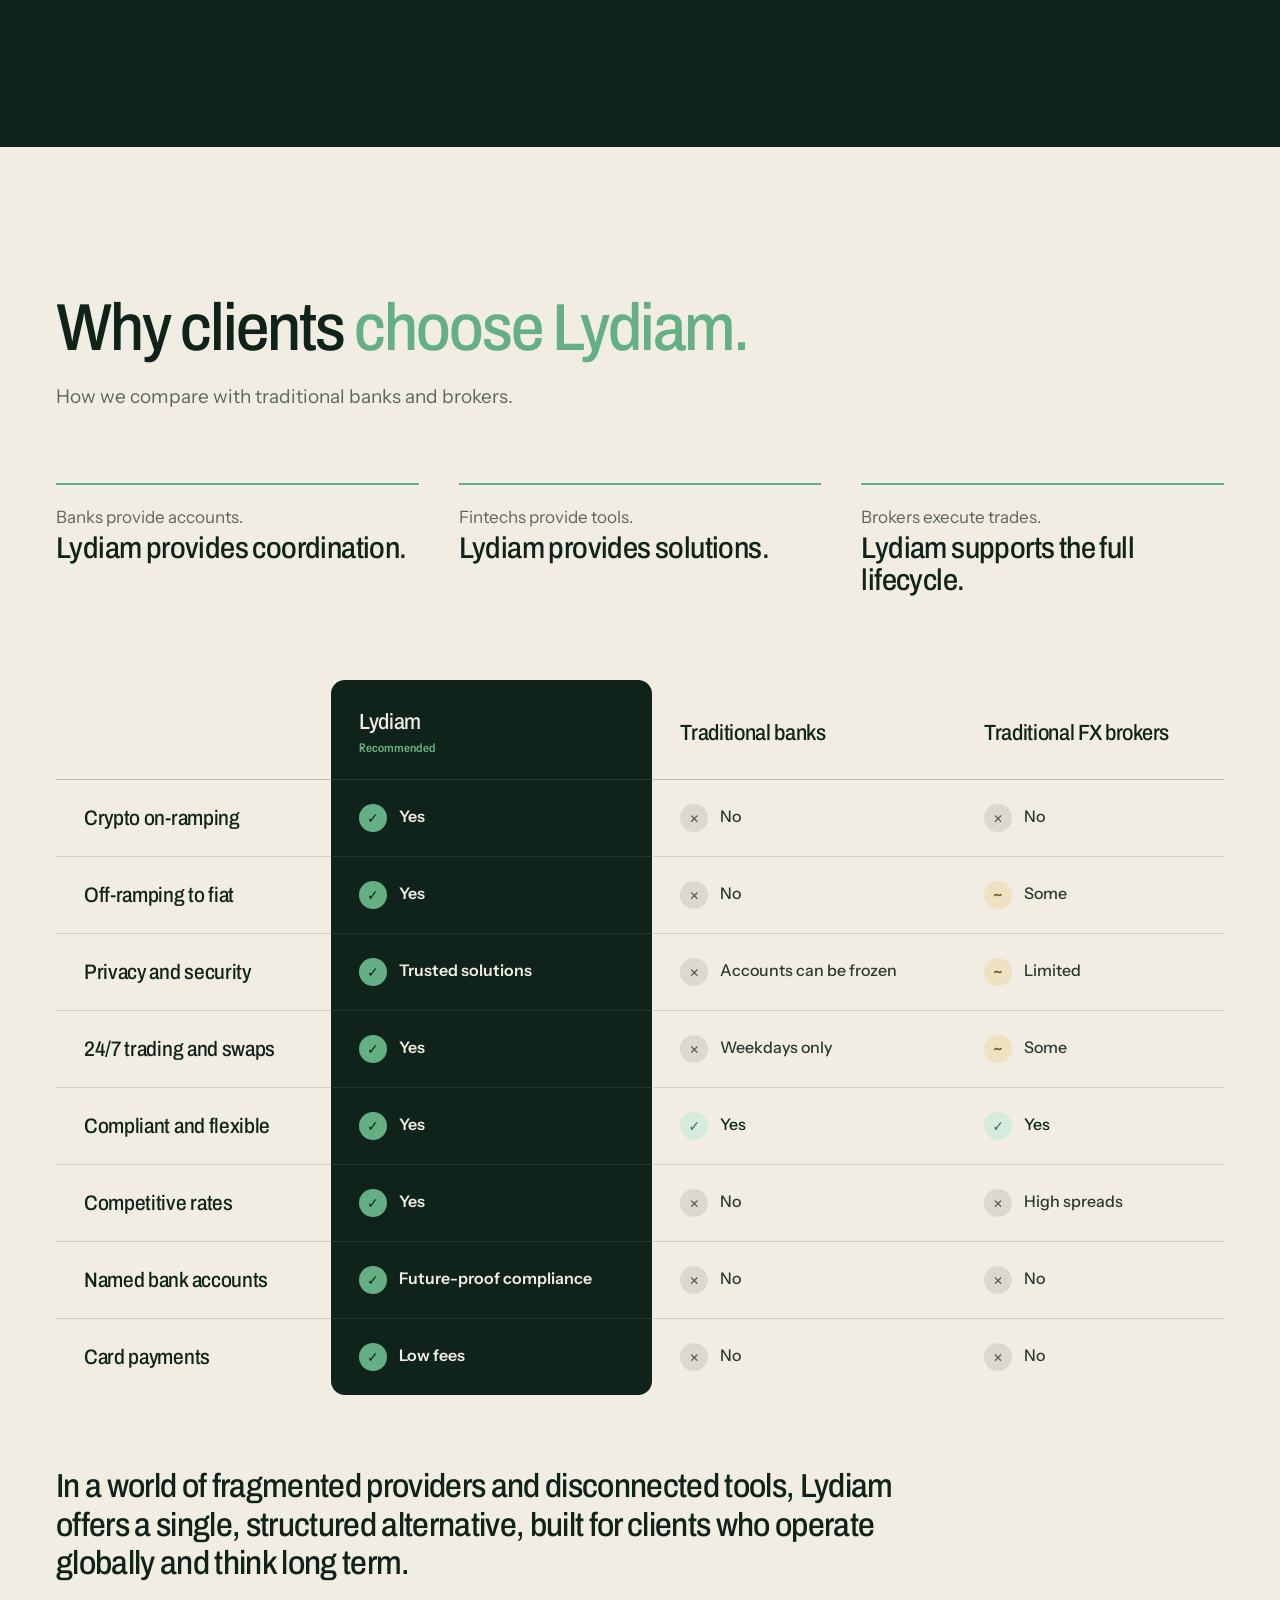
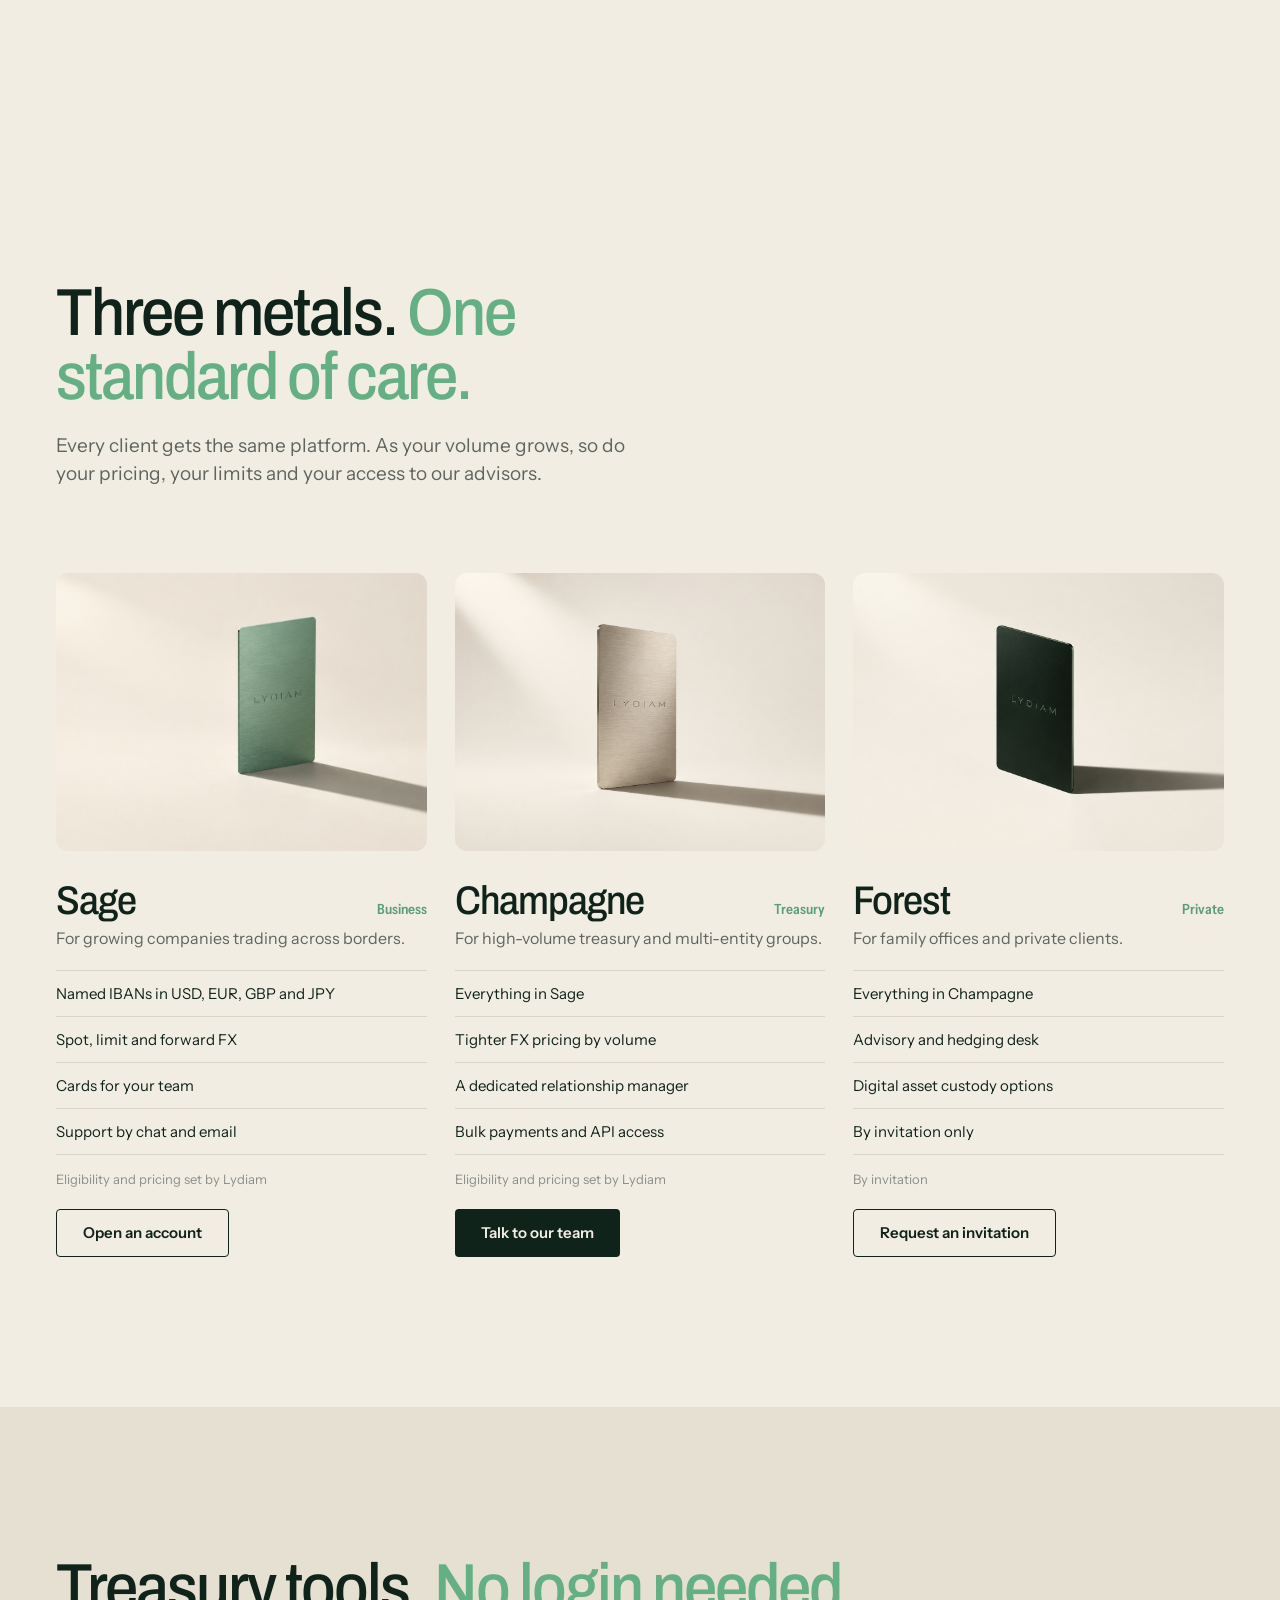
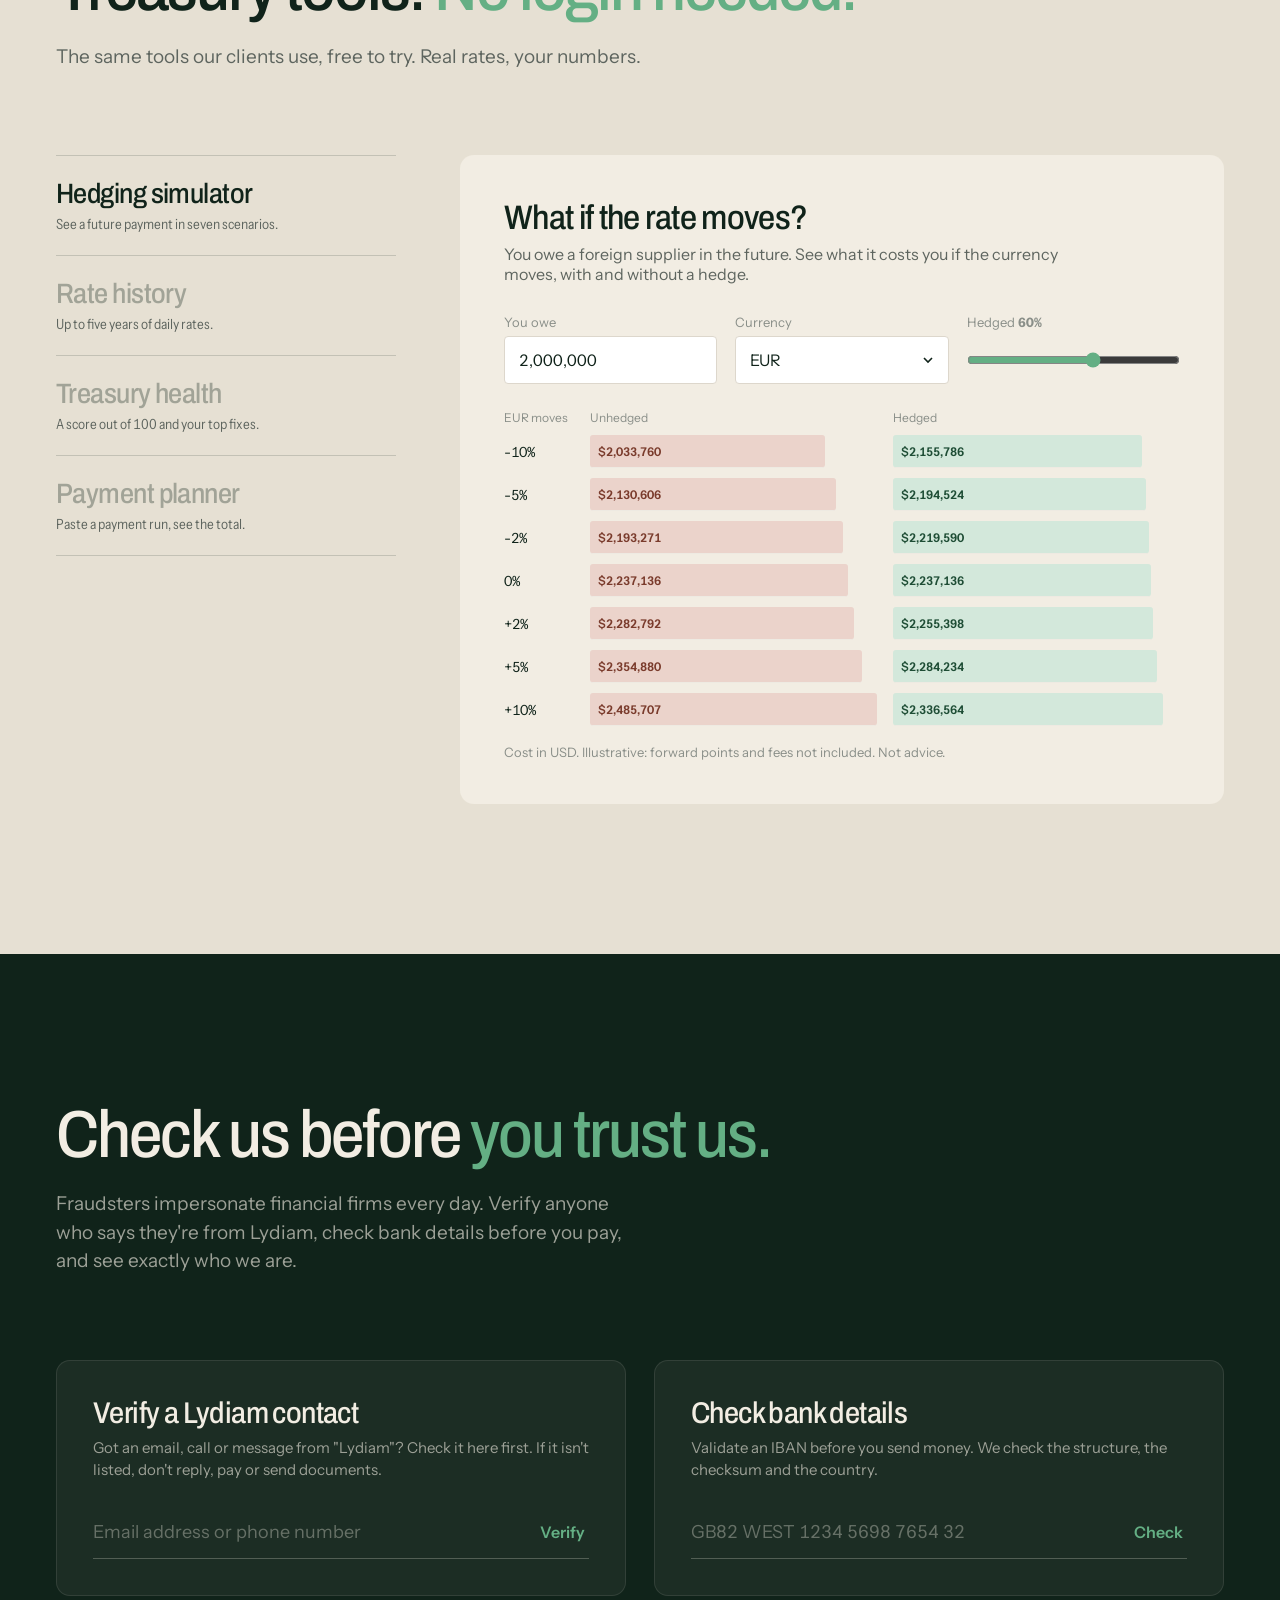
==== commit 36f0d426: "Transform slider: clean state switch, cache-busted stylesheet Co-Authored-By: Claude Opus 5.5 <norep" ====
--- a/index.html
+++ b/index.html
@@ -5,7 +5,7 @@
 <meta name="viewport" content="width=device-width,initial-scale=1">
 <meta name="robots" content="noindex,nofollow">
 <title>Lydiam</title>
-<link rel="preconnect" href="https://fonts.googleapis.com"><link rel="preconnect" href="https://fonts.gstatic.com" crossorigin><link href="https://fonts.googleapis.com/css2?family=Archivo:wdth,wght@62..125,400..800&family=Instrument+Sans:wdth,wght@75..100,400..700&display=swap" rel="stylesheet"><link rel="stylesheet" href="site.css">
+<link rel="preconnect" href="https://fonts.googleapis.com"><link rel="preconnect" href="https://fonts.gstatic.com" crossorigin><link href="https://fonts.googleapis.com/css2?family=Archivo:wdth,wght@62..125,400..800&family=Instrument+Sans:wdth,wght@75..100,400..700&display=swap" rel="stylesheet"><link rel="stylesheet" href="site.css?v=1791906982">
 </head>
 <body><div class="proto-banner"><b>Design concept</b> by RequityAI for Lydiam Group. This is not Lydiam's live website and not a financial service.</div>
 <section class="hero">
--- a/site.css
+++ b/site.css
@@ -680,6 +680,29 @@
 .orbit .s1 span{transform:translate(-50%,-50%) translate(0,-85px)}
 .orbit .s2 span{transform:translate(-50%,-50%) translate(0,-85px) rotate(-72deg)}
 .orbit .s4 span{transform:translate(-50%,-50%) translate(0,-85px) rotate(-216deg)}
+/* transform: no overlapping copy during the switch */
+.tx-c{transition:none}
+.tx-c.c-old{opacity:1;visibility:visible;animation:none}
+.tx-c.c-new{opacity:0;visibility:hidden;transform:none}
+.tx.on .c-old{opacity:0;visibility:hidden;transform:none}
+.tx.on .c-new{opacity:1;visibility:visible;animation:swapin .35s ease}
+.tx:not(.on) .c-old{animation:swapin .35s ease}
+@keyframes swapin{from{opacity:0;transform:translateY(8px)}to{opacity:1;transform:none}}
+.xt{transition:background .25s,border-color .25s,color .25s}
+.orbit .r2{width:160px;height:160px}
+.orbit .s1 span{transform:translate(-50%,-50%) translate(0,-80px)}
+.orbit .s2 span{transform:translate(-50%,-50%) translate(0,-80px) rotate(-72deg)}
+.orbit .s4 span{transform:translate(-50%,-50%) translate(0,-80px) rotate(-216deg)}
+/* transform: clean state switch, only tiles glide */
+.tx-bg:after{opacity:0;transition:opacity .45s ease}
+.tx.on .tx-bg:after{opacity:1}
+.tx-broken{opacity:1;transition:opacity .3s}.tx.on .tx-broken{opacity:0}
+.tx-links{opacity:0;transition:opacity .4s .1s}.tx.on .tx-links{opacity:1}
+.xcore{transform:scale(.4);opacity:0;transition:transform .45s cubic-bezier(.2,.8,.2,1.2),opacity .3s}
+.tx.on .xcore{transform:scale(1);opacity:1}
+.tx-c,.tx.on .tx-c{animation:none!important}
+.tx-c.c-new{display:none}.tx.on .tx-c.c-new{display:block;opacity:1;visibility:visible;animation:swapin .35s ease!important}
+.tx.on .tx-c.c-old{display:none}.tx:not(.on) .tx-c.c-old{display:block;opacity:1;visibility:visible;animation:swapin .35s ease!important}
 
 .proto-banner{background:#0B1A13;color:rgba(242,237,227,.75);font-size:13px;text-align:center;padding:9px 20px;font-family:'Instrument Sans',system-ui,sans-serif}
 .proto-banner b{color:#F2EDE3;font-weight:600}
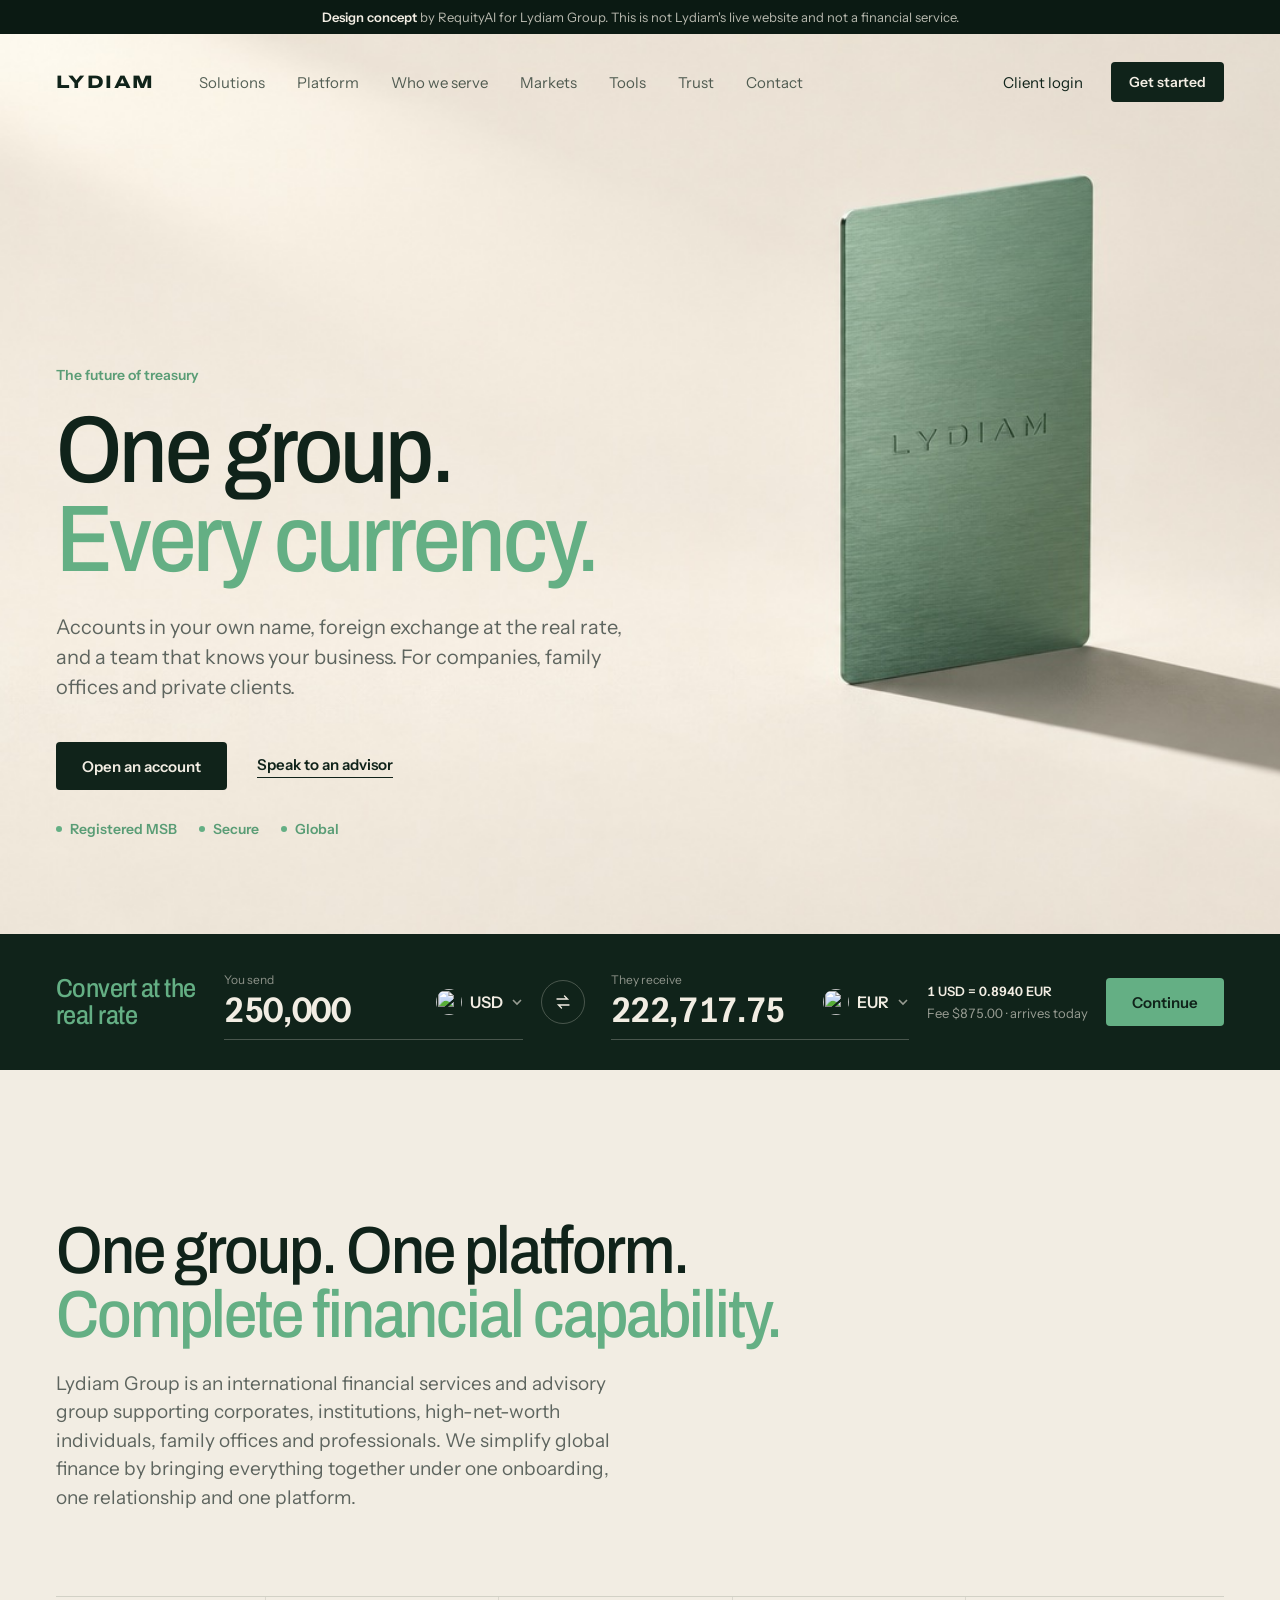
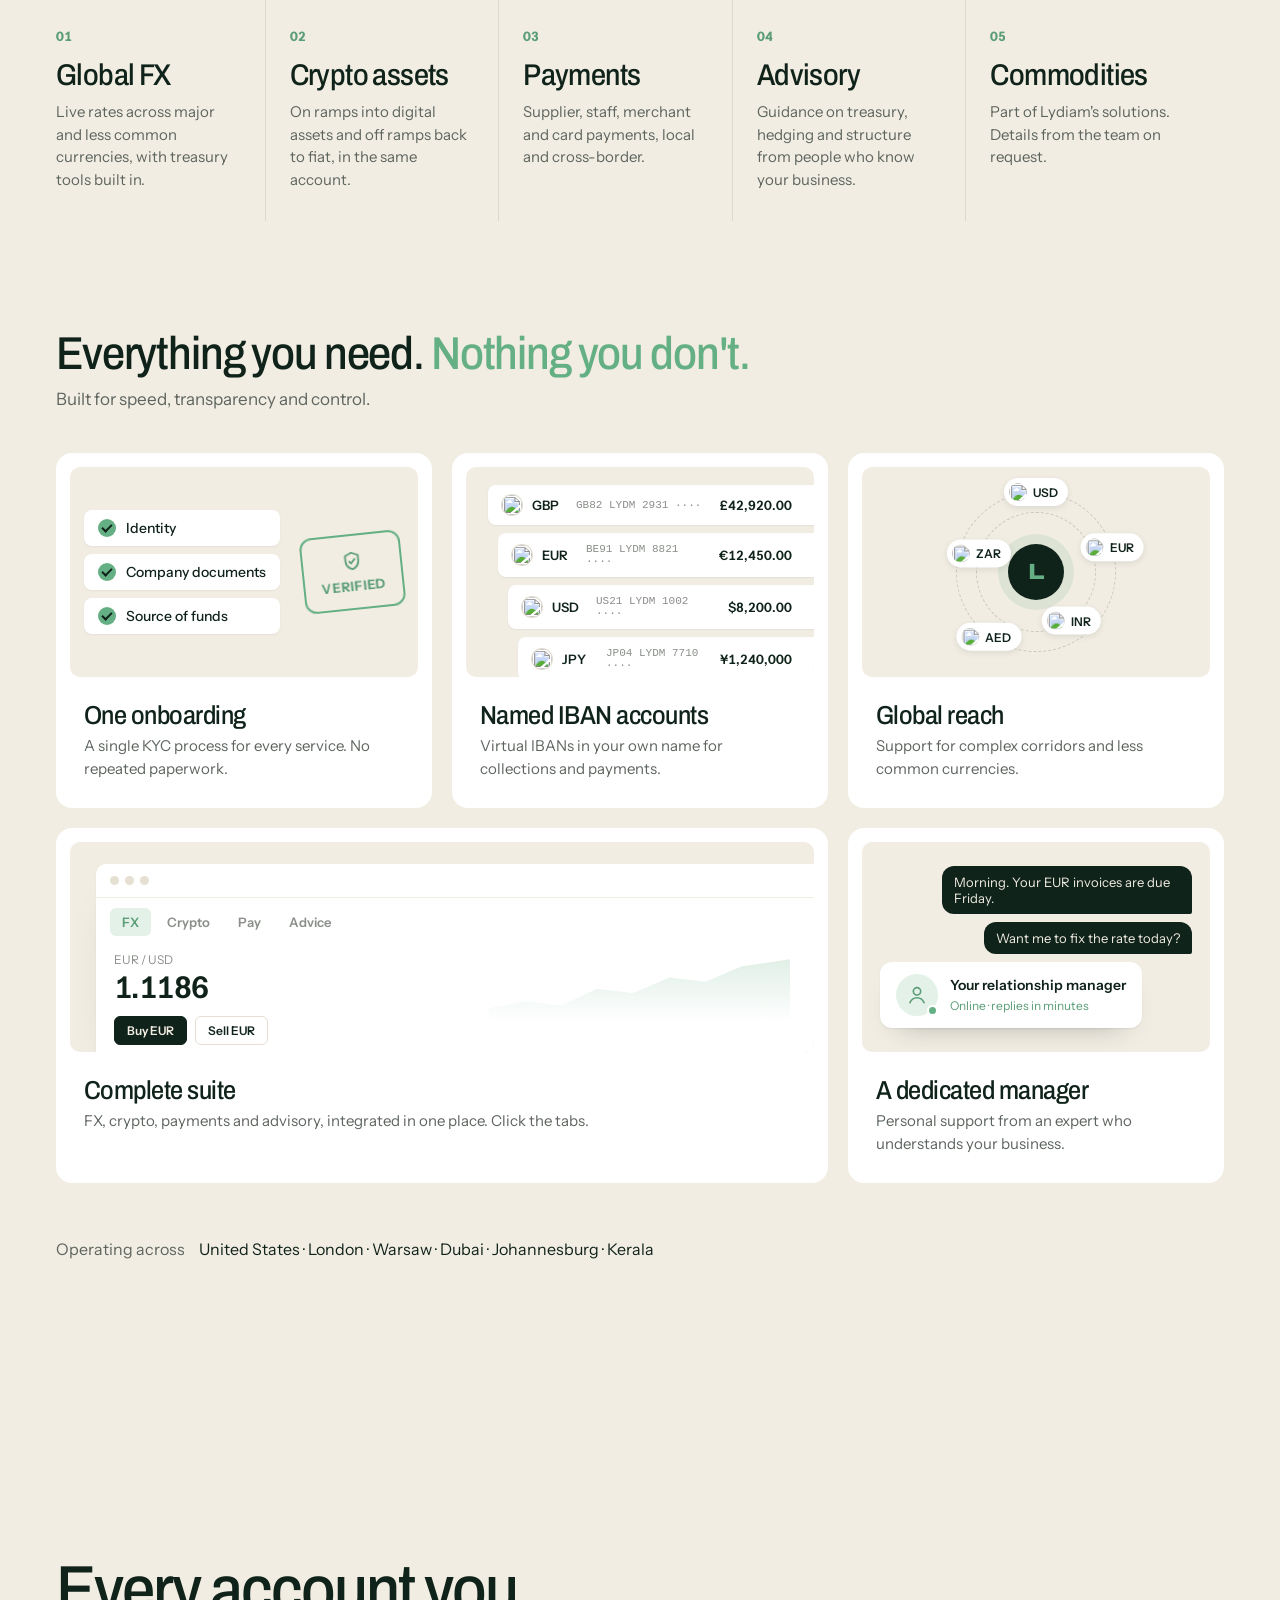
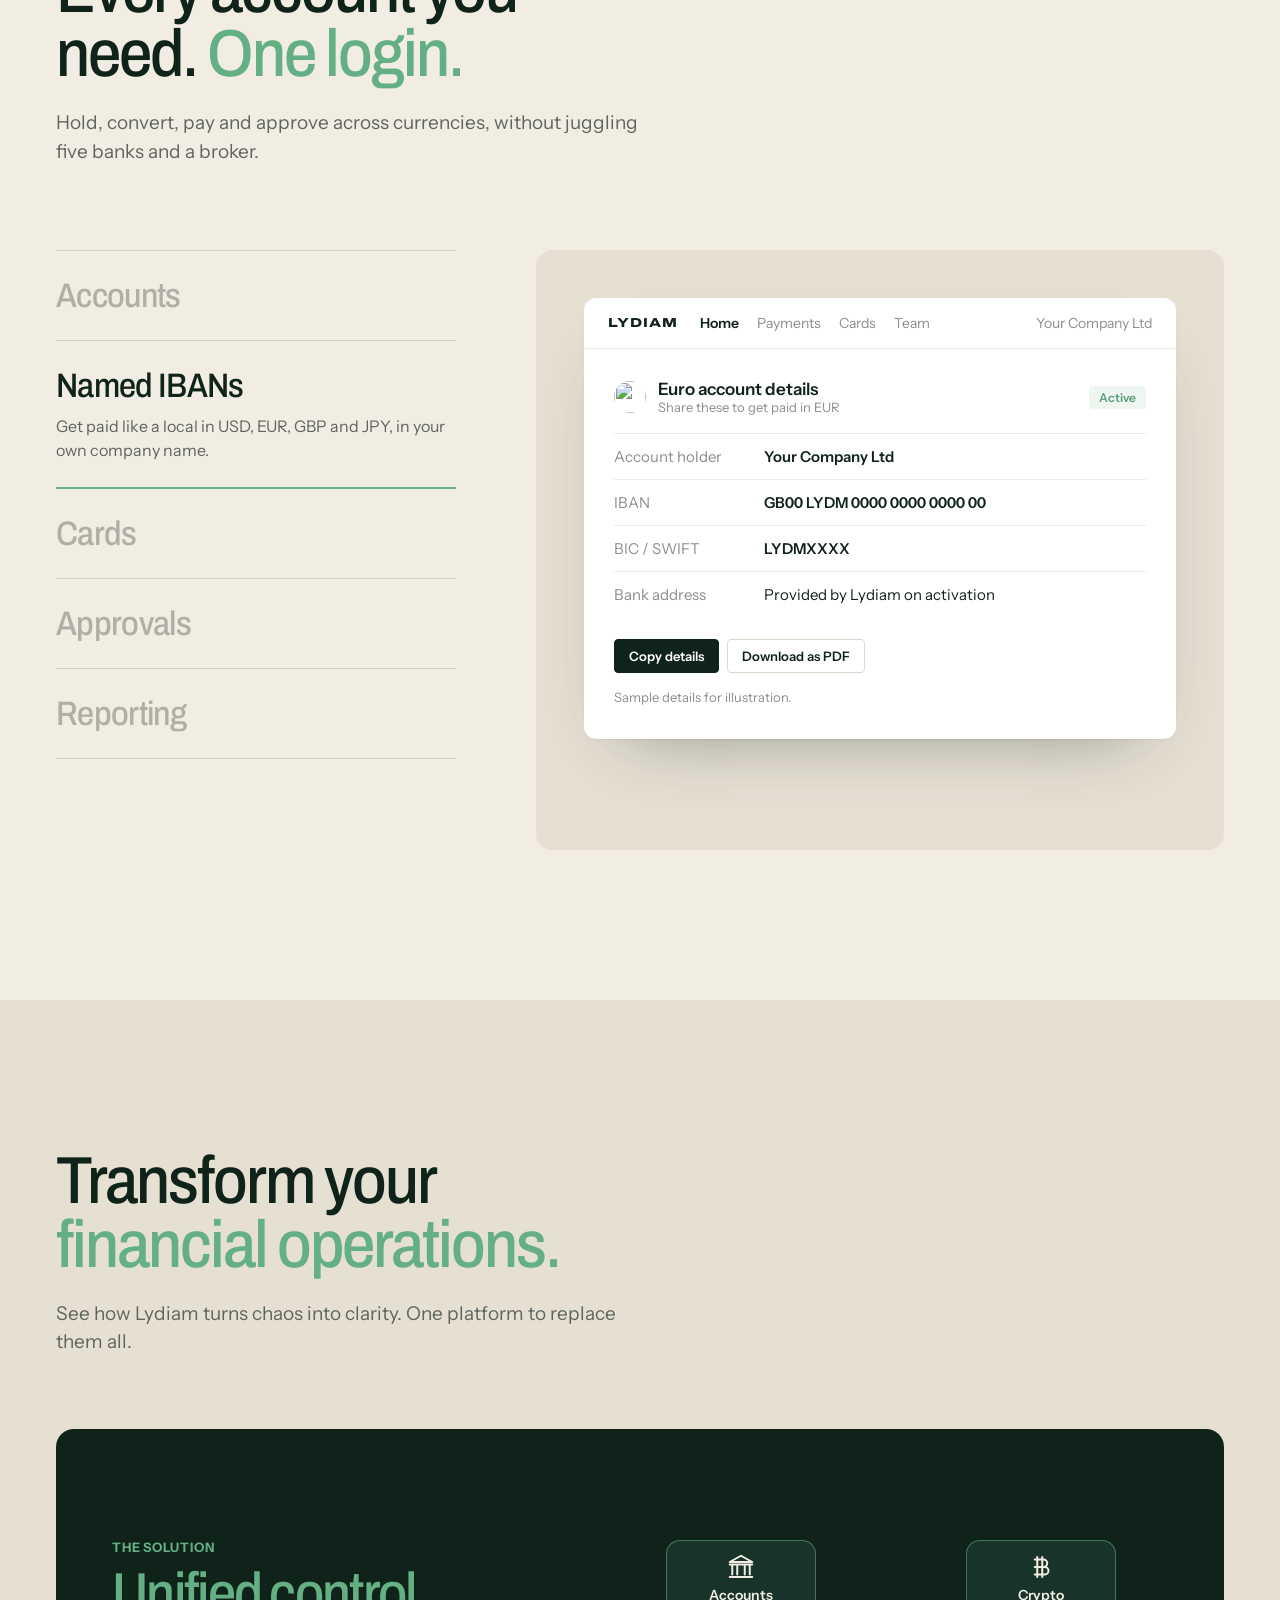
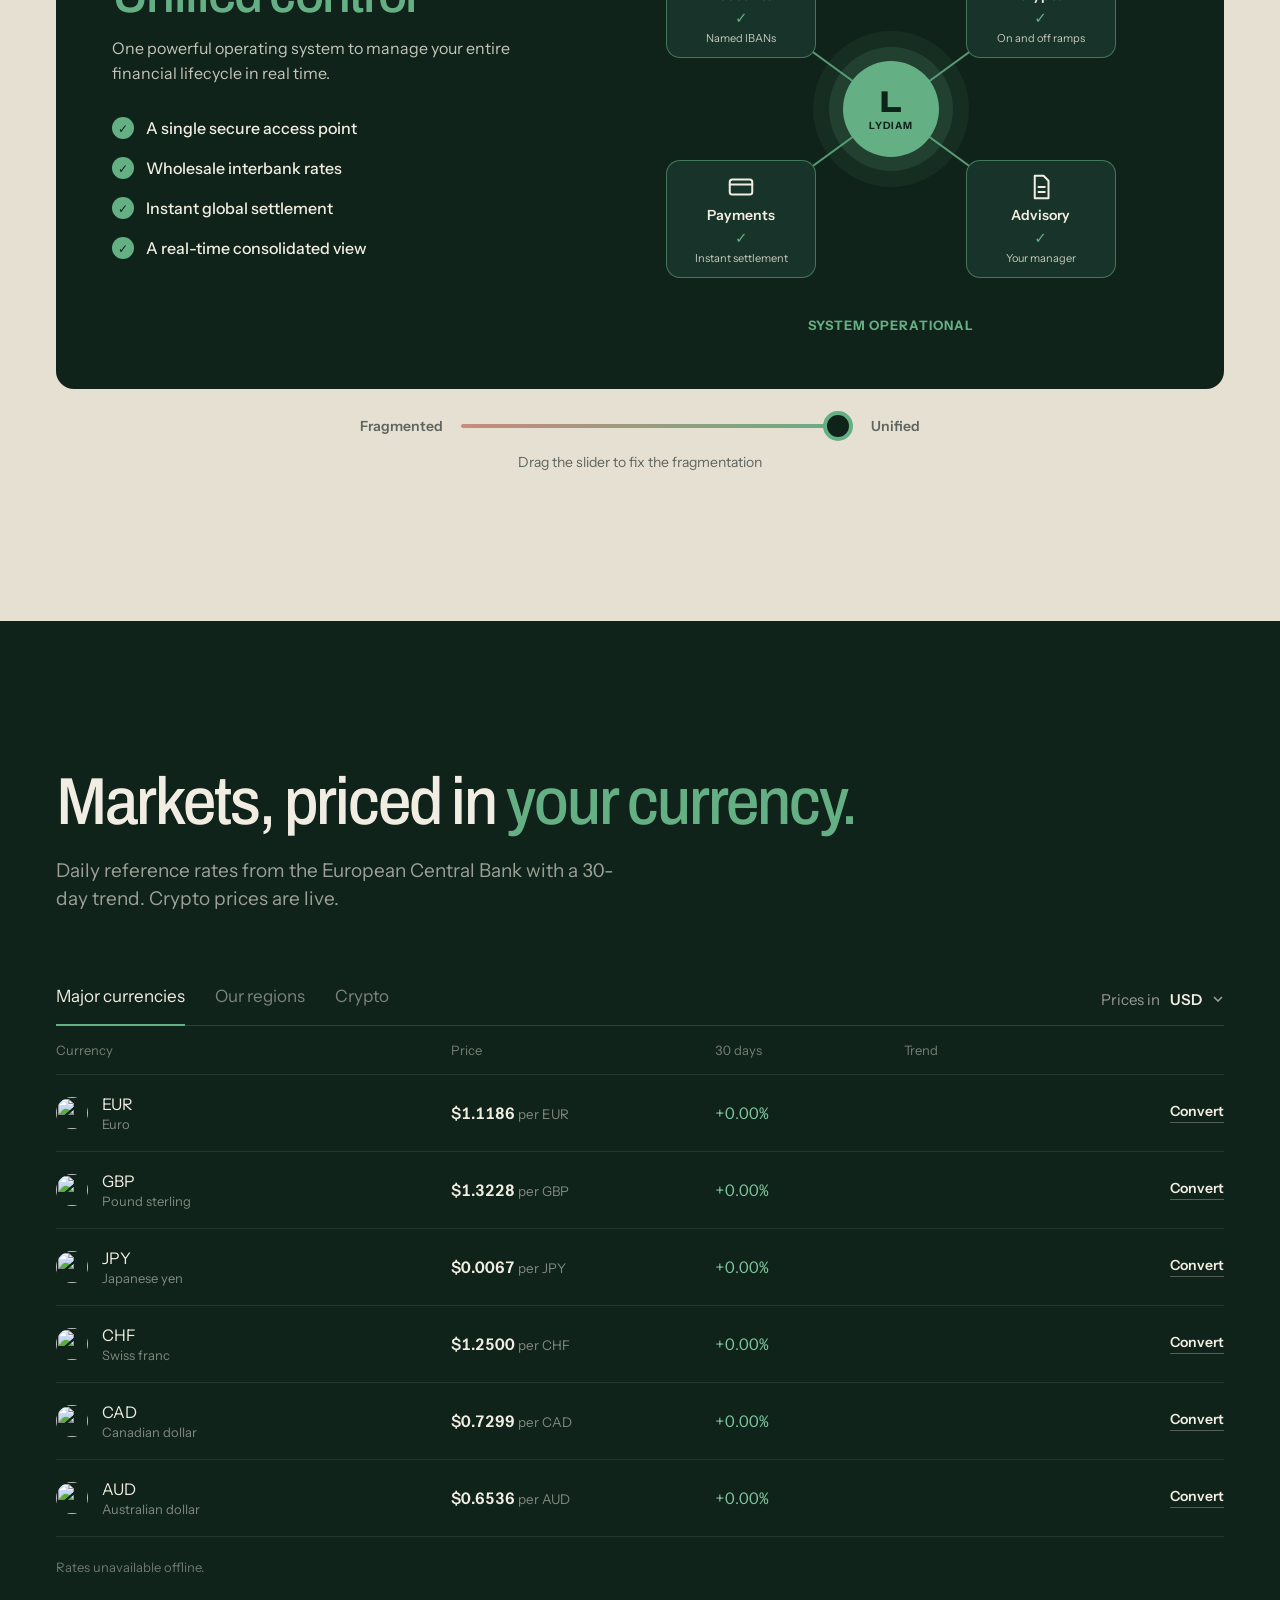
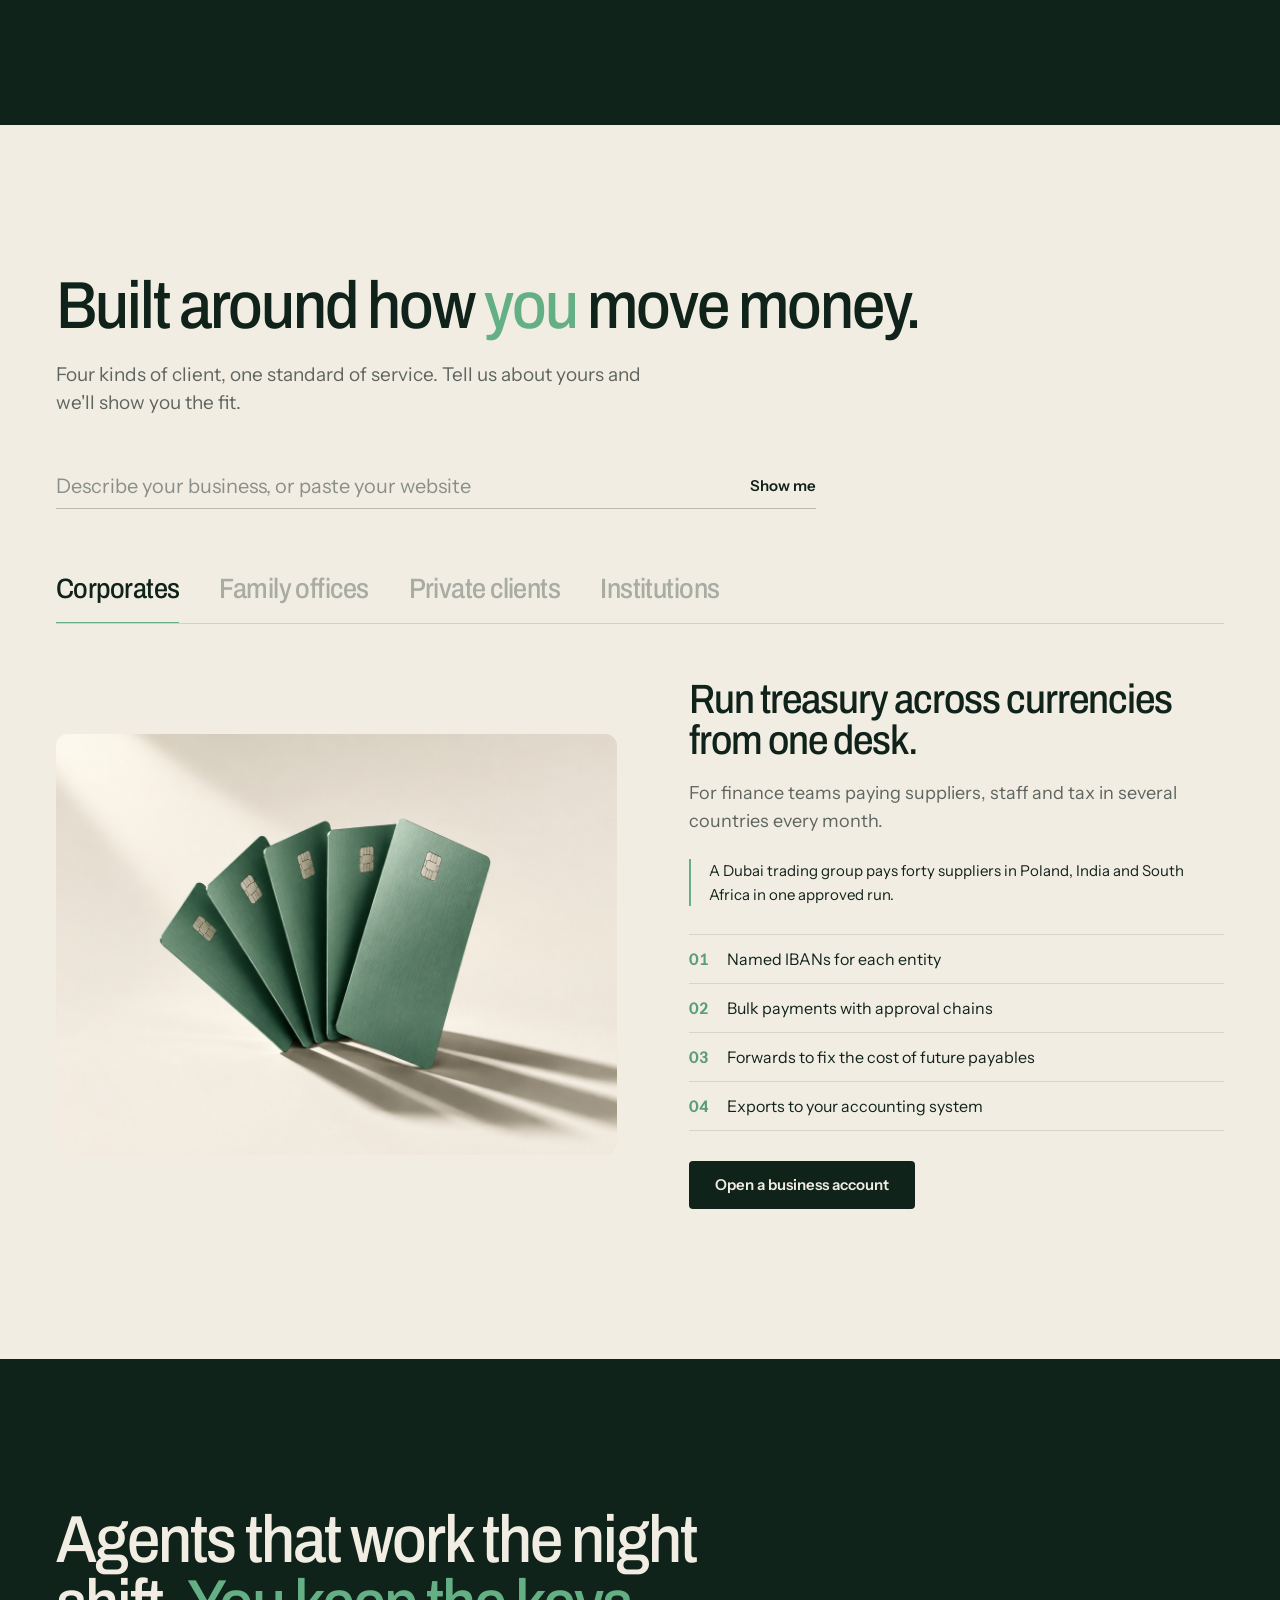
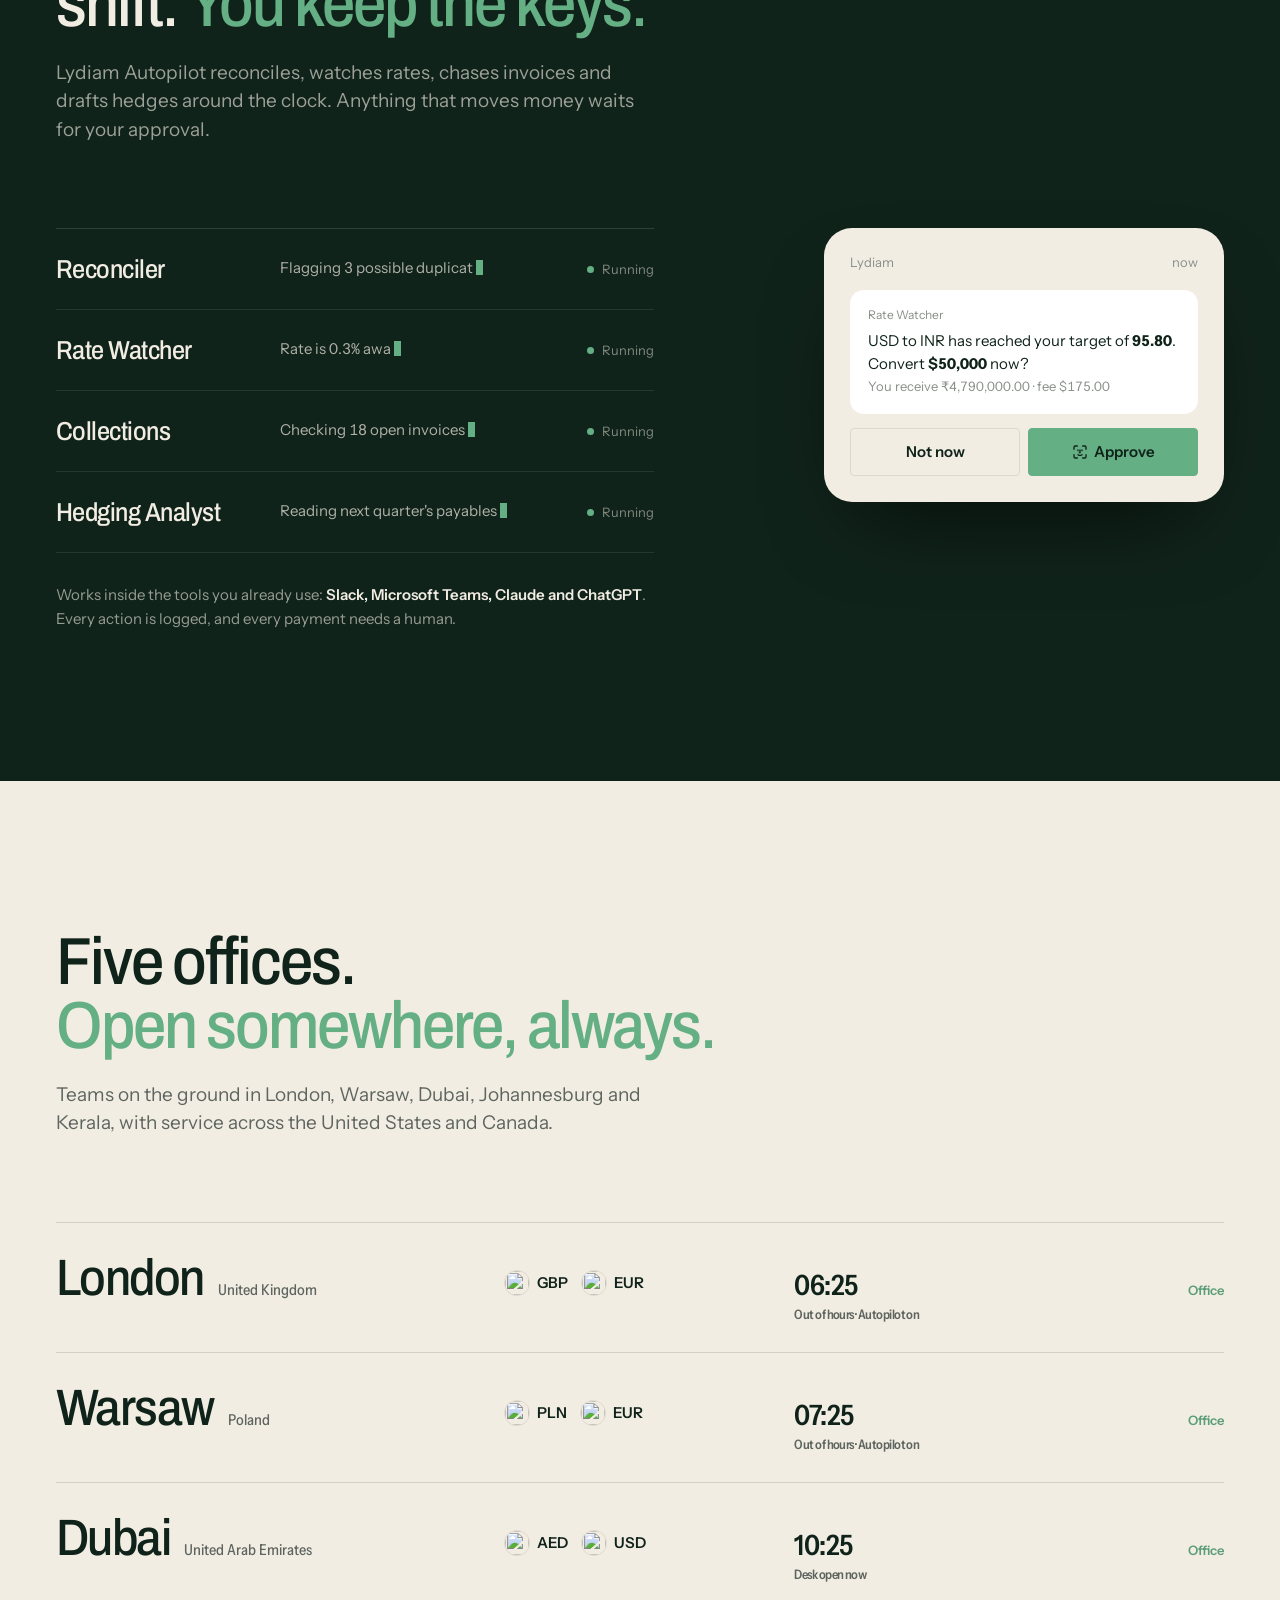
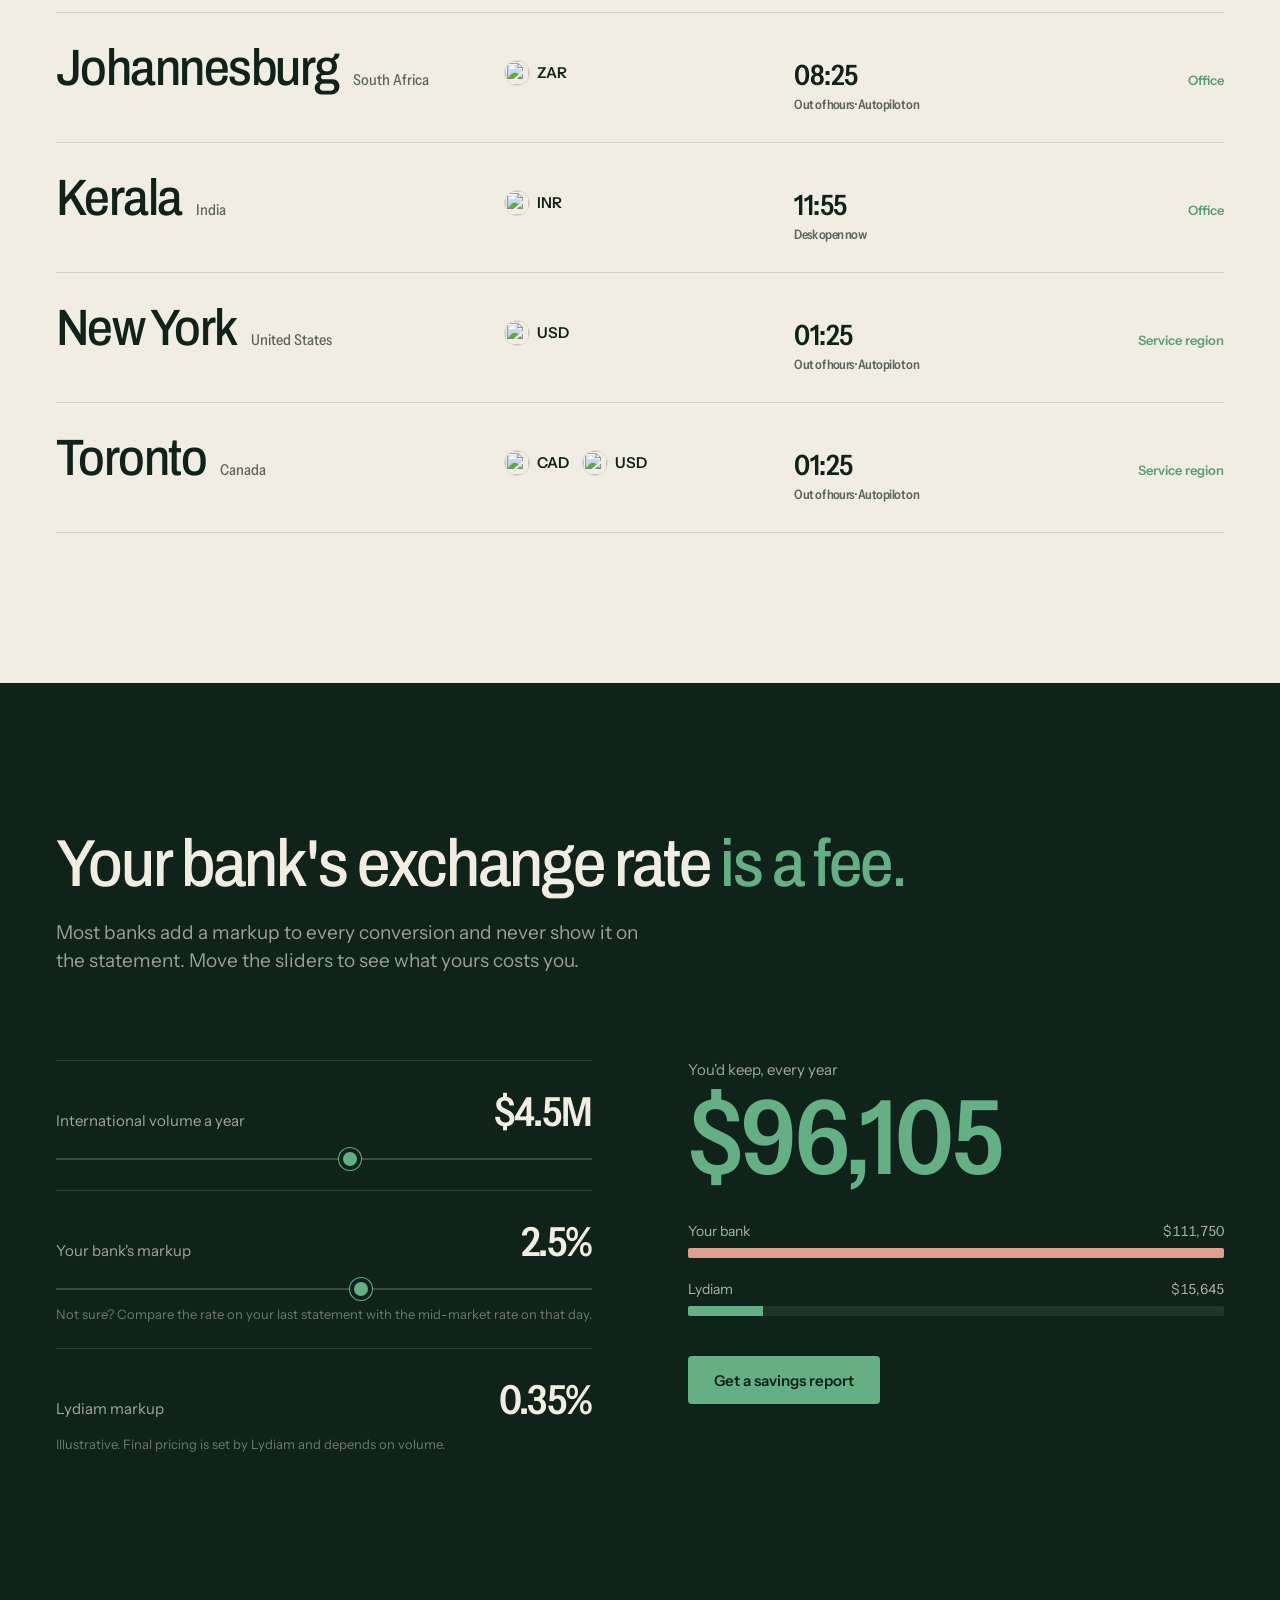
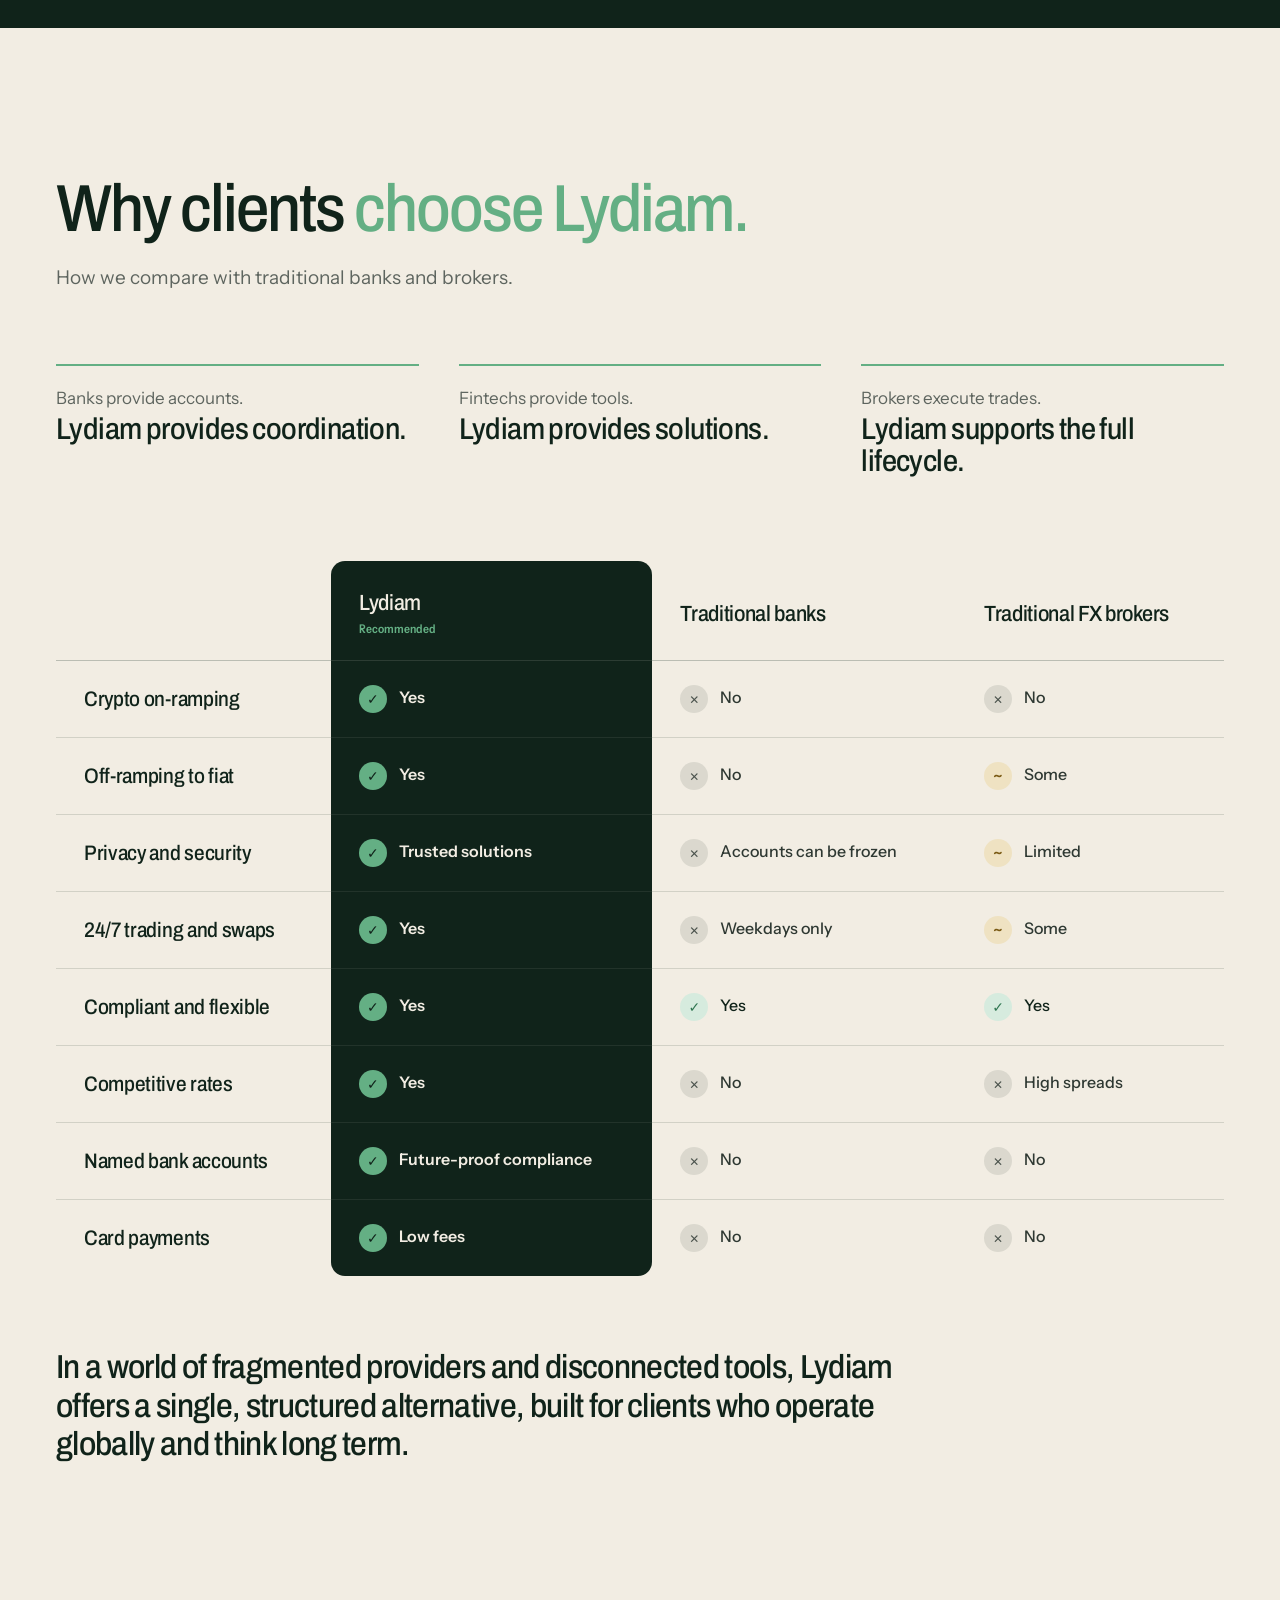
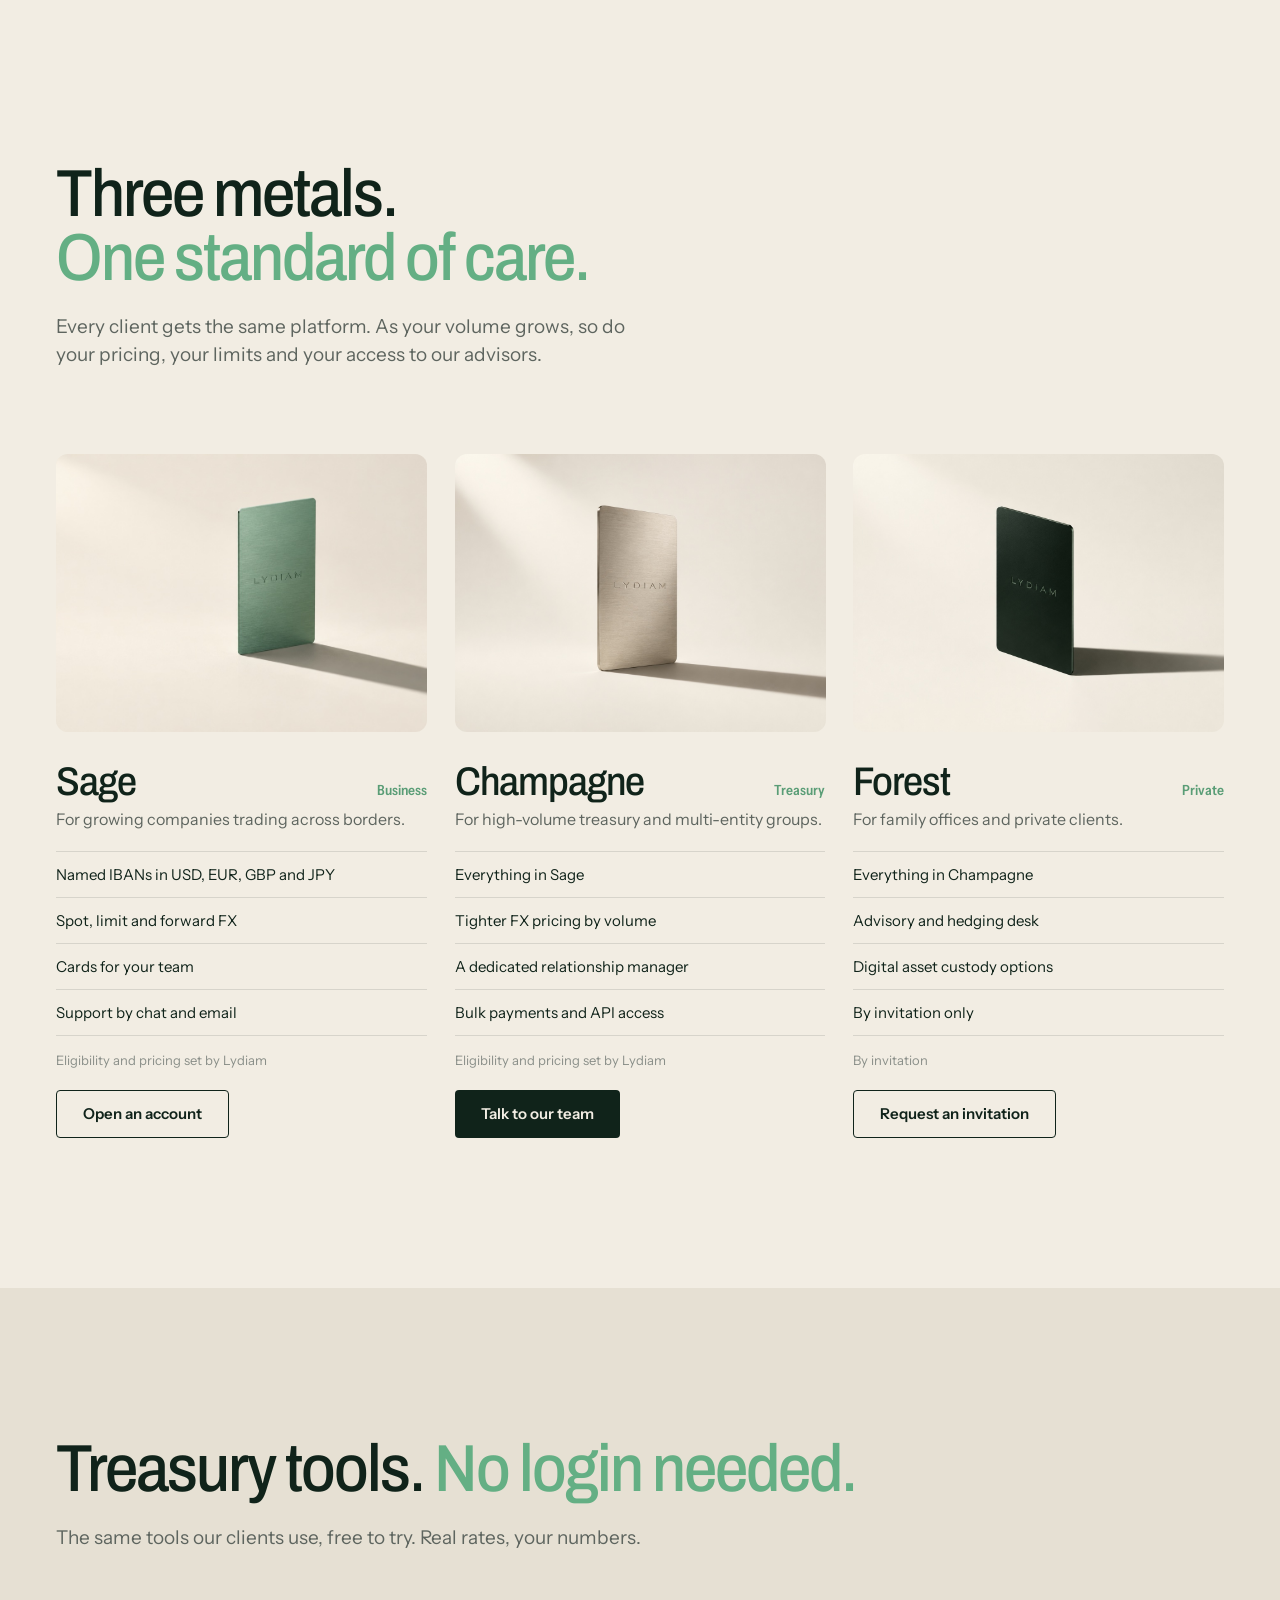
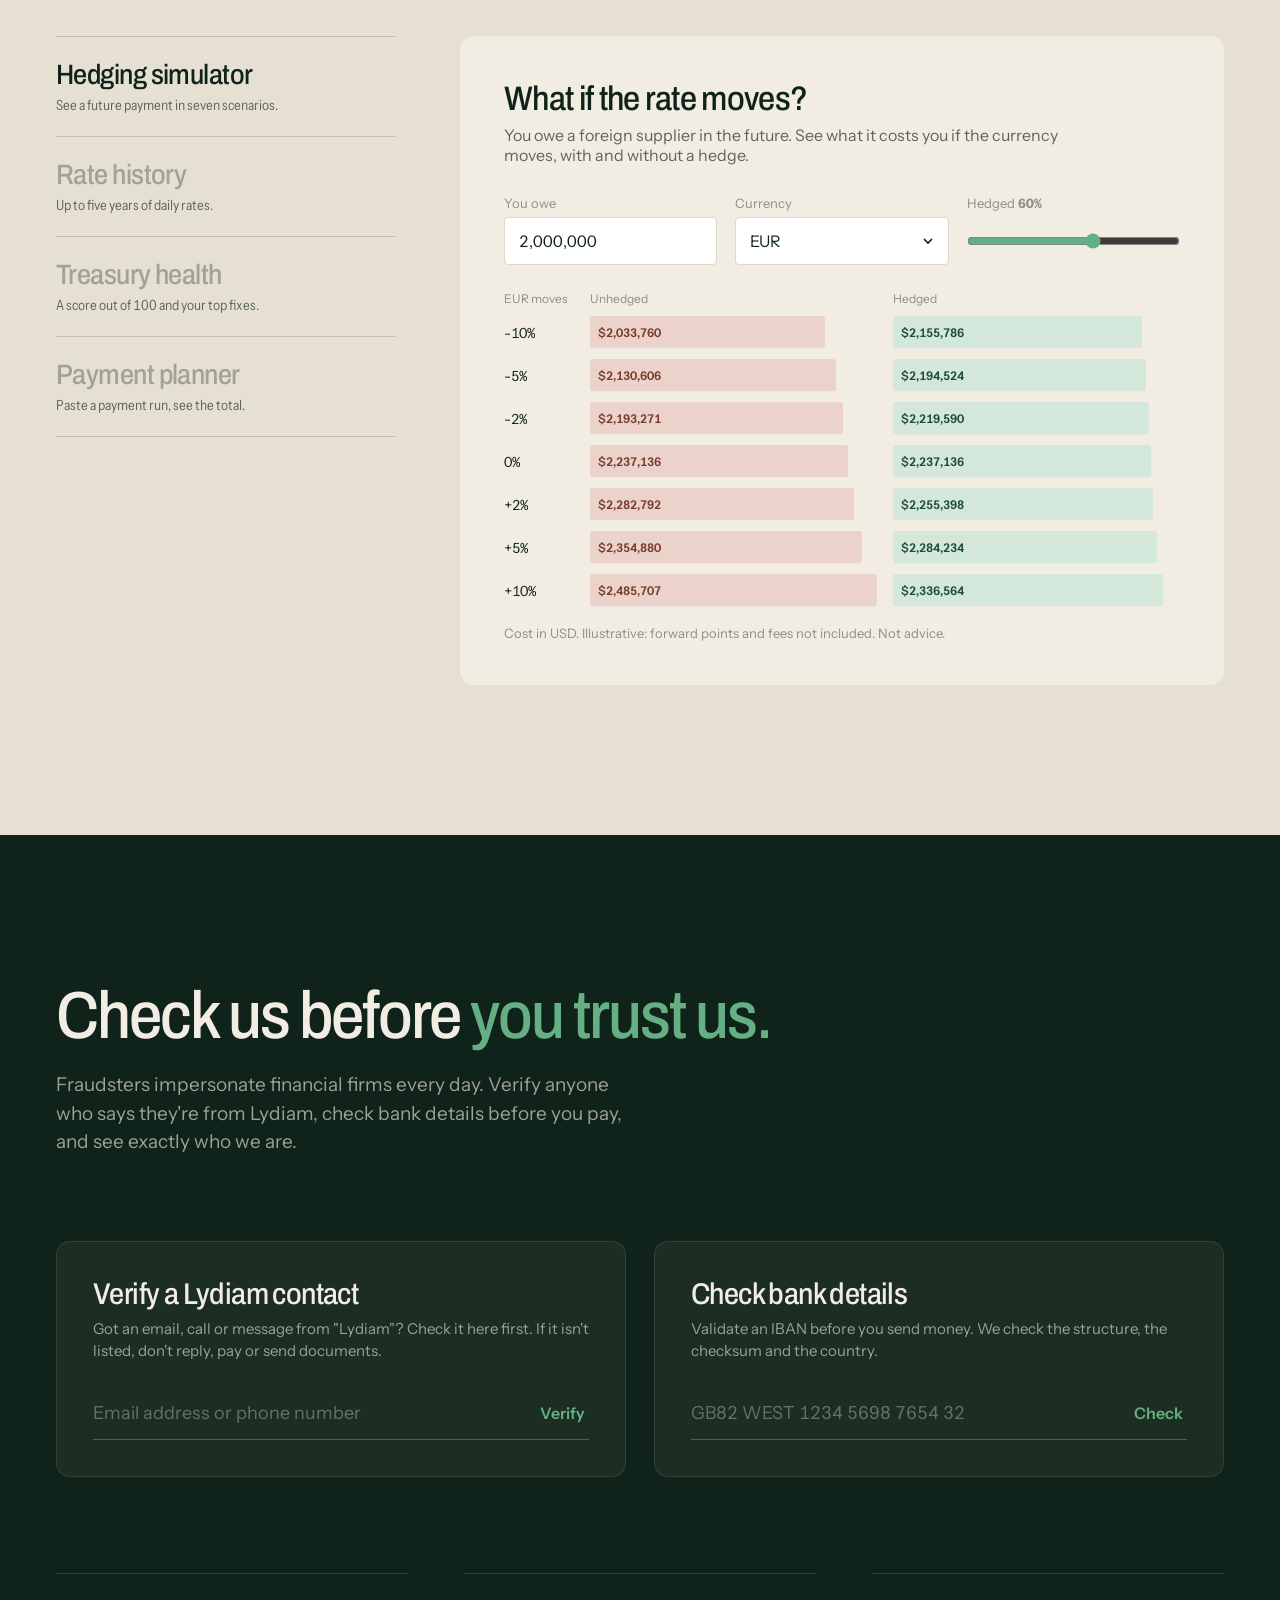
==== commit 6037d237: "Site-wide motion: intro sequence, scroll reveals, count-ups, orbit, sparkline draw, tilt, parallax C" ====
--- a/index.html
+++ b/index.html
@@ -5,7 +5,7 @@
 <meta name="viewport" content="width=device-width,initial-scale=1">
 <meta name="robots" content="noindex,nofollow">
 <title>Lydiam</title>
-<link rel="preconnect" href="https://fonts.googleapis.com"><link rel="preconnect" href="https://fonts.gstatic.com" crossorigin><link href="https://fonts.googleapis.com/css2?family=Archivo:wdth,wght@62..125,400..800&family=Instrument+Sans:wdth,wght@75..100,400..700&display=swap" rel="stylesheet"><link rel="stylesheet" href="site.css?v=1791906982">
+<link rel="preconnect" href="https://fonts.googleapis.com"><link rel="preconnect" href="https://fonts.gstatic.com" crossorigin><link href="https://fonts.googleapis.com/css2?family=Archivo:wdth,wght@62..125,400..800&family=Instrument+Sans:wdth,wght@75..100,400..700&display=swap" rel="stylesheet"><link rel="stylesheet" href="site.css?v=1791907536">
 </head>
 <body><div class="proto-banner"><b>Design concept</b> by RequityAI for Lydiam Group. This is not Lydiam's live website and not a financial service.</div>
 <section class="hero">
@@ -638,5 +638,6 @@
 const b=document.getElementById('st-body'),show=k=>{b.innerHTML=P[k];document.querySelectorAll('#st-tabs button').forEach(x=>x.classList.toggle('on',x.dataset.t===k));if(k==='fx'&&window.LY){const R=LY.rates();const e=document.getElementById('st-fx');if(e)e.textContent=(R.USD/R.EUR).toFixed(4)}};
 document.querySelectorAll('#st-tabs button').forEach(x=>x.onclick=()=>show(x.dataset.t));show('fx');window.LY&&LY.subs.push(()=>{const e=document.getElementById('st-fx');if(e){const R=LY.rates();e.textContent=(R.USD/R.EUR).toFixed(4)}});})();
 </script>
+<script src="motion.js"></script>
 </body>
 </html>
--- a/site.css
+++ b/site.css
@@ -703,6 +703,40 @@
 .tx-c,.tx.on .tx-c{animation:none!important}
 .tx-c.c-new{display:none}.tx.on .tx-c.c-new{display:block;opacity:1;visibility:visible;animation:swapin .35s ease!important}
 .tx.on .tx-c.c-old{display:none}.tx:not(.on) .tx-c.c-old{display:block;opacity:1;visibility:visible;animation:swapin .35s ease!important}
+/* ---------- motion ---------- */
+.js-motion .mv{opacity:0;transform:translateY(26px);transition:opacity .8s cubic-bezier(.2,.7,.2,1) var(--d,0ms),transform .8s cubic-bezier(.2,.7,.2,1) var(--d,0ms)}
+.js-motion .mv.in{opacity:1;transform:none}
+.js-motion .mv-intro{opacity:0;transform:translateY(22px);transition:opacity .9s cubic-bezier(.2,.7,.2,1) var(--d,0ms),transform .9s cubic-bezier(.2,.7,.2,1) var(--d,0ms)}
+.js-motion .mv-intro.in{opacity:1;transform:none}
+.js-motion .head h2 span{display:inline-block;transition:color .8s}
+/* bento graphics play when the card arrives */
+.js-motion .bx-c:not(.in) .onb-list div,.js-motion .bx-c:not(.in) .stamp,.js-motion .bx-c:not(.in) .bubble2{animation-play-state:paused}
+/* orbit rotates as a system */
+.orbit .sys{position:absolute;inset:0;animation:sysrot 40s linear infinite}
+.orbit .sys .spin span{animation:counter 40s linear infinite}
+@keyframes sysrot{to{transform:rotate(360deg)}}
+@keyframes counter{to{rotate:-360deg}}
+.orbit .hub{animation:hubp 3s ease-in-out infinite}
+@keyframes hubp{50%{box-shadow:0 0 0 16px rgba(100,175,132,.12)}}
+/* market sparklines draw in */
+.mk-row polyline{stroke-dasharray:600;stroke-dashoffset:600;transition:stroke-dashoffset 1.6s cubic-bezier(.2,.7,.2,1) .2s}
+.mk-row.in polyline,.rm .mk-row polyline{stroke-dashoffset:0}
+/* table rows sweep */
+.wt tbody tr.mv{transform:translateX(-16px)}.wt tbody tr.mv.in{transform:none}
+/* hover lifts */
+.pillars a,.tier,.vbox,.contact div,.need-g div{transition:transform .35s cubic-bezier(.2,.7,.2,1)}
+.pillars a:hover,.vbox:hover,.contact div:hover{transform:translateY(-4px)}
+.tier .ph,.aud .ph{transition:transform .3s ease-out;will-change:transform}
+.btn{position:relative;overflow:hidden}
+.btn:after{content:"";position:absolute;inset:0;background:linear-gradient(110deg,transparent 30%,rgba(255,255,255,.18) 50%,transparent 70%);transform:translateX(-120%);transition:transform .7s}
+.btn:hover:after{transform:translateX(120%)}
+/* converter number pulse */
+#out{transition:color .3s}
+/* sticky nav once scrolled (inner pages already sticky) */
+.scrolled .ihead{box-shadow:0 10px 30px -20px rgba(16,35,26,.35)}
+/* reduced motion */
+.rm .mv,.rm .mv-intro{opacity:1!important;transform:none!important}
+@media(prefers-reduced-motion:reduce){.orbit .sys,.orbit .sys .spin span,.orbit .hub{animation:none}}
 
 .proto-banner{background:#0B1A13;color:rgba(242,237,227,.75);font-size:13px;text-align:center;padding:9px 20px;font-family:'Instrument Sans',system-ui,sans-serif}
 .proto-banner b{color:#F2EDE3;font-weight:600}
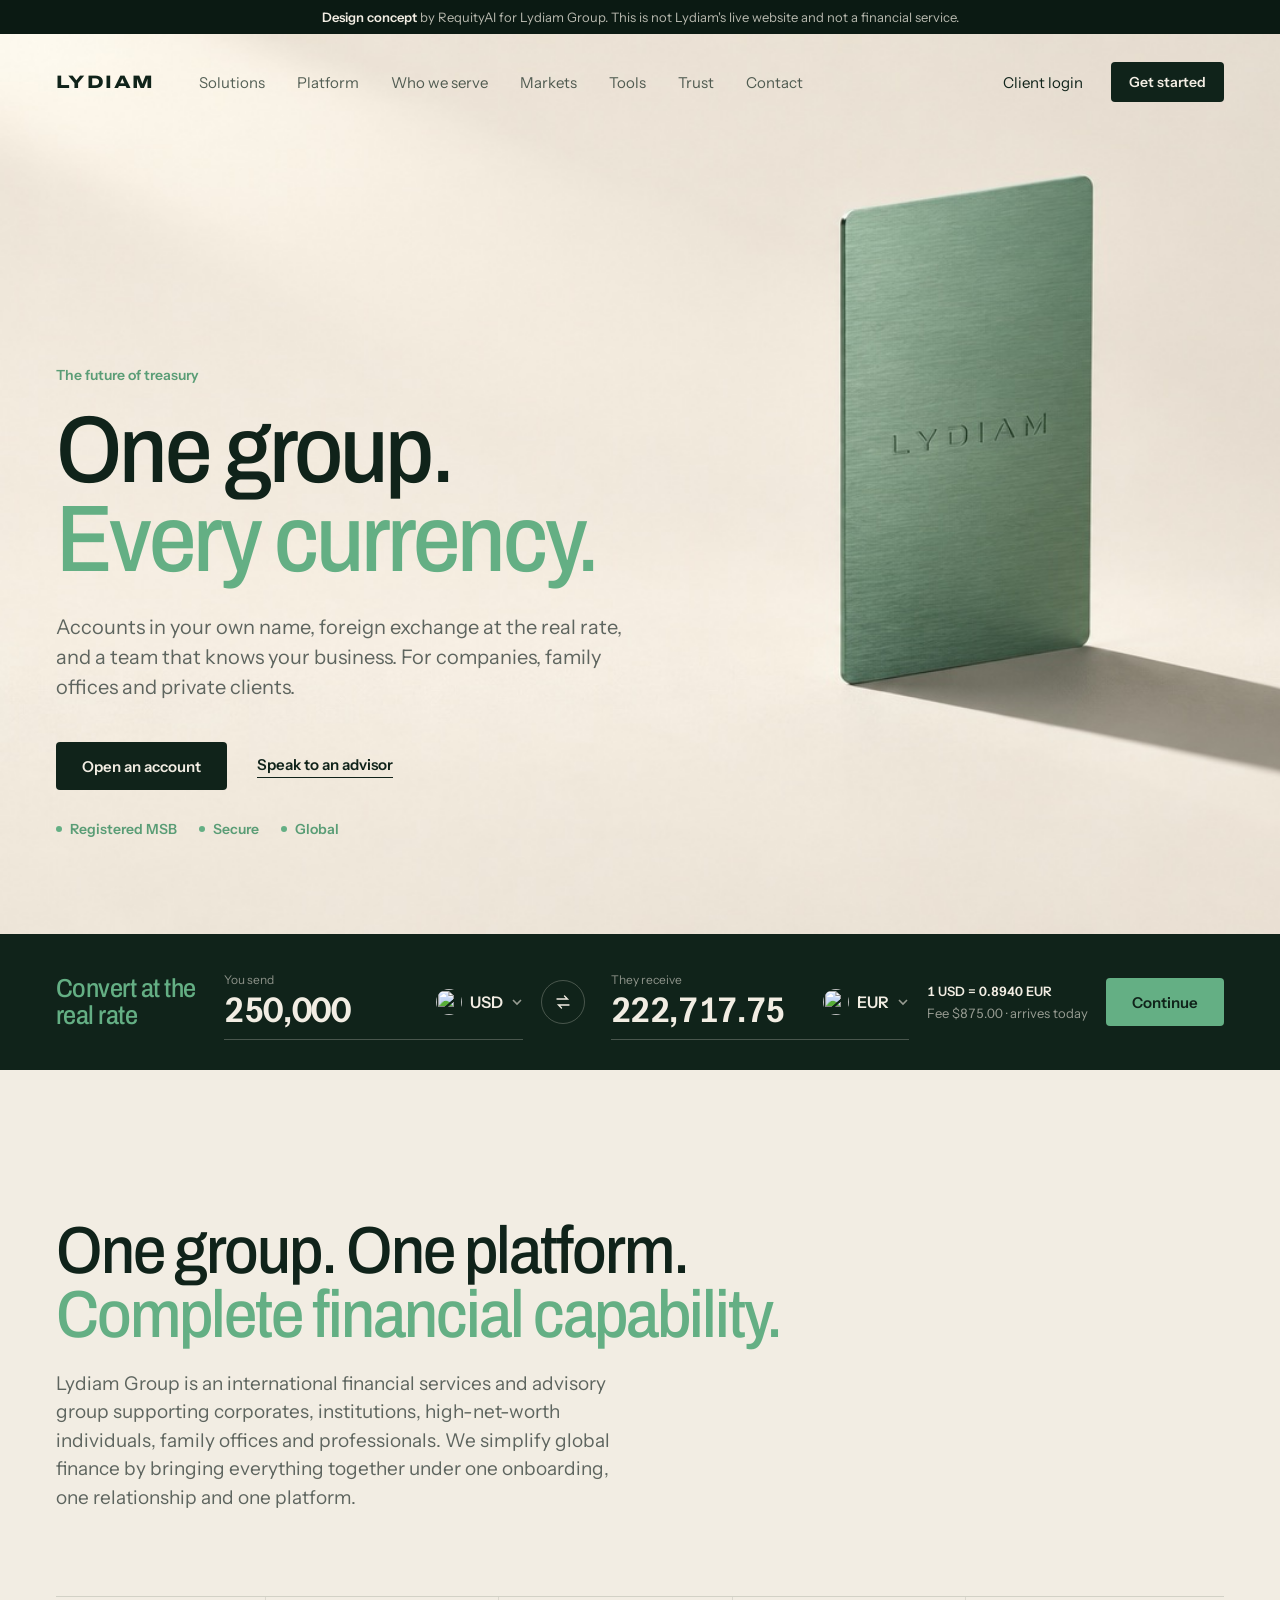
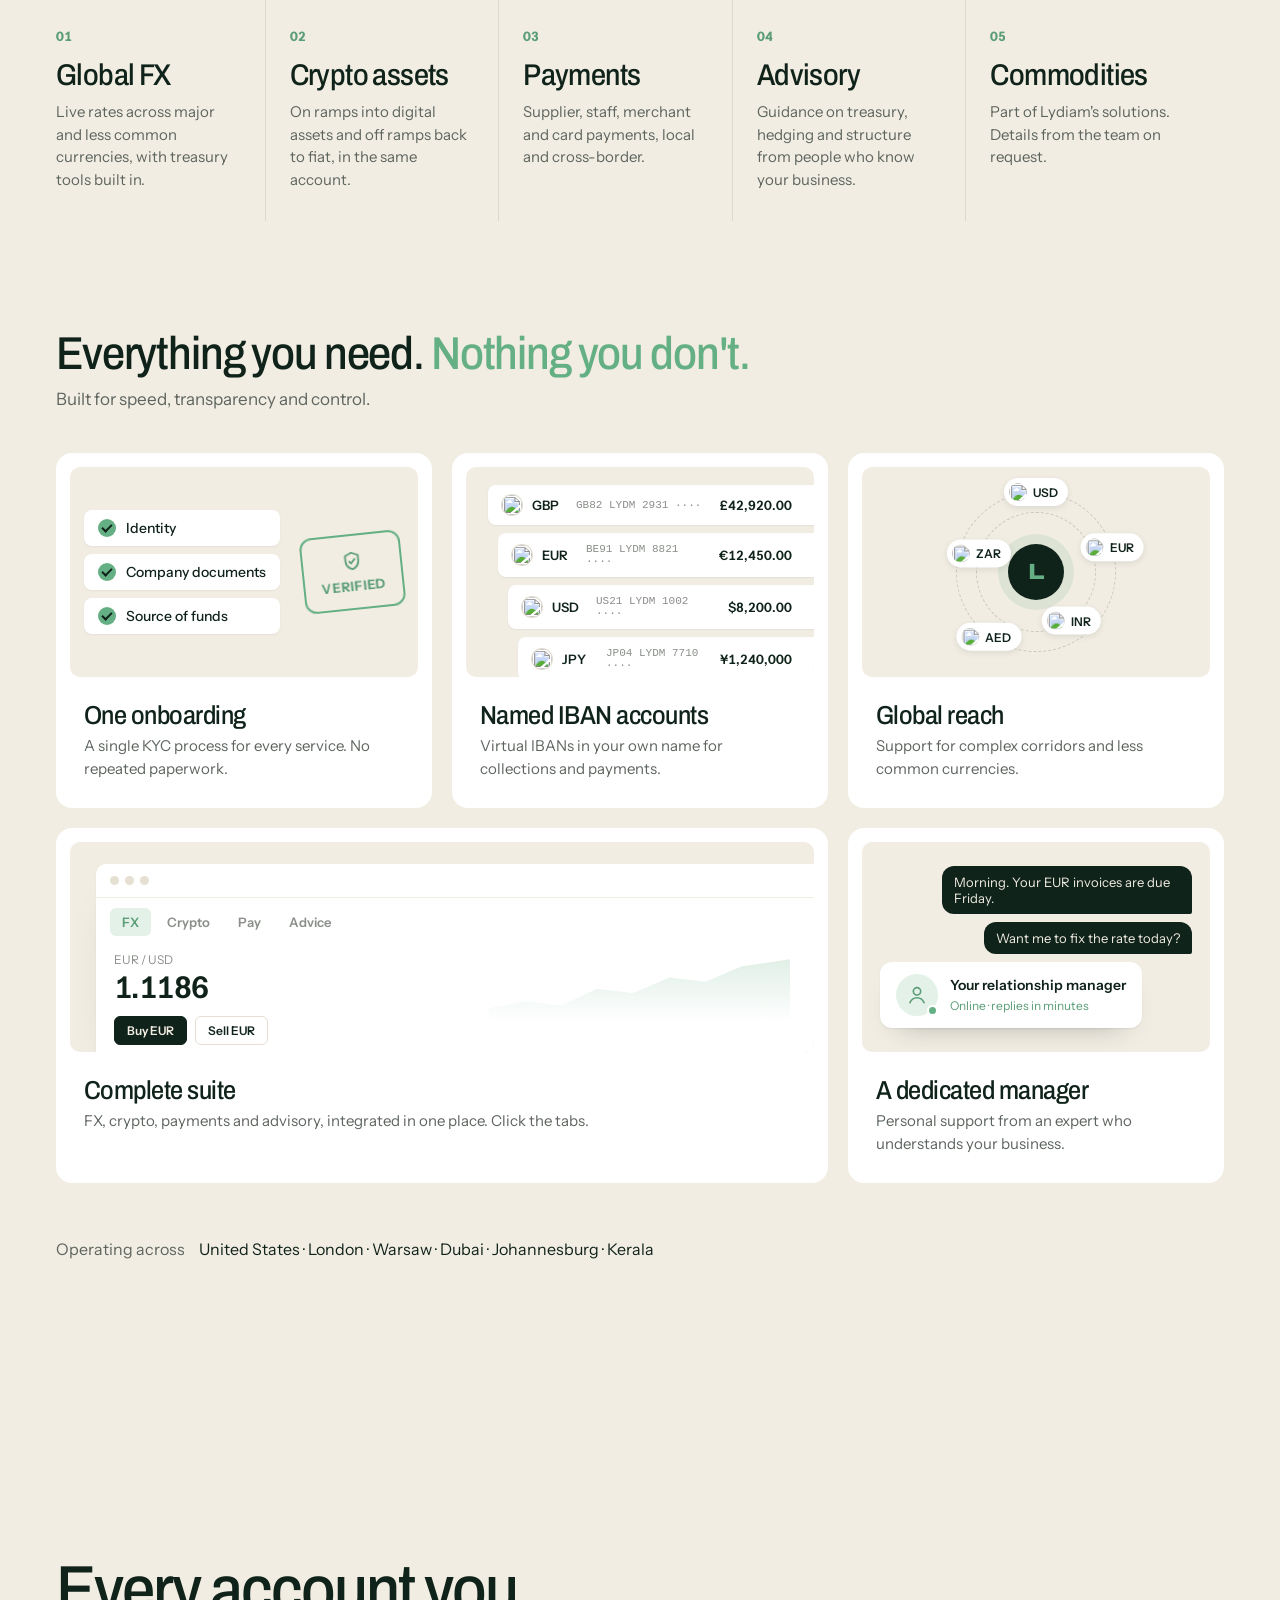
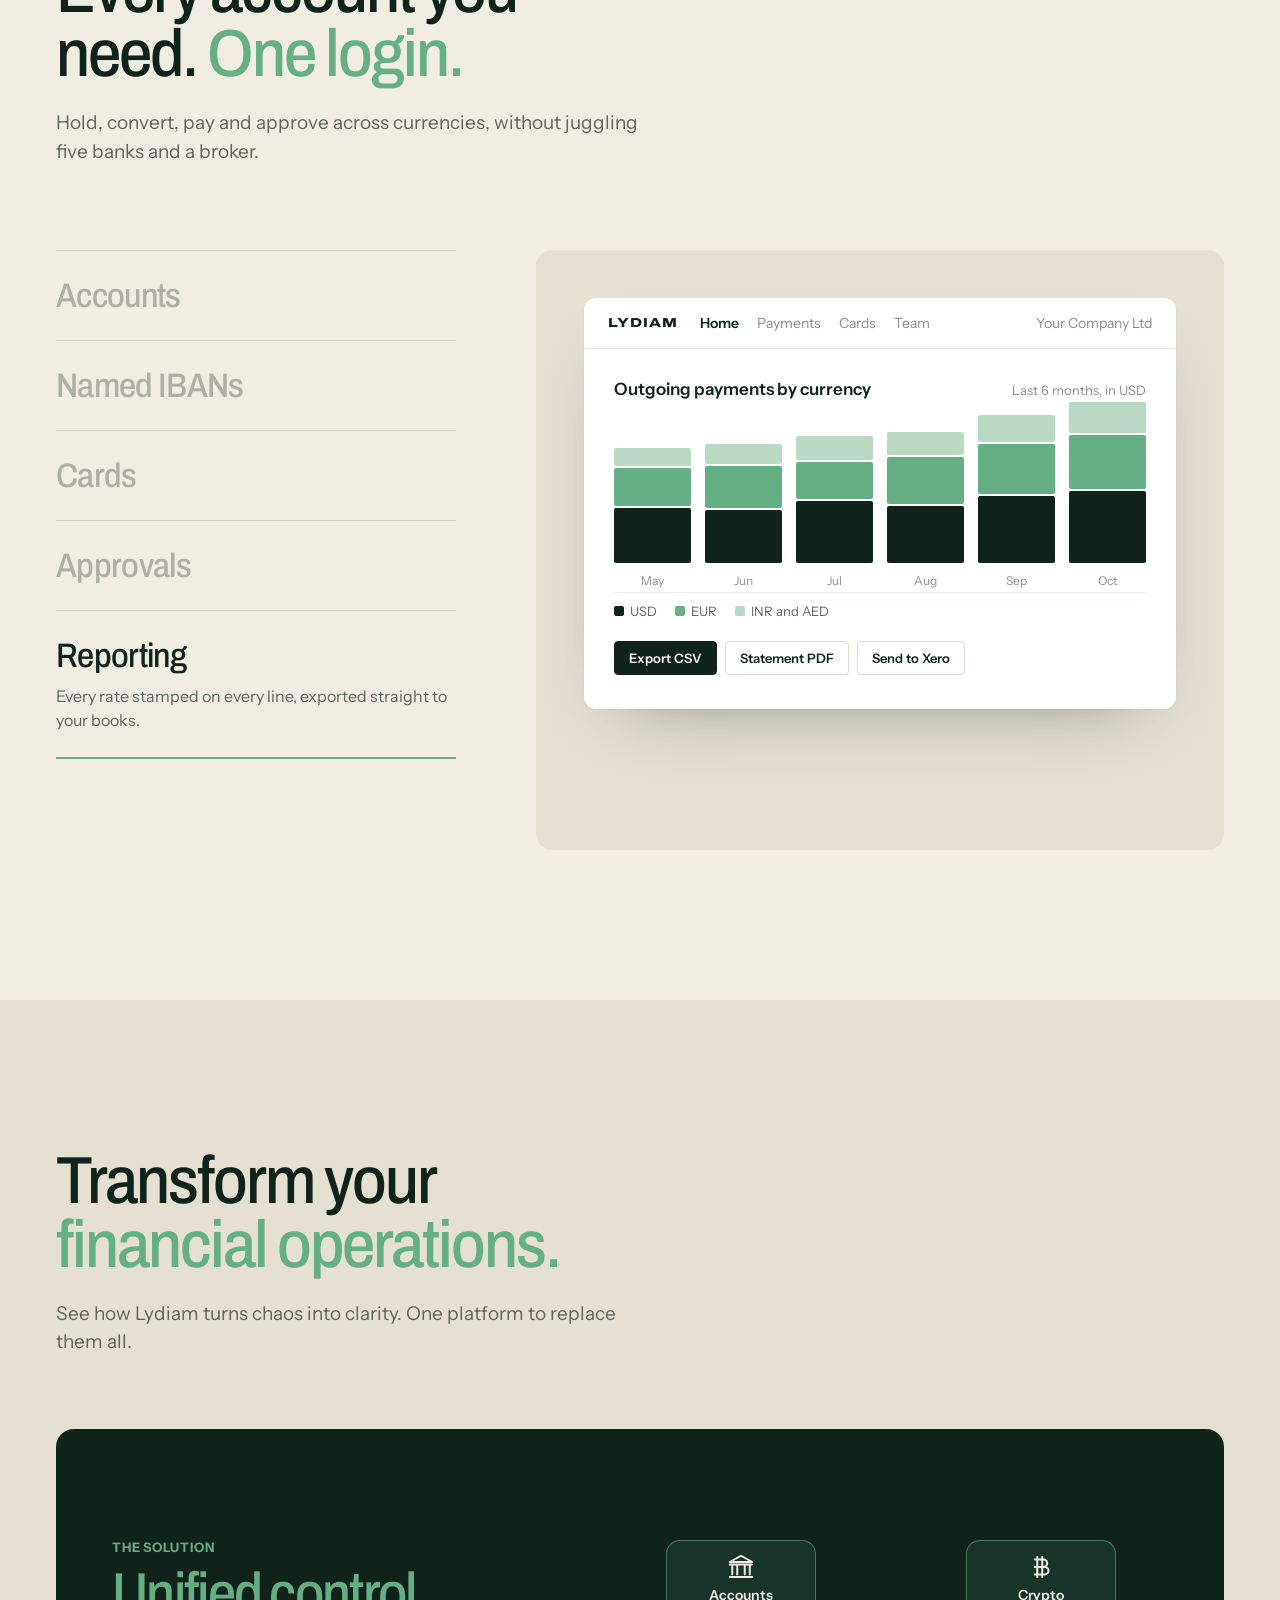
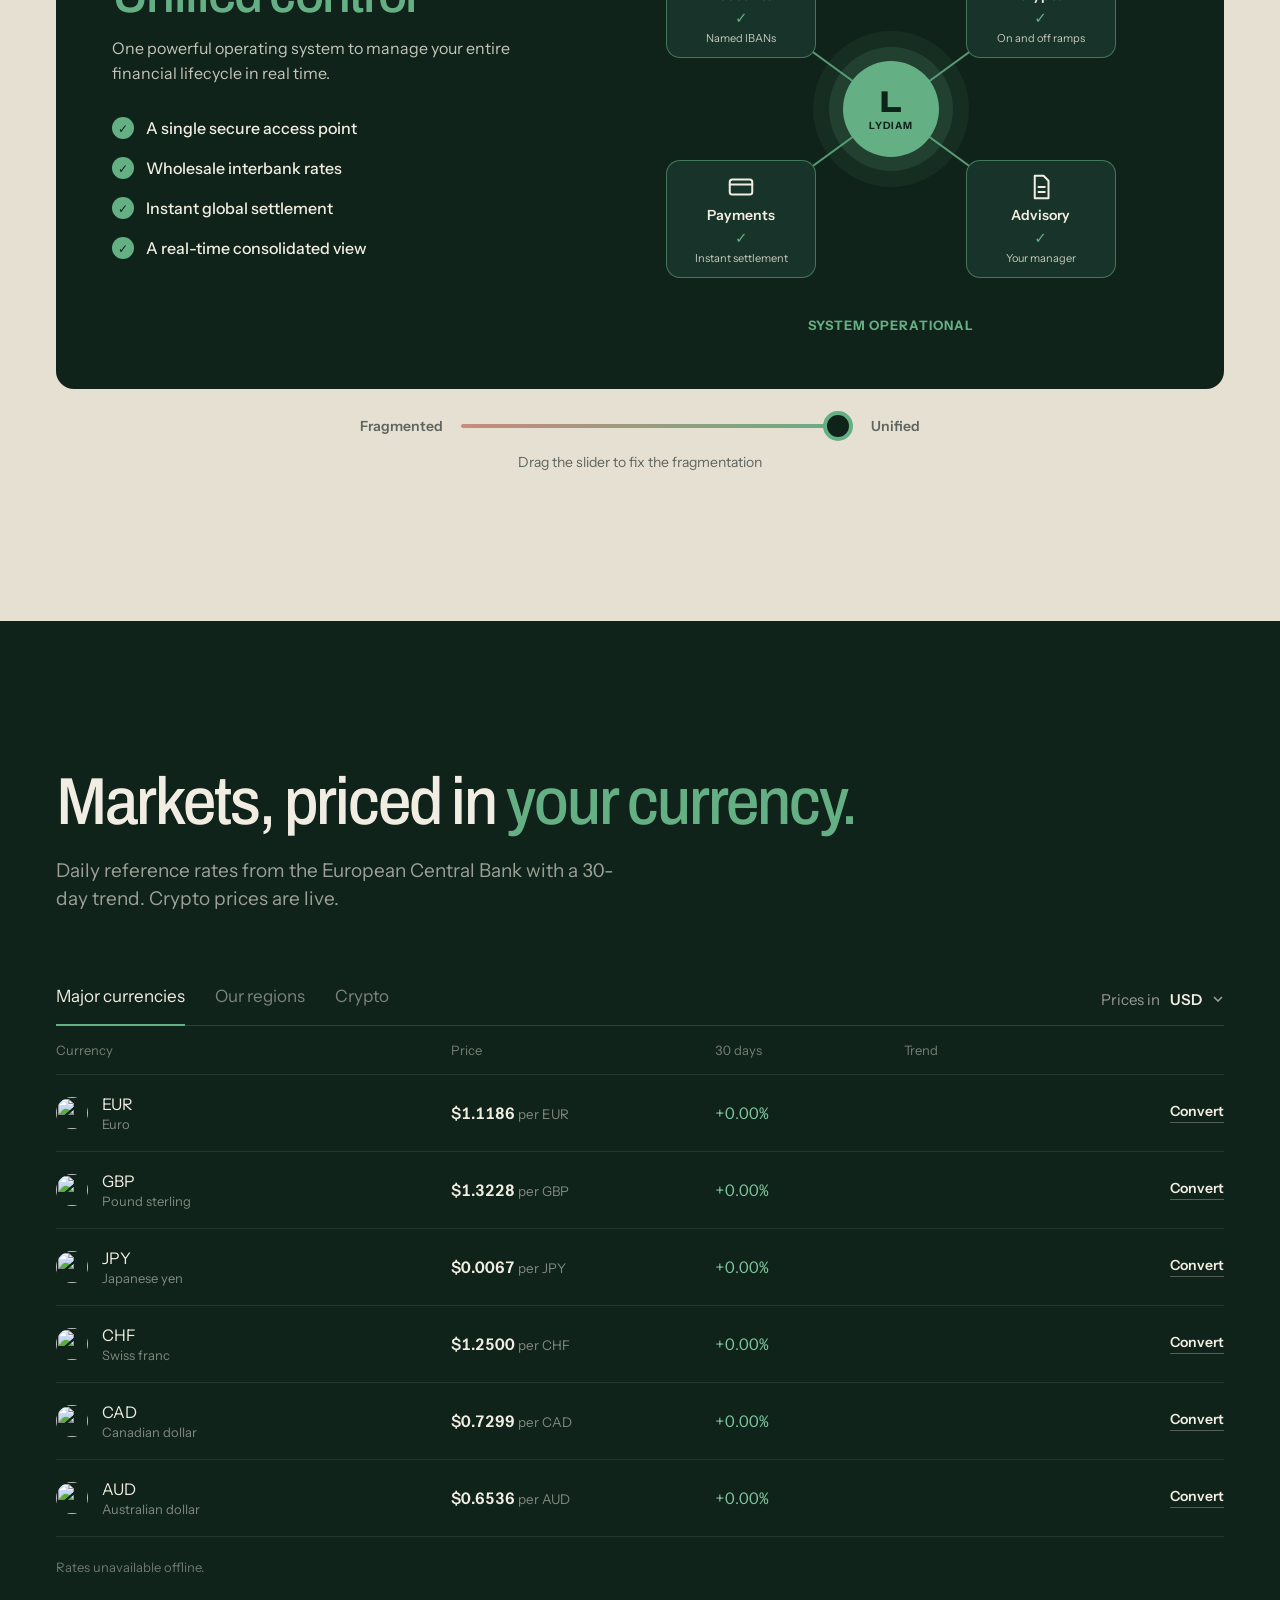
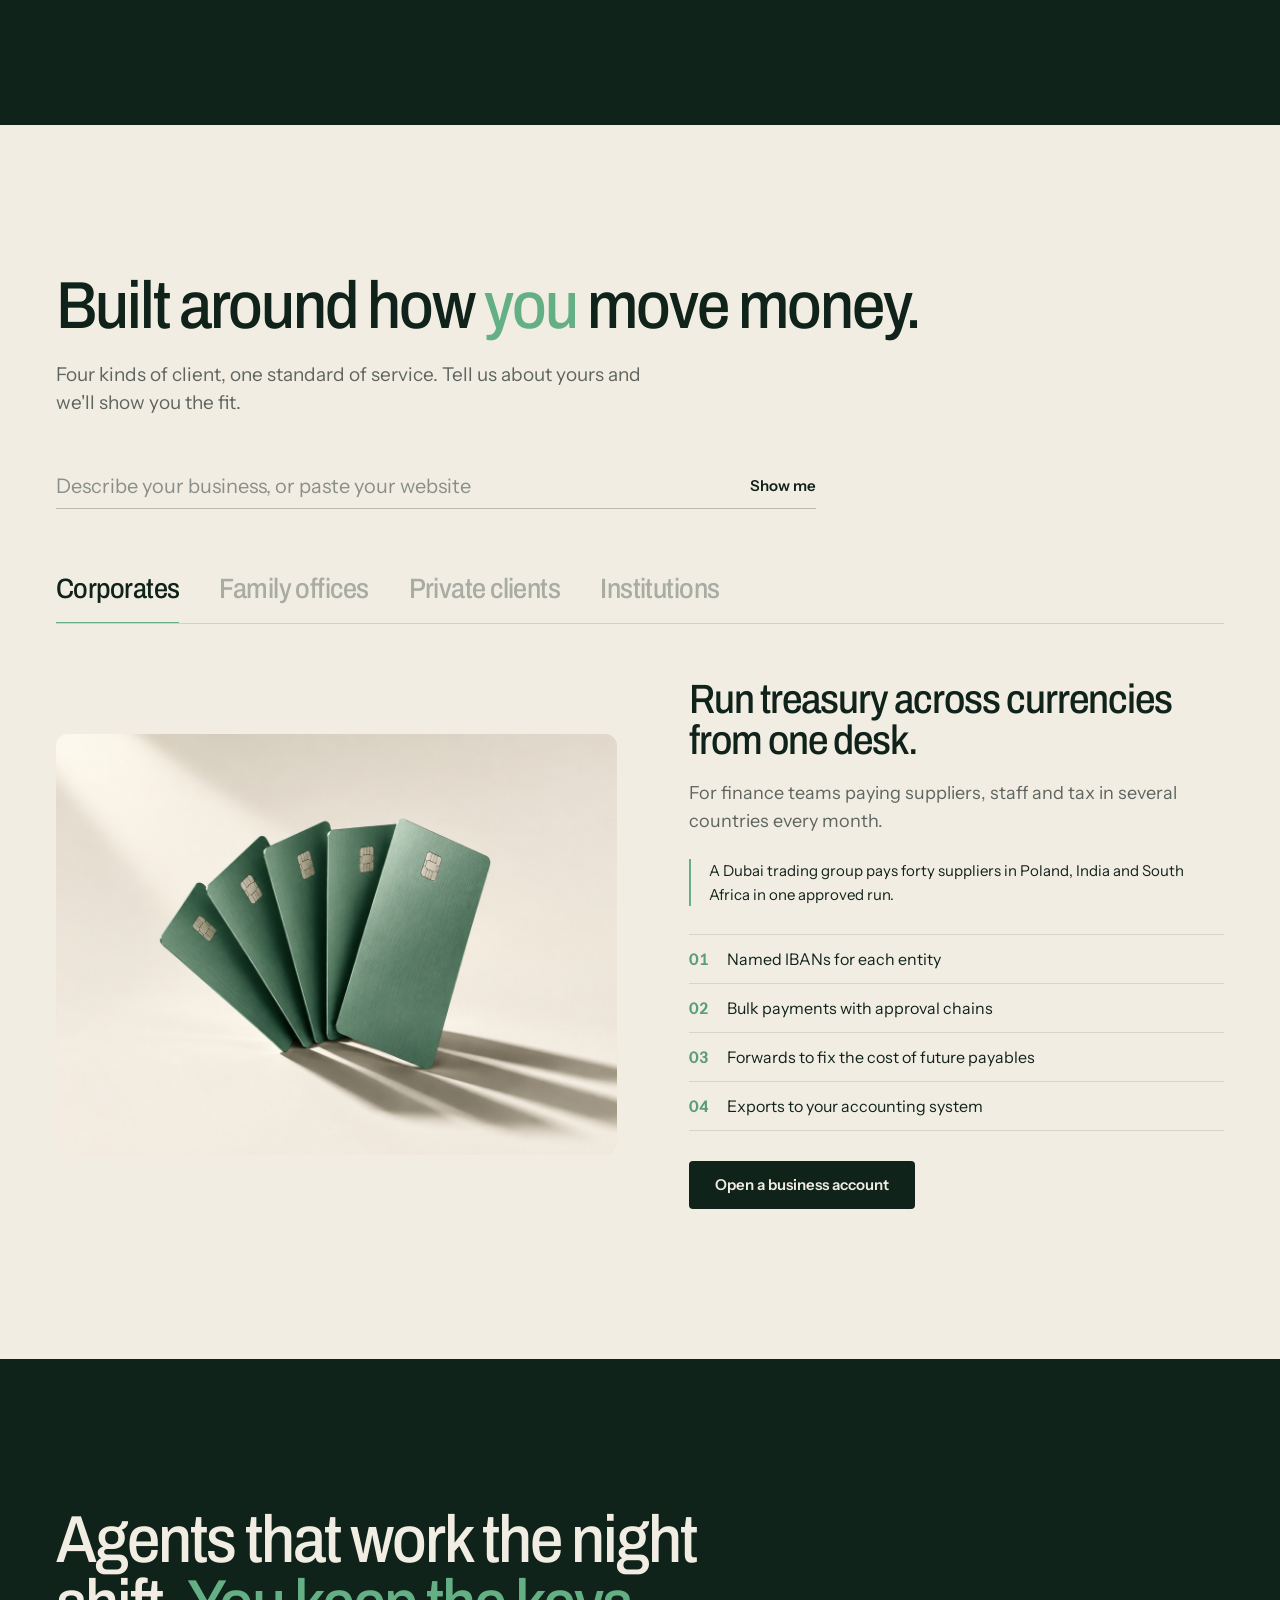
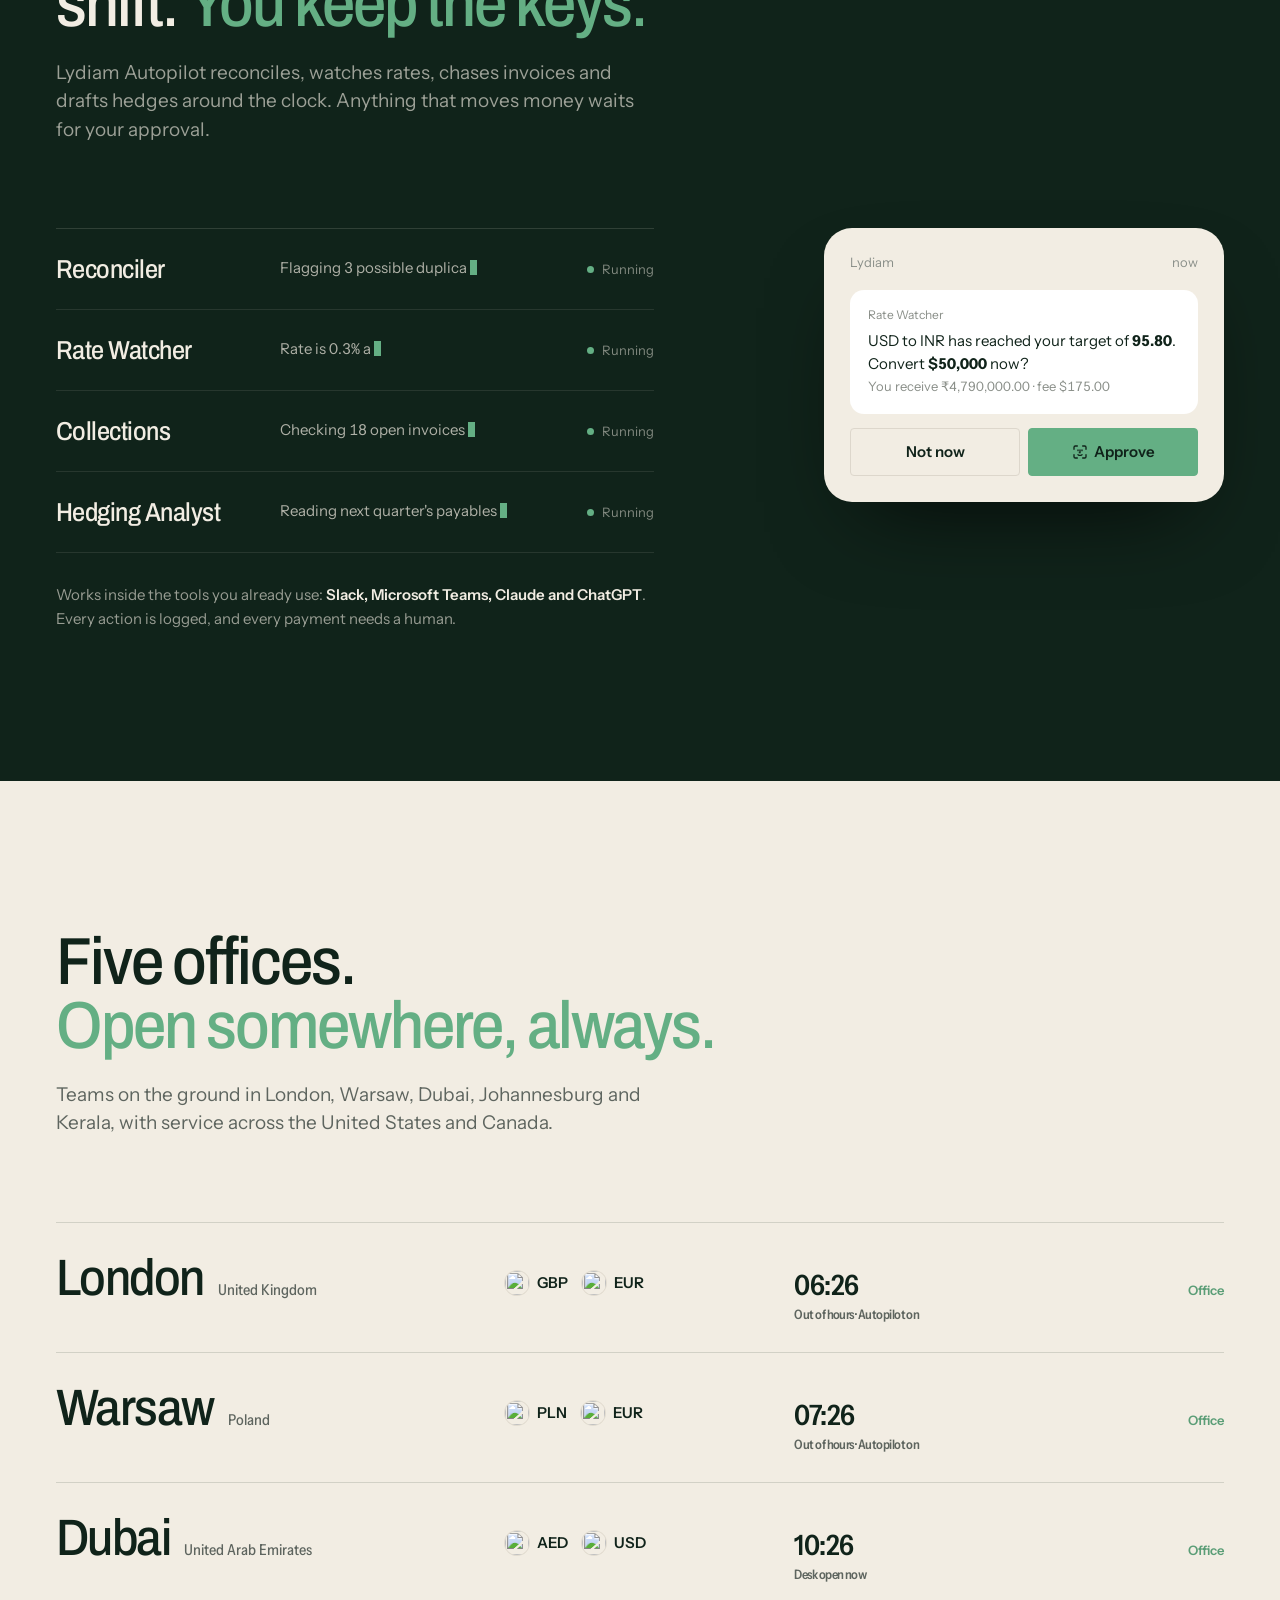
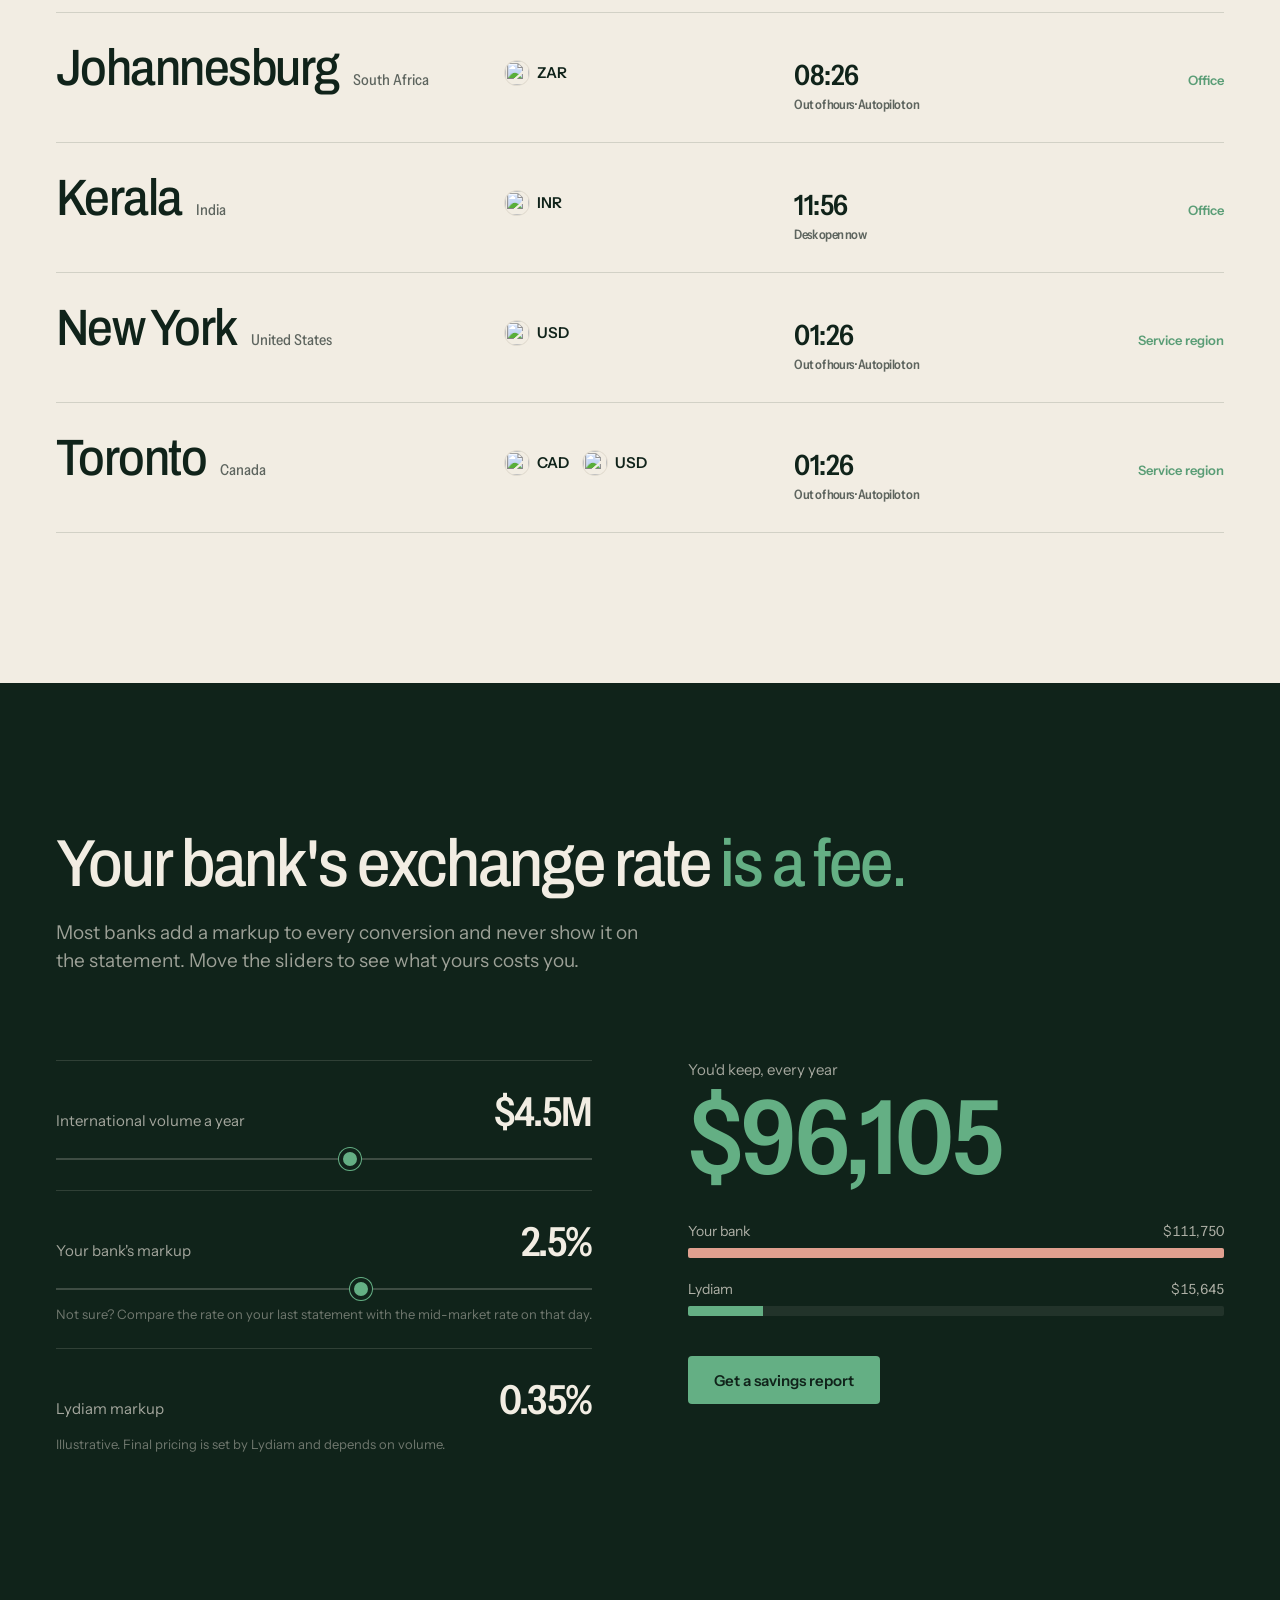
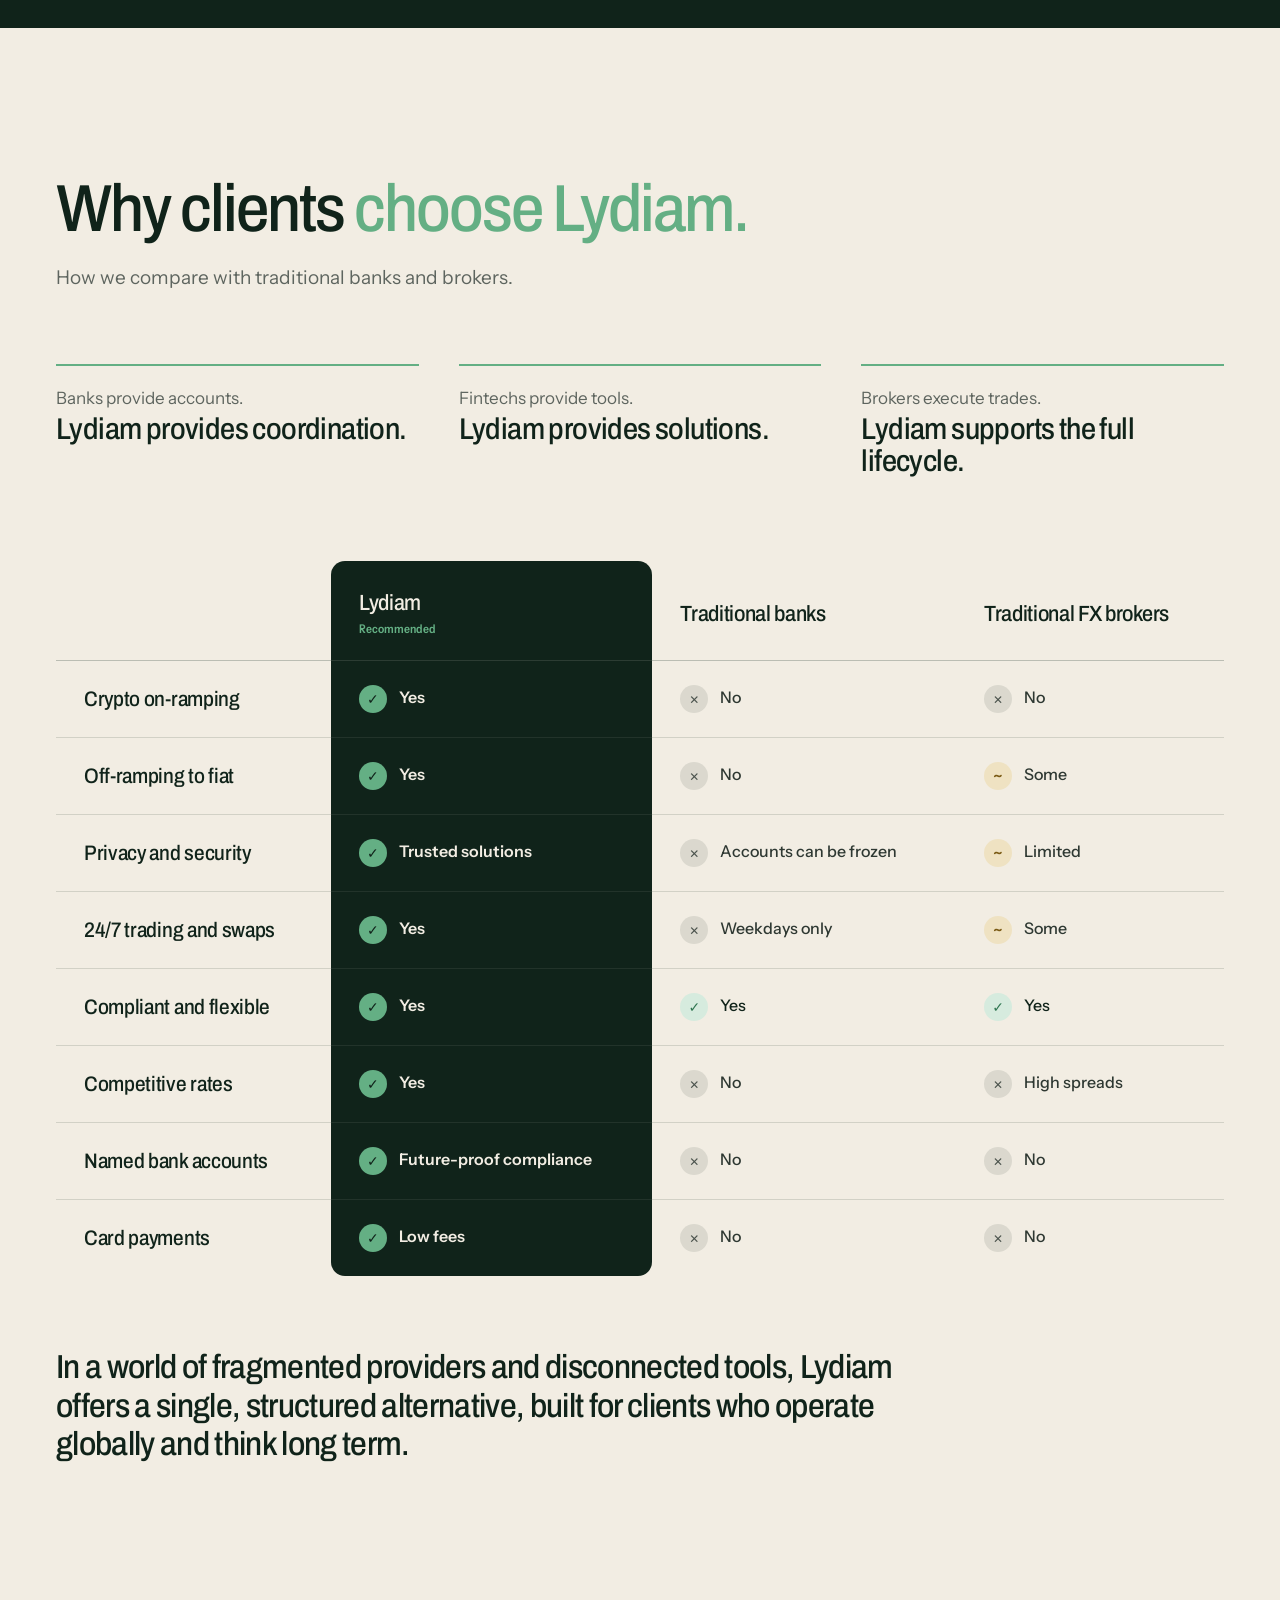
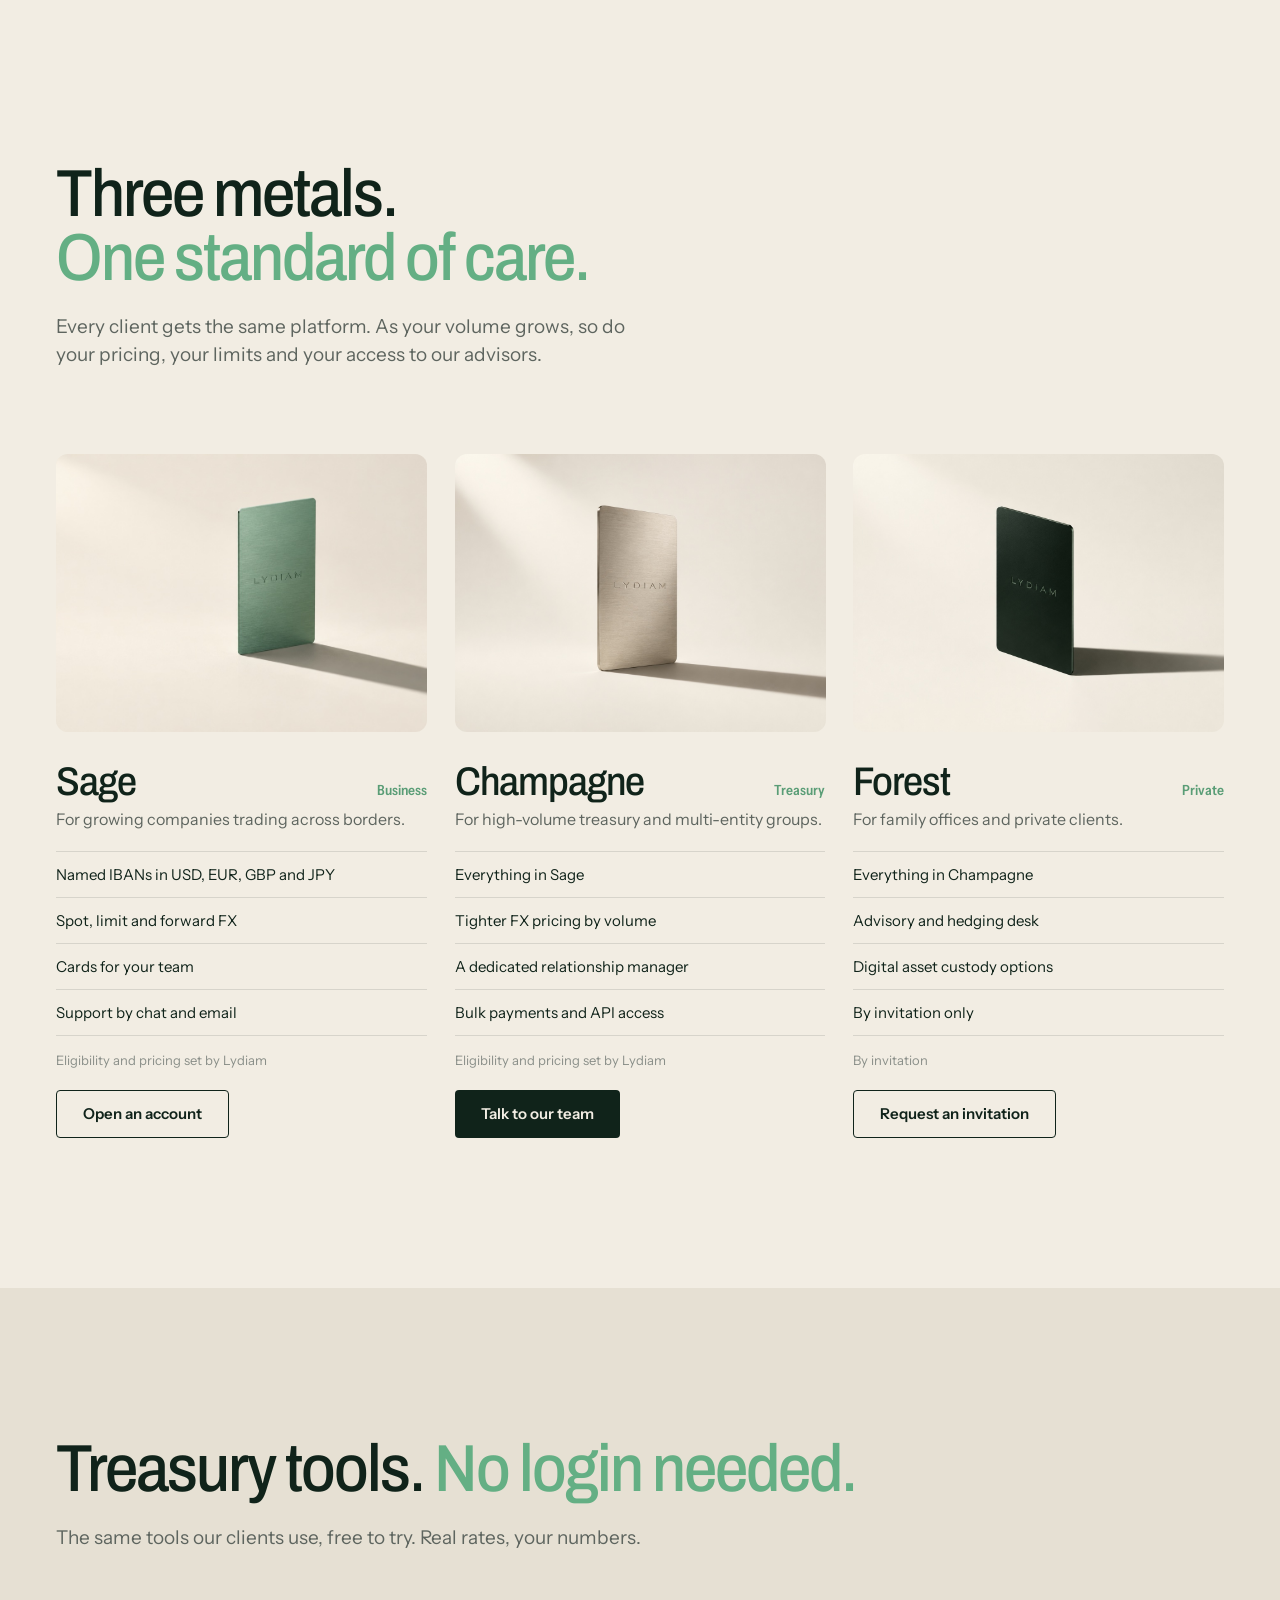
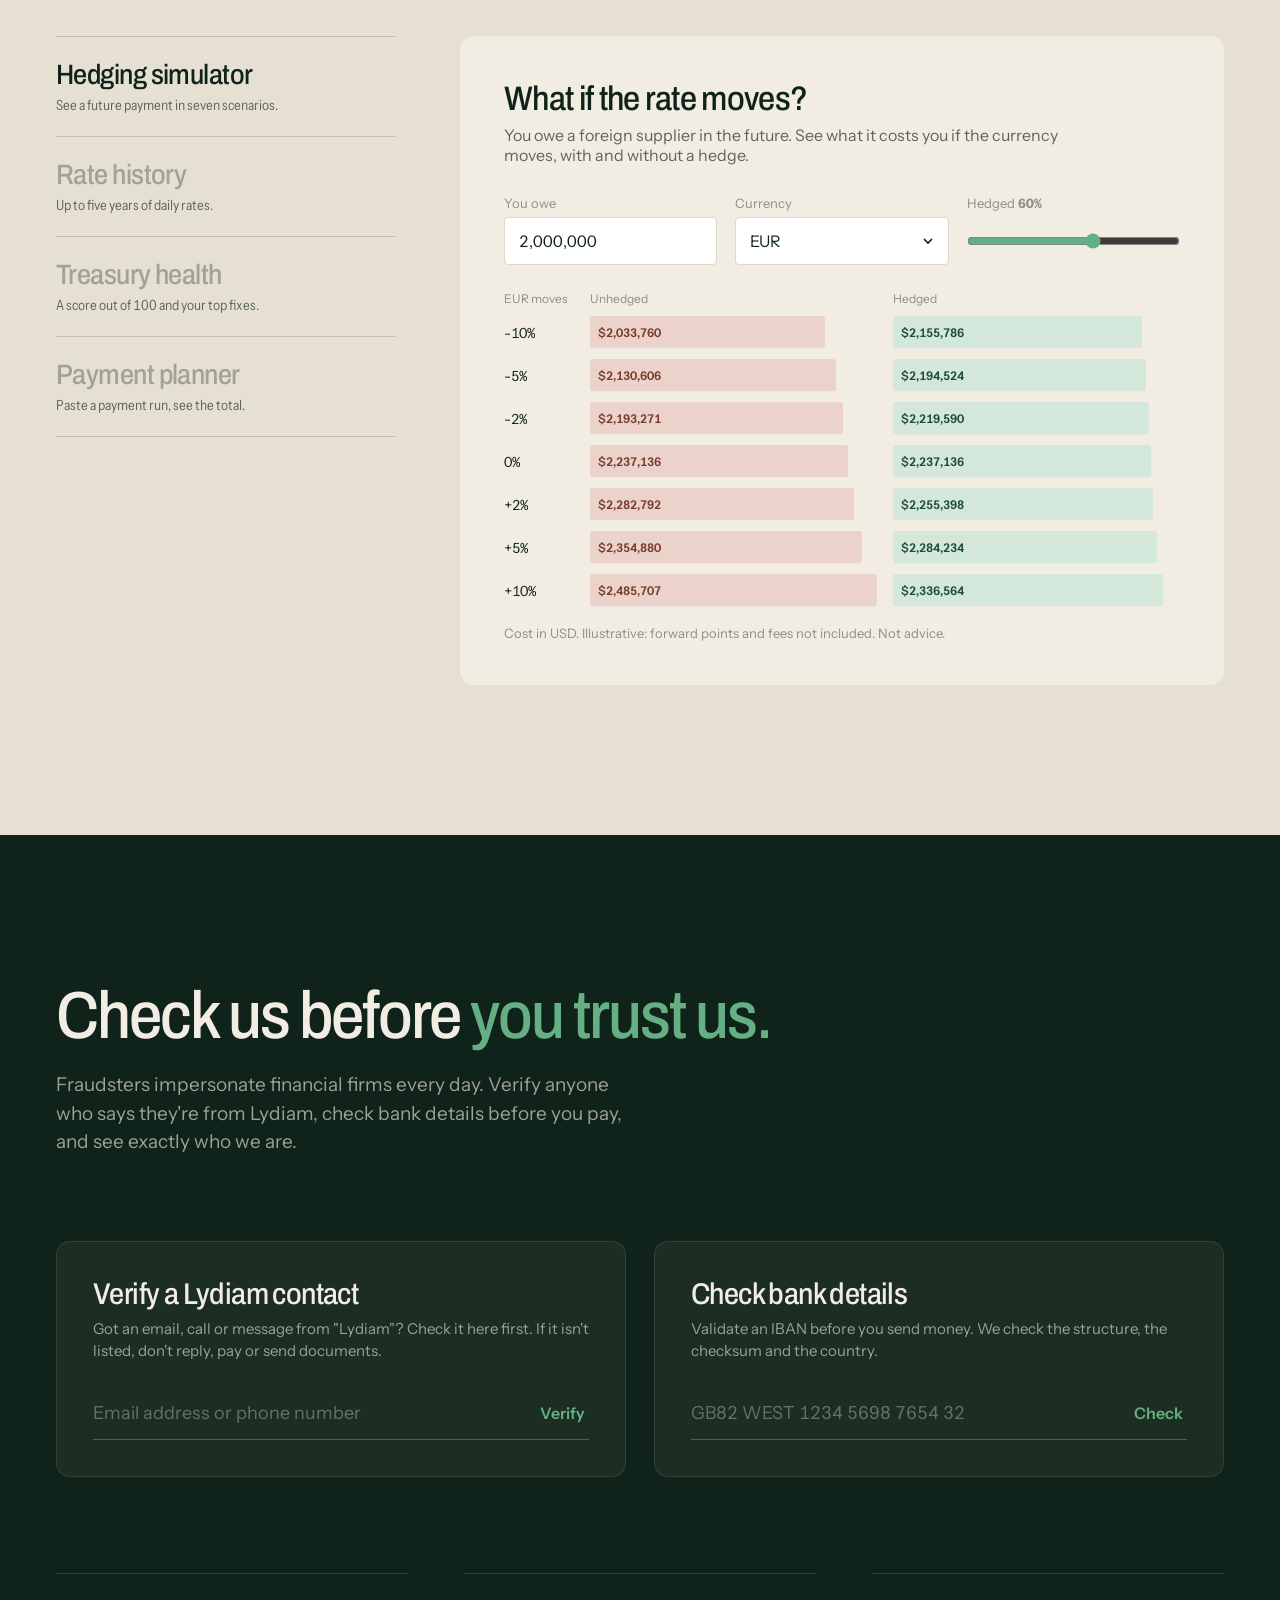
==== commit bddd61bd: "Motion: timer-based intro and safety net so content never stays hidden Co-Authored-By: Claude Opus 5" ====
--- a/index.html
+++ b/index.html
@@ -5,7 +5,7 @@
 <meta name="viewport" content="width=device-width,initial-scale=1">
 <meta name="robots" content="noindex,nofollow">
 <title>Lydiam</title>
-<link rel="preconnect" href="https://fonts.googleapis.com"><link rel="preconnect" href="https://fonts.gstatic.com" crossorigin><link href="https://fonts.googleapis.com/css2?family=Archivo:wdth,wght@62..125,400..800&family=Instrument+Sans:wdth,wght@75..100,400..700&display=swap" rel="stylesheet"><link rel="stylesheet" href="site.css?v=1791907536">
+<link rel="preconnect" href="https://fonts.googleapis.com"><link rel="preconnect" href="https://fonts.gstatic.com" crossorigin><link href="https://fonts.googleapis.com/css2?family=Archivo:wdth,wght@62..125,400..800&family=Instrument+Sans:wdth,wght@75..100,400..700&display=swap" rel="stylesheet"><link rel="stylesheet" href="site.css?v=1791907630">
 </head>
 <body><div class="proto-banner"><b>Design concept</b> by RequityAI for Lydiam Group. This is not Lydiam's live website and not a financial service.</div>
 <section class="hero">
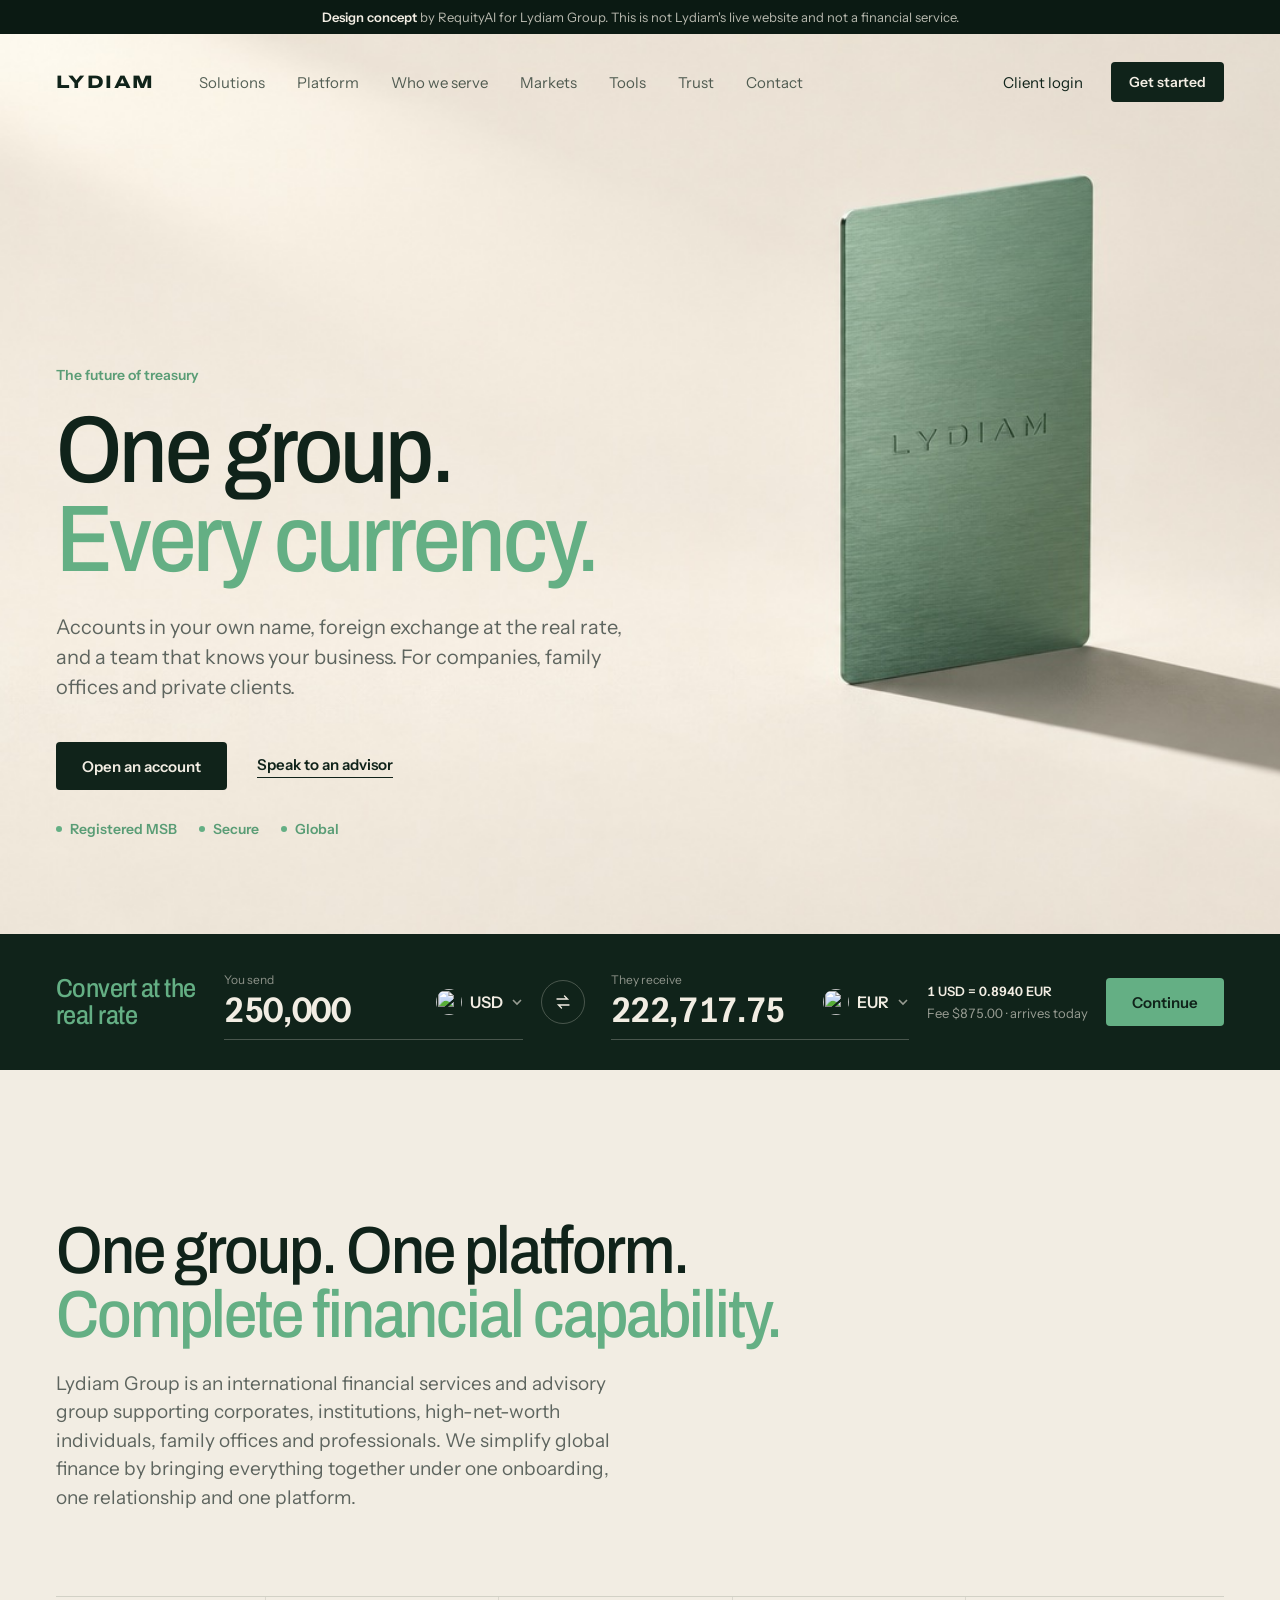
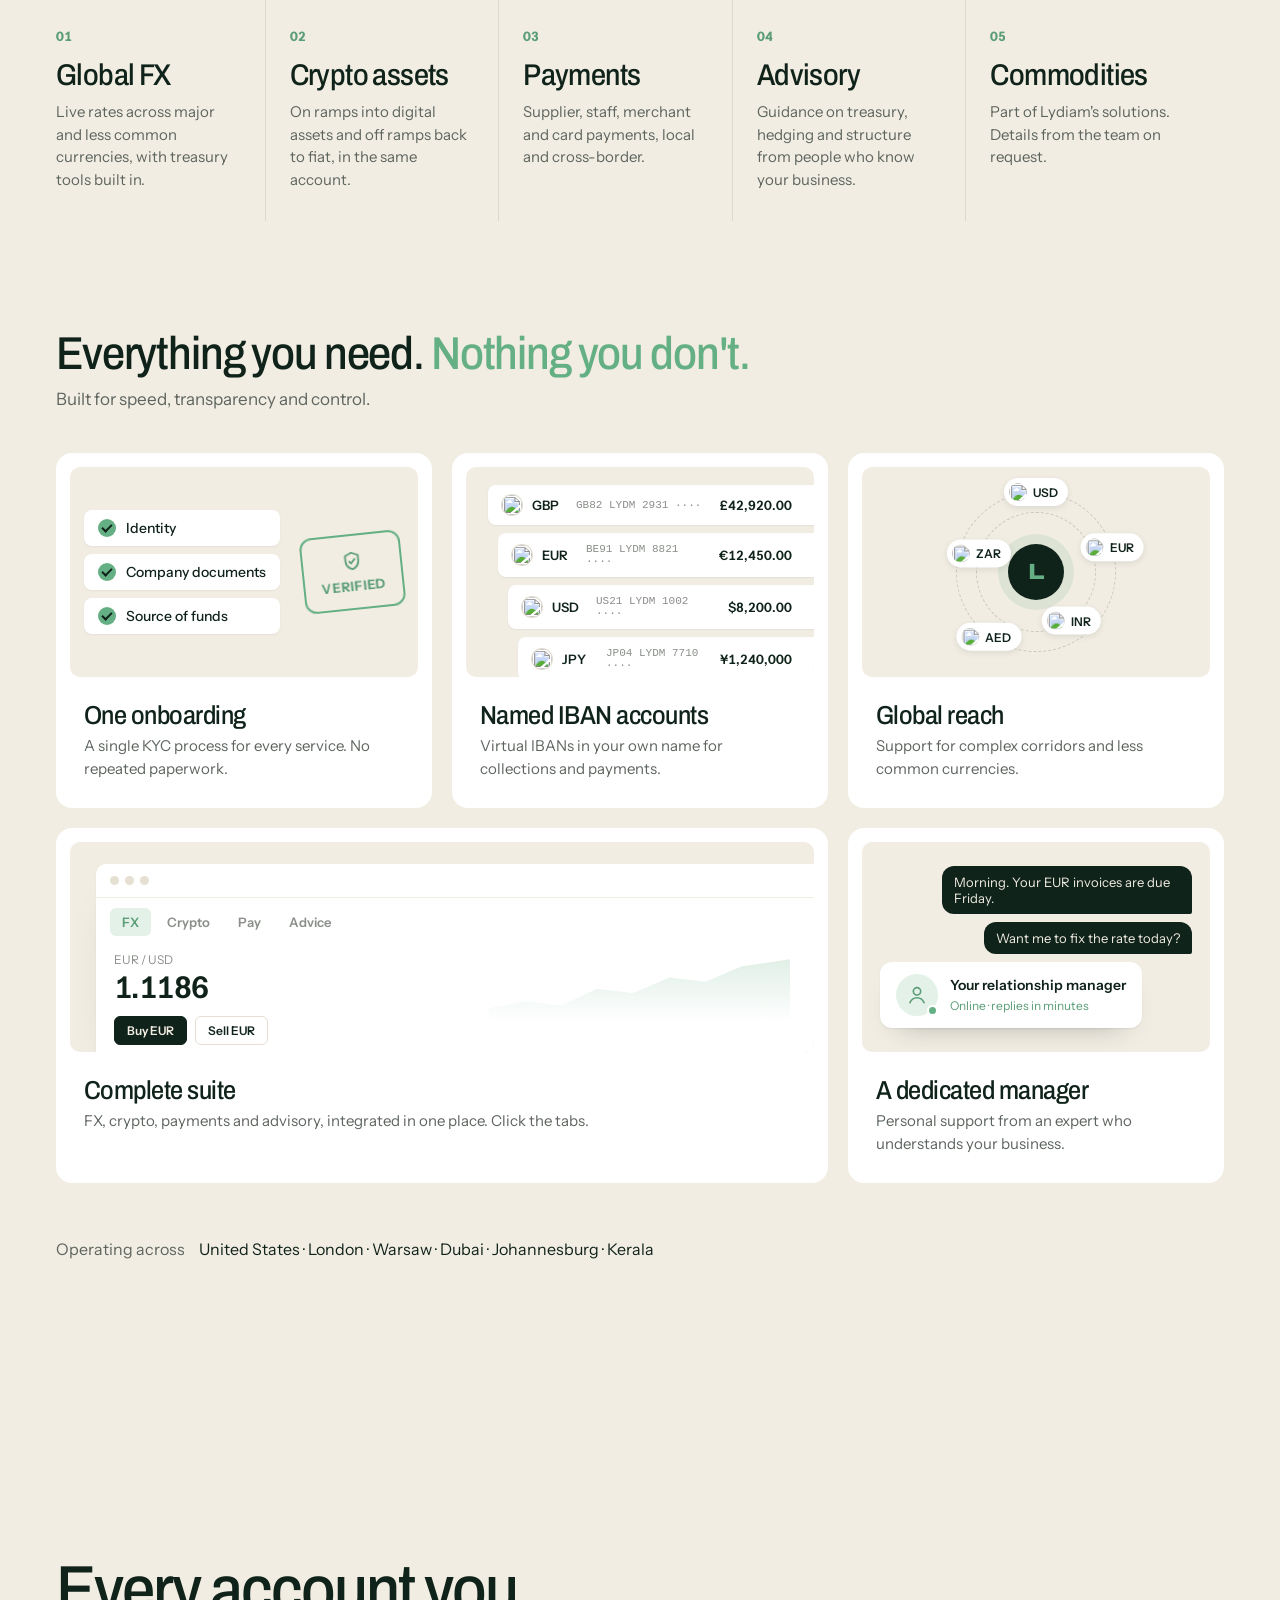
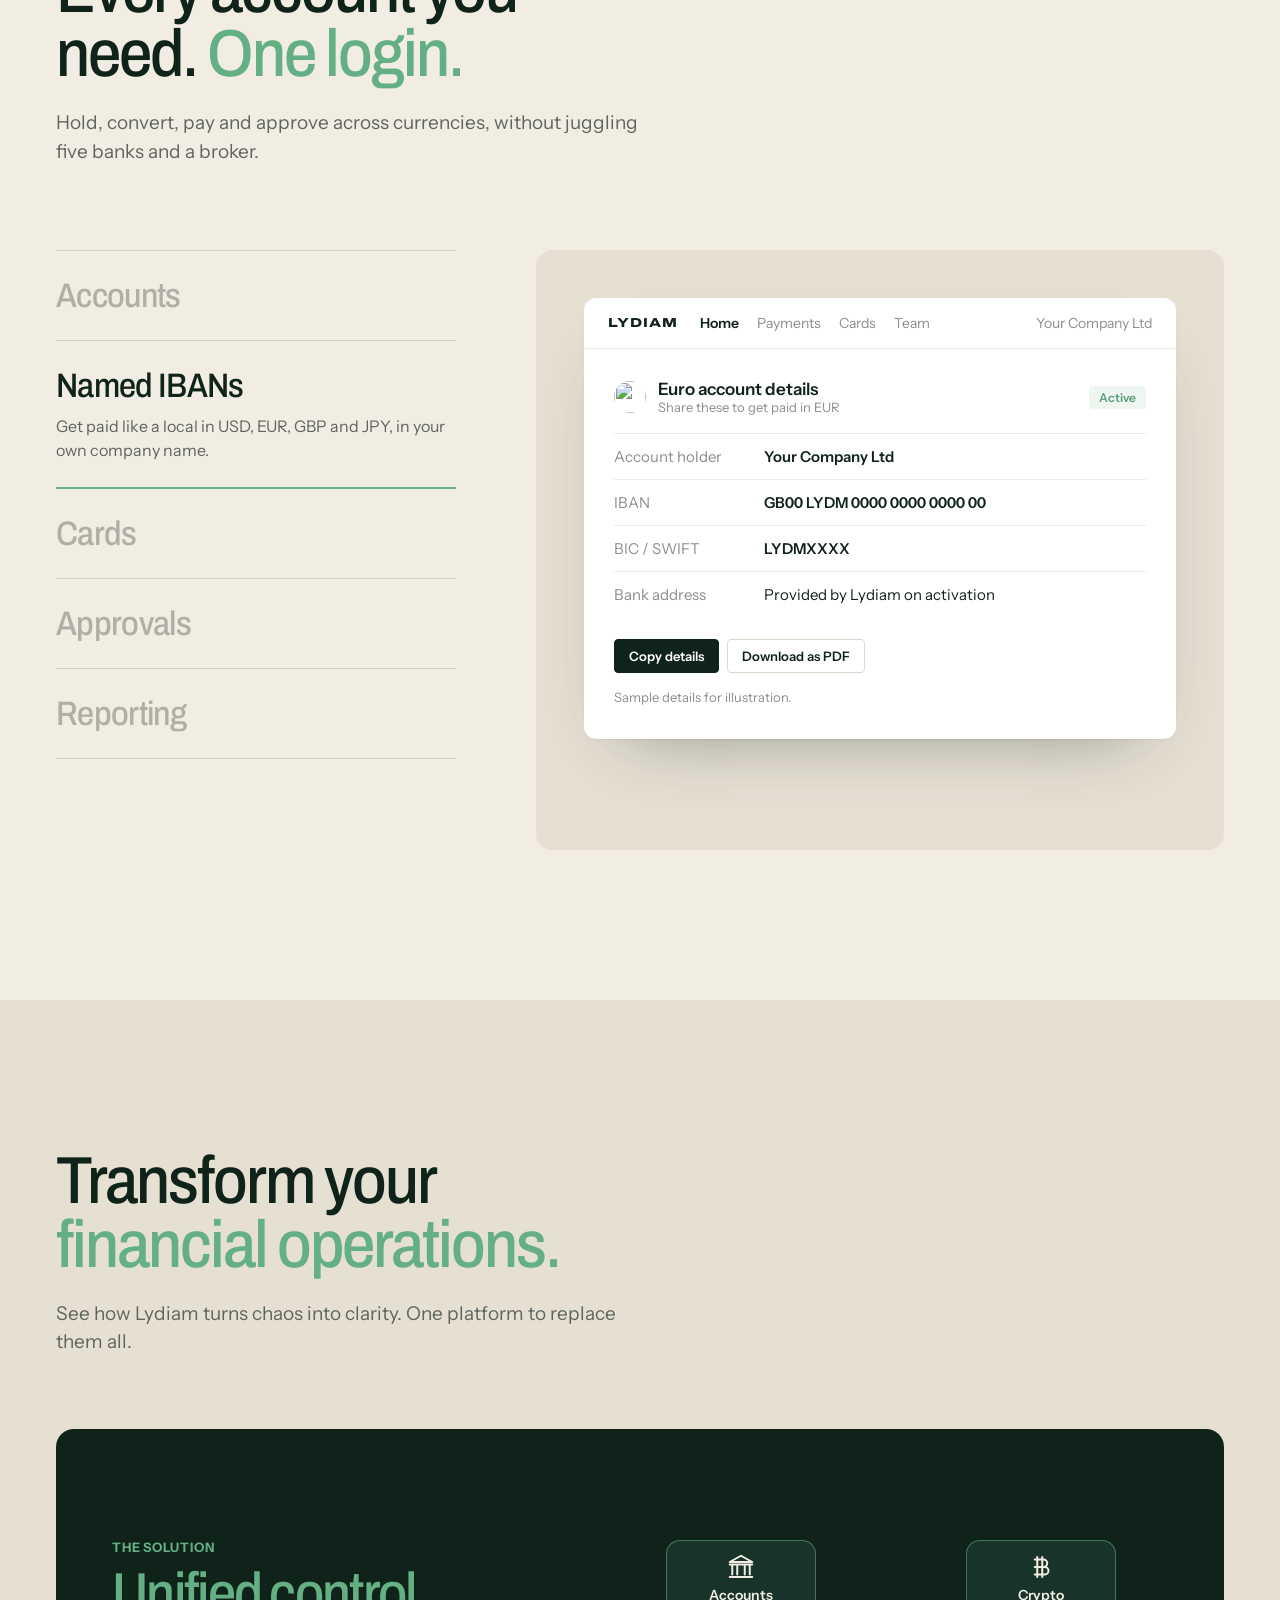
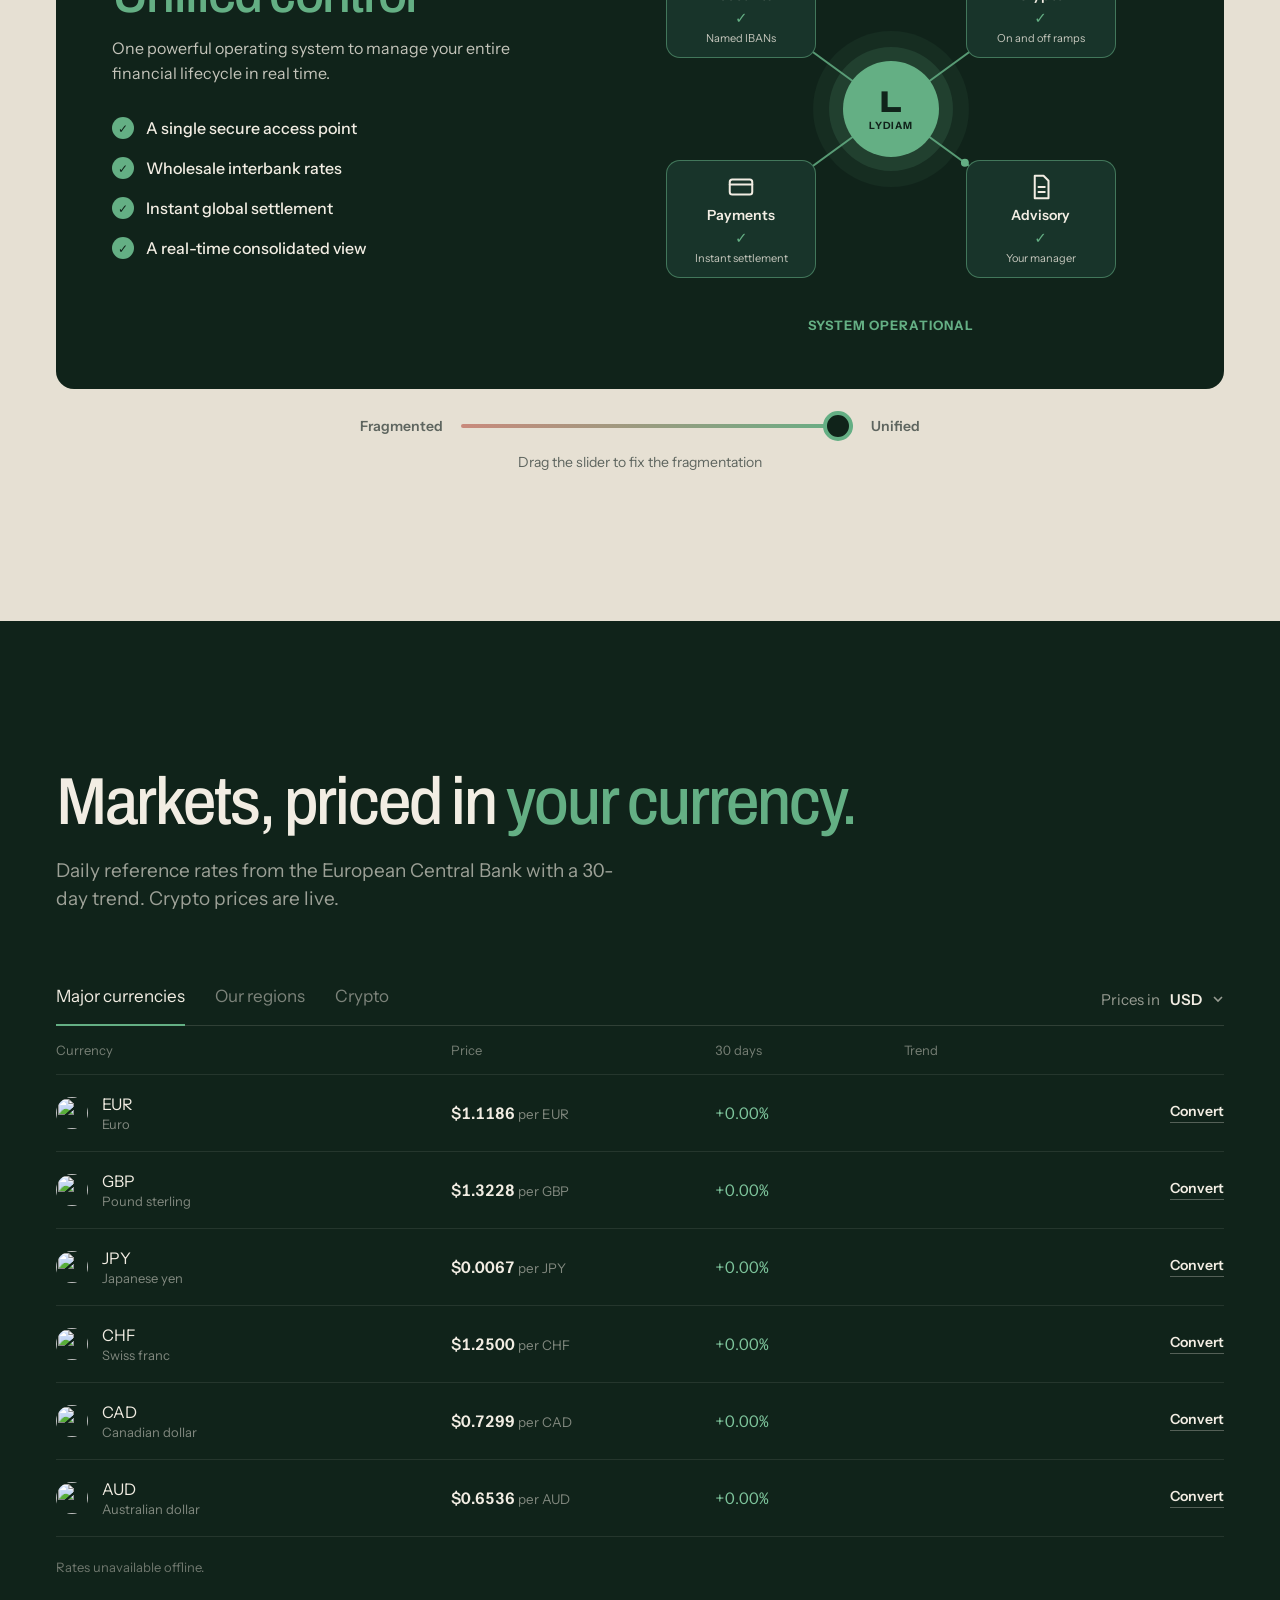
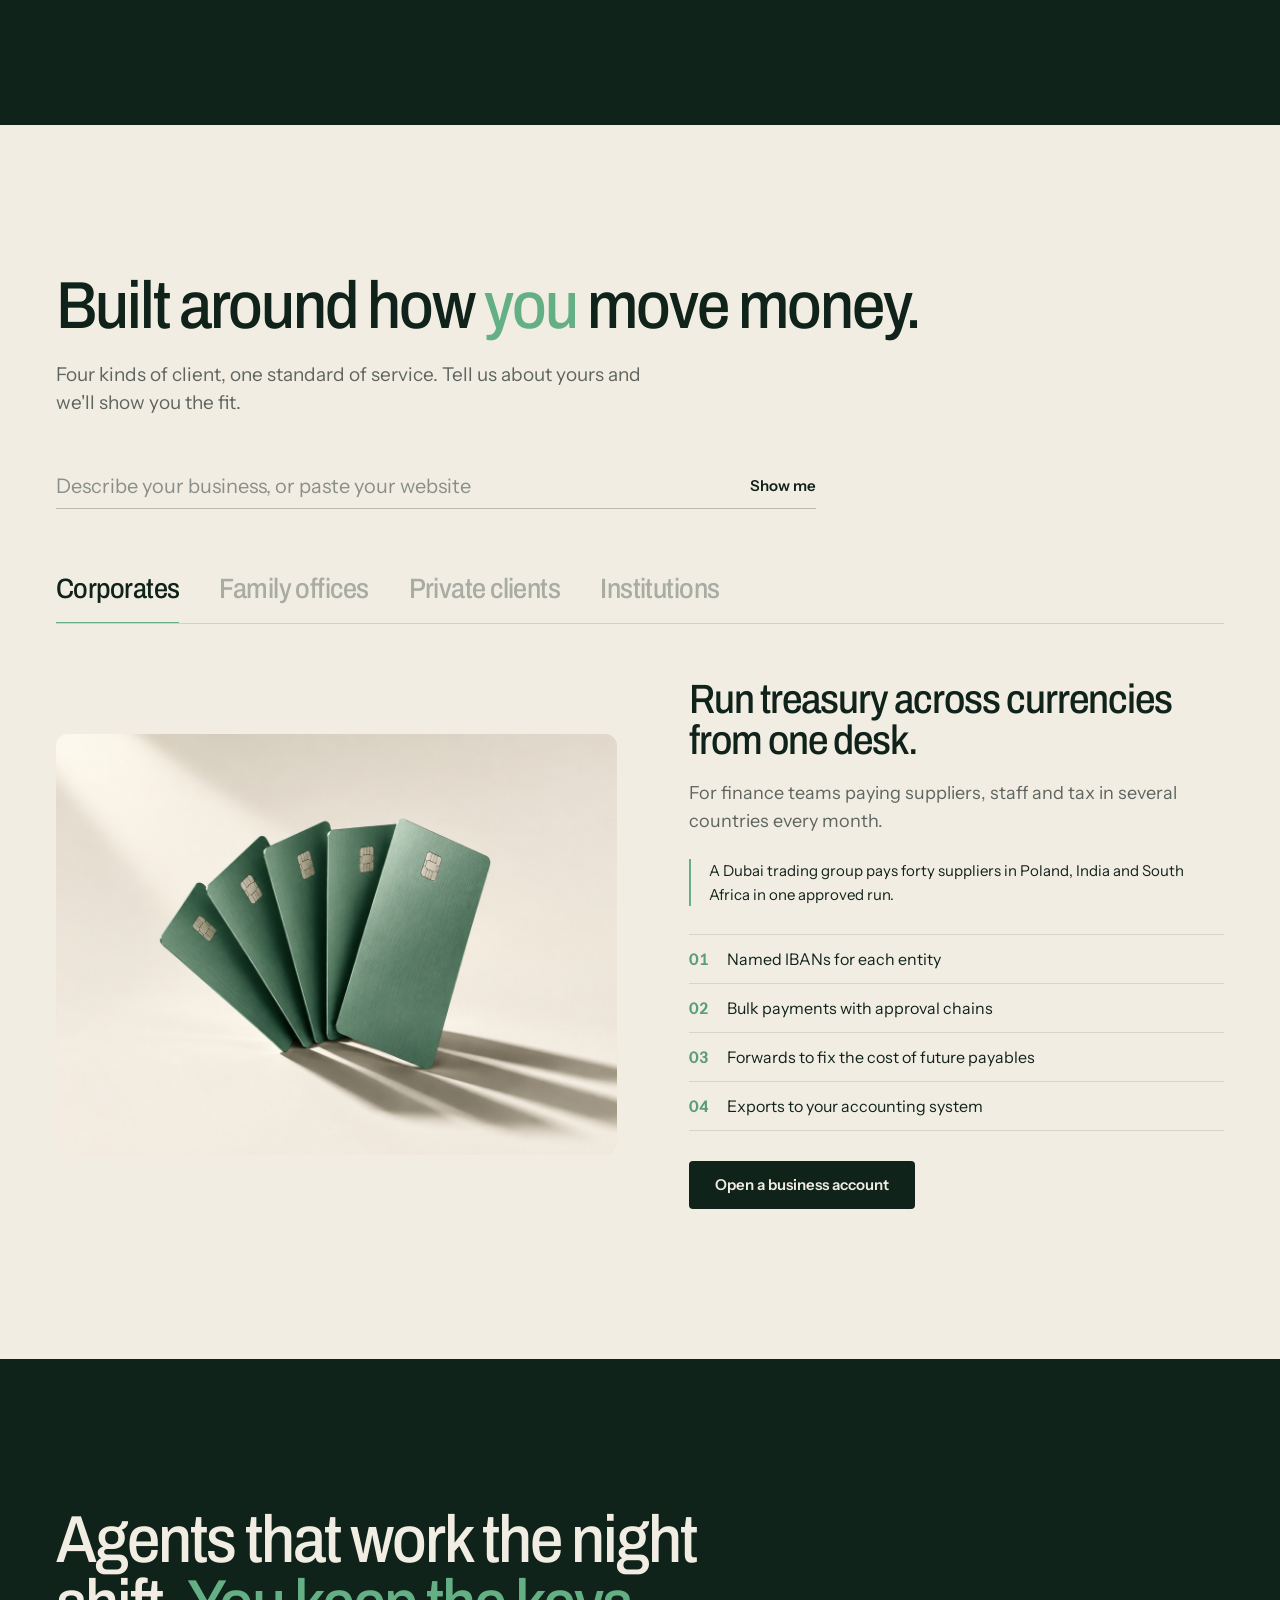
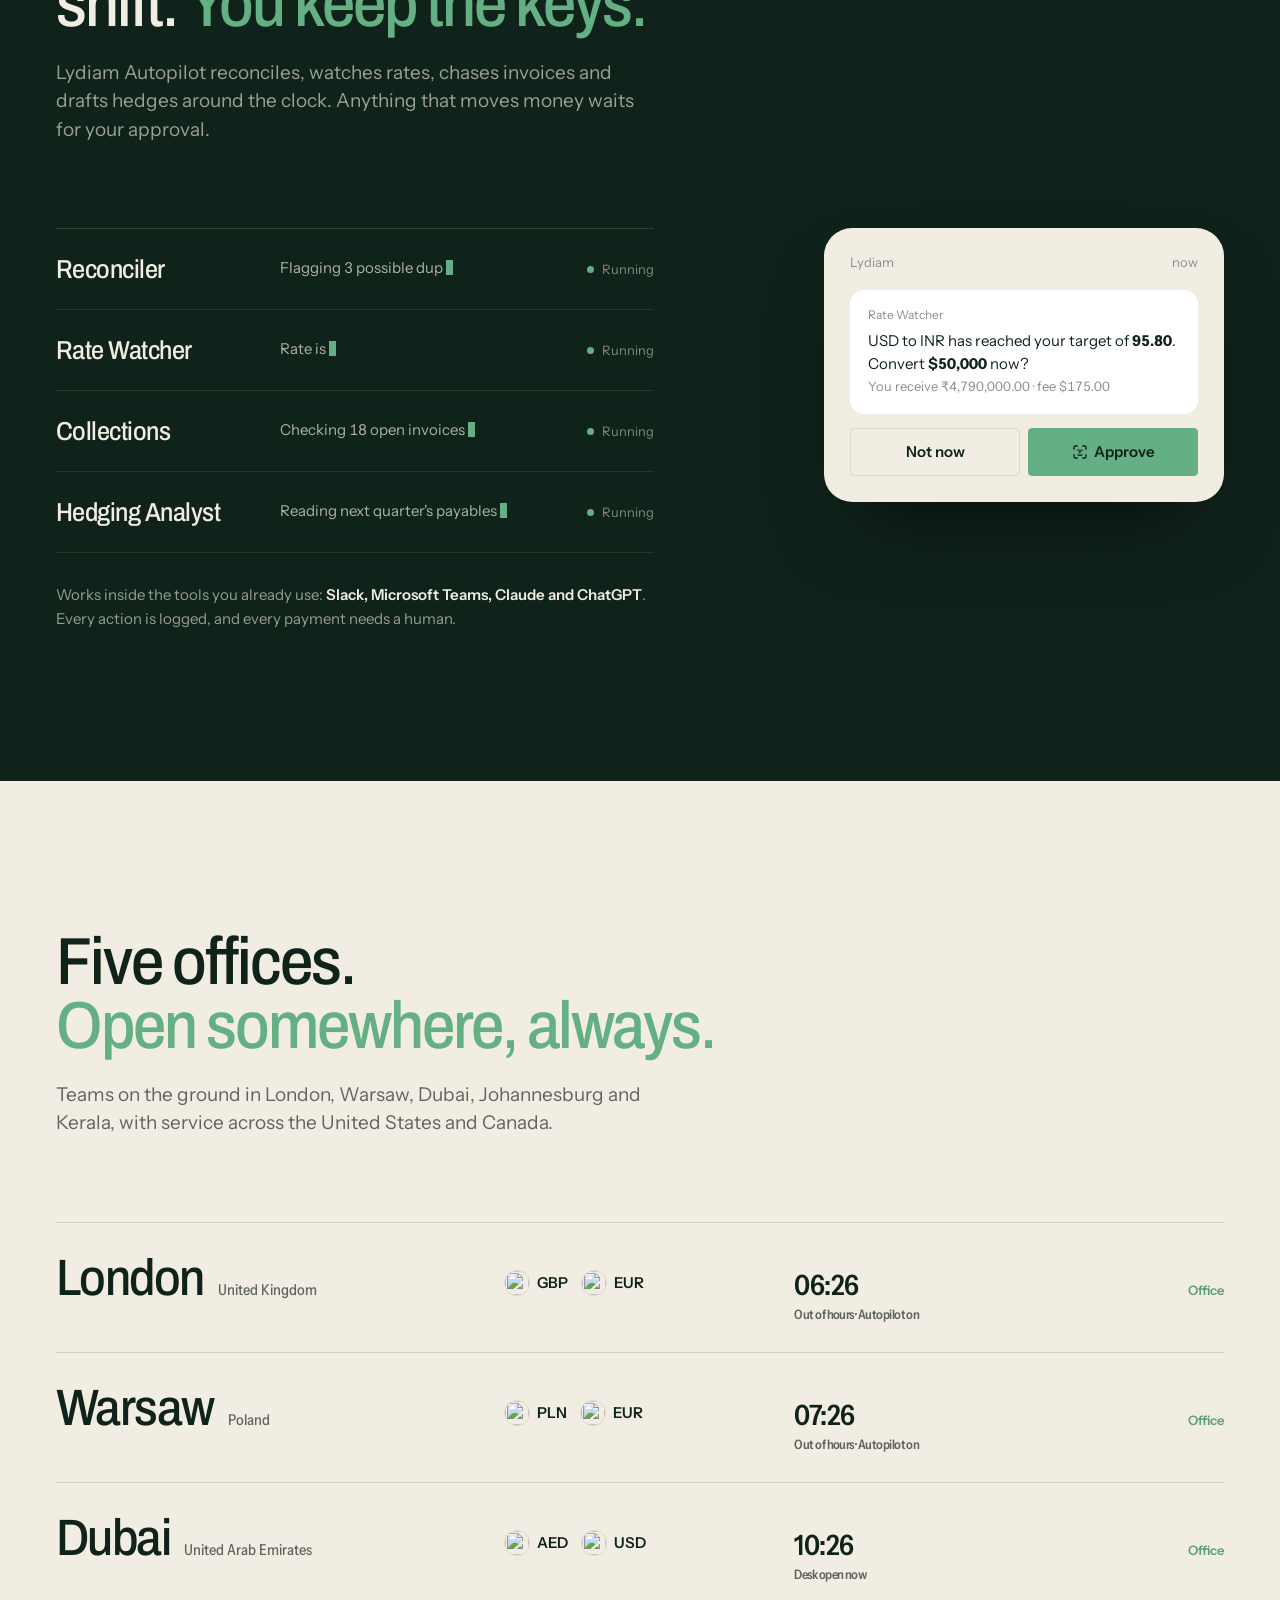
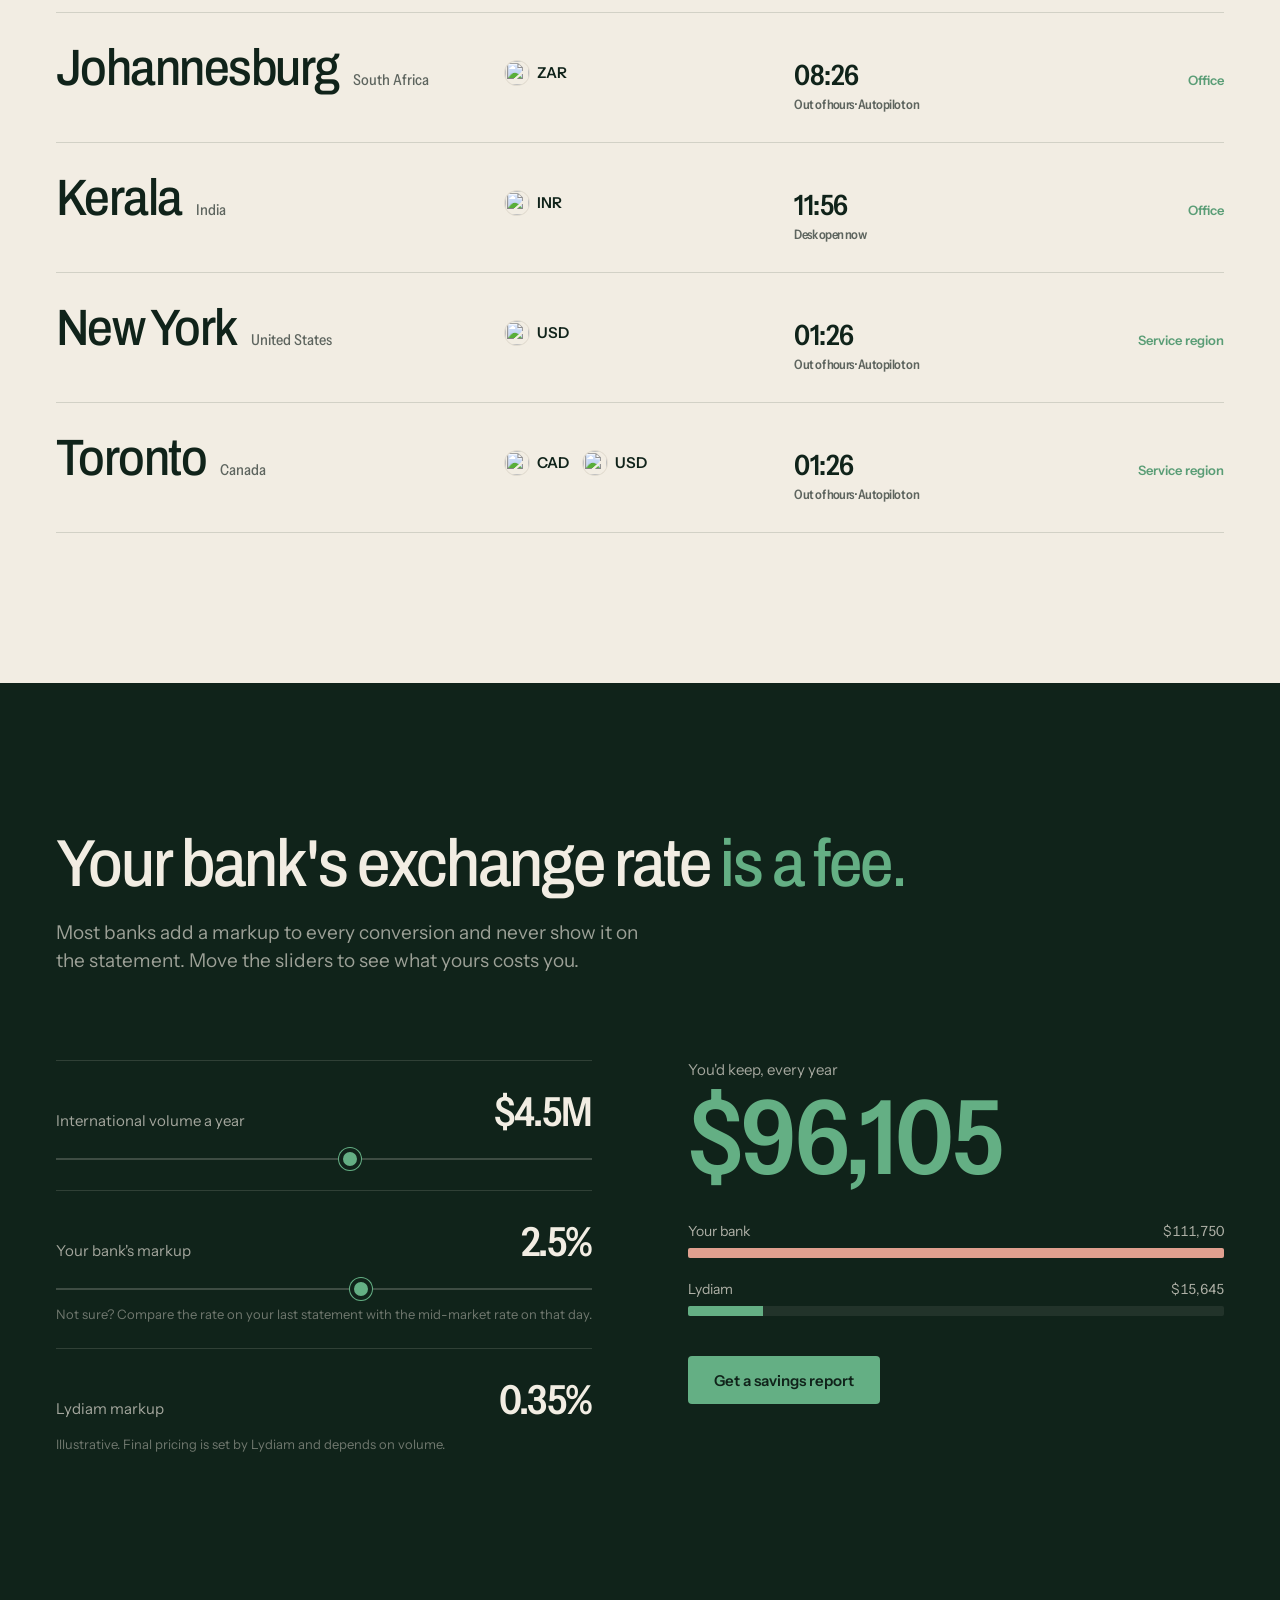
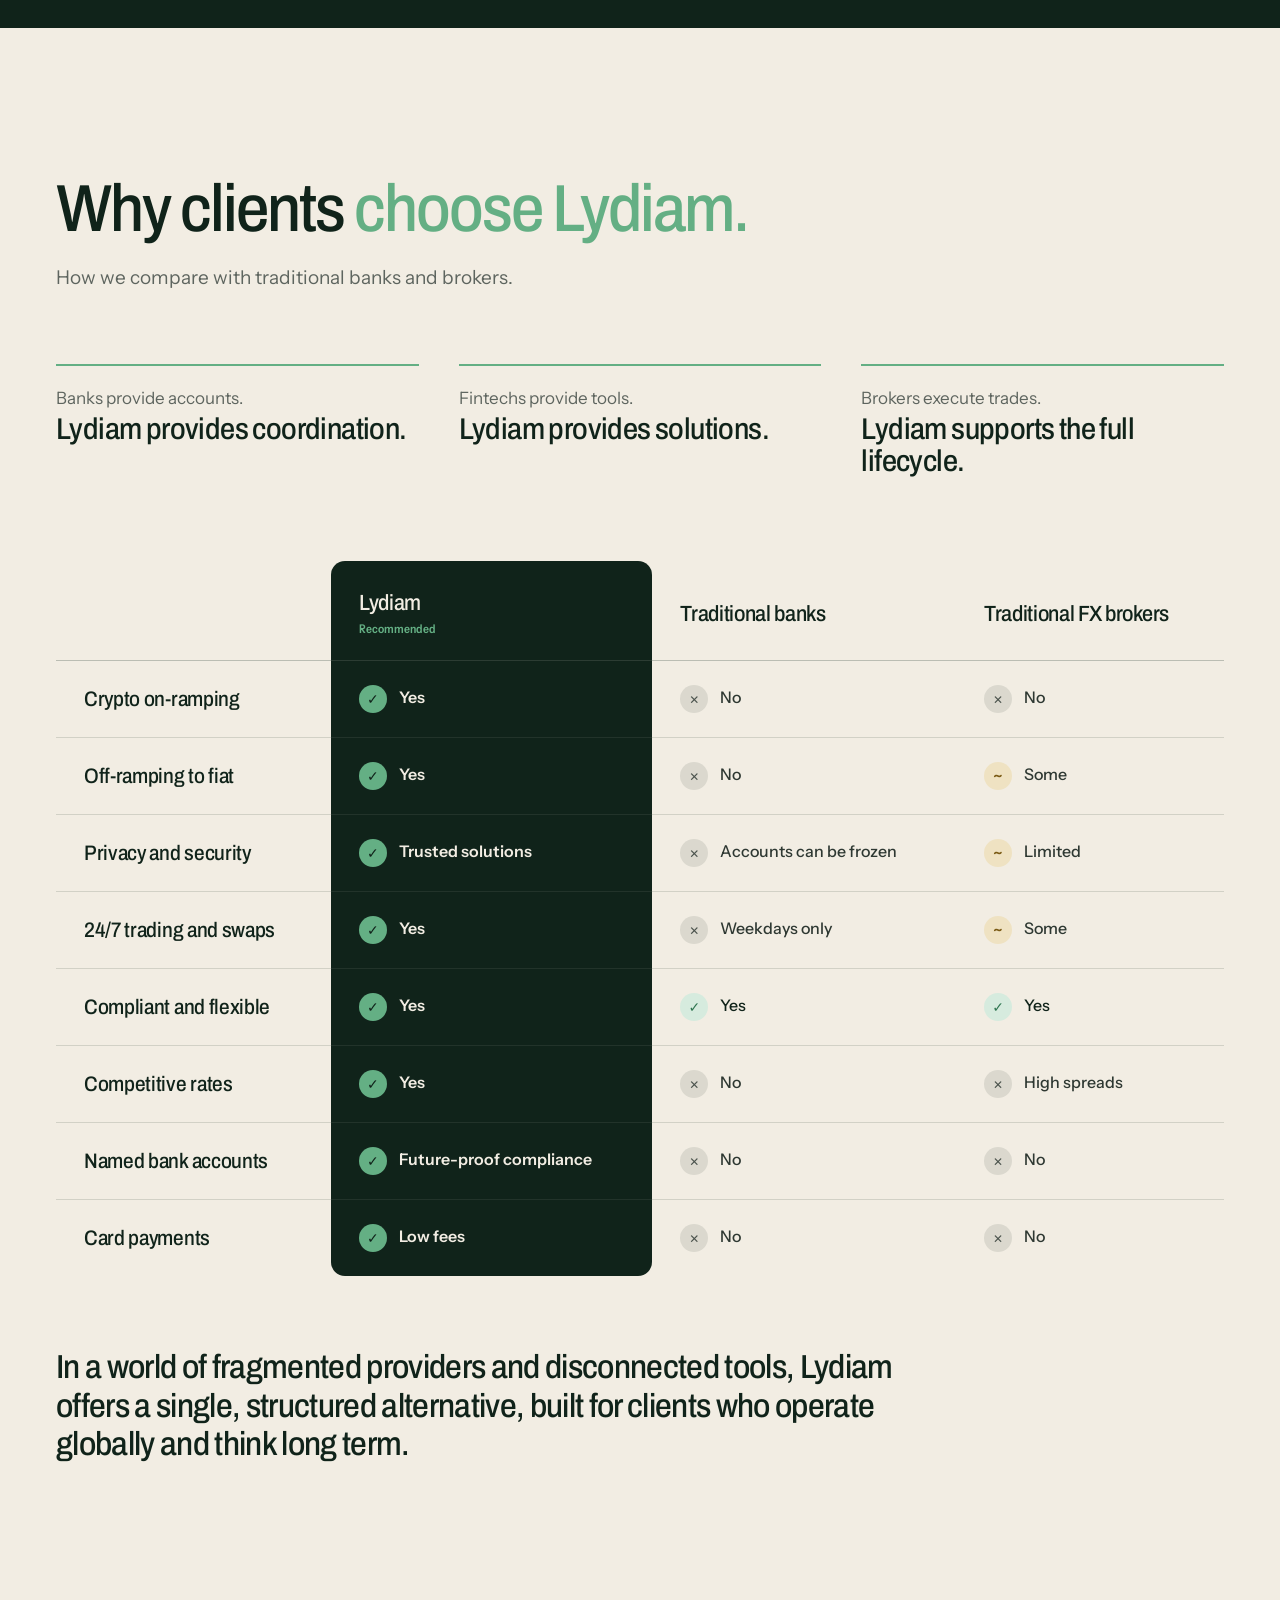
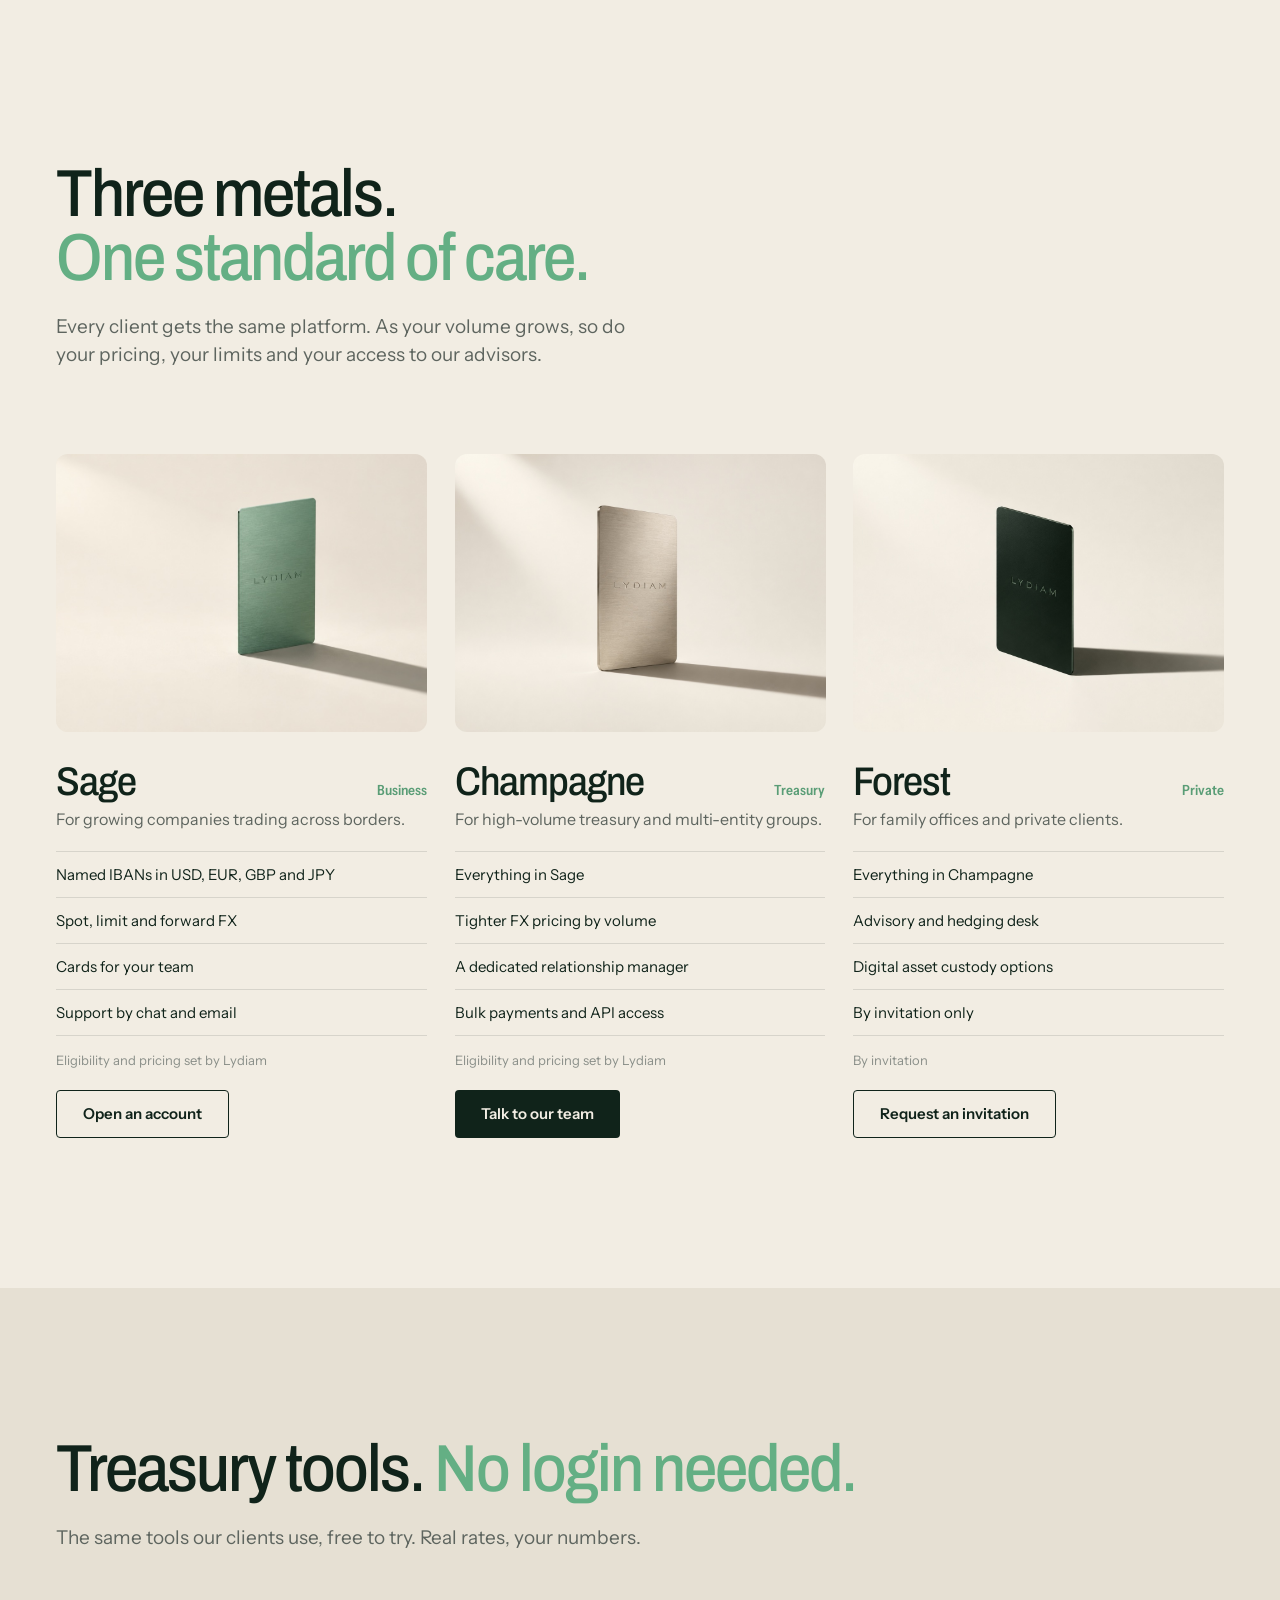
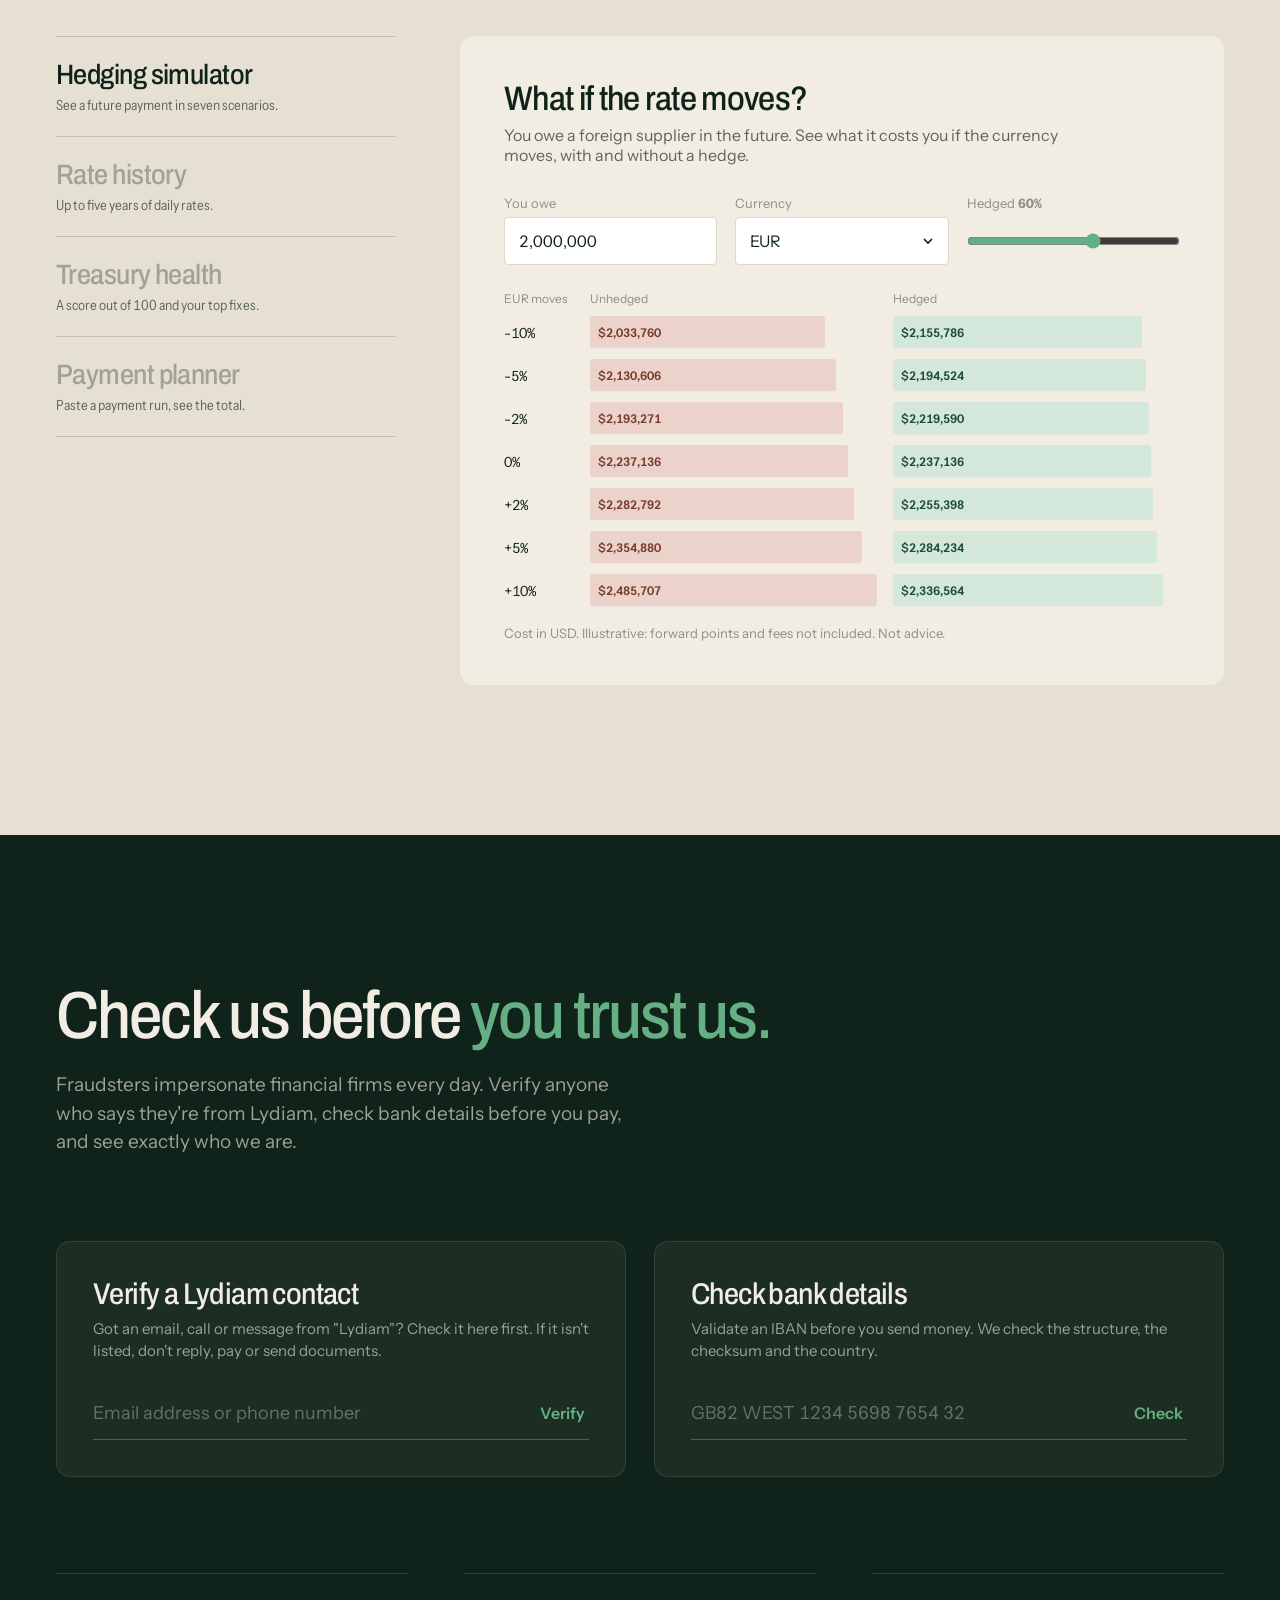
==== commit 20b14720: "Cache-bust scripts Co-Authored-By: Claude Opus 5.5 <noreply@anthropic.com>" ====
--- a/index.html
+++ b/index.html
@@ -5,7 +5,7 @@
 <meta name="viewport" content="width=device-width,initial-scale=1">
 <meta name="robots" content="noindex,nofollow">
 <title>Lydiam</title>
-<link rel="preconnect" href="https://fonts.googleapis.com"><link rel="preconnect" href="https://fonts.gstatic.com" crossorigin><link href="https://fonts.googleapis.com/css2?family=Archivo:wdth,wght@62..125,400..800&family=Instrument+Sans:wdth,wght@75..100,400..700&display=swap" rel="stylesheet"><link rel="stylesheet" href="site.css?v=1791907630">
+<link rel="preconnect" href="https://fonts.googleapis.com"><link rel="preconnect" href="https://fonts.gstatic.com" crossorigin><link href="https://fonts.googleapis.com/css2?family=Archivo:wdth,wght@62..125,400..800&family=Instrument+Sans:wdth,wght@75..100,400..700&display=swap" rel="stylesheet"><link rel="stylesheet" href="site.css?v=1791907718">
 </head>
 <body><div class="proto-banner"><b>Design concept</b> by RequityAI for Lydiam Group. This is not Lydiam's live website and not a financial service.</div>
 <section class="hero">
@@ -638,6 +638,6 @@
 const b=document.getElementById('st-body'),show=k=>{b.innerHTML=P[k];document.querySelectorAll('#st-tabs button').forEach(x=>x.classList.toggle('on',x.dataset.t===k));if(k==='fx'&&window.LY){const R=LY.rates();const e=document.getElementById('st-fx');if(e)e.textContent=(R.USD/R.EUR).toFixed(4)}};
 document.querySelectorAll('#st-tabs button').forEach(x=>x.onclick=()=>show(x.dataset.t));show('fx');window.LY&&LY.subs.push(()=>{const e=document.getElementById('st-fx');if(e){const R=LY.rates();e.textContent=(R.USD/R.EUR).toFixed(4)}});})();
 </script>
-<script src="motion.js"></script>
+<script src="motion.js?v=1791907718"></script>
 </body>
 </html>
